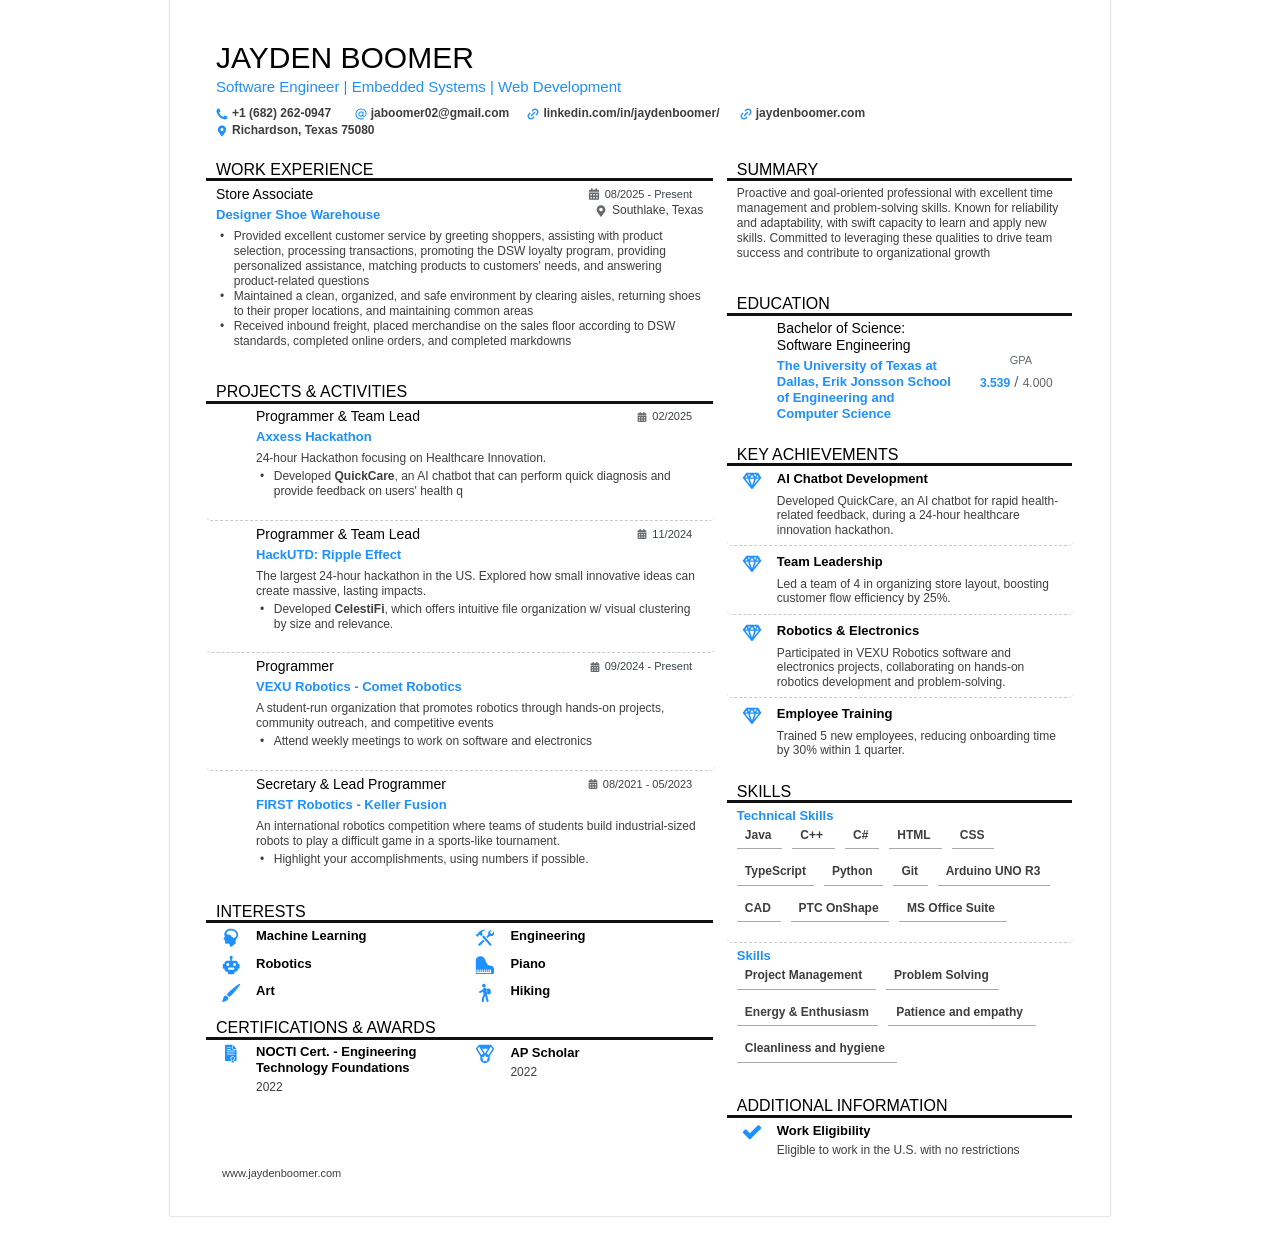
==== resumes/JaydenBoomerResume.html @ e58741d0 "Updated resume and added extra formats" ====
<!DOCTYPE html>

<html lang="en"><head><meta charset="utf-8"/><title>Resume</title><meta content="width=device-width,initial-scale=1" name="viewport"/><style>@font-face{font-family:icons-ui;src:url("https://app.enhancv.com/images/icons-ui-9bee0f6cd22e53f53a0d.woff2") format("woff2");}html,body{margin:0;padding:0;background:#fff}body{width:max-content;min-width:100%}@media print{body{width:auto}body>*{margin:0!important;break-after:page}body>*:last-child{break-after:auto}}</style><meta content="Rendered resume capture; Some font definitions are inaccessible; those fonts may use a fallback. External font and background URLs may require internet." name="resume-capture"/><style id="gpa-nowrap-fix">
/* Keep the GPA numerator, slash, and denominator together. */
.EducationItemDefault-module_educationItemGpaContainer__FgT8S,
.EducationItemDefault-module_educationItemGpa__sFUXd,
.EducationItemDefault-module_educationItemGpa__sFUXd .m-bottom-4 {
  min-width: max-content !important;
  white-space: nowrap !important;
}
.EducationItemDefault-module_educationItemGpa__sFUXd .editable-field-wrapper,
.EducationItemDefault-module_educationItemGpa__sFUXd .EducationItemDefault-module_gpaValue__v02qQ {
  width: max-content !important;
  min-width: max-content !important;
  flex-shrink: 0 !important;
  white-space: nowrap !important;
  overflow-wrap: normal !important;
  word-break: normal !important;
}
</style><style id="typescript-nowrap-fix">
/* Prevent the captured fixed-width skill tag from splitting TypeScript. */
.TechnologyItemDefault-module_tagsContainer__TywFh > .Tag-module_tag__ml7GU:has(.tag-5),
.TechnologyItemDefault-module_tagsContainer__TywFh .Tag-module_tag__ml7GU:has(.tag-5) > .editable-field-wrapper,
.TechnologyItemDefault-module_tagsContainer__TywFh .tag-5 {
  width: max-content !important;
  min-width: max-content !important;
  flex-shrink: 0 !important;
}
.TechnologyItemDefault-module_tagsContainer__TywFh .tag-5 {
  white-space: nowrap !important;
  overflow-wrap: normal !important;
  word-break: normal !important;
}
</style><style>
/* Put the workplace/project title, dates and location on a single line. */
.resume-title-meta-row {
  display: flex !important;
  flex-direction: row !important;
  flex-wrap: nowrap !important;
  align-items: baseline !important;
  justify-content: space-between !important;
  column-gap: 14px !important;
  width: 100% !important;
  min-width: 0 !important;
  margin-top: 2px !important;
}
.resume-title-meta-row > .resume-title-cell {
  min-width: 0 !important;
  width: auto !important;
  flex: 1 1 auto !important;
  margin: 0 !important;
}
.resume-title-meta-row > .resume-meta-cell {
  min-width: max-content !important;
  width: auto !important;
  flex: 0 0 auto !important;
  display: flex !important;
  flex-wrap: nowrap !important;
  align-items: center !important;
  justify-content: flex-end !important;
  gap: 10px !important;
  margin: 0 !important;
  white-space: nowrap !important;
}
.resume-title-meta-row > .resume-meta-cell > * {
  flex-shrink: 0 !important;
  white-space: nowrap !important;
}
/* Keep smaller project metadata unobtrusive beside the heading. */
.resume-title-meta-row .resume-meta-cell,
.resume-title-meta-row .resume-meta-cell span,
.resume-title-meta-row .resume-meta-cell div {
  font-size: 12px !important;
}
</style><style>
/* Work experience: job position and date on first row, employer and location on second. */
.resume-job-title-row {
 display:flex !important; align-items:center !important; justify-content:space-between !important;
 gap:16px !important; width:100% !important; min-width:0 !important;
}
.resume-job-title-row > .work-container { flex:1 1 auto !important; min-width:0 !important; width:auto !important; margin:0 !important; }
.resume-job-title-row > .with-icon { flex:0 0 auto !important; min-width:max-content !important; width:auto !important; margin:0 !important; }
/* Restore intrinsic size of the previously captured date/location elements.
   Their saved pixel widths were causing breaks despite the flex row. */
.resume-title-meta-row { align-items:center !important; margin-bottom:5px !important; }
.resume-title-meta-row > .resume-meta-cell { min-width:max-content !important; align-items:center !important; }
.resume-title-meta-row > .resume-meta-cell > .with-icon,
.resume-job-title-row > .with-icon {
 display:inline-flex !important; align-items:center !important;
 flex-wrap:nowrap !important; white-space:nowrap !important; height:auto !important;
 width:auto !important; min-width:max-content !important;
 overflow-wrap:normal !important; word-break:normal !important; line-height:1.3 !important;
}
.resume-title-meta-row > .resume-meta-cell .with-icon span,
.resume-title-meta-row > .resume-meta-cell .with-icon div,
.resume-job-title-row > .with-icon span,
.resume-job-title-row > .with-icon div {
 width:auto !important; max-width:none !important; min-width:max-content !important;
 white-space:nowrap !important; overflow-wrap:normal !important;
 word-break:normal !important; flex-shrink:0 !important;
 height:auto !important;
}
</style><style>
/* Role on left, date on right; organization on a separate, tight second row. */
.resume-project-role-row {
  display:flex !important; align-items:center !important;
  justify-content:space-between !important; gap:12px !important;
  width:100% !important; margin:0 !important;
}
.resume-project-role-row > .resume-meta-cell {
  display:flex !important; flex:0 0 auto !important;
  align-items:center !important; justify-content:flex-end !important;
  min-width:max-content !important; width:auto !important;
  margin:0 !important; white-space:nowrap !important;
}
.resume-project-role-row .with-icon,
.resume-project-role-row .with-icon * {
  white-space:nowrap !important; overflow-wrap:normal !important;
  word-break:normal !important; width:auto !important;
  max-width:none !important; height:auto !important;
}
.resume-project-role-row + .resume-title-meta-row,
.resume-job-title-row + .resume-title-meta-row {
  margin-top:0 !important; margin-bottom:0 !important;
}
/* Clear separation between employer/activity and details. */
.resume-title-meta-row + .m-top-4 { margin-top:10px !important; }
.resume-title-meta-row + ul { margin-top:10px !important; }
.resume-title-meta-row + div:has(> ul) { margin-top:10px !important; }
/* Avoid extra space between role and employer while preserving readable line boxes. */
.resume-project-role-row > .work-container,
.resume-job-title-row > .work-container { margin-bottom:0 !important; }
</style><style id="achievement-dynamic-spacing-fix">
/* Allow achievement cards to grow with wrapped content instead of using
   fixed dimensions preserved from the original resume capture. */
.AchievementSection,
.AchievementSection .resume-items-container,
.AchievementSection .resume-item-holder,
.AchievementSection .resume-item-holder > div:first-child,
.AchievementSection .item-object,
.AchievementSection .item-object .inner,
.AchievementSection .item-object .p-left-40,
.AchievementSection .item-object .p-left-40 .editable-field-wrapper,
.AchievementSection .item-object .p-left-40 .editable-field {
  height: auto !important;
  min-height: 0 !important;
  max-height: none !important;
}
.AchievementSection .resume-items-container {
  grid-template-rows: repeat(4, auto) !important;
  row-gap: 0 !important;
}
.AchievementSection .resume-item-holder {
  padding-bottom: 2px !important;
  margin-bottom: 2px !important;
  box-sizing: border-box !important;
}
.AchievementSection .item-object .p-left-40 {
  padding-top: 2px !important;
}
.AchievementSection .item-object .p-left-40 .editable-field {
  white-space: normal !important;
  overflow-wrap: break-word !important;
  line-height: 1.2 !important;
}
/* Let the containing column expand if achievements require additional lines. */
.ResumePage-module_columnContainer__Hvesk,
.ResumePage-module_column__lCanX {
  min-height: 0 !important;
  height: auto !important;
}
</style><style>
/* Consolidated static resume styles. Shared classes replace repeated inline computed CSS. */
.r-t000{-webkit-text-fill-color:rgb(62, 62, 62);color:rgb(62, 62, 62);font:400 14px Inter, Helvetica, Arial, sans-serif;text-decoration:rgb(62, 62, 62)}
.r-p001{background:none 0% 0% / auto repeat scroll padding-box border-box rgb(255, 255, 255);border:0px rgb(62, 62, 62);box-shadow:color(srgb 0 0 0 / 0.3) 0px 0px 2px 0px}
.r-v002{fill:rgb(0, 0, 0);stroke-dasharray:none;stroke-dashoffset:0px;stroke-linecap:butt;stroke-linejoin:miter;transform-origin:470px 608px}
.r-l003{box-sizing:border-box;break-after:page;display:block;flex:0 1 auto;height:auto;inset:auto;margin:0px auto 24px;min-height:1216px;padding:36px 36px 0px;position:relative;width:940px}
.r-t004{-webkit-text-fill-color:rgb(62, 62, 62);color:rgb(62, 62, 62);font-family:Inter, Helvetica, Arial, Sans-Serif;font-size:14px;font-variant:normal;line-height:normal}
.r-p005{background-clip:border-box;background-origin:padding-box;border-bottom-left-radius:0px;border-bottom-right-radius:0px;border-top-left-radius:0px;border-top-right-radius:0px}
.r-v006{fill:rgb(0, 0, 0);stroke-dasharray:none;stroke-dashoffset:0px;stroke-linecap:butt;stroke-linejoin:miter;transform-origin:434px 0px}
.r-l007{bottom:auto;box-sizing:border-box;display:block;grid-template-columns:none;grid-template-rows:none;height:0px;left:auto;margin-bottom:0px;margin-left:0px;margin-right:0px;margin-top:0px;padding-bottom:0px;padding-left:0px;padding-right:0px;padding-top:0px;right:auto;top:auto;width:868px}
.r-v008{fill:rgb(0, 0, 0);stroke-dasharray:none;stroke-dashoffset:0px;stroke-linecap:butt;stroke-linejoin:miter;transform-origin:434px 538.3px}
.r-l009{bottom:0px;box-sizing:border-box;display:block;grid-template-columns:none;grid-template-rows:none;height:1076.6px;left:0px;margin-bottom:0px;margin-left:0px;margin-right:0px;margin-top:0px;padding-bottom:0px;padding-left:0px;padding-right:0px;padding-top:0px;position:relative;right:0px;top:0px;width:868px}
.r-v00a{fill:rgb(0, 0, 0);stroke-dasharray:none;stroke-dashoffset:0px;stroke-linecap:butt;stroke-linejoin:miter;transform-origin:434px 59.8px}
.r-l00b{bottom:auto;box-sizing:border-box;display:block;grid-template-columns:none;grid-template-rows:none;height:119.6px;left:auto;margin-bottom:0px;margin-left:0px;margin-right:0px;margin-top:0px;padding-bottom:0px;padding-left:0px;padding-right:0px;padding-top:0px;right:auto;top:auto;width:868px}
.r-p00c{background-clip:border-box;background-origin:padding-box;border-bottom-left-radius:5px;border-bottom-right-radius:5px;border-top-left-radius:5px;border-top-right-radius:5px}
.r-l00d{bottom:auto;box-sizing:border-box;display:flex;grid-template-columns:none;grid-template-rows:none;height:119.6px;justify-content:space-between;left:auto;margin-bottom:4px;margin-left:0px;margin-right:0px;margin-top:0px;padding-bottom:4px;padding-left:10px;padding-right:10px;padding-top:4px;right:auto;top:auto;width:868px}
.r-v00e{fill:rgb(0, 0, 0);stroke-dasharray:none;stroke-dashoffset:0px;stroke-linecap:butt;stroke-linejoin:miter;transform-origin:368.2px 55px}
.r-l00f{bottom:auto;box-sizing:border-box;display:block;grid-template-columns:none;grid-template-rows:none;height:110px;left:auto;margin-bottom:0px;margin-left:0px;margin-right:0px;margin-top:0px;padding-bottom:0px;padding-left:0px;padding-right:12px;padding-top:0px;right:auto;top:auto;width:736.4px}
.r-v010{fill:rgb(0, 0, 0);stroke-dasharray:none;stroke-dashoffset:0px;stroke-linecap:butt;stroke-linejoin:miter;transform-origin:362.2px 19px}
.r-l011{bottom:0px;box-sizing:border-box;clear:both;display:block;flex-grow:1;grid-template-columns:none;grid-template-rows:none;height:38px;left:0px;margin-bottom:0px;margin-left:0px;margin-right:0px;margin-top:0px;padding-bottom:0px;padding-left:0px;padding-right:0px;padding-top:0px;position:relative;right:0px;top:0px;width:724.4px}
.r-t012{-webkit-text-fill-color:rgb(0, 0, 0);color:rgb(0, 0, 0);font-family:Rubik, Arial, Helvetica, "Noto Sans Devanagari", "Noto Sans CJK SC Thin", "Noto Sans SC", "Noto Sans Hebrew", "Noto Sans Bengali", sans-serif;font-size:30px;font-variant:no-common-ligatures;font-weight:500;line-height:36px;overflow-wrap:break-word;text-transform:uppercase;word-break:break-word}
.r-l013{bottom:0px;box-sizing:border-box;display:block;grid-template-columns:none;grid-template-rows:none;height:38px;left:0px;margin-bottom:0px;margin-left:0px;margin-right:0px;margin-top:0px;min-height:10px;padding-bottom:2px;padding-left:0px;padding-right:0px;padding-top:0px;position:relative;right:0px;top:0px;width:724.4px;z-index:1}
.r-v014{fill:rgb(0, 0, 0);stroke-dasharray:none;stroke-dashoffset:0px;stroke-linecap:butt;stroke-linejoin:miter;transform-origin:362.2px 10px}
.r-l015{bottom:auto;box-sizing:border-box;display:block;grid-template-columns:none;grid-template-rows:none;height:20px;left:auto;margin-bottom:0px;margin-left:0px;margin-right:0px;margin-top:0px;padding-bottom:0px;padding-left:0px;padding-right:0px;padding-top:0px;right:auto;top:auto;width:724.4px}
.r-l016{bottom:0px;box-sizing:border-box;clear:both;display:block;flex-grow:1;grid-template-columns:none;grid-template-rows:none;height:20px;left:0px;margin-bottom:0px;margin-left:0px;margin-right:0px;margin-top:0px;padding-bottom:0px;padding-left:0px;padding-right:0px;padding-top:0px;position:relative;right:0px;top:0px;width:724.4px}
.r-t017{-webkit-text-fill-color:rgb(30, 144, 255);color:rgb(30, 144, 255);font-family:Rubik, Arial, Helvetica, "Noto Sans Devanagari", "Noto Sans CJK SC Thin", "Noto Sans SC", "Noto Sans Hebrew", "Noto Sans Bengali", sans-serif;font-size:15px;font-variant:no-common-ligatures;font-weight:500;line-height:18px;overflow-wrap:break-word;word-break:break-word}
.r-l018{bottom:0px;box-sizing:border-box;display:block;grid-template-columns:none;grid-template-rows:none;height:20px;left:0px;margin-bottom:0px;margin-left:0px;margin-right:0px;margin-top:0px;min-height:10px;padding-bottom:2px;padding-left:0px;padding-right:0px;padding-top:0px;position:relative;right:0px;top:0px;width:724.4px;z-index:1}
.r-v019{fill:rgb(0, 0, 0);stroke-dasharray:none;stroke-dashoffset:0px;stroke-linecap:butt;stroke-linejoin:miter;transform-origin:362.2px 17px}
.r-l01a{bottom:auto;box-sizing:border-box;display:flex;flex-wrap:wrap;grid-template-columns:none;grid-template-rows:none;height:34px;left:auto;margin-bottom:0px;margin-left:0px;margin-right:0px;margin-top:8px;padding-bottom:0px;padding-left:0px;padding-right:0px;padding-top:0px;right:auto;top:auto;width:724.4px}
.r-v01b{fill:rgb(0, 0, 0);stroke-dasharray:none;stroke-dashoffset:0px;stroke-linecap:butt;stroke-linejoin:miter;transform-origin:69.3625px 8.5px}
.r-l01c{align-items:center;bottom:auto;box-sizing:border-box;display:flex;grid-template-columns:none;grid-template-rows:none;height:17px;left:auto;margin-bottom:0px;margin-left:0px;margin-right:0px;margin-top:0px;padding-bottom:2px;padding-left:0px;padding-right:0px;padding-top:0px;right:auto;top:auto;width:138.725px}
.r-t01d{-webkit-text-fill-color:rgb(30, 144, 255);color:rgb(30, 144, 255);font-family:Inter, Helvetica, Arial, Sans-Serif;font-size:12px;font-variant:normal;line-height:normal}
.r-v01e{fill:rgb(30, 144, 255);stroke-dasharray:none;stroke-dashoffset:0px;stroke-linecap:butt;stroke-linejoin:miter;transform-origin:6px 6px}
.r-l01f{bottom:auto;box-sizing:border-box;display:block;flex-shrink:0;grid-template-columns:none;grid-template-rows:none;height:12px;left:auto;margin-bottom:0px;margin-left:0px;margin-right:4px;margin-top:0px;overflow-x:hidden;overflow-y:hidden;padding-bottom:0px;padding-left:0px;padding-right:0px;padding-top:0px;right:auto;top:auto;width:12px}
.r-v020{fill:rgb(30, 144, 255);stroke-dasharray:none;stroke-dashoffset:0px;stroke-linecap:butt;stroke-linejoin:miter;transform-origin:0px 0px}
.r-l021{bottom:auto;box-sizing:border-box;grid-template-columns:none;grid-template-rows:none;height:auto;left:auto;margin-bottom:0px;margin-left:0px;margin-right:0px;margin-top:0px;padding-bottom:0px;padding-left:0px;padding-right:0px;padding-top:0px;right:auto;top:auto;width:auto}
.r-v022{fill:rgb(0, 0, 0);stroke-dasharray:none;stroke-dashoffset:0px;stroke-linecap:butt;stroke-linejoin:miter;transform-origin:61.3625px 7.5px}
.r-l023{bottom:0px;box-sizing:border-box;clear:both;display:flex;flex-grow:1;grid-template-columns:none;grid-template-rows:none;height:15px;left:0px;margin-bottom:0px;margin-left:0px;margin-right:0px;margin-top:0px;padding-bottom:0px;padding-left:0px;padding-right:0px;padding-top:0px;position:relative;right:0px;top:0px;width:122.725px}
.r-t024{-webkit-text-fill-color:rgb(62, 62, 62);color:rgb(62, 62, 62);font-family:Inter, Arial, Helvetica, "Noto Sans Devanagari", "Noto Sans CJK SC Thin", "Noto Sans SC", "Noto Sans Hebrew", "Noto Sans Bengali", sans-serif;font-size:12px;font-variant:no-common-ligatures;font-weight:700;line-height:15px;overflow-wrap:break-word;word-break:break-word}
.r-l025{bottom:0px;box-sizing:border-box;display:flex;grid-template-columns:none;grid-template-rows:none;height:15px;left:0px;margin-bottom:0px;margin-left:0px;margin-right:0px;margin-top:0px;min-height:10px;padding-bottom:0px;padding-left:0px;padding-right:12px;padding-top:0px;position:relative;right:0px;top:0px;width:122.725px;z-index:1}
.r-v026{fill:rgb(0, 0, 0);stroke-dasharray:none;stroke-dashoffset:0px;stroke-linecap:butt;stroke-linejoin:miter;transform-origin:86.3625px 8.5px}
.r-l027{align-items:center;bottom:auto;box-sizing:border-box;display:flex;grid-template-columns:none;grid-template-rows:none;height:17px;left:auto;margin-bottom:0px;margin-left:0px;margin-right:0px;margin-top:0px;padding-bottom:2px;padding-left:0px;padding-right:0px;padding-top:0px;right:auto;top:auto;width:172.725px}
.r-v028{fill:rgb(0, 0, 0);stroke-dasharray:none;stroke-dashoffset:0px;stroke-linecap:butt;stroke-linejoin:miter;transform-origin:78.3625px 7.5px}
.r-l029{bottom:0px;box-sizing:border-box;clear:both;display:flex;flex-grow:1;grid-template-columns:none;grid-template-rows:none;height:15px;left:0px;margin-bottom:0px;margin-left:0px;margin-right:0px;margin-top:0px;padding-bottom:0px;padding-left:0px;padding-right:0px;padding-top:0px;position:relative;right:0px;top:0px;width:156.725px}
.r-l02a{bottom:0px;box-sizing:border-box;display:flex;grid-template-columns:none;grid-template-rows:none;height:15px;left:0px;margin-bottom:0px;margin-left:0px;margin-right:0px;margin-top:0px;min-height:10px;padding-bottom:0px;padding-left:0px;padding-right:12px;padding-top:0px;position:relative;right:0px;top:0px;width:156.725px;z-index:1}
.r-v02b{fill:rgb(0, 0, 0);stroke-dasharray:none;stroke-dashoffset:0px;stroke-linecap:butt;stroke-linejoin:miter;transform-origin:106.144px 8.5px}
.r-l02c{align-items:center;bottom:auto;box-sizing:border-box;display:flex;grid-template-columns:none;grid-template-rows:none;height:17px;left:auto;margin-bottom:0px;margin-left:0px;margin-right:0px;margin-top:0px;padding-bottom:2px;padding-left:0px;padding-right:0px;padding-top:0px;right:auto;top:auto;width:212.288px}
.r-v02d{fill:rgb(0, 0, 0);stroke-dasharray:none;stroke-dashoffset:0px;stroke-linecap:butt;stroke-linejoin:miter;transform-origin:98.1438px 7.5px}
.r-l02e{bottom:0px;box-sizing:border-box;clear:both;display:block;flex-grow:1;grid-template-columns:none;grid-template-rows:none;height:15px;left:0px;margin-bottom:0px;margin-left:0px;margin-right:0px;margin-top:0px;padding-bottom:0px;padding-left:0px;padding-right:0px;padding-top:0px;position:relative;right:0px;top:0px;width:196.288px}
.r-v02f{fill:rgb(0, 0, 0);stroke-dasharray:none;stroke-dashoffset:0px;stroke-linecap:butt;stroke-linejoin:miter;transform-origin:0px 0px}
.r-l030{bottom:auto;box-sizing:border-box;cursor:pointer;grid-template-columns:none;grid-template-rows:none;height:auto;left:auto;margin-bottom:0px;margin-left:0px;margin-right:0px;margin-top:0px;padding-bottom:0px;padding-left:0px;padding-right:0px;padding-top:0px;right:auto;top:auto;width:auto}
.r-l031{bottom:0px;box-sizing:border-box;cursor:pointer;display:flex;grid-template-columns:none;grid-template-rows:none;height:15px;left:0px;margin-bottom:0px;margin-left:0px;margin-right:0px;margin-top:0px;min-height:10px;padding-bottom:0px;padding-left:0px;padding-right:12px;padding-top:0px;position:relative;right:0px;top:0px;width:196.288px;z-index:1}
.r-v032{fill:rgb(0, 0, 0);stroke-dasharray:none;stroke-dashoffset:0px;stroke-linecap:butt;stroke-linejoin:miter;transform-origin:70.5563px 8.5px}
.r-l033{align-items:center;bottom:auto;box-sizing:border-box;display:flex;grid-template-columns:none;grid-template-rows:none;height:17px;left:auto;margin-bottom:0px;margin-left:0px;margin-right:0px;margin-top:0px;padding-bottom:2px;padding-left:0px;padding-right:0px;padding-top:0px;right:auto;top:auto;width:141.113px}
.r-v034{fill:rgb(0, 0, 0);stroke-dasharray:none;stroke-dashoffset:0px;stroke-linecap:butt;stroke-linejoin:miter;transform-origin:62.5563px 7.5px}
.r-l035{bottom:0px;box-sizing:border-box;clear:both;display:block;flex-grow:1;grid-template-columns:none;grid-template-rows:none;height:15px;left:0px;margin-bottom:0px;margin-left:0px;margin-right:0px;margin-top:0px;padding-bottom:0px;padding-left:0px;padding-right:0px;padding-top:0px;position:relative;right:0px;top:0px;width:125.113px}
.r-l036{bottom:0px;box-sizing:border-box;cursor:pointer;display:flex;grid-template-columns:none;grid-template-rows:none;height:15px;left:0px;margin-bottom:0px;margin-left:0px;margin-right:0px;margin-top:0px;min-height:10px;padding-bottom:0px;padding-left:0px;padding-right:12px;padding-top:0px;position:relative;right:0px;top:0px;width:125.113px;z-index:1}
.r-v037{fill:rgb(0, 0, 0);stroke-dasharray:none;stroke-dashoffset:0px;stroke-linecap:butt;stroke-linejoin:miter;transform-origin:88.3px 8.5px}
.r-l038{align-items:center;bottom:auto;box-sizing:border-box;display:flex;grid-template-columns:none;grid-template-rows:none;height:17px;left:auto;margin-bottom:0px;margin-left:0px;margin-right:0px;margin-top:0px;padding-bottom:2px;padding-left:0px;padding-right:0px;padding-top:0px;right:auto;top:auto;width:176.6px}
.r-v039{fill:rgb(0, 0, 0);stroke-dasharray:none;stroke-dashoffset:0px;stroke-linecap:butt;stroke-linejoin:miter;transform-origin:80.3px 7.5px}
.r-l03a{bottom:0px;box-sizing:border-box;clear:both;display:flex;flex-grow:1;grid-template-columns:none;grid-template-rows:none;height:15px;left:0px;margin-bottom:0px;margin-left:0px;margin-right:0px;margin-top:0px;padding-bottom:0px;padding-left:0px;padding-right:0px;padding-top:0px;position:relative;right:0px;top:0px;width:160.6px}
.r-l03b{bottom:0px;box-sizing:border-box;display:flex;grid-template-columns:none;grid-template-rows:none;height:15px;left:0px;margin-bottom:0px;margin-left:0px;margin-right:0px;margin-top:0px;min-height:10px;padding-bottom:0px;padding-left:0px;padding-right:12px;padding-top:0px;position:relative;right:0px;top:0px;width:160.6px;z-index:1}
.r-v03c{fill:rgb(0, 0, 0);stroke-dasharray:none;stroke-dashoffset:0px;stroke-linecap:butt;stroke-linejoin:miter;transform-origin:55px 55px}
.r-l03d{bottom:0px;box-sizing:border-box;display:flex;grid-template-columns:none;grid-template-rows:none;height:110px;justify-content:flex-end;left:0px;margin-bottom:0px;margin-left:0px;margin-right:0px;margin-top:0px;padding-bottom:0px;padding-left:0px;padding-right:0px;padding-top:0px;position:relative;right:0px;top:0px;width:110px}
.r-p03e{background-clip:border-box;background-image:url("https://enhancv.s3.amazonaws.com/avatars/985676bbd34a0457ae82ccf9652269414481ab12950b3a2e888b2d7ce9cbb745.jpg");background-origin:padding-box;background-position:50% 50%;background-repeat:no-repeat;background-size:cover;border-bottom-left-radius:50%;border-bottom-right-radius:50%;border-top-left-radius:50%;border-top-right-radius:50%}
.r-l03f{bottom:0px;box-sizing:border-box;cursor:pointer;display:block;grid-template-columns:none;grid-template-rows:none;height:110px;left:0px;margin-bottom:0px;margin-left:0px;margin-right:0px;margin-top:0px;padding-bottom:0px;padding-left:0px;padding-right:0px;padding-top:0px;position:relative;right:0px;top:0px;vertical-align:top;width:110px}
.r-v040{fill:rgb(0, 0, 0);stroke-dasharray:none;stroke-dashoffset:0px;stroke-linecap:butt;stroke-linejoin:miter;transform-origin:434px 476.5px}
.r-l041{bottom:auto;box-sizing:border-box;column-gap:12px;display:grid;grid-template-columns:508.8px 347.2px;grid-template-rows:953px;height:953px;left:auto;margin-bottom:0px;margin-left:0px;margin-right:0px;margin-top:0px;padding-bottom:0px;padding-left:0px;padding-right:0px;padding-top:0px;right:auto;top:auto;width:868px}
.r-v042{fill:rgb(0, 0, 0);stroke-dasharray:none;stroke-dashoffset:0px;stroke-linecap:butt;stroke-linejoin:miter;transform-origin:254.4px 476.5px}
.r-l043{bottom:auto;box-sizing:border-box;display:block;grid-template-columns:none;grid-template-rows:none;height:953px;left:auto;margin-bottom:0px;margin-left:0px;margin-right:0px;margin-top:0px;padding-bottom:0px;padding-left:0px;padding-right:0px;padding-top:0px;right:auto;top:auto;width:508.8px}
.r-v044{fill:rgb(0, 0, 0);stroke-dasharray:none;stroke-dashoffset:0px;stroke-linecap:butt;stroke-linejoin:miter;transform-origin:254.4px 107.3px}
.r-l045{bottom:auto;box-sizing:border-box;display:block;grid-template-columns:none;grid-template-rows:none;height:214.6px;left:auto;margin-bottom:8px;margin-left:0px;margin-right:0px;margin-top:0px;padding-bottom:0px;padding-left:0px;padding-right:0px;padding-top:0px;right:auto;top:auto;width:508.8px}
.r-v046{fill:rgb(0, 0, 0);stroke-dasharray:none;stroke-dashoffset:0px;stroke-linecap:butt;stroke-linejoin:miter;transform-origin:254.4px 13.5px}
.r-l047{bottom:auto;box-sizing:border-box;display:block;grid-template-columns:none;grid-template-rows:none;height:27px;left:auto;margin-bottom:0px;margin-left:0px;margin-right:0px;margin-top:0px;padding-bottom:0px;padding-left:0px;padding-right:0px;padding-top:0px;right:auto;top:auto;width:508.8px}
.r-v048{fill:rgb(0, 0, 0);stroke-dasharray:none;stroke-dashoffset:0px;stroke-linecap:butt;stroke-linejoin:miter;transform-origin:253.6px 12.7px}
.r-l049{bottom:auto;box-sizing:border-box;display:block;grid-template-columns:none;grid-template-rows:none;height:25.4px;left:auto;margin-bottom:0px;margin-left:0px;margin-right:0px;margin-top:0px;padding-bottom:0px;padding-left:0px;padding-right:0px;padding-top:0px;right:auto;top:auto;width:507.2px}
.r-l04a{bottom:auto;box-sizing:border-box;display:block;grid-template-columns:none;grid-template-rows:none;height:25.4px;left:auto;margin-bottom:0px;margin-left:0px;margin-right:0px;margin-top:0px;padding-bottom:0px;padding-left:10px;padding-right:10px;padding-top:4px;right:auto;top:auto;width:507.2px}
.r-v04b{fill:rgb(0, 0, 0);stroke-dasharray:none;stroke-dashoffset:0px;stroke-linecap:butt;stroke-linejoin:miter;transform-origin:243.6px 10.7px}
.r-l04c{bottom:0px;box-sizing:border-box;clear:both;display:block;flex-grow:1;grid-template-columns:none;grid-template-rows:none;height:21.4px;left:0px;margin-bottom:0px;margin-left:0px;margin-right:0px;margin-top:0px;padding-bottom:0px;padding-left:0px;padding-right:0px;padding-top:0px;position:relative;right:0px;top:0px;width:487.2px}
.r-t04d{-webkit-text-fill-color:rgb(0, 0, 0);color:rgb(0, 0, 0);font-family:Rubik, Arial, Helvetica, "Noto Sans Devanagari", "Noto Sans CJK SC Thin", "Noto Sans SC", "Noto Sans Hebrew", "Noto Sans Bengali", sans-serif;font-size:16px;font-variant:no-common-ligatures;font-weight:500;line-height:19px;overflow-wrap:break-word;text-transform:uppercase;word-break:break-word}
.r-l04e{bottom:0px;box-sizing:border-box;display:block;grid-template-columns:none;grid-template-rows:none;height:21.4px;left:0px;margin-bottom:0px;margin-left:0px;margin-right:0px;margin-top:0px;min-height:10px;padding-bottom:0px;padding-left:0px;padding-right:0px;padding-top:0px;position:relative;right:0px;top:0px;width:487.2px;z-index:1}
.r-v04f{fill:rgb(0, 0, 0);stroke-dasharray:none;stroke-dashoffset:0px;stroke-linecap:butt;stroke-linejoin:miter;transform-origin:254.4px 93.8px}
.r-l050{bottom:1px;box-sizing:border-box;display:grid;grid-template-columns:508.8px;grid-template-rows:187.6px;height:187.6px;left:0px;margin-bottom:0px;margin-left:0px;margin-right:0px;margin-top:0px;padding-bottom:0px;padding-left:0px;padding-right:0px;padding-top:0px;position:relative;right:0px;top:-1px;width:508.8px}
.r-l051{bottom:1px;box-sizing:border-box;display:flex;flex-direction:column;grid-template-columns:none;grid-template-rows:none;height:187.6px;justify-content:space-between;left:0px;margin-bottom:0px;margin-left:0px;margin-right:0px;margin-top:0px;padding-bottom:0px;padding-left:0px;padding-right:0px;padding-top:0px;position:relative;right:0px;top:-1px;width:508.8px}
.r-v052{fill:rgb(0, 0, 0);stroke-dasharray:none;stroke-dashoffset:0px;stroke-linecap:butt;stroke-linejoin:miter;transform-origin:253.6px 93px}
.r-l053{bottom:auto;box-sizing:border-box;display:block;grid-template-columns:none;grid-template-rows:none;height:186px;left:auto;margin-bottom:0px;margin-left:0px;margin-right:0px;margin-top:0px;padding-bottom:0px;padding-left:0px;padding-right:0px;padding-top:0px;right:auto;top:auto;width:507.2px}
.r-l054{bottom:auto;box-sizing:border-box;cursor:text;display:block;grid-template-columns:none;grid-template-rows:none;height:186px;left:auto;margin-bottom:0px;margin-left:0px;margin-right:0px;margin-top:0px;padding-bottom:4px;padding-left:10px;padding-right:10px;padding-top:4px;right:auto;top:auto;width:507.2px}
.r-v055{fill:rgb(0, 0, 0);stroke-dasharray:none;stroke-dashoffset:0px;stroke-linecap:butt;stroke-linejoin:miter;transform-origin:243.6px 89px}
.r-l056{bottom:-1px;box-sizing:border-box;cursor:text;display:block;grid-template-columns:none;grid-template-rows:none;height:178px;left:0px;margin-bottom:0px;margin-left:0px;margin-right:0px;margin-top:0px;padding-bottom:0px;padding-left:0px;padding-right:0px;padding-top:0px;position:relative;right:0px;top:1px;width:487.2px}
.r-l057{bottom:auto;box-sizing:border-box;cursor:text;display:block;grid-template-columns:none;grid-template-rows:none;height:178px;left:auto;margin-bottom:0px;margin-left:0px;margin-right:0px;margin-top:0px;padding-bottom:0px;padding-left:0px;padding-right:0px;padding-top:0px;right:auto;top:auto;width:487.2px}
.r-v058{fill:rgb(0, 0, 0);stroke-dasharray:none;stroke-dashoffset:0px;stroke-linecap:butt;stroke-linejoin:miter;transform-origin:243.6px 8.5px}
.r-l059{bottom:auto;box-sizing:border-box;cursor:text;display:block;grid-template-columns:none;grid-template-rows:none;height:17px;left:auto;margin-bottom:0px;margin-left:0px;margin-right:0px;margin-top:0px;padding-bottom:0px;padding-left:0px;padding-right:0px;padding-top:0px;right:auto;top:auto;width:487.2px}
.r-l05a{bottom:0px;box-sizing:border-box;clear:both;cursor:text;display:block;flex-grow:1;grid-template-columns:none;grid-template-rows:none;height:17px;left:0px;margin-bottom:0px;margin-left:0px;margin-right:0px;margin-top:0px;padding-bottom:0px;padding-left:0px;padding-right:0px;padding-top:0px;position:relative;right:0px;top:0px;width:487.2px}
.r-t05b{-webkit-text-fill-color:rgb(0, 0, 0);color:rgb(0, 0, 0);font-family:Rubik, Arial, Helvetica, "Noto Sans Devanagari", "Noto Sans CJK SC Thin", "Noto Sans SC", "Noto Sans Hebrew", "Noto Sans Bengali", sans-serif;font-size:14px;font-variant:no-common-ligatures;font-weight:500;line-height:17px;overflow-wrap:break-word;word-break:break-word}
.r-l05c{bottom:0px;box-sizing:border-box;cursor:text;display:block;grid-template-columns:none;grid-template-rows:none;height:17px;left:0px;margin-bottom:0px;margin-left:0px;margin-right:0px;margin-top:0px;min-height:10px;padding-bottom:0px;padding-left:0px;padding-right:0px;padding-top:0px;position:relative;right:0px;top:0px;width:487.2px;z-index:1}
.r-t05d{-webkit-text-fill-color:rgb(62, 62, 62);color:rgb(62, 62, 62);font-family:Inter, Helvetica, Arial, Sans-Serif;font-size:12px;font-variant:normal;line-height:normal}
.r-v05e{fill:rgb(0, 0, 0);stroke-dasharray:none;stroke-dashoffset:0px;stroke-linecap:butt;stroke-linejoin:miter;transform-origin:64.7812px 7px}
.r-l05f{align-items:center;bottom:auto;box-sizing:border-box;cursor:text;display:flex;flex-wrap:wrap;grid-template-columns:none;grid-template-rows:none;height:14px;left:auto;margin-bottom:0px;margin-left:0px;margin-right:0px;margin-top:0px;padding-bottom:0px;padding-left:0px;padding-right:0px;padding-top:0px;right:auto;top:auto;width:129.562px}
.r-v060{fill:rgb(0, 0, 0);stroke-dasharray:none;stroke-dashoffset:0px;stroke-linecap:butt;stroke-linejoin:miter;transform-origin:7px 7px}
.r-l061{bottom:auto;box-sizing:border-box;cursor:text;display:block;flex-shrink:0;grid-template-columns:none;grid-template-rows:none;height:14px;left:auto;margin-bottom:0px;margin-left:0px;margin-right:4px;margin-top:0px;overflow-x:clip;overflow-y:clip;padding-bottom:0px;padding-left:0px;padding-right:0px;padding-top:0px;right:auto;top:auto;vertical-align:middle;width:14px}
.r-t062{-webkit-text-fill-color:rgb(56, 67, 71);color:rgb(56, 67, 71);font-family:Inter, Arial, Helvetica, "Noto Sans Devanagari", "Noto Sans CJK SC Thin", "Noto Sans SC", "Noto Sans Hebrew", "Noto Sans Bengali", sans-serif;font-size:11px;font-variant:normal;line-height:13px}
.r-v063{fill:rgb(0, 0, 0);stroke-dasharray:none;stroke-dashoffset:0px;stroke-linecap:butt;stroke-linejoin:miter;transform-origin:55.7812px 6.5px}
.r-l064{bottom:0px;box-sizing:border-box;cursor:text;display:block;grid-template-columns:none;grid-template-rows:none;height:13px;left:0px;margin-bottom:0px;margin-left:0px;margin-right:0px;margin-top:0px;padding-bottom:0px;padding-left:0px;padding-right:8px;padding-top:0px;position:relative;right:0px;top:0px;width:111.562px;z-index:1}
.r-v065{fill:rgb(0, 0, 0);stroke-dasharray:none;stroke-dashoffset:0px;stroke-linecap:butt;stroke-linejoin:miter;transform-origin:4px 6.5px}
.r-l066{bottom:auto;box-sizing:border-box;cursor:text;display:inline-block;grid-template-columns:none;grid-template-rows:none;height:13px;left:auto;margin-bottom:0px;margin-left:0px;margin-right:0px;margin-top:0px;padding-bottom:0px;padding-left:0px;padding-right:0px;padding-top:0px;right:auto;top:auto;width:8px}
.r-v067{fill:rgb(0, 0, 0);stroke-dasharray:none;stroke-dashoffset:0px;stroke-linecap:butt;stroke-linejoin:miter;transform-origin:243.6px 8px}
.r-l068{bottom:0px;box-sizing:border-box;clear:both;cursor:text;display:block;flex-grow:1;grid-template-columns:none;grid-template-rows:none;height:16px;left:0px;margin-bottom:0px;margin-left:0px;margin-right:0px;margin-top:0px;padding-bottom:0px;padding-left:0px;padding-right:0px;padding-top:0px;position:relative;right:0px;top:0px;width:487.2px}
.r-t069{-webkit-text-fill-color:rgb(30, 144, 255);color:rgb(30, 144, 255);font-family:Inter, Arial, Helvetica, "Noto Sans Devanagari", "Noto Sans CJK SC Thin", "Noto Sans SC", "Noto Sans Hebrew", "Noto Sans Bengali", sans-serif;font-size:13px;font-variant:no-common-ligatures;font-weight:700;line-height:16px;overflow-wrap:break-word;word-break:break-word}
.r-l06a{bottom:0px;box-sizing:border-box;cursor:text;display:block;grid-template-columns:none;grid-template-rows:none;height:16px;left:0px;margin-bottom:0px;margin-left:0px;margin-right:0px;margin-top:4px;min-height:10px;padding-bottom:0px;padding-left:0px;padding-right:0px;padding-top:0px;position:relative;right:0px;top:0px;width:487.2px;z-index:1}
.r-v06b{fill:rgb(0, 0, 0);stroke-dasharray:none;stroke-dashoffset:0px;stroke-linecap:butt;stroke-linejoin:miter;transform-origin:243.6px 7px}
.r-l06c{bottom:auto;box-sizing:border-box;cursor:text;display:flex;flex-wrap:wrap;grid-template-columns:none;grid-template-rows:none;height:14px;left:auto;margin-bottom:0px;margin-left:0px;margin-right:0px;margin-top:4px;padding-bottom:0px;padding-left:0px;padding-right:0px;padding-top:0px;right:auto;top:auto;width:487.2px}
.r-v06d{fill:rgb(0, 0, 0);stroke-dasharray:none;stroke-dashoffset:0px;stroke-linecap:butt;stroke-linejoin:miter;transform-origin:52.9813px 7px}
.r-l06e{align-items:center;bottom:auto;box-sizing:border-box;cursor:text;display:flex;grid-template-columns:none;grid-template-rows:none;height:14px;left:auto;margin-bottom:0px;margin-left:0px;margin-right:0px;margin-top:0px;padding-bottom:0px;padding-left:0px;padding-right:0px;padding-top:0px;right:auto;top:auto;width:105.963px}
.r-v06f{fill:rgb(0, 0, 0);stroke-dasharray:none;stroke-dashoffset:0px;stroke-linecap:butt;stroke-linejoin:miter;transform-origin:43.9813px 6.5px}
.r-l070{bottom:0px;box-sizing:border-box;clear:both;cursor:text;display:flex;flex-grow:1;grid-template-columns:none;grid-template-rows:none;height:13px;left:0px;margin-bottom:0px;margin-left:0px;margin-right:0px;margin-top:0px;padding-bottom:0px;padding-left:0px;padding-right:0px;padding-top:0px;position:relative;right:0px;top:0px;width:87.9625px}
.r-t071{-webkit-text-fill-color:rgb(62, 62, 62);color:rgb(62, 62, 62);font-family:Inter, Arial, Helvetica, "Noto Sans Devanagari", "Noto Sans CJK SC Thin", "Noto Sans SC", "Noto Sans Hebrew", "Noto Sans Bengali", sans-serif;font-size:11px;font-variant:no-common-ligatures;line-height:13px;overflow-wrap:break-word;word-break:break-word}
.r-l072{bottom:0px;box-sizing:border-box;cursor:text;display:block;grid-template-columns:none;grid-template-rows:none;height:13px;left:0px;margin-bottom:0px;margin-left:0px;margin-right:0px;margin-top:0px;min-height:10px;padding-bottom:0px;padding-left:0px;padding-right:0px;padding-top:0px;position:relative;right:0px;top:0px;width:87.9625px;z-index:1}
.r-v073{fill:rgb(0, 0, 0);stroke-dasharray:none;stroke-dashoffset:0px;stroke-linecap:butt;stroke-linejoin:miter;transform-origin:243.6px 60px}
.r-l074{bottom:auto;box-sizing:border-box;cursor:text;display:block;grid-template-columns:none;grid-template-rows:none;height:120px;left:auto;margin-bottom:0px;margin-left:0px;margin-right:0px;margin-top:3px;padding-bottom:0px;padding-left:0px;padding-right:0px;padding-top:0px;right:auto;top:auto;width:487.2px}
.r-t075{-webkit-text-fill-color:rgb(62, 62, 62);color:rgb(62, 62, 62);font-family:Inter, Arial, Helvetica, "Noto Sans Devanagari", "Noto Sans CJK SC Thin", "Noto Sans SC", "Noto Sans Hebrew", "Noto Sans Bengali", sans-serif;font-size:12px;font-variant:normal;line-height:15px}
.r-v076{fill:rgb(0, 0, 0);stroke-dasharray:none;stroke-dashoffset:0px;stroke-linecap:butt;stroke-linejoin:miter;transform-origin:243.6px 30px}
.r-l077{align-items:center;bottom:auto;box-sizing:border-box;cursor:text;display:flex;grid-template-columns:none;grid-template-rows:none;height:60px;left:auto;margin-bottom:0px;margin-left:0px;margin-right:0px;margin-top:0px;padding-bottom:0px;padding-left:0px;padding-right:0px;padding-top:0px;right:auto;top:auto;width:487.2px}
.r-v078{fill:rgb(0, 0, 0);stroke-dasharray:none;stroke-dashoffset:0px;stroke-linecap:butt;stroke-linejoin:miter;transform-origin:8.875px 7.5px}
.r-l079{align-self:baseline;bottom:0px;box-sizing:border-box;cursor:text;display:block;grid-template-columns:none;grid-template-rows:none;height:15px;left:0px;margin-bottom:0px;margin-left:0px;margin-right:0px;margin-top:0px;padding-bottom:0px;padding-left:4px;padding-right:7px;padding-top:0px;position:relative;right:0px;top:0px;width:17.75px;z-index:1}
.r-v07a{fill:rgb(0, 0, 0);stroke-dasharray:none;stroke-dashoffset:0px;stroke-linecap:butt;stroke-linejoin:miter;transform-origin:234.725px 30px}
.r-l07b{bottom:0px;box-sizing:border-box;clear:both;cursor:text;display:block;flex-grow:1;grid-template-columns:none;grid-template-rows:none;height:60px;left:0px;margin-bottom:0px;margin-left:0px;margin-right:0px;margin-top:0px;padding-bottom:0px;padding-left:0px;padding-right:0px;padding-top:0px;position:relative;right:0px;top:0px;width:469.45px}
.r-t07c{-webkit-text-fill-color:rgb(62, 62, 62);color:rgb(62, 62, 62);font-family:Inter, Arial, Helvetica, "Noto Sans Devanagari", "Noto Sans CJK SC Thin", "Noto Sans SC", "Noto Sans Hebrew", "Noto Sans Bengali", sans-serif;font-size:12px;font-variant:no-common-ligatures;line-height:15px;overflow-wrap:break-word;text-align:left;word-break:break-word}
.r-l07d{bottom:0px;box-sizing:border-box;cursor:text;display:block;grid-template-columns:none;grid-template-rows:none;height:60px;left:0px;margin-bottom:0px;margin-left:0px;margin-right:0px;margin-top:0px;min-height:10px;padding-bottom:0px;padding-left:0px;padding-right:0px;padding-top:0px;position:relative;right:0px;top:0px;width:469.45px;z-index:1}
.r-v07e{fill:rgb(0, 0, 0);stroke-dasharray:none;stroke-dashoffset:0px;stroke-linecap:butt;stroke-linejoin:miter;transform-origin:243.6px 15px}
.r-l07f{align-items:center;bottom:auto;box-sizing:border-box;cursor:text;display:flex;grid-template-columns:none;grid-template-rows:none;height:30px;left:auto;margin-bottom:0px;margin-left:0px;margin-right:0px;margin-top:0px;padding-bottom:0px;padding-left:0px;padding-right:0px;padding-top:0px;right:auto;top:auto;width:487.2px}
.r-v080{fill:rgb(0, 0, 0);stroke-dasharray:none;stroke-dashoffset:0px;stroke-linecap:butt;stroke-linejoin:miter;transform-origin:234.725px 15px}
.r-l081{bottom:0px;box-sizing:border-box;clear:both;cursor:text;display:block;flex-grow:1;grid-template-columns:none;grid-template-rows:none;height:30px;left:0px;margin-bottom:0px;margin-left:0px;margin-right:0px;margin-top:0px;padding-bottom:0px;padding-left:0px;padding-right:0px;padding-top:0px;position:relative;right:0px;top:0px;width:469.45px}
.r-l082{bottom:0px;box-sizing:border-box;cursor:text;display:block;grid-template-columns:none;grid-template-rows:none;height:30px;left:0px;margin-bottom:0px;margin-left:0px;margin-right:0px;margin-top:0px;min-height:10px;padding-bottom:0px;padding-left:0px;padding-right:0px;padding-top:0px;position:relative;right:0px;top:0px;width:469.45px;z-index:1}
.r-v083{fill:rgb(0, 0, 0);stroke-dasharray:none;stroke-dashoffset:0px;stroke-linecap:butt;stroke-linejoin:miter;transform-origin:254.4px 255.7px}
.r-l084{bottom:auto;box-sizing:border-box;display:block;grid-template-columns:none;grid-template-rows:none;height:511.4px;left:auto;margin-bottom:8px;margin-left:0px;margin-right:0px;margin-top:0px;padding-bottom:0px;padding-left:0px;padding-right:0px;padding-top:0px;right:auto;top:auto;width:508.8px}
.r-v085{fill:rgb(0, 0, 0);stroke-dasharray:none;stroke-dashoffset:0px;stroke-linecap:butt;stroke-linejoin:miter;transform-origin:254.4px 242.2px}
.r-l086{bottom:1px;box-sizing:border-box;display:grid;grid-template-columns:508.8px;grid-template-rows:117.6px 132.6px 117.6px 116.6px;height:484.4px;left:0px;margin-bottom:0px;margin-left:0px;margin-right:0px;margin-top:0px;padding-bottom:0px;padding-left:0px;padding-right:0px;padding-top:0px;position:relative;right:0px;top:-1px;width:508.8px}
.r-v087{fill:rgb(0, 0, 0);stroke-dasharray:none;stroke-dashoffset:0px;stroke-linecap:butt;stroke-linejoin:miter;transform-origin:254.4px 58.8px}
.r-l088{bottom:1px;box-sizing:border-box;display:flex;flex-direction:column;grid-template-columns:none;grid-template-rows:none;height:117.6px;justify-content:space-between;left:0px;margin-bottom:0px;margin-left:0px;margin-right:0px;margin-top:0px;padding-bottom:0px;padding-left:0px;padding-right:0px;padding-top:0px;position:relative;right:0px;top:-1px;width:508.8px}
.r-v089{fill:rgb(0, 0, 0);stroke-dasharray:none;stroke-dashoffset:0px;stroke-linecap:butt;stroke-linejoin:miter;transform-origin:253.6px 57.5px}
.r-l08a{bottom:auto;box-sizing:border-box;display:block;grid-template-columns:none;grid-template-rows:none;height:115px;left:auto;margin-bottom:0px;margin-left:0px;margin-right:0px;margin-top:0px;padding-bottom:0px;padding-left:0px;padding-right:0px;padding-top:0px;right:auto;top:auto;width:507.2px}
.r-l08b{bottom:auto;box-sizing:border-box;cursor:text;display:block;grid-template-columns:none;grid-template-rows:none;height:115px;left:auto;margin-bottom:0px;margin-left:0px;margin-right:0px;margin-top:0px;padding-bottom:4px;padding-left:10px;padding-right:10px;padding-top:4px;right:auto;top:auto;width:507.2px}
.r-v08c{fill:rgb(0, 0, 0);stroke-dasharray:none;stroke-dashoffset:0px;stroke-linecap:butt;stroke-linejoin:miter;transform-origin:243.6px 53.5px}
.r-l08d{bottom:-1px;box-sizing:border-box;cursor:text;display:block;grid-template-columns:none;grid-template-rows:none;height:107px;left:0px;margin-bottom:0px;margin-left:0px;margin-right:0px;margin-top:0px;padding-bottom:0px;padding-left:0px;padding-right:0px;padding-top:0px;position:relative;right:0px;top:1px;width:487.2px}
.r-l08e{bottom:auto;box-sizing:border-box;cursor:text;display:block;grid-template-columns:none;grid-template-rows:none;height:107px;left:auto;margin-bottom:0px;margin-left:0px;margin-right:0px;margin-top:0px;padding-bottom:0px;padding-left:0px;padding-right:0px;padding-top:0px;right:auto;top:auto;width:487.2px}
.r-l08f{bottom:auto;box-sizing:border-box;cursor:text;display:flex;grid-template-columns:none;grid-template-rows:none;height:107px;left:auto;margin-bottom:0px;margin-left:0px;margin-right:0px;margin-top:0px;padding-bottom:0px;padding-left:0px;padding-right:0px;padding-top:0px;right:auto;top:auto;width:487.2px}
.r-p090{background-clip:border-box;background-image:url("https://enhancv.s3.amazonaws.com/company-logos/cb1a08f29ee72bfcc99eca10f5a43213ceeccd5926a1684f12eaf42e17893dce.jpg");background-origin:padding-box;background-position:50% 50%;background-repeat:no-repeat;background-size:contain;border-bottom-left-radius:0px;border-bottom-right-radius:0px;border-top-left-radius:0px;border-top-right-radius:0px}
.r-v091{fill:rgb(0, 0, 0);stroke-dasharray:none;stroke-dashoffset:0px;stroke-linecap:butt;stroke-linejoin:miter;transform-origin:16px 16px}
.r-l092{bottom:0px;box-sizing:border-box;cursor:pointer;display:block;grid-template-columns:none;grid-template-rows:none;height:32px;left:0px;margin-bottom:0px;margin-left:0px;margin-right:8px;margin-top:0px;min-width:32px;overflow-x:hidden;overflow-y:hidden;padding-bottom:0px;padding-left:0px;padding-right:0px;padding-top:0px;position:relative;right:0px;top:0px;width:32px}
.r-v093{fill:rgb(0, 0, 0);stroke-dasharray:none;stroke-dashoffset:0px;stroke-linecap:butt;stroke-linejoin:miter;transform-origin:223.6px 53.5px}
.r-l094{bottom:auto;box-sizing:border-box;cursor:text;display:block;grid-template-columns:none;grid-template-rows:none;height:107px;left:auto;margin-bottom:0px;margin-left:0px;margin-right:0px;margin-top:0px;padding-bottom:0px;padding-left:0px;padding-right:0px;padding-top:0px;right:auto;top:auto;width:447.2px}
.r-v095{fill:rgb(0, 0, 0);stroke-dasharray:none;stroke-dashoffset:0px;stroke-linecap:butt;stroke-linejoin:miter;transform-origin:223.6px 8.5px}
.r-l096{bottom:auto;box-sizing:border-box;cursor:text;display:block;grid-template-columns:none;grid-template-rows:none;height:17px;left:auto;margin-bottom:0px;margin-left:0px;margin-right:0px;margin-top:0px;padding-bottom:0px;padding-left:0px;padding-right:0px;padding-top:0px;right:auto;top:auto;width:447.2px}
.r-l097{bottom:0px;box-sizing:border-box;clear:both;cursor:text;display:block;flex-grow:1;grid-template-columns:none;grid-template-rows:none;height:17px;left:0px;margin-bottom:0px;margin-left:0px;margin-right:0px;margin-top:0px;padding-bottom:0px;padding-left:0px;padding-right:0px;padding-top:0px;position:relative;right:0px;top:0px;width:447.2px}
.r-l098{bottom:0px;box-sizing:border-box;cursor:text;display:block;grid-template-columns:none;grid-template-rows:none;height:17px;left:0px;margin-bottom:0px;margin-left:0px;margin-right:0px;margin-top:0px;min-height:10px;padding-bottom:0px;padding-left:0px;padding-right:0px;padding-top:0px;position:relative;right:0px;top:0px;width:447.2px;z-index:1}
.r-v099{fill:rgb(0, 0, 0);stroke-dasharray:none;stroke-dashoffset:0px;stroke-linecap:butt;stroke-linejoin:miter;transform-origin:223.6px 7px}
.r-l09a{bottom:auto;box-sizing:border-box;cursor:text;display:flex;flex-wrap:wrap;grid-template-columns:none;grid-template-rows:none;height:14px;left:auto;margin-bottom:0px;margin-left:0px;margin-right:0px;margin-top:4px;padding-bottom:0px;padding-left:0px;padding-right:0px;padding-top:0px;right:auto;top:auto;width:447.2px}
.r-v09b{fill:rgb(0, 0, 0);stroke-dasharray:none;stroke-dashoffset:0px;stroke-linecap:butt;stroke-linejoin:miter;transform-origin:39.25px 7px}
.r-l09c{align-items:center;bottom:auto;box-sizing:border-box;cursor:text;display:flex;flex-wrap:wrap;grid-template-columns:none;grid-template-rows:none;height:14px;left:auto;margin-bottom:0px;margin-left:0px;margin-right:0px;margin-top:0px;padding-bottom:0px;padding-left:0px;padding-right:0px;padding-top:0px;right:auto;top:auto;width:78.5px}
.r-v09d{fill:rgb(0, 0, 0);stroke-dasharray:none;stroke-dashoffset:0px;stroke-linecap:butt;stroke-linejoin:miter;transform-origin:30.25px 6.5px}
.r-l09e{bottom:0px;box-sizing:border-box;cursor:text;display:block;grid-template-columns:none;grid-template-rows:none;height:13px;left:0px;margin-bottom:0px;margin-left:0px;margin-right:0px;margin-top:0px;padding-bottom:0px;padding-left:0px;padding-right:8px;padding-top:0px;position:relative;right:0px;top:0px;width:60.5px;z-index:1}
.r-v09f{fill:rgb(0, 0, 0);stroke-dasharray:none;stroke-dashoffset:0px;stroke-linecap:butt;stroke-linejoin:miter;transform-origin:223.6px 8px}
.r-l0a0{bottom:0px;box-sizing:border-box;clear:both;cursor:text;display:block;flex-grow:1;grid-template-columns:none;grid-template-rows:none;height:16px;left:0px;margin-bottom:0px;margin-left:0px;margin-right:0px;margin-top:0px;padding-bottom:0px;padding-left:0px;padding-right:0px;padding-top:0px;position:relative;right:0px;top:0px;width:447.2px}
.r-l0a1{bottom:0px;box-sizing:border-box;cursor:text;display:block;grid-template-columns:none;grid-template-rows:none;height:16px;left:0px;margin-bottom:0px;margin-left:0px;margin-right:0px;margin-top:4px;min-height:10px;padding-bottom:0px;padding-left:0px;padding-right:0px;padding-top:0px;position:relative;right:0px;top:0px;width:447.2px;z-index:1}
.r-v0a2{fill:rgb(0, 0, 0);stroke-dasharray:none;stroke-dashoffset:0px;stroke-linecap:butt;stroke-linejoin:miter;transform-origin:223.6px 7.5px}
.r-l0a3{bottom:auto;box-sizing:border-box;cursor:text;display:block;grid-template-columns:none;grid-template-rows:none;height:15px;left:auto;margin-bottom:0px;margin-left:0px;margin-right:0px;margin-top:4px;padding-bottom:0px;padding-left:0px;padding-right:0px;padding-top:0px;right:auto;top:auto;width:447.2px}
.r-l0a4{bottom:0px;box-sizing:border-box;clear:both;cursor:text;display:block;flex-grow:1;grid-template-columns:none;grid-template-rows:none;height:15px;left:0px;margin-bottom:0px;margin-left:0px;margin-right:0px;margin-top:0px;padding-bottom:0px;padding-left:0px;padding-right:0px;padding-top:0px;position:relative;right:0px;top:0px;width:447.2px}
.r-l0a5{bottom:0px;box-sizing:border-box;cursor:text;display:block;grid-template-columns:none;grid-template-rows:none;height:15px;left:0px;margin-bottom:0px;margin-left:0px;margin-right:0px;margin-top:0px;min-height:10px;padding-bottom:0px;padding-left:0px;padding-right:0px;padding-top:0px;position:relative;right:0px;top:0px;width:447.2px;z-index:1}
.r-v0a6{fill:rgb(0, 0, 0);stroke-dasharray:none;stroke-dashoffset:0px;stroke-linecap:butt;stroke-linejoin:miter;transform-origin:223.6px 15px}
.r-l0a7{bottom:auto;box-sizing:border-box;cursor:text;display:block;grid-template-columns:none;grid-template-rows:none;height:30px;left:auto;margin-bottom:0px;margin-left:0px;margin-right:0px;margin-top:3px;padding-bottom:0px;padding-left:0px;padding-right:0px;padding-top:0px;right:auto;top:auto;width:447.2px}
.r-l0a8{align-items:center;bottom:auto;box-sizing:border-box;cursor:text;display:flex;grid-template-columns:none;grid-template-rows:none;height:30px;left:auto;margin-bottom:0px;margin-left:0px;margin-right:0px;margin-top:0px;padding-bottom:0px;padding-left:0px;padding-right:0px;padding-top:0px;right:auto;top:auto;width:447.2px}
.r-v0a9{fill:rgb(0, 0, 0);stroke-dasharray:none;stroke-dashoffset:0px;stroke-linecap:butt;stroke-linejoin:miter;transform-origin:214.725px 15px}
.r-l0aa{bottom:0px;box-sizing:border-box;clear:both;cursor:text;display:block;flex-grow:1;grid-template-columns:none;grid-template-rows:none;height:30px;left:0px;margin-bottom:0px;margin-left:0px;margin-right:0px;margin-top:0px;padding-bottom:0px;padding-left:0px;padding-right:0px;padding-top:0px;position:relative;right:0px;top:0px;width:429.45px}
.r-l0ab{bottom:0px;box-sizing:border-box;cursor:text;display:block;grid-template-columns:none;grid-template-rows:none;height:30px;left:0px;margin-bottom:0px;margin-left:0px;margin-right:0px;margin-top:0px;min-height:10px;padding-bottom:0px;padding-left:0px;padding-right:0px;padding-top:0px;position:relative;right:0px;top:0px;width:429.45px;z-index:1}
.r-t0ac{-webkit-text-fill-color:rgb(62, 62, 62);color:rgb(62, 62, 62);font-family:Inter, Arial, Helvetica, "Noto Sans Devanagari", "Noto Sans CJK SC Thin", "Noto Sans SC", "Noto Sans Hebrew", "Noto Sans Bengali", sans-serif;font-size:12px;font-variant:no-common-ligatures;font-weight:700;line-height:15px;overflow-wrap:break-word;text-align:left;word-break:break-word}
.r-l0ad{bottom:auto;box-sizing:border-box;cursor:text;grid-template-columns:none;grid-template-rows:none;height:auto;left:auto;margin-bottom:0px;margin-left:0px;margin-right:0px;margin-top:0px;padding-bottom:0px;padding-left:0px;padding-right:0px;padding-top:0px;right:auto;top:auto;width:auto}
.r-v0ae{fill:rgb(0, 0, 0);stroke-dasharray:none;stroke-dashoffset:0px;stroke-linecap:butt;stroke-linejoin:miter;transform-origin:243.6px 0.5px}
.r-l0af{bottom:-2px;box-sizing:border-box;display:block;grid-template-columns:none;grid-template-rows:none;height:1px;left:0px;margin-bottom:0px;margin-left:10px;margin-right:10px;margin-top:0px;padding-bottom:0px;padding-left:0px;padding-right:0px;padding-top:0px;position:relative;right:0px;top:2px;width:487.2px}
.r-l0b0{bottom:auto;box-sizing:border-box;display:block;grid-template-columns:none;grid-template-rows:none;height:1px;left:auto;margin-bottom:0px;margin-left:0px;margin-right:0px;margin-top:0px;padding-bottom:0px;padding-left:0px;padding-right:0px;padding-top:0px;right:auto;top:auto;width:487.2px}
.r-v0b1{fill:rgb(0, 0, 0);stroke-dasharray:none;stroke-dashoffset:0px;stroke-linecap:butt;stroke-linejoin:miter;transform-origin:254.4px 66.3px}
.r-l0b2{bottom:1px;box-sizing:border-box;display:flex;flex-direction:column;grid-template-columns:none;grid-template-rows:none;height:132.6px;justify-content:space-between;left:0px;margin-bottom:0px;margin-left:0px;margin-right:0px;margin-top:0px;padding-bottom:0px;padding-left:0px;padding-right:0px;padding-top:0px;position:relative;right:0px;top:-1px;width:508.8px}
.r-v0b3{fill:rgb(0, 0, 0);stroke-dasharray:none;stroke-dashoffset:0px;stroke-linecap:butt;stroke-linejoin:miter;transform-origin:253.6px 65px}
.r-l0b4{bottom:auto;box-sizing:border-box;display:block;grid-template-columns:none;grid-template-rows:none;height:130px;left:auto;margin-bottom:0px;margin-left:0px;margin-right:0px;margin-top:0px;padding-bottom:0px;padding-left:0px;padding-right:0px;padding-top:0px;right:auto;top:auto;width:507.2px}
.r-l0b5{bottom:auto;box-sizing:border-box;cursor:text;display:block;grid-template-columns:none;grid-template-rows:none;height:130px;left:auto;margin-bottom:0px;margin-left:0px;margin-right:0px;margin-top:0px;padding-bottom:4px;padding-left:10px;padding-right:10px;padding-top:4px;right:auto;top:auto;width:507.2px}
.r-v0b6{fill:rgb(0, 0, 0);stroke-dasharray:none;stroke-dashoffset:0px;stroke-linecap:butt;stroke-linejoin:miter;transform-origin:243.6px 61px}
.r-l0b7{bottom:-1px;box-sizing:border-box;cursor:text;display:block;grid-template-columns:none;grid-template-rows:none;height:122px;left:0px;margin-bottom:0px;margin-left:0px;margin-right:0px;margin-top:0px;padding-bottom:0px;padding-left:0px;padding-right:0px;padding-top:0px;position:relative;right:0px;top:1px;width:487.2px}
.r-l0b8{bottom:auto;box-sizing:border-box;cursor:text;display:block;grid-template-columns:none;grid-template-rows:none;height:122px;left:auto;margin-bottom:0px;margin-left:0px;margin-right:0px;margin-top:0px;padding-bottom:0px;padding-left:0px;padding-right:0px;padding-top:0px;right:auto;top:auto;width:487.2px}
.r-l0b9{bottom:auto;box-sizing:border-box;cursor:text;display:flex;grid-template-columns:none;grid-template-rows:none;height:122px;left:auto;margin-bottom:0px;margin-left:0px;margin-right:0px;margin-top:0px;padding-bottom:0px;padding-left:0px;padding-right:0px;padding-top:0px;right:auto;top:auto;width:487.2px}
.r-p0ba{background-clip:border-box;background-image:url("https://enhancv.s3.amazonaws.com/company-logos/1af47169aaebfd735833180e1d0f5f73d2040a5f4655cb762338b543b539a1a9.jpg");background-origin:padding-box;background-position:50% 50%;background-repeat:no-repeat;background-size:contain;border-bottom-left-radius:0px;border-bottom-right-radius:0px;border-top-left-radius:0px;border-top-right-radius:0px}
.r-v0bb{fill:rgb(0, 0, 0);stroke-dasharray:none;stroke-dashoffset:0px;stroke-linecap:butt;stroke-linejoin:miter;transform-origin:223.6px 61px}
.r-l0bc{bottom:auto;box-sizing:border-box;cursor:text;display:block;grid-template-columns:none;grid-template-rows:none;height:122px;left:auto;margin-bottom:0px;margin-left:0px;margin-right:0px;margin-top:0px;padding-bottom:0px;padding-left:0px;padding-right:0px;padding-top:0px;right:auto;top:auto;width:447.2px}
.r-v0bd{fill:rgb(0, 0, 0);stroke-dasharray:none;stroke-dashoffset:0px;stroke-linecap:butt;stroke-linejoin:miter;transform-origin:37.1063px 7px}
.r-l0be{align-items:center;bottom:auto;box-sizing:border-box;cursor:text;display:flex;flex-wrap:wrap;grid-template-columns:none;grid-template-rows:none;height:14px;left:auto;margin-bottom:0px;margin-left:0px;margin-right:0px;margin-top:0px;padding-bottom:0px;padding-left:0px;padding-right:0px;padding-top:0px;right:auto;top:auto;width:74.2125px}
.r-v0bf{fill:rgb(0, 0, 0);stroke-dasharray:none;stroke-dashoffset:0px;stroke-linecap:butt;stroke-linejoin:miter;transform-origin:28.1063px 6.5px}
.r-l0c0{bottom:0px;box-sizing:border-box;cursor:text;display:block;grid-template-columns:none;grid-template-rows:none;height:13px;left:0px;margin-bottom:0px;margin-left:0px;margin-right:0px;margin-top:0px;padding-bottom:0px;padding-left:0px;padding-right:8px;padding-top:0px;position:relative;right:0px;top:0px;width:56.2125px;z-index:1}
.r-l0c1{bottom:auto;box-sizing:border-box;cursor:text;display:block;grid-template-columns:none;grid-template-rows:none;height:30px;left:auto;margin-bottom:0px;margin-left:0px;margin-right:0px;margin-top:4px;padding-bottom:0px;padding-left:0px;padding-right:0px;padding-top:0px;right:auto;top:auto;width:447.2px}
.r-l0c2{bottom:0px;box-sizing:border-box;clear:both;cursor:text;display:block;flex-grow:1;grid-template-columns:none;grid-template-rows:none;height:30px;left:0px;margin-bottom:0px;margin-left:0px;margin-right:0px;margin-top:0px;padding-bottom:0px;padding-left:0px;padding-right:0px;padding-top:0px;position:relative;right:0px;top:0px;width:447.2px}
.r-l0c3{bottom:0px;box-sizing:border-box;cursor:text;display:block;grid-template-columns:none;grid-template-rows:none;height:30px;left:0px;margin-bottom:0px;margin-left:0px;margin-right:0px;margin-top:0px;min-height:10px;padding-bottom:0px;padding-left:0px;padding-right:0px;padding-top:0px;position:relative;right:0px;top:0px;width:447.2px;z-index:1}
.r-p0c4{background-clip:border-box;background-image:url("https://enhancv.s3.amazonaws.com/company-logos/437e15d1f53d2b9f5ade41469034c935cb95e4d95d89843a8ac9859fac0f76e5.jpg");background-origin:padding-box;background-position:50% 50%;background-repeat:no-repeat;background-size:contain;border-bottom-left-radius:0px;border-bottom-right-radius:0px;border-top-left-radius:0px;border-top-right-radius:0px}
.r-v0c5{fill:rgb(0, 0, 0);stroke-dasharray:none;stroke-dashoffset:0px;stroke-linecap:butt;stroke-linejoin:miter;transform-origin:64.9938px 7px}
.r-l0c6{align-items:center;bottom:auto;box-sizing:border-box;cursor:text;display:flex;flex-wrap:wrap;grid-template-columns:none;grid-template-rows:none;height:14px;left:auto;margin-bottom:0px;margin-left:0px;margin-right:0px;margin-top:0px;padding-bottom:0px;padding-left:0px;padding-right:0px;padding-top:0px;right:auto;top:auto;width:129.988px}
.r-v0c7{fill:rgb(0, 0, 0);stroke-dasharray:none;stroke-dashoffset:0px;stroke-linecap:butt;stroke-linejoin:miter;transform-origin:55.9938px 6.5px}
.r-l0c8{bottom:0px;box-sizing:border-box;cursor:text;display:block;grid-template-columns:none;grid-template-rows:none;height:13px;left:0px;margin-bottom:0px;margin-left:0px;margin-right:0px;margin-top:0px;padding-bottom:0px;padding-left:0px;padding-right:8px;padding-top:0px;position:relative;right:0px;top:0px;width:111.988px;z-index:1}
.r-l0c9{bottom:auto;box-sizing:border-box;cursor:text;display:block;grid-template-columns:none;grid-template-rows:none;height:15px;left:auto;margin-bottom:0px;margin-left:0px;margin-right:0px;margin-top:3px;padding-bottom:0px;padding-left:0px;padding-right:0px;padding-top:0px;right:auto;top:auto;width:447.2px}
.r-l0ca{align-items:center;bottom:auto;box-sizing:border-box;cursor:text;display:flex;grid-template-columns:none;grid-template-rows:none;height:15px;left:auto;margin-bottom:0px;margin-left:0px;margin-right:0px;margin-top:0px;padding-bottom:0px;padding-left:0px;padding-right:0px;padding-top:0px;right:auto;top:auto;width:447.2px}
.r-v0cb{fill:rgb(0, 0, 0);stroke-dasharray:none;stroke-dashoffset:0px;stroke-linecap:butt;stroke-linejoin:miter;transform-origin:214.725px 7.5px}
.r-l0cc{bottom:0px;box-sizing:border-box;clear:both;cursor:text;display:block;flex-grow:1;grid-template-columns:none;grid-template-rows:none;height:15px;left:0px;margin-bottom:0px;margin-left:0px;margin-right:0px;margin-top:0px;padding-bottom:0px;padding-left:0px;padding-right:0px;padding-top:0px;position:relative;right:0px;top:0px;width:429.45px}
.r-l0cd{bottom:0px;box-sizing:border-box;cursor:text;display:block;grid-template-columns:none;grid-template-rows:none;height:15px;left:0px;margin-bottom:0px;margin-left:0px;margin-right:0px;margin-top:0px;min-height:10px;padding-bottom:0px;padding-left:0px;padding-right:0px;padding-top:0px;position:relative;right:0px;top:0px;width:429.45px;z-index:1}
.r-v0ce{fill:rgb(0, 0, 0);stroke-dasharray:none;stroke-dashoffset:0px;stroke-linecap:butt;stroke-linejoin:miter;transform-origin:254.4px 58.3px}
.r-l0cf{bottom:1px;box-sizing:border-box;display:flex;flex-direction:column;grid-template-columns:none;grid-template-rows:none;height:116.6px;justify-content:space-between;left:0px;margin-bottom:0px;margin-left:0px;margin-right:0px;margin-top:0px;padding-bottom:0px;padding-left:0px;padding-right:0px;padding-top:0px;position:relative;right:0px;top:-1px;width:508.8px}
.r-p0d0{background-clip:border-box;background-image:url("https://enhancv.s3.amazonaws.com/company-logos/d471a3a659d109eeb4aa387fc6ac60f684f6b05dedf74a6fa5ce5f7895b9ff95.jpg");background-origin:padding-box;background-position:50% 50%;background-repeat:no-repeat;background-size:contain;border-bottom-left-radius:0px;border-bottom-right-radius:0px;border-top-left-radius:0px;border-top-right-radius:0px}
.r-v0d1{fill:rgb(0, 0, 0);stroke-dasharray:none;stroke-dashoffset:0px;stroke-linecap:butt;stroke-linejoin:miter;transform-origin:66.1875px 7px}
.r-l0d2{align-items:center;bottom:auto;box-sizing:border-box;cursor:text;display:flex;flex-wrap:wrap;grid-template-columns:none;grid-template-rows:none;height:14px;left:auto;margin-bottom:0px;margin-left:0px;margin-right:0px;margin-top:0px;padding-bottom:0px;padding-left:0px;padding-right:0px;padding-top:0px;right:auto;top:auto;width:132.375px}
.r-v0d3{fill:rgb(0, 0, 0);stroke-dasharray:none;stroke-dashoffset:0px;stroke-linecap:butt;stroke-linejoin:miter;transform-origin:57.1875px 6.5px}
.r-l0d4{bottom:0px;box-sizing:border-box;cursor:text;display:block;grid-template-columns:none;grid-template-rows:none;height:13px;left:0px;margin-bottom:0px;margin-left:0px;margin-right:0px;margin-top:0px;padding-bottom:0px;padding-left:0px;padding-right:8px;padding-top:0px;position:relative;right:0px;top:0px;width:114.375px;z-index:1}
.r-v0d5{fill:rgb(0, 0, 0);stroke-dasharray:none;stroke-dashoffset:0px;stroke-linecap:butt;stroke-linejoin:miter;transform-origin:254.4px 54.4px}
.r-l0d6{bottom:auto;box-sizing:border-box;display:block;grid-template-columns:none;grid-template-rows:none;height:108.8px;left:auto;margin-bottom:8px;margin-left:0px;margin-right:0px;margin-top:0px;padding-bottom:0px;padding-left:0px;padding-right:0px;padding-top:0px;right:auto;top:auto;width:508.8px}
.r-v0d7{fill:rgb(0, 0, 0);stroke-dasharray:none;stroke-dashoffset:0px;stroke-linecap:butt;stroke-linejoin:miter;transform-origin:254.4px 40.9px}
.r-l0d8{bottom:1px;box-sizing:border-box;display:grid;grid-template-columns:254.4px 254.4px;grid-template-rows:27.6px 27.6px 26.6px;height:81.8px;left:0px;margin-bottom:0px;margin-left:0px;margin-right:0px;margin-top:0px;padding-bottom:0px;padding-left:0px;padding-right:0px;padding-top:0px;position:relative;right:0px;top:-1px;width:508.8px}
.r-v0d9{fill:rgb(0, 0, 0);stroke-dasharray:none;stroke-dashoffset:0px;stroke-linecap:butt;stroke-linejoin:miter;transform-origin:127.2px 13.8px}
.r-l0da{bottom:1px;box-sizing:border-box;display:flex;flex-direction:column;grid-template-columns:none;grid-template-rows:none;height:27.6px;justify-content:space-between;left:0px;margin-bottom:0px;margin-left:0px;margin-right:0px;margin-top:0px;padding-bottom:0px;padding-left:0px;padding-right:0px;padding-top:0px;position:relative;right:0px;top:-1px;width:254.4px}
.r-v0db{fill:rgb(0, 0, 0);stroke-dasharray:none;stroke-dashoffset:0px;stroke-linecap:butt;stroke-linejoin:miter;transform-origin:126.4px 12.5px}
.r-l0dc{bottom:auto;box-sizing:border-box;display:block;grid-template-columns:none;grid-template-rows:none;height:25px;left:auto;margin-bottom:0px;margin-left:0px;margin-right:0px;margin-top:0px;padding-bottom:0px;padding-left:0px;padding-right:0px;padding-top:0px;right:auto;top:auto;width:252.8px}
.r-l0dd{bottom:auto;box-sizing:border-box;cursor:text;display:block;grid-template-columns:none;grid-template-rows:none;height:25px;left:auto;margin-bottom:0px;margin-left:0px;margin-right:0px;margin-top:0px;padding-bottom:4px;padding-left:10px;padding-right:10px;padding-top:4px;right:auto;top:auto;width:252.8px}
.r-v0de{fill:rgb(0, 0, 0);stroke-dasharray:none;stroke-dashoffset:0px;stroke-linecap:butt;stroke-linejoin:miter;transform-origin:116.4px 8.5px}
.r-l0df{bottom:-1px;box-sizing:border-box;cursor:text;display:block;grid-template-columns:none;grid-template-rows:none;height:17px;left:0px;margin-bottom:0px;margin-left:0px;margin-right:0px;margin-top:0px;padding-bottom:0px;padding-left:0px;padding-right:0px;padding-top:0px;position:relative;right:0px;top:1px;width:232.8px}
.r-l0e0{align-items:flex-start;bottom:auto;box-sizing:border-box;cursor:text;display:flex;grid-template-columns:none;grid-template-rows:none;height:17px;left:auto;margin-bottom:0px;margin-left:0px;margin-right:0px;margin-top:0px;padding-bottom:0px;padding-left:0px;padding-right:0px;padding-top:0px;right:auto;top:auto;width:232.8px}
.r-t0e1{-webkit-text-fill-color:rgb(62, 62, 62);color:rgb(62, 62, 62);font-family:Inter, Helvetica, Arial, Sans-Serif;font-size:14px;font-variant:normal;line-height:normal;text-align:center}
.r-v0e2{fill:rgb(0, 0, 0);stroke-dasharray:none;stroke-dashoffset:0px;stroke-linecap:butt;stroke-linejoin:miter;transform-origin:15px 12px}
.r-l0e3{bottom:0px;box-sizing:border-box;cursor:pointer;display:flex;flex-shrink:0;grid-template-columns:none;grid-template-rows:none;height:24px;justify-content:center;left:0px;margin-bottom:-7px;margin-left:0px;margin-right:10px;margin-top:0px;padding-bottom:0px;padding-left:0px;padding-right:0px;padding-top:0px;position:relative;right:0px;top:0px;width:30px}
.r-v0e4{fill:rgb(0, 0, 0);stroke-dasharray:none;stroke-dashoffset:0px;stroke-linecap:butt;stroke-linejoin:miter;transform-origin:10px 12px}
.r-l0e5{bottom:auto;box-sizing:border-box;cursor:pointer;display:block;grid-template-columns:none;grid-template-rows:none;height:24px;left:auto;margin-bottom:0px;margin-left:0px;margin-right:0px;margin-top:0px;padding-bottom:0px;padding-left:0px;padding-right:0px;padding-top:0px;right:auto;top:auto;width:20px}
.r-t0e6{-webkit-text-fill-color:rgb(30, 144, 255);color:rgb(30, 144, 255);font-family:Inter, Arial, Helvetica, "Noto Sans Devanagari", "Noto Sans CJK SC Thin", "Noto Sans SC", "Noto Sans Hebrew", "Noto Sans Bengali", sans-serif;font-size:20px;font-variant:normal;line-height:24px;text-align:center}
.r-v0e7{fill:rgb(30, 144, 255);stroke-dasharray:none;stroke-dashoffset:0px;stroke-linecap:butt;stroke-linejoin:miter;transform-origin:10px 10px}
.r-l0e8{bottom:auto;box-sizing:border-box;cursor:pointer;display:block;grid-template-columns:none;grid-template-rows:none;height:20px;left:auto;margin-bottom:0px;margin-left:0px;margin-right:0px;margin-top:0px;overflow-x:hidden;overflow-y:hidden;padding-bottom:0px;padding-left:0px;padding-right:0px;padding-top:0px;right:auto;top:auto;vertical-align:middle;width:20px}
.r-v0e9{fill:rgb(0, 0, 0);stroke-dasharray:none;stroke-dashoffset:0px;stroke-linecap:butt;stroke-linejoin:miter;transform-origin:96.4px 8px}
.r-l0ea{bottom:auto;box-sizing:border-box;cursor:text;display:block;grid-template-columns:none;grid-template-rows:none;height:16px;left:auto;margin-bottom:0.5px;margin-left:0px;margin-right:0px;margin-top:0.5px;padding-bottom:0px;padding-left:0px;padding-right:0px;padding-top:0px;right:auto;top:auto;width:192.8px}
.r-l0eb{bottom:0px;box-sizing:border-box;clear:both;cursor:text;display:block;flex-grow:1;grid-template-columns:none;grid-template-rows:none;height:16px;left:0px;margin-bottom:0px;margin-left:0px;margin-right:0px;margin-top:0px;padding-bottom:0px;padding-left:0px;padding-right:0px;padding-top:0px;position:relative;right:0px;top:0px;width:192.8px}
.r-t0ec{-webkit-text-fill-color:rgb(0, 0, 0);color:rgb(0, 0, 0);font-family:Inter, Arial, Helvetica, "Noto Sans Devanagari", "Noto Sans CJK SC Thin", "Noto Sans SC", "Noto Sans Hebrew", "Noto Sans Bengali", sans-serif;font-size:13px;font-variant:no-common-ligatures;font-weight:700;line-height:16px;overflow-wrap:break-word;word-break:break-word}
.r-l0ed{bottom:0px;box-sizing:border-box;cursor:text;display:block;grid-template-columns:none;grid-template-rows:none;height:16px;left:0px;margin-bottom:0px;margin-left:0px;margin-right:0px;margin-top:0px;min-height:10px;padding-bottom:0px;padding-left:0px;padding-right:0px;padding-top:0px;position:relative;right:0px;top:0px;width:192.8px;z-index:1}
.r-v0ee{fill:rgb(0, 0, 0);stroke-dasharray:none;stroke-dashoffset:0px;stroke-linecap:butt;stroke-linejoin:miter;transform-origin:116.4px 0px}
.r-l0ef{bottom:auto;box-sizing:border-box;cursor:text;display:block;grid-template-columns:none;grid-template-rows:none;height:0px;left:auto;margin-bottom:0px;margin-left:0px;margin-right:0px;margin-top:0px;padding-bottom:0px;padding-left:40px;padding-right:0px;padding-top:0px;right:auto;top:auto;width:232.8px}
.r-v0f0{fill:rgb(0, 0, 0);stroke-dasharray:none;stroke-dashoffset:0px;stroke-linecap:butt;stroke-linejoin:miter;transform-origin:116.4px 0.5px}
.r-l0f1{bottom:-2px;box-sizing:border-box;display:block;grid-template-columns:none;grid-template-rows:none;height:1px;left:0px;margin-bottom:0px;margin-left:10px;margin-right:10px;margin-top:0px;padding-bottom:0px;padding-left:0px;padding-right:0px;padding-top:0px;position:relative;right:0px;top:2px;width:232.8px}
.r-l0f2{bottom:auto;box-sizing:border-box;display:block;grid-template-columns:none;grid-template-rows:none;height:1px;left:auto;margin-bottom:0px;margin-left:0px;margin-right:0px;margin-top:0px;padding-bottom:0px;padding-left:0px;padding-right:0px;padding-top:0px;right:auto;top:auto;width:232.8px}
.r-v0f3{fill:rgb(0, 0, 0);stroke-dasharray:none;stroke-dashoffset:0px;stroke-linecap:butt;stroke-linejoin:miter;transform-origin:127.2px 13.3px}
.r-l0f4{bottom:1px;box-sizing:border-box;display:flex;flex-direction:column;grid-template-columns:none;grid-template-rows:none;height:26.6px;justify-content:space-between;left:0px;margin-bottom:0px;margin-left:0px;margin-right:0px;margin-top:0px;padding-bottom:0px;padding-left:0px;padding-right:0px;padding-top:0px;position:relative;right:0px;top:-1px;width:254.4px}
.r-v0f5{fill:rgb(0, 0, 0);stroke-dasharray:none;stroke-dashoffset:0px;stroke-linecap:butt;stroke-linejoin:miter;transform-origin:254.4px 43.8px}
.r-l0f6{bottom:auto;box-sizing:border-box;display:block;grid-template-columns:none;grid-template-rows:none;height:87.6px;left:auto;margin-bottom:0px;margin-left:0px;margin-right:0px;margin-top:0px;padding-bottom:0px;padding-left:0px;padding-right:0px;padding-top:0px;right:auto;top:auto;width:508.8px}
.r-v0f7{fill:rgb(0, 0, 0);stroke-dasharray:none;stroke-dashoffset:0px;stroke-linecap:butt;stroke-linejoin:miter;transform-origin:254.4px 30.3px}
.r-l0f8{bottom:1px;box-sizing:border-box;display:grid;grid-template-columns:254.4px 254.4px;grid-template-rows:60.6px;height:60.6px;left:0px;margin-bottom:0px;margin-left:0px;margin-right:0px;margin-top:0px;padding-bottom:0px;padding-left:0px;padding-right:0px;padding-top:0px;position:relative;right:0px;top:-1px;width:508.8px}
.r-v0f9{fill:rgb(0, 0, 0);stroke-dasharray:none;stroke-dashoffset:0px;stroke-linecap:butt;stroke-linejoin:miter;transform-origin:127.2px 30.3px}
.r-l0fa{bottom:1px;box-sizing:border-box;display:flex;flex-direction:column;grid-template-columns:none;grid-template-rows:none;height:60.6px;justify-content:space-between;left:0px;margin-bottom:0px;margin-left:0px;margin-right:0px;margin-top:0px;padding-bottom:0px;padding-left:0px;padding-right:0px;padding-top:0px;position:relative;right:0px;top:-1px;width:254.4px}
.r-v0fb{fill:rgb(0, 0, 0);stroke-dasharray:none;stroke-dashoffset:0px;stroke-linecap:butt;stroke-linejoin:miter;transform-origin:126.4px 29.5px}
.r-l0fc{bottom:auto;box-sizing:border-box;display:block;grid-template-columns:none;grid-template-rows:none;height:59px;left:auto;margin-bottom:0px;margin-left:0px;margin-right:0px;margin-top:0px;padding-bottom:0px;padding-left:0px;padding-right:0px;padding-top:0px;right:auto;top:auto;width:252.8px}
.r-l0fd{bottom:auto;box-sizing:border-box;cursor:text;display:block;grid-template-columns:none;grid-template-rows:none;height:59px;left:auto;margin-bottom:0px;margin-left:0px;margin-right:0px;margin-top:0px;padding-bottom:4px;padding-left:10px;padding-right:10px;padding-top:4px;right:auto;top:auto;width:252.8px}
.r-v0fe{fill:rgb(0, 0, 0);stroke-dasharray:none;stroke-dashoffset:0px;stroke-linecap:butt;stroke-linejoin:miter;transform-origin:116.4px 25.5px}
.r-l0ff{bottom:-1px;box-sizing:border-box;cursor:text;display:block;grid-template-columns:none;grid-template-rows:none;height:51px;left:0px;margin-bottom:0px;margin-left:0px;margin-right:0px;margin-top:0px;padding-bottom:0px;padding-left:0px;padding-right:0px;padding-top:0px;position:relative;right:0px;top:1px;width:232.8px}
.r-v100{fill:rgb(0, 0, 0);stroke-dasharray:none;stroke-dashoffset:0px;stroke-linecap:butt;stroke-linejoin:miter;transform-origin:116.4px 16px}
.r-l101{align-items:flex-start;bottom:auto;box-sizing:border-box;cursor:text;display:flex;grid-template-columns:none;grid-template-rows:none;height:32px;left:auto;margin-bottom:0px;margin-left:0px;margin-right:0px;margin-top:0px;padding-bottom:0px;padding-left:0px;padding-right:0px;padding-top:0px;right:auto;top:auto;width:232.8px}
.r-t102{-webkit-text-fill-color:rgb(62, 62, 62);color:rgb(62, 62, 62);font-family:Inter, Helvetica, Arial, Sans-Serif;font-size:14px;font-variant:normal;line-height:15px;text-align:center}
.r-v103{fill:rgb(0, 0, 0);stroke-dasharray:none;stroke-dashoffset:0px;stroke-linecap:butt;stroke-linejoin:miter;transform-origin:96.4px 16px}
.r-l104{bottom:auto;box-sizing:border-box;cursor:text;display:block;grid-template-columns:none;grid-template-rows:none;height:32px;left:auto;margin-bottom:0px;margin-left:0px;margin-right:0px;margin-top:0px;padding-bottom:0px;padding-left:0px;padding-right:0px;padding-top:0px;right:auto;top:auto;width:192.8px}
.r-l105{bottom:0px;box-sizing:border-box;clear:both;cursor:text;display:block;flex-grow:1;grid-template-columns:none;grid-template-rows:none;height:32px;left:0px;margin-bottom:0px;margin-left:0px;margin-right:0px;margin-top:0px;padding-bottom:0px;padding-left:0px;padding-right:0px;padding-top:0px;position:relative;right:0px;top:0px;width:192.8px}
.r-l106{bottom:0px;box-sizing:border-box;cursor:text;display:block;grid-template-columns:none;grid-template-rows:none;height:32px;left:0px;margin-bottom:0px;margin-left:0px;margin-right:0px;margin-top:0px;min-height:10px;padding-bottom:0px;padding-left:0px;padding-right:0px;padding-top:0px;position:relative;right:0px;top:0px;width:192.8px;z-index:1}
.r-v107{fill:rgb(0, 0, 0);stroke-dasharray:none;stroke-dashoffset:0px;stroke-linecap:butt;stroke-linejoin:miter;transform-origin:116.4px 9.5px}
.r-l108{bottom:auto;box-sizing:border-box;cursor:text;display:block;grid-template-columns:none;grid-template-rows:none;height:19px;left:auto;margin-bottom:0px;margin-left:0px;margin-right:0px;margin-top:0px;padding-bottom:0px;padding-left:40px;padding-right:0px;padding-top:0px;right:auto;top:auto;width:232.8px}
.r-v109{fill:rgb(0, 0, 0);stroke-dasharray:none;stroke-dashoffset:0px;stroke-linecap:butt;stroke-linejoin:miter;transform-origin:96.4px 9.5px}
.r-l10a{bottom:0px;box-sizing:border-box;clear:both;cursor:text;display:block;flex-grow:1;grid-template-columns:none;grid-template-rows:none;height:19px;left:0px;margin-bottom:0px;margin-left:0px;margin-right:0px;margin-top:0px;padding-bottom:0px;padding-left:0px;padding-right:0px;padding-top:0px;position:relative;right:0px;top:0px;width:192.8px}
.r-l10b{bottom:0px;box-sizing:border-box;cursor:text;display:block;grid-template-columns:none;grid-template-rows:none;height:19px;left:0px;margin-bottom:0px;margin-left:0px;margin-right:0px;margin-top:0px;min-height:10px;padding-bottom:0px;padding-left:0px;padding-right:0px;padding-top:4px;position:relative;right:0px;top:0px;width:192.8px;z-index:1}
.r-v10c{fill:rgb(0, 0, 0);stroke-dasharray:none;stroke-dashoffset:0px;stroke-linecap:butt;stroke-linejoin:miter;transform-origin:126.4px 22px}
.r-l10d{bottom:auto;box-sizing:border-box;display:block;grid-template-columns:none;grid-template-rows:none;height:44px;left:auto;margin-bottom:0px;margin-left:0px;margin-right:0px;margin-top:0px;padding-bottom:0px;padding-left:0px;padding-right:0px;padding-top:0px;right:auto;top:auto;width:252.8px}
.r-l10e{bottom:auto;box-sizing:border-box;cursor:text;display:block;grid-template-columns:none;grid-template-rows:none;height:44px;left:auto;margin-bottom:0px;margin-left:0px;margin-right:0px;margin-top:0px;padding-bottom:4px;padding-left:10px;padding-right:10px;padding-top:4px;right:auto;top:auto;width:252.8px}
.r-v10f{fill:rgb(0, 0, 0);stroke-dasharray:none;stroke-dashoffset:0px;stroke-linecap:butt;stroke-linejoin:miter;transform-origin:116.4px 18px}
.r-l110{bottom:-1px;box-sizing:border-box;cursor:text;display:block;grid-template-columns:none;grid-template-rows:none;height:36px;left:0px;margin-bottom:0px;margin-left:0px;margin-right:0px;margin-top:0px;padding-bottom:0px;padding-left:0px;padding-right:0px;padding-top:0px;position:relative;right:0px;top:1px;width:232.8px}
.r-v111{fill:rgb(0, 0, 0);stroke-dasharray:none;stroke-dashoffset:0px;stroke-linecap:butt;stroke-linejoin:miter;transform-origin:173.6px 476.5px}
.r-l112{bottom:auto;box-sizing:border-box;display:block;grid-template-columns:none;grid-template-rows:none;height:953px;left:auto;margin-bottom:0px;margin-left:0px;margin-right:0px;margin-top:0px;padding-bottom:0px;padding-left:0px;padding-right:0px;padding-top:0px;right:auto;top:auto;width:347.2px}
.r-v113{fill:rgb(0, 0, 0);stroke-dasharray:none;stroke-dashoffset:0px;stroke-linecap:butt;stroke-linejoin:miter;transform-origin:173.6px 63.3px}
.r-l114{bottom:auto;box-sizing:border-box;display:block;grid-template-columns:none;grid-template-rows:none;height:126.6px;left:auto;margin-bottom:8px;margin-left:0px;margin-right:0px;margin-top:0px;padding-bottom:0px;padding-left:0px;padding-right:0px;padding-top:0px;right:auto;top:auto;width:347.2px}
.r-v115{fill:rgb(0, 0, 0);stroke-dasharray:none;stroke-dashoffset:0px;stroke-linecap:butt;stroke-linejoin:miter;transform-origin:173.6px 13.5px}
.r-l116{bottom:auto;box-sizing:border-box;display:block;grid-template-columns:none;grid-template-rows:none;height:27px;left:auto;margin-bottom:0px;margin-left:0px;margin-right:0px;margin-top:0px;padding-bottom:0px;padding-left:0px;padding-right:0px;padding-top:0px;right:auto;top:auto;width:347.2px}
.r-v117{fill:rgb(0, 0, 0);stroke-dasharray:none;stroke-dashoffset:0px;stroke-linecap:butt;stroke-linejoin:miter;transform-origin:172.8px 12.7px}
.r-l118{bottom:auto;box-sizing:border-box;display:block;grid-template-columns:none;grid-template-rows:none;height:25.4px;left:auto;margin-bottom:0px;margin-left:0px;margin-right:0px;margin-top:0px;padding-bottom:0px;padding-left:0px;padding-right:0px;padding-top:0px;right:auto;top:auto;width:345.6px}
.r-l119{bottom:auto;box-sizing:border-box;display:block;grid-template-columns:none;grid-template-rows:none;height:25.4px;left:auto;margin-bottom:0px;margin-left:0px;margin-right:0px;margin-top:0px;padding-bottom:0px;padding-left:10px;padding-right:10px;padding-top:4px;right:auto;top:auto;width:345.6px}
.r-v11a{fill:rgb(0, 0, 0);stroke-dasharray:none;stroke-dashoffset:0px;stroke-linecap:butt;stroke-linejoin:miter;transform-origin:162.8px 10.7px}
.r-l11b{bottom:0px;box-sizing:border-box;clear:both;display:block;flex-grow:1;grid-template-columns:none;grid-template-rows:none;height:21.4px;left:0px;margin-bottom:0px;margin-left:0px;margin-right:0px;margin-top:0px;padding-bottom:0px;padding-left:0px;padding-right:0px;padding-top:0px;position:relative;right:0px;top:0px;width:325.6px}
.r-l11c{bottom:0px;box-sizing:border-box;display:block;grid-template-columns:none;grid-template-rows:none;height:21.4px;left:0px;margin-bottom:0px;margin-left:0px;margin-right:0px;margin-top:0px;min-height:10px;padding-bottom:0px;padding-left:0px;padding-right:0px;padding-top:0px;position:relative;right:0px;top:0px;width:325.6px;z-index:1}
.r-v11d{fill:rgb(0, 0, 0);stroke-dasharray:none;stroke-dashoffset:0px;stroke-linecap:butt;stroke-linejoin:miter;transform-origin:173.6px 49.8px}
.r-l11e{bottom:1px;box-sizing:border-box;display:grid;grid-template-columns:347.2px;grid-template-rows:99.6px;height:99.6px;left:0px;margin-bottom:0px;margin-left:0px;margin-right:0px;margin-top:0px;padding-bottom:0px;padding-left:0px;padding-right:0px;padding-top:0px;position:relative;right:0px;top:-1px;width:347.2px}
.r-l11f{bottom:1px;box-sizing:border-box;display:flex;flex-direction:column;grid-template-columns:none;grid-template-rows:none;height:99.6px;justify-content:space-between;left:0px;margin-bottom:0px;margin-left:0px;margin-right:0px;margin-top:0px;padding-bottom:0px;padding-left:0px;padding-right:0px;padding-top:0px;position:relative;right:0px;top:-1px;width:347.2px}
.r-v120{fill:rgb(0, 0, 0);stroke-dasharray:none;stroke-dashoffset:0px;stroke-linecap:butt;stroke-linejoin:miter;transform-origin:172.8px 49px}
.r-l121{bottom:auto;box-sizing:border-box;display:block;grid-template-columns:none;grid-template-rows:none;height:98px;left:auto;margin-bottom:0px;margin-left:0px;margin-right:0px;margin-top:0px;padding-bottom:0px;padding-left:0px;padding-right:0px;padding-top:0px;right:auto;top:auto;width:345.6px}
.r-l122{bottom:auto;box-sizing:border-box;cursor:text;display:block;grid-template-columns:none;grid-template-rows:none;height:98px;left:auto;margin-bottom:0px;margin-left:0px;margin-right:0px;margin-top:0px;padding-bottom:4px;padding-left:10px;padding-right:10px;padding-top:4px;right:auto;top:auto;width:345.6px}
.r-v123{fill:rgb(0, 0, 0);stroke-dasharray:none;stroke-dashoffset:0px;stroke-linecap:butt;stroke-linejoin:miter;transform-origin:162.8px 45px}
.r-l124{bottom:-1px;box-sizing:border-box;cursor:text;display:block;grid-template-columns:none;grid-template-rows:none;height:90px;left:0px;margin-bottom:0px;margin-left:0px;margin-right:0px;margin-top:0px;padding-bottom:0px;padding-left:0px;padding-right:0px;padding-top:0px;position:relative;right:0px;top:1px;width:325.6px}
.r-l125{bottom:auto;box-sizing:border-box;cursor:text;display:block;grid-template-columns:none;grid-template-rows:none;height:90px;left:auto;margin-bottom:0px;margin-left:0px;margin-right:0px;margin-top:0px;padding-bottom:0px;padding-left:0px;padding-right:0px;padding-top:0px;right:auto;top:auto;width:325.6px}
.r-l126{bottom:0px;box-sizing:border-box;clear:both;cursor:text;display:block;flex-grow:1;grid-template-columns:none;grid-template-rows:none;height:90px;left:0px;margin-bottom:0px;margin-left:0px;margin-right:0px;margin-top:0px;padding-bottom:0px;padding-left:0px;padding-right:0px;padding-top:0px;position:relative;right:0px;top:0px;width:325.6px}
.r-l127{bottom:0px;box-sizing:border-box;cursor:text;display:block;grid-template-columns:none;grid-template-rows:none;height:90px;left:0px;margin-bottom:0px;margin-left:0px;margin-right:0px;margin-top:0px;min-height:10px;padding-bottom:0px;padding-left:0px;padding-right:0px;padding-top:0px;position:relative;right:0px;top:0px;width:325.6px;z-index:1}
.r-v128{fill:rgb(0, 0, 0);stroke-dasharray:none;stroke-dashoffset:0px;stroke-linecap:butt;stroke-linejoin:miter;transform-origin:173.6px 71.3px}
.r-l129{bottom:auto;box-sizing:border-box;display:block;grid-template-columns:none;grid-template-rows:none;height:142.6px;left:auto;margin-bottom:8px;margin-left:0px;margin-right:0px;margin-top:0px;padding-bottom:0px;padding-left:0px;padding-right:0px;padding-top:0px;right:auto;top:auto;width:347.2px}
.r-v12a{fill:rgb(0, 0, 0);stroke-dasharray:none;stroke-dashoffset:0px;stroke-linecap:butt;stroke-linejoin:miter;transform-origin:173.6px 57.8px}
.r-l12b{bottom:1px;box-sizing:border-box;display:grid;grid-template-columns:347.2px;grid-template-rows:115.6px;height:115.6px;left:0px;margin-bottom:0px;margin-left:0px;margin-right:0px;margin-top:0px;padding-bottom:0px;padding-left:0px;padding-right:0px;padding-top:0px;position:relative;right:0px;top:-1px;width:347.2px}
.r-l12c{bottom:1px;box-sizing:border-box;display:flex;flex-direction:column;grid-template-columns:none;grid-template-rows:none;height:115.6px;justify-content:space-between;left:0px;margin-bottom:0px;margin-left:0px;margin-right:0px;margin-top:0px;padding-bottom:0px;padding-left:0px;padding-right:0px;padding-top:0px;position:relative;right:0px;top:-1px;width:347.2px}
.r-v12d{fill:rgb(0, 0, 0);stroke-dasharray:none;stroke-dashoffset:0px;stroke-linecap:butt;stroke-linejoin:miter;transform-origin:172.8px 57px}
.r-l12e{bottom:auto;box-sizing:border-box;display:block;grid-template-columns:none;grid-template-rows:none;height:114px;left:auto;margin-bottom:0px;margin-left:0px;margin-right:0px;margin-top:0px;padding-bottom:0px;padding-left:0px;padding-right:0px;padding-top:0px;right:auto;top:auto;width:345.6px}
.r-l12f{bottom:auto;box-sizing:border-box;cursor:text;display:block;grid-template-columns:none;grid-template-rows:none;height:114px;left:auto;margin-bottom:0px;margin-left:0px;margin-right:0px;margin-top:0px;padding-bottom:4px;padding-left:10px;padding-right:10px;padding-top:4px;right:auto;top:auto;width:345.6px}
.r-v130{fill:rgb(0, 0, 0);stroke-dasharray:none;stroke-dashoffset:0px;stroke-linecap:butt;stroke-linejoin:miter;transform-origin:162.8px 53px}
.r-l131{bottom:-1px;box-sizing:border-box;cursor:text;display:block;grid-template-columns:none;grid-template-rows:none;height:106px;left:0px;margin-bottom:0px;margin-left:0px;margin-right:0px;margin-top:0px;padding-bottom:0px;padding-left:0px;padding-right:0px;padding-top:0px;position:relative;right:0px;top:1px;width:325.6px}
.r-l132{bottom:auto;box-sizing:border-box;cursor:text;display:block;grid-template-columns:none;grid-template-rows:none;height:106px;left:auto;margin-bottom:0px;margin-left:0px;margin-right:0px;margin-top:0px;padding-bottom:0px;padding-left:0px;padding-right:0px;padding-top:0px;right:auto;top:auto;width:325.6px}
.r-l133{bottom:auto;box-sizing:border-box;cursor:text;display:flex;grid-template-columns:none;grid-template-rows:none;height:106px;left:auto;margin-bottom:0px;margin-left:0px;margin-right:0px;margin-top:0px;padding-bottom:0px;padding-left:0px;padding-right:0px;padding-top:0px;right:auto;top:auto;width:325.6px}
.r-p134{background-clip:border-box;background-image:url("https://enhancv.s3.amazonaws.com/company-logos/cbcc432f1770b22e32e0c0a4a5c83d008ba2c215ab4d69adfabc89b66bc5a15b.jpg");background-origin:padding-box;background-position:50% 50%;background-repeat:no-repeat;background-size:contain;border-bottom-left-radius:0px;border-bottom-right-radius:0px;border-top-left-radius:0px;border-top-right-radius:0px}
.r-v135{fill:rgb(0, 0, 0);stroke-dasharray:none;stroke-dashoffset:0px;stroke-linecap:butt;stroke-linejoin:miter;transform-origin:142.8px 53px}
.r-l136{bottom:auto;box-sizing:border-box;cursor:text;display:block;flex-basis:0%;flex-grow:1;grid-template-columns:none;grid-template-rows:none;height:106px;left:auto;margin-bottom:0px;margin-left:0px;margin-right:0px;margin-top:0px;padding-bottom:0px;padding-left:0px;padding-right:0px;padding-top:0px;right:auto;top:auto;width:285.6px}
.r-l137{align-items:center;bottom:auto;box-sizing:border-box;cursor:text;display:flex;grid-template-columns:none;grid-template-rows:none;height:106px;justify-content:space-between;left:auto;margin-bottom:0px;margin-left:0px;margin-right:0px;margin-top:0px;padding-bottom:0px;padding-left:0px;padding-right:0px;padding-top:0px;right:auto;top:auto;width:285.6px}
.r-v138{fill:rgb(0, 0, 0);stroke-dasharray:none;stroke-dashoffset:0px;stroke-linecap:butt;stroke-linejoin:miter;transform-origin:87.65px 53px}
.r-l139{bottom:auto;box-sizing:border-box;cursor:text;display:block;grid-template-columns:none;grid-template-rows:none;height:106px;left:auto;margin-bottom:0px;margin-left:0px;margin-right:0px;margin-top:0px;padding-bottom:0px;padding-left:0px;padding-right:0px;padding-top:0px;right:auto;top:auto;width:175.3px}
.r-v13a{fill:rgb(0, 0, 0);stroke-dasharray:none;stroke-dashoffset:0px;stroke-linecap:butt;stroke-linejoin:miter;transform-origin:87.65px 17px}
.r-l13b{bottom:0px;box-sizing:border-box;clear:both;cursor:text;display:block;flex-grow:1;grid-template-columns:none;grid-template-rows:none;height:34px;left:0px;margin-bottom:0px;margin-left:0px;margin-right:0px;margin-top:0px;padding-bottom:0px;padding-left:0px;padding-right:0px;padding-top:0px;position:relative;right:0px;top:0px;width:175.3px}
.r-l13c{bottom:0px;box-sizing:border-box;cursor:text;display:block;grid-template-columns:none;grid-template-rows:none;height:34px;left:0px;margin-bottom:0px;margin-left:0px;margin-right:0px;margin-top:0px;min-height:10px;padding-bottom:0px;padding-left:0px;padding-right:0px;padding-top:0px;position:relative;right:0px;top:0px;width:175.3px;z-index:1}
.r-v13d{fill:rgb(0, 0, 0);stroke-dasharray:none;stroke-dashoffset:0px;stroke-linecap:butt;stroke-linejoin:miter;transform-origin:87.65px 32px}
.r-l13e{bottom:0px;box-sizing:border-box;clear:both;cursor:text;display:block;flex-grow:1;grid-template-columns:none;grid-template-rows:none;height:64px;left:0px;margin-bottom:0px;margin-left:0px;margin-right:0px;margin-top:0px;padding-bottom:0px;padding-left:0px;padding-right:0px;padding-top:0px;position:relative;right:0px;top:0px;width:175.3px}
.r-l13f{bottom:0px;box-sizing:border-box;cursor:text;display:block;grid-template-columns:none;grid-template-rows:none;height:64px;left:0px;margin-bottom:0px;margin-left:0px;margin-right:0px;margin-top:4px;min-height:10px;padding-bottom:0px;padding-left:0px;padding-right:0px;padding-top:0px;position:relative;right:0px;top:0px;width:175.3px;z-index:1}
.r-v140{fill:rgb(0, 0, 0);stroke-dasharray:none;stroke-dashoffset:0px;stroke-linecap:butt;stroke-linejoin:miter;transform-origin:87.65px 0px}
.r-l141{align-items:center;bottom:auto;box-sizing:border-box;cursor:text;display:flex;flex-wrap:wrap;grid-template-columns:none;grid-template-rows:none;height:0px;left:auto;margin-bottom:0px;margin-left:0px;margin-right:0px;margin-top:4px;padding-bottom:0px;padding-left:0px;padding-right:0px;padding-top:0px;right:auto;top:auto;width:175.3px}
.r-v142{fill:rgb(0, 0, 0);stroke-dasharray:none;stroke-dashoffset:0px;stroke-linecap:butt;stroke-linejoin:miter;transform-origin:55.15px 22.7px}
.r-l143{bottom:auto;box-sizing:border-box;cursor:text;display:block;flex-shrink:0;grid-template-columns:none;grid-template-rows:none;height:45.4px;left:auto;margin-bottom:0px;margin-left:0px;margin-right:0px;margin-top:0px;padding-bottom:0px;padding-left:0px;padding-right:0px;padding-top:0px;right:auto;top:auto;width:110.3px}
.r-t144{-webkit-text-fill-color:rgb(96, 105, 108);color:rgb(96, 105, 108);font-family:Inter, Helvetica, Arial, Sans-Serif;font-size:15px;font-variant:normal;line-height:normal}
.r-v145{fill:rgb(0, 0, 0);stroke-dasharray:none;stroke-dashoffset:0px;stroke-linecap:butt;stroke-linejoin:miter;transform-origin:47.15px 22.7px}
.r-l146{bottom:auto;box-sizing:border-box;cursor:text;display:inline-block;grid-template-columns:none;grid-template-rows:none;height:45.4px;left:auto;margin-bottom:0px;margin-left:16px;margin-right:0px;margin-top:0px;padding-bottom:0px;padding-left:12px;padding-right:0px;padding-top:0px;right:auto;top:auto;width:94.3px}
.r-t147{-webkit-text-fill-color:rgb(96, 105, 108);color:rgb(96, 105, 108);font-family:Inter, Helvetica, Arial, Sans-Serif;font-size:15px;font-variant:normal;line-height:normal;text-align:center}
.r-v148{fill:rgb(0, 0, 0);stroke-dasharray:none;stroke-dashoffset:0px;stroke-linecap:butt;stroke-linejoin:miter;transform-origin:40.75px 6.5px}
.r-l149{bottom:auto;box-sizing:border-box;cursor:text;display:block;grid-template-columns:none;grid-template-rows:none;height:13px;left:auto;margin-bottom:6px;margin-left:0px;margin-right:0px;margin-top:4px;padding-bottom:0px;padding-left:0px;padding-right:0px;padding-top:0px;right:auto;top:auto;width:81.5px}
.r-l14a{bottom:0px;box-sizing:border-box;clear:both;cursor:text;display:block;flex-grow:1;grid-template-columns:none;grid-template-rows:none;height:13px;left:0px;margin-bottom:0px;margin-left:0px;margin-right:0px;margin-top:0px;padding-bottom:0px;padding-left:0px;padding-right:0px;padding-top:0px;position:relative;right:0px;top:0px;width:81.5px}
.r-t14b{-webkit-text-fill-color:rgb(96, 105, 108);color:rgb(96, 105, 108);font-family:Inter, Arial, Helvetica, "Noto Sans Devanagari", "Noto Sans CJK SC Thin", "Noto Sans SC", "Noto Sans Hebrew", "Noto Sans Bengali", sans-serif;font-size:11px;font-variant:no-common-ligatures;line-height:13px;overflow-wrap:break-word;text-align:center;word-break:break-word}
.r-l14c{bottom:0px;box-sizing:border-box;cursor:text;display:block;grid-template-columns:none;grid-template-rows:none;height:13px;left:0px;margin-bottom:0px;margin-left:0px;margin-right:0px;margin-top:0px;min-height:10px;padding-bottom:0px;padding-left:0px;padding-right:0px;padding-top:0px;position:relative;right:0px;top:0px;width:81.5px;z-index:1}
.r-v14d{fill:rgb(0, 0, 0);stroke-dasharray:none;stroke-dashoffset:0px;stroke-linecap:butt;stroke-linejoin:miter;transform-origin:40.75px 9.2px}
.r-l14e{bottom:auto;box-sizing:border-box;cursor:text;display:block;grid-template-columns:none;grid-template-rows:none;height:18.4px;left:auto;margin-bottom:4px;margin-left:0px;margin-right:0px;margin-top:0px;padding-bottom:0px;padding-left:0px;padding-right:0px;padding-top:0px;right:auto;top:auto;width:81.5px}
.r-v14f{fill:rgb(0, 0, 0);stroke-dasharray:none;stroke-dashoffset:0px;stroke-linecap:butt;stroke-linejoin:miter;transform-origin:17.2188px 7.5px}
.r-l150{bottom:0px;box-sizing:border-box;clear:both;cursor:text;display:inline-flex;flex-grow:1;grid-template-columns:none;grid-template-rows:none;height:15px;left:0px;margin-bottom:0px;margin-left:0px;margin-right:0px;margin-top:0px;padding-bottom:0px;padding-left:0px;padding-right:0px;padding-top:0px;position:relative;right:0px;top:0px;width:34.4375px}
.r-t151{-webkit-text-fill-color:rgb(30, 144, 255);color:rgb(30, 144, 255);font-family:Inter, Arial, Helvetica, "Noto Sans Devanagari", "Noto Sans CJK SC Thin", "Noto Sans SC", "Noto Sans Hebrew", "Noto Sans Bengali", sans-serif;font-size:12px;font-variant:no-common-ligatures;font-weight:700;line-height:15px;overflow-wrap:break-word;word-break:break-word}
.r-l152{bottom:0px;box-sizing:border-box;cursor:text;display:block;grid-template-columns:none;grid-template-rows:none;height:15px;left:0px;margin-bottom:0px;margin-left:0px;margin-right:0px;margin-top:0px;min-height:10px;padding-bottom:0px;padding-left:0px;padding-right:0px;padding-top:0px;position:relative;right:0px;top:0px;width:34.4375px;z-index:1}
.r-l153{bottom:0px;box-sizing:border-box;cursor:text;grid-template-columns:none;grid-template-rows:none;height:auto;left:0px;margin-bottom:0px;margin-left:0px;margin-right:0px;margin-top:0px;padding-bottom:0px;padding-left:0px;padding-right:0px;padding-top:0px;position:relative;right:0px;top:0px;vertical-align:top;width:auto}
.r-v154{fill:rgb(0, 0, 0);stroke-dasharray:none;stroke-dashoffset:0px;stroke-linecap:butt;stroke-linejoin:miter;transform-origin:16.6063px 7.5px}
.r-l155{bottom:0px;box-sizing:border-box;clear:both;cursor:text;display:inline-flex;flex-grow:1;grid-template-columns:none;grid-template-rows:none;height:15px;left:0px;margin-bottom:0px;margin-left:0px;margin-right:0px;margin-top:0px;padding-bottom:0px;padding-left:0px;padding-right:0px;padding-top:0px;position:relative;right:0px;top:0px;width:33.2125px}
.r-t156{-webkit-text-fill-color:rgb(96, 105, 108);color:rgb(96, 105, 108);font-family:Inter, Arial, Helvetica, "Noto Sans Devanagari", "Noto Sans CJK SC Thin", "Noto Sans SC", "Noto Sans Hebrew", "Noto Sans Bengali", sans-serif;font-size:12px;font-variant:no-common-ligatures;line-height:15px;overflow-wrap:break-word;word-break:break-word}
.r-l157{bottom:0px;box-sizing:border-box;cursor:text;display:block;grid-template-columns:none;grid-template-rows:none;height:15px;left:0px;margin-bottom:0px;margin-left:0px;margin-right:0px;margin-top:0px;min-height:10px;padding-bottom:0px;padding-left:0px;padding-right:0px;padding-top:0px;position:relative;right:0px;top:0px;width:33.2125px;z-index:1}
.r-v158{fill:rgb(0, 0, 0);stroke-dasharray:none;stroke-dashoffset:0px;stroke-linecap:butt;stroke-linejoin:miter;transform-origin:173.6px 136.2px}
.r-l159{bottom:auto;box-sizing:border-box;display:block;grid-template-columns:none;grid-template-rows:none;height:272.4px;left:auto;margin-bottom:8px;margin-left:0px;margin-right:0px;margin-top:0px;padding-bottom:0px;padding-left:0px;padding-right:0px;padding-top:0px;right:auto;top:auto;width:347.2px}
.r-v15a{fill:rgb(0, 0, 0);stroke-dasharray:none;stroke-dashoffset:0px;stroke-linecap:butt;stroke-linejoin:miter;transform-origin:173.6px 122.7px}
.r-l15b{bottom:1px;box-sizing:border-box;display:grid;grid-template-columns:347.2px;grid-template-rows:61.6px 61.6px 61.6px 60.6px;height:245.4px;left:0px;margin-bottom:0px;margin-left:0px;margin-right:0px;margin-top:0px;padding-bottom:0px;padding-left:0px;padding-right:0px;padding-top:0px;position:relative;right:0px;top:-1px;width:347.2px}
.r-v15c{fill:rgb(0, 0, 0);stroke-dasharray:none;stroke-dashoffset:0px;stroke-linecap:butt;stroke-linejoin:miter;transform-origin:173.6px 30.8px}
.r-l15d{bottom:1px;box-sizing:border-box;display:flex;flex-direction:column;grid-template-columns:none;grid-template-rows:none;height:61.6px;justify-content:space-between;left:0px;margin-bottom:0px;margin-left:0px;margin-right:0px;margin-top:0px;padding-bottom:0px;padding-left:0px;padding-right:0px;padding-top:0px;position:relative;right:0px;top:-1px;width:347.2px}
.r-v15e{fill:rgb(0, 0, 0);stroke-dasharray:none;stroke-dashoffset:0px;stroke-linecap:butt;stroke-linejoin:miter;transform-origin:172.8px 29.5px}
.r-l15f{bottom:auto;box-sizing:border-box;display:block;grid-template-columns:none;grid-template-rows:none;height:59px;left:auto;margin-bottom:0px;margin-left:0px;margin-right:0px;margin-top:0px;padding-bottom:0px;padding-left:0px;padding-right:0px;padding-top:0px;right:auto;top:auto;width:345.6px}
.r-l160{bottom:auto;box-sizing:border-box;cursor:text;display:block;grid-template-columns:none;grid-template-rows:none;height:59px;left:auto;margin-bottom:0px;margin-left:0px;margin-right:0px;margin-top:0px;padding-bottom:4px;padding-left:10px;padding-right:10px;padding-top:4px;right:auto;top:auto;width:345.6px}
.r-v161{fill:rgb(0, 0, 0);stroke-dasharray:none;stroke-dashoffset:0px;stroke-linecap:butt;stroke-linejoin:miter;transform-origin:162.8px 25.5px}
.r-l162{bottom:-1px;box-sizing:border-box;cursor:text;display:block;grid-template-columns:none;grid-template-rows:none;height:51px;left:0px;margin-bottom:0px;margin-left:0px;margin-right:0px;margin-top:0px;padding-bottom:0px;padding-left:0px;padding-right:0px;padding-top:0px;position:relative;right:0px;top:1px;width:325.6px}
.r-v163{fill:rgb(0, 0, 0);stroke-dasharray:none;stroke-dashoffset:0px;stroke-linecap:butt;stroke-linejoin:miter;transform-origin:162.8px 8.5px}
.r-l164{align-items:flex-start;bottom:auto;box-sizing:border-box;cursor:text;display:flex;grid-template-columns:none;grid-template-rows:none;height:17px;left:auto;margin-bottom:0px;margin-left:0px;margin-right:0px;margin-top:0px;padding-bottom:0px;padding-left:0px;padding-right:0px;padding-top:0px;right:auto;top:auto;width:325.6px}
.r-v165{fill:rgb(0, 0, 0);stroke-dasharray:none;stroke-dashoffset:0px;stroke-linecap:butt;stroke-linejoin:miter;transform-origin:142.8px 8px}
.r-l166{bottom:auto;box-sizing:border-box;cursor:text;display:block;grid-template-columns:none;grid-template-rows:none;height:16px;left:auto;margin-bottom:0.5px;margin-left:0px;margin-right:0px;margin-top:0.5px;padding-bottom:0px;padding-left:0px;padding-right:0px;padding-top:0px;right:auto;top:auto;width:285.6px}
.r-l167{bottom:0px;box-sizing:border-box;clear:both;cursor:text;display:block;flex-grow:1;grid-template-columns:none;grid-template-rows:none;height:16px;left:0px;margin-bottom:0px;margin-left:0px;margin-right:0px;margin-top:0px;padding-bottom:0px;padding-left:0px;padding-right:0px;padding-top:0px;position:relative;right:0px;top:0px;width:285.6px}
.r-l168{bottom:0px;box-sizing:border-box;cursor:text;display:block;grid-template-columns:none;grid-template-rows:none;height:16px;left:0px;margin-bottom:0px;margin-left:0px;margin-right:0px;margin-top:0px;min-height:10px;padding-bottom:0px;padding-left:0px;padding-right:0px;padding-top:0px;position:relative;right:0px;top:0px;width:285.6px;z-index:1}
.r-v169{fill:rgb(0, 0, 0);stroke-dasharray:none;stroke-dashoffset:0px;stroke-linecap:butt;stroke-linejoin:miter;transform-origin:162.8px 17px}
.r-l16a{bottom:auto;box-sizing:border-box;cursor:text;display:block;grid-template-columns:none;grid-template-rows:none;height:34px;left:auto;margin-bottom:0px;margin-left:0px;margin-right:0px;margin-top:0px;padding-bottom:0px;padding-left:40px;padding-right:0px;padding-top:0px;right:auto;top:auto;width:325.6px}
.r-v16b{fill:rgb(0, 0, 0);stroke-dasharray:none;stroke-dashoffset:0px;stroke-linecap:butt;stroke-linejoin:miter;transform-origin:142.8px 17px}
.r-l16c{bottom:0px;box-sizing:border-box;clear:both;cursor:text;display:block;flex-grow:1;grid-template-columns:none;grid-template-rows:none;height:34px;left:0px;margin-bottom:0px;margin-left:0px;margin-right:0px;margin-top:0px;padding-bottom:0px;padding-left:0px;padding-right:0px;padding-top:0px;position:relative;right:0px;top:0px;width:285.6px}
.r-l16d{bottom:0px;box-sizing:border-box;cursor:text;display:block;grid-template-columns:none;grid-template-rows:none;height:34px;left:0px;margin-bottom:0px;margin-left:0px;margin-right:0px;margin-top:0px;min-height:10px;padding-bottom:0px;padding-left:0px;padding-right:0px;padding-top:4px;position:relative;right:0px;top:0px;width:285.6px;z-index:1}
.r-v16e{fill:rgb(0, 0, 0);stroke-dasharray:none;stroke-dashoffset:0px;stroke-linecap:butt;stroke-linejoin:miter;transform-origin:162.8px 0.5px}
.r-l16f{bottom:-2px;box-sizing:border-box;display:block;grid-template-columns:none;grid-template-rows:none;height:1px;left:0px;margin-bottom:0px;margin-left:10px;margin-right:10px;margin-top:0px;padding-bottom:0px;padding-left:0px;padding-right:0px;padding-top:0px;position:relative;right:0px;top:2px;width:325.6px}
.r-l170{bottom:auto;box-sizing:border-box;display:block;grid-template-columns:none;grid-template-rows:none;height:1px;left:auto;margin-bottom:0px;margin-left:0px;margin-right:0px;margin-top:0px;padding-bottom:0px;padding-left:0px;padding-right:0px;padding-top:0px;right:auto;top:auto;width:325.6px}
.r-v171{fill:rgb(0, 0, 0);stroke-dasharray:none;stroke-dashoffset:0px;stroke-linecap:butt;stroke-linejoin:miter;transform-origin:173.6px 30.3px}
.r-l172{bottom:1px;box-sizing:border-box;display:flex;flex-direction:column;grid-template-columns:none;grid-template-rows:none;height:60.6px;justify-content:space-between;left:0px;margin-bottom:0px;margin-left:0px;margin-right:0px;margin-top:0px;padding-bottom:0px;padding-left:0px;padding-right:0px;padding-top:0px;position:relative;right:0px;top:-1px;width:347.2px}
.r-v173{fill:rgb(0, 0, 0);stroke-dasharray:none;stroke-dashoffset:0px;stroke-linecap:butt;stroke-linejoin:miter;transform-origin:173.6px 153.4px}
.r-l174{bottom:auto;box-sizing:border-box;display:block;grid-template-columns:none;grid-template-rows:none;height:306.8px;left:auto;margin-bottom:8px;margin-left:0px;margin-right:0px;margin-top:0px;padding-bottom:0px;padding-left:0px;padding-right:0px;padding-top:0px;right:auto;top:auto;width:347.2px}
.r-v175{fill:rgb(0, 0, 0);stroke-dasharray:none;stroke-dashoffset:0px;stroke-linecap:butt;stroke-linejoin:miter;transform-origin:173.6px 139.9px}
.r-l176{bottom:1px;box-sizing:border-box;display:grid;grid-template-columns:347.2px;grid-template-rows:140.4px 139.4px;height:279.8px;left:0px;margin-bottom:0px;margin-left:0px;margin-right:0px;margin-top:0px;padding-bottom:0px;padding-left:0px;padding-right:0px;padding-top:0px;position:relative;right:0px;top:-1px;width:347.2px}
.r-v177{fill:rgb(0, 0, 0);stroke-dasharray:none;stroke-dashoffset:0px;stroke-linecap:butt;stroke-linejoin:miter;transform-origin:173.6px 70.2px}
.r-l178{bottom:1px;box-sizing:border-box;display:flex;flex-direction:column;grid-template-columns:none;grid-template-rows:none;height:140.4px;justify-content:space-between;left:0px;margin-bottom:0px;margin-left:0px;margin-right:0px;margin-top:0px;padding-bottom:0px;padding-left:0px;padding-right:0px;padding-top:0px;position:relative;right:0px;top:-1px;width:347.2px}
.r-v179{fill:rgb(0, 0, 0);stroke-dasharray:none;stroke-dashoffset:0px;stroke-linecap:butt;stroke-linejoin:miter;transform-origin:172.8px 68.9px}
.r-l17a{bottom:auto;box-sizing:border-box;display:block;grid-template-columns:none;grid-template-rows:none;height:137.8px;left:auto;margin-bottom:0px;margin-left:0px;margin-right:0px;margin-top:0px;padding-bottom:0px;padding-left:0px;padding-right:0px;padding-top:0px;right:auto;top:auto;width:345.6px}
.r-l17b{bottom:auto;box-sizing:border-box;cursor:text;display:block;grid-template-columns:none;grid-template-rows:none;height:137.8px;left:auto;margin-bottom:0px;margin-left:0px;margin-right:0px;margin-top:0px;padding-bottom:4px;padding-left:10px;padding-right:10px;padding-top:4px;right:auto;top:auto;width:345.6px}
.r-v17c{fill:rgb(0, 0, 0);stroke-dasharray:none;stroke-dashoffset:0px;stroke-linecap:butt;stroke-linejoin:miter;transform-origin:162.8px 64.9px}
.r-l17d{bottom:-1px;box-sizing:border-box;cursor:text;display:block;grid-template-columns:none;grid-template-rows:none;height:129.8px;left:0px;margin-bottom:0px;margin-left:0px;margin-right:0px;margin-top:0px;padding-bottom:0px;padding-left:0px;padding-right:0px;padding-top:0px;position:relative;right:0px;top:1px;width:325.6px}
.r-v17e{fill:rgb(0, 0, 0);stroke-dasharray:none;stroke-dashoffset:0px;stroke-linecap:butt;stroke-linejoin:miter;transform-origin:162.8px 7.5px}
.r-l17f{bottom:0px;box-sizing:border-box;clear:both;cursor:text;display:block;flex-grow:1;grid-template-columns:none;grid-template-rows:none;height:15px;left:0px;margin-bottom:0px;margin-left:0px;margin-right:0px;margin-top:0px;padding-bottom:0px;padding-left:0px;padding-right:0px;padding-top:0px;position:relative;right:0px;top:0px;width:325.6px}
.r-t180{-webkit-text-fill-color:rgb(30, 144, 255);color:rgb(30, 144, 255);font-family:Rubik, Arial, Helvetica, "Noto Sans Devanagari", "Noto Sans CJK SC Thin", "Noto Sans SC", "Noto Sans Hebrew", "Noto Sans Bengali", sans-serif;font-size:13px;font-variant:no-common-ligatures;font-weight:700;line-height:15px;overflow-wrap:break-word;word-break:break-word}
.r-l181{bottom:0px;box-sizing:border-box;cursor:text;display:block;grid-template-columns:none;grid-template-rows:none;height:15px;left:0px;margin-bottom:15px;margin-left:0px;margin-right:0px;margin-top:0px;min-height:10px;padding-bottom:0px;padding-left:0px;padding-right:0px;padding-top:0px;position:relative;right:0px;top:0px;width:325.6px;z-index:1}
.r-v182{fill:rgb(0, 0, 0);stroke-dasharray:none;stroke-dashoffset:0px;stroke-linecap:butt;stroke-linejoin:miter;transform-origin:162.8px 49.9px}
.r-l183{bottom:auto;box-sizing:border-box;column-gap:10px;cursor:text;display:flex;flex-wrap:wrap;grid-template-columns:none;grid-template-rows:none;height:99.8px;left:auto;margin-bottom:0px;margin-left:0px;margin-right:0px;margin-top:0px;padding-bottom:0px;padding-left:0px;padding-right:0px;padding-top:0px;right:auto;row-gap:10px;top:auto;width:325.6px}
.r-v184{fill:rgb(0, 0, 0);stroke-dasharray:none;stroke-dashoffset:0px;stroke-linecap:butt;stroke-linejoin:miter;transform-origin:22.7125px 13.3px}
.r-l185{bottom:0px;box-sizing:border-box;cursor:text;display:flex;grid-template-columns:none;grid-template-rows:none;height:26.6px;left:0px;margin-bottom:0px;margin-left:0px;margin-right:0px;margin-top:0px;padding-bottom:0px;padding-left:0px;padding-right:0px;padding-top:0px;position:relative;right:0px;top:0px;width:45.425px}
.r-l186{bottom:0px;box-sizing:border-box;clear:both;cursor:text;display:flex;flex-grow:1;grid-template-columns:none;grid-template-rows:none;height:26.6px;left:0px;margin-bottom:0px;margin-left:0px;margin-right:0px;margin-top:0px;padding-bottom:0px;padding-left:0px;padding-right:0px;padding-top:0px;position:relative;right:0px;top:0px;width:45.425px}
.r-l187{bottom:0px;box-sizing:border-box;cursor:text;display:block;grid-template-columns:none;grid-template-rows:none;height:26.6px;left:0px;margin-bottom:0px;margin-left:0px;margin-right:0px;margin-top:0px;min-height:10px;min-width:4px;padding-bottom:5px;padding-left:8px;padding-right:8px;padding-top:5px;position:relative;right:0px;top:0px;width:45.425px;z-index:1}
.r-t188{-webkit-text-fill-color:rgba(0, 0, 0, 0.004);color:rgba(0, 0, 0, 0.004);font-family:Inter, Helvetica, Arial, Sans-Serif;font-size:14px;font-variant:normal;line-height:normal}
.r-v189{fill:rgb(0, 0, 0);stroke-dasharray:none;stroke-dashoffset:0px;stroke-linecap:butt;stroke-linejoin:miter;transform-origin:2.01875px 8.4px}
.r-l18a{bottom:9.8px;box-sizing:border-box;cursor:text;display:block;grid-template-columns:none;grid-template-rows:none;height:16.8px;left:41.3875px;margin-bottom:0px;margin-left:0px;margin-right:0px;margin-top:0px;padding-bottom:0px;padding-left:0px;padding-right:0px;padding-top:0px;position:absolute;right:0px;top:0px;width:4.0375px;z-index:1}
.r-v18b{fill:rgb(0, 0, 0);stroke-dasharray:none;stroke-dashoffset:0px;stroke-linecap:butt;stroke-linejoin:miter;transform-origin:21.3875px 13.3px}
.r-l18c{bottom:0px;box-sizing:border-box;cursor:text;display:flex;grid-template-columns:none;grid-template-rows:none;height:26.6px;left:0px;margin-bottom:0px;margin-left:0px;margin-right:0px;margin-top:0px;padding-bottom:0px;padding-left:0px;padding-right:0px;padding-top:0px;position:relative;right:0px;top:0px;width:42.775px}
.r-l18d{bottom:0px;box-sizing:border-box;clear:both;cursor:text;display:flex;flex-grow:1;grid-template-columns:none;grid-template-rows:none;height:26.6px;left:0px;margin-bottom:0px;margin-left:0px;margin-right:0px;margin-top:0px;padding-bottom:0px;padding-left:0px;padding-right:0px;padding-top:0px;position:relative;right:0px;top:0px;width:42.775px}
.r-l18e{bottom:0px;box-sizing:border-box;cursor:text;display:block;grid-template-columns:none;grid-template-rows:none;height:26.6px;left:0px;margin-bottom:0px;margin-left:0px;margin-right:0px;margin-top:0px;min-height:10px;min-width:4px;padding-bottom:5px;padding-left:8px;padding-right:8px;padding-top:5px;position:relative;right:0px;top:0px;width:42.775px;z-index:1}
.r-l18f{bottom:9.8px;box-sizing:border-box;cursor:text;display:block;grid-template-columns:none;grid-template-rows:none;height:16.8px;left:38.7375px;margin-bottom:0px;margin-left:0px;margin-right:0px;margin-top:0px;padding-bottom:0px;padding-left:0px;padding-right:0px;padding-top:0px;position:absolute;right:0px;top:0px;width:4.0375px;z-index:1}
.r-v190{fill:rgb(0, 0, 0);stroke-dasharray:none;stroke-dashoffset:0px;stroke-linecap:butt;stroke-linejoin:miter;transform-origin:17.1375px 13.3px}
.r-l191{bottom:0px;box-sizing:border-box;cursor:text;display:flex;grid-template-columns:none;grid-template-rows:none;height:26.6px;left:0px;margin-bottom:0px;margin-left:0px;margin-right:0px;margin-top:0px;padding-bottom:0px;padding-left:0px;padding-right:0px;padding-top:0px;position:relative;right:0px;top:0px;width:34.275px}
.r-l192{bottom:0px;box-sizing:border-box;clear:both;cursor:text;display:flex;flex-grow:1;grid-template-columns:none;grid-template-rows:none;height:26.6px;left:0px;margin-bottom:0px;margin-left:0px;margin-right:0px;margin-top:0px;padding-bottom:0px;padding-left:0px;padding-right:0px;padding-top:0px;position:relative;right:0px;top:0px;width:34.275px}
.r-l193{bottom:0px;box-sizing:border-box;cursor:text;display:block;grid-template-columns:none;grid-template-rows:none;height:26.6px;left:0px;margin-bottom:0px;margin-left:0px;margin-right:0px;margin-top:0px;min-height:10px;min-width:4px;padding-bottom:5px;padding-left:8px;padding-right:8px;padding-top:5px;position:relative;right:0px;top:0px;width:34.275px;z-index:1}
.r-l194{bottom:9.8px;box-sizing:border-box;cursor:text;display:block;grid-template-columns:none;grid-template-rows:none;height:16.8px;left:30.2375px;margin-bottom:0px;margin-left:0px;margin-right:0px;margin-top:0px;padding-bottom:0px;padding-left:0px;padding-right:0px;padding-top:0px;position:absolute;right:0px;top:0px;width:4.0375px;z-index:1}
.r-v195{fill:rgb(0, 0, 0);stroke-dasharray:none;stroke-dashoffset:0px;stroke-linecap:butt;stroke-linejoin:miter;transform-origin:26.275px 13.3px}
.r-l196{bottom:0px;box-sizing:border-box;cursor:text;display:flex;grid-template-columns:none;grid-template-rows:none;height:26.6px;left:0px;margin-bottom:0px;margin-left:0px;margin-right:0px;margin-top:0px;padding-bottom:0px;padding-left:0px;padding-right:0px;padding-top:0px;position:relative;right:0px;top:0px;width:52.55px}
.r-l197{bottom:0px;box-sizing:border-box;clear:both;cursor:text;display:flex;flex-grow:1;grid-template-columns:none;grid-template-rows:none;height:26.6px;left:0px;margin-bottom:0px;margin-left:0px;margin-right:0px;margin-top:0px;padding-bottom:0px;padding-left:0px;padding-right:0px;padding-top:0px;position:relative;right:0px;top:0px;width:52.55px}
.r-l198{bottom:0px;box-sizing:border-box;cursor:text;display:block;grid-template-columns:none;grid-template-rows:none;height:26.6px;left:0px;margin-bottom:0px;margin-left:0px;margin-right:0px;margin-top:0px;min-height:10px;min-width:4px;padding-bottom:5px;padding-left:8px;padding-right:8px;padding-top:5px;position:relative;right:0px;top:0px;width:52.55px;z-index:1}
.r-l199{bottom:9.8px;box-sizing:border-box;cursor:text;display:block;grid-template-columns:none;grid-template-rows:none;height:16.8px;left:48.5125px;margin-bottom:0px;margin-left:0px;margin-right:0px;margin-top:0px;padding-bottom:0px;padding-left:0px;padding-right:0px;padding-top:0px;position:absolute;right:0px;top:0px;width:4.0375px;z-index:1}
.r-v19a{fill:rgb(0, 0, 0);stroke-dasharray:none;stroke-dashoffset:0px;stroke-linecap:butt;stroke-linejoin:miter;transform-origin:21.1px 13.3px}
.r-l19b{bottom:0px;box-sizing:border-box;cursor:text;display:flex;grid-template-columns:none;grid-template-rows:none;height:26.6px;left:0px;margin-bottom:0px;margin-left:0px;margin-right:0px;margin-top:0px;padding-bottom:0px;padding-left:0px;padding-right:0px;padding-top:0px;position:relative;right:0px;top:0px;width:42.2px}
.r-l19c{bottom:0px;box-sizing:border-box;clear:both;cursor:text;display:flex;flex-grow:1;grid-template-columns:none;grid-template-rows:none;height:26.6px;left:0px;margin-bottom:0px;margin-left:0px;margin-right:0px;margin-top:0px;padding-bottom:0px;padding-left:0px;padding-right:0px;padding-top:0px;position:relative;right:0px;top:0px;width:42.2px}
.r-l19d{bottom:0px;box-sizing:border-box;cursor:text;display:block;grid-template-columns:none;grid-template-rows:none;height:26.6px;left:0px;margin-bottom:0px;margin-left:0px;margin-right:0px;margin-top:0px;min-height:10px;min-width:4px;padding-bottom:5px;padding-left:8px;padding-right:8px;padding-top:5px;position:relative;right:0px;top:0px;width:42.2px;z-index:1}
.r-l19e{bottom:9.8px;box-sizing:border-box;cursor:text;display:block;grid-template-columns:none;grid-template-rows:none;height:16.8px;left:38.1625px;margin-bottom:0px;margin-left:0px;margin-right:0px;margin-top:0px;padding-bottom:0px;padding-left:0px;padding-right:0px;padding-top:0px;position:absolute;right:0px;top:0px;width:4.0375px;z-index:1}
.r-v19f{fill:rgb(0, 0, 0);stroke-dasharray:none;stroke-dashoffset:0px;stroke-linecap:butt;stroke-linejoin:miter;transform-origin:40.9375px 13.3px}
.r-l1a0{bottom:0px;box-sizing:border-box;cursor:text;display:flex;grid-template-columns:none;grid-template-rows:none;height:26.6px;left:0px;margin-bottom:0px;margin-left:0px;margin-right:0px;margin-top:0px;padding-bottom:0px;padding-left:0px;padding-right:0px;padding-top:0px;position:relative;right:0px;top:0px;width:81.875px}
.r-l1a1{bottom:0px;box-sizing:border-box;clear:both;cursor:text;display:flex;flex-grow:1;grid-template-columns:none;grid-template-rows:none;height:26.6px;left:0px;margin-bottom:0px;margin-left:0px;margin-right:0px;margin-top:0px;padding-bottom:0px;padding-left:0px;padding-right:0px;padding-top:0px;position:relative;right:0px;top:0px;width:81.875px}
.r-l1a2{bottom:0px;box-sizing:border-box;cursor:text;display:block;grid-template-columns:none;grid-template-rows:none;height:26.6px;left:0px;margin-bottom:0px;margin-left:0px;margin-right:0px;margin-top:0px;min-height:10px;min-width:4px;padding-bottom:5px;padding-left:8px;padding-right:8px;padding-top:5px;position:relative;right:0px;top:0px;width:81.875px;z-index:1}
.r-l1a3{bottom:9.8px;box-sizing:border-box;cursor:text;display:block;grid-template-columns:none;grid-template-rows:none;height:16.8px;left:77.8375px;margin-bottom:0px;margin-left:0px;margin-right:0px;margin-top:0px;padding-bottom:0px;padding-left:0px;padding-right:0px;padding-top:0px;position:absolute;right:0px;top:0px;width:4.0375px;z-index:1}
.r-v1a4{fill:rgb(0, 0, 0);stroke-dasharray:none;stroke-dashoffset:0px;stroke-linecap:butt;stroke-linejoin:miter;transform-origin:29.7687px 13.3px}
.r-l1a5{bottom:0px;box-sizing:border-box;cursor:text;display:flex;grid-template-columns:none;grid-template-rows:none;height:26.6px;left:0px;margin-bottom:0px;margin-left:0px;margin-right:0px;margin-top:0px;padding-bottom:0px;padding-left:0px;padding-right:0px;padding-top:0px;position:relative;right:0px;top:0px;width:59.5375px}
.r-l1a6{bottom:0px;box-sizing:border-box;clear:both;cursor:text;display:flex;flex-grow:1;grid-template-columns:none;grid-template-rows:none;height:26.6px;left:0px;margin-bottom:0px;margin-left:0px;margin-right:0px;margin-top:0px;padding-bottom:0px;padding-left:0px;padding-right:0px;padding-top:0px;position:relative;right:0px;top:0px;width:59.5375px}
.r-l1a7{bottom:0px;box-sizing:border-box;cursor:text;display:block;grid-template-columns:none;grid-template-rows:none;height:26.6px;left:0px;margin-bottom:0px;margin-left:0px;margin-right:0px;margin-top:0px;min-height:10px;min-width:4px;padding-bottom:5px;padding-left:8px;padding-right:8px;padding-top:5px;position:relative;right:0px;top:0px;width:59.5375px;z-index:1}
.r-l1a8{bottom:9.8px;box-sizing:border-box;cursor:text;display:block;grid-template-columns:none;grid-template-rows:none;height:16.8px;left:55.5px;margin-bottom:0px;margin-left:0px;margin-right:0px;margin-top:0px;padding-bottom:0px;padding-left:0px;padding-right:0px;padding-top:0px;position:absolute;right:0px;top:0px;width:4.0375px;z-index:1}
.r-v1a9{fill:rgb(0, 0, 0);stroke-dasharray:none;stroke-dashoffset:0px;stroke-linecap:butt;stroke-linejoin:miter;transform-origin:17.1313px 13.3px}
.r-l1aa{bottom:0px;box-sizing:border-box;cursor:text;display:flex;grid-template-columns:none;grid-template-rows:none;height:26.6px;left:0px;margin-bottom:0px;margin-left:0px;margin-right:0px;margin-top:0px;padding-bottom:0px;padding-left:0px;padding-right:0px;padding-top:0px;position:relative;right:0px;top:0px;width:34.2625px}
.r-l1ab{bottom:0px;box-sizing:border-box;clear:both;cursor:text;display:flex;flex-grow:1;grid-template-columns:none;grid-template-rows:none;height:26.6px;left:0px;margin-bottom:0px;margin-left:0px;margin-right:0px;margin-top:0px;padding-bottom:0px;padding-left:0px;padding-right:0px;padding-top:0px;position:relative;right:0px;top:0px;width:34.2625px}
.r-l1ac{bottom:0px;box-sizing:border-box;cursor:text;display:block;grid-template-columns:none;grid-template-rows:none;height:26.6px;left:0px;margin-bottom:0px;margin-left:0px;margin-right:0px;margin-top:0px;min-height:10px;min-width:4px;padding-bottom:5px;padding-left:8px;padding-right:8px;padding-top:5px;position:relative;right:0px;top:0px;width:34.2625px;z-index:1}
.r-l1ad{bottom:9.8px;box-sizing:border-box;cursor:text;display:block;grid-template-columns:none;grid-template-rows:none;height:16.8px;left:30.225px;margin-bottom:0px;margin-left:0px;margin-right:0px;margin-top:0px;padding-bottom:0px;padding-left:0px;padding-right:0px;padding-top:0px;position:absolute;right:0px;top:0px;width:4.0375px;z-index:1}
.r-v1ae{fill:rgb(0, 0, 0);stroke-dasharray:none;stroke-dashoffset:0px;stroke-linecap:butt;stroke-linejoin:miter;transform-origin:56.3812px 13.3px}
.r-l1af{bottom:0px;box-sizing:border-box;cursor:text;display:flex;grid-template-columns:none;grid-template-rows:none;height:26.6px;left:0px;margin-bottom:0px;margin-left:0px;margin-right:0px;margin-top:0px;padding-bottom:0px;padding-left:0px;padding-right:0px;padding-top:0px;position:relative;right:0px;top:0px;width:112.762px}
.r-l1b0{bottom:0px;box-sizing:border-box;clear:both;cursor:text;display:flex;flex-grow:1;grid-template-columns:none;grid-template-rows:none;height:26.6px;left:0px;margin-bottom:0px;margin-left:0px;margin-right:0px;margin-top:0px;padding-bottom:0px;padding-left:0px;padding-right:0px;padding-top:0px;position:relative;right:0px;top:0px;width:112.762px}
.r-l1b1{bottom:0px;box-sizing:border-box;cursor:text;display:block;grid-template-columns:none;grid-template-rows:none;height:26.6px;left:0px;margin-bottom:0px;margin-left:0px;margin-right:0px;margin-top:0px;min-height:10px;min-width:4px;padding-bottom:5px;padding-left:8px;padding-right:8px;padding-top:5px;position:relative;right:0px;top:0px;width:112.762px;z-index:1}
.r-l1b2{bottom:9.8px;box-sizing:border-box;cursor:text;display:block;grid-template-columns:none;grid-template-rows:none;height:16.8px;left:108.725px;margin-bottom:0px;margin-left:0px;margin-right:0px;margin-top:0px;padding-bottom:0px;padding-left:0px;padding-right:0px;padding-top:0px;position:absolute;right:0px;top:0px;width:4.0375px;z-index:1}
.r-v1b3{fill:rgb(0, 0, 0);stroke-dasharray:none;stroke-dashoffset:0px;stroke-linecap:butt;stroke-linejoin:miter;transform-origin:21.8875px 13.3px}
.r-l1b4{bottom:0px;box-sizing:border-box;cursor:text;display:flex;grid-template-columns:none;grid-template-rows:none;height:26.6px;left:0px;margin-bottom:0px;margin-left:0px;margin-right:0px;margin-top:0px;padding-bottom:0px;padding-left:0px;padding-right:0px;padding-top:0px;position:relative;right:0px;top:0px;width:43.775px}
.r-l1b5{bottom:0px;box-sizing:border-box;clear:both;cursor:text;display:flex;flex-grow:1;grid-template-columns:none;grid-template-rows:none;height:26.6px;left:0px;margin-bottom:0px;margin-left:0px;margin-right:0px;margin-top:0px;padding-bottom:0px;padding-left:0px;padding-right:0px;padding-top:0px;position:relative;right:0px;top:0px;width:43.775px}
.r-l1b6{bottom:0px;box-sizing:border-box;cursor:text;display:block;grid-template-columns:none;grid-template-rows:none;height:26.6px;left:0px;margin-bottom:0px;margin-left:0px;margin-right:0px;margin-top:0px;min-height:10px;min-width:4px;padding-bottom:5px;padding-left:8px;padding-right:8px;padding-top:5px;position:relative;right:0px;top:0px;width:43.775px;z-index:1}
.r-l1b7{bottom:9.8px;box-sizing:border-box;cursor:text;display:block;grid-template-columns:none;grid-template-rows:none;height:16.8px;left:39.7375px;margin-bottom:0px;margin-left:0px;margin-right:0px;margin-top:0px;padding-bottom:0px;padding-left:0px;padding-right:0px;padding-top:0px;position:absolute;right:0px;top:0px;width:4.0375px;z-index:1}
.r-v1b8{fill:rgb(0, 0, 0);stroke-dasharray:none;stroke-dashoffset:0px;stroke-linecap:butt;stroke-linejoin:miter;transform-origin:49.225px 13.3px}
.r-l1b9{bottom:0px;box-sizing:border-box;cursor:text;display:flex;grid-template-columns:none;grid-template-rows:none;height:26.6px;left:0px;margin-bottom:0px;margin-left:0px;margin-right:0px;margin-top:0px;padding-bottom:0px;padding-left:0px;padding-right:0px;padding-top:0px;position:relative;right:0px;top:0px;width:98.45px}
.r-l1ba{bottom:0px;box-sizing:border-box;clear:both;cursor:text;display:flex;flex-grow:1;grid-template-columns:none;grid-template-rows:none;height:26.6px;left:0px;margin-bottom:0px;margin-left:0px;margin-right:0px;margin-top:0px;padding-bottom:0px;padding-left:0px;padding-right:0px;padding-top:0px;position:relative;right:0px;top:0px;width:98.45px}
.r-l1bb{bottom:0px;box-sizing:border-box;cursor:text;display:block;grid-template-columns:none;grid-template-rows:none;height:26.6px;left:0px;margin-bottom:0px;margin-left:0px;margin-right:0px;margin-top:0px;min-height:10px;min-width:4px;padding-bottom:5px;padding-left:8px;padding-right:8px;padding-top:5px;position:relative;right:0px;top:0px;width:98.45px;z-index:1}
.r-l1bc{bottom:9.8px;box-sizing:border-box;cursor:text;display:block;grid-template-columns:none;grid-template-rows:none;height:16.8px;left:94.4125px;margin-bottom:0px;margin-left:0px;margin-right:0px;margin-top:0px;padding-bottom:0px;padding-left:0px;padding-right:0px;padding-top:0px;position:absolute;right:0px;top:0px;width:4.0375px;z-index:1}
.r-v1bd{fill:rgb(0, 0, 0);stroke-dasharray:none;stroke-dashoffset:0px;stroke-linecap:butt;stroke-linejoin:miter;transform-origin:54.0938px 13.3px}
.r-l1be{bottom:0px;box-sizing:border-box;cursor:text;display:flex;grid-template-columns:none;grid-template-rows:none;height:26.6px;left:0px;margin-bottom:0px;margin-left:0px;margin-right:0px;margin-top:0px;padding-bottom:0px;padding-left:0px;padding-right:0px;padding-top:0px;position:relative;right:0px;top:0px;width:108.188px}
.r-l1bf{bottom:0px;box-sizing:border-box;clear:both;cursor:text;display:flex;flex-grow:1;grid-template-columns:none;grid-template-rows:none;height:26.6px;left:0px;margin-bottom:0px;margin-left:0px;margin-right:0px;margin-top:0px;padding-bottom:0px;padding-left:0px;padding-right:0px;padding-top:0px;position:relative;right:0px;top:0px;width:108.188px}
.r-l1c0{bottom:0px;box-sizing:border-box;cursor:text;display:block;grid-template-columns:none;grid-template-rows:none;height:26.6px;left:0px;margin-bottom:0px;margin-left:0px;margin-right:0px;margin-top:0px;min-height:10px;min-width:4px;padding-bottom:5px;padding-left:8px;padding-right:8px;padding-top:5px;position:relative;right:0px;top:0px;width:108.188px;z-index:1}
.r-v1c1{fill:rgb(0, 0, 0);stroke-dasharray:none;stroke-dashoffset:0px;stroke-linecap:butt;stroke-linejoin:miter;transform-origin:173.6px 69.7px}
.r-l1c2{bottom:1px;box-sizing:border-box;display:flex;flex-direction:column;grid-template-columns:none;grid-template-rows:none;height:139.4px;justify-content:space-between;left:0px;margin-bottom:0px;margin-left:0px;margin-right:0px;margin-top:0px;padding-bottom:0px;padding-left:0px;padding-right:0px;padding-top:0px;position:relative;right:0px;top:-1px;width:347.2px}
.r-v1c3{fill:rgb(0, 0, 0);stroke-dasharray:none;stroke-dashoffset:0px;stroke-linecap:butt;stroke-linejoin:miter;transform-origin:69.6562px 13.3px}
.r-l1c4{bottom:0px;box-sizing:border-box;cursor:text;display:flex;grid-template-columns:none;grid-template-rows:none;height:26.6px;left:0px;margin-bottom:0px;margin-left:0px;margin-right:0px;margin-top:0px;padding-bottom:0px;padding-left:0px;padding-right:0px;padding-top:0px;position:relative;right:0px;top:0px;width:139.312px}
.r-l1c5{bottom:0px;box-sizing:border-box;clear:both;cursor:text;display:flex;flex-grow:1;grid-template-columns:none;grid-template-rows:none;height:26.6px;left:0px;margin-bottom:0px;margin-left:0px;margin-right:0px;margin-top:0px;padding-bottom:0px;padding-left:0px;padding-right:0px;padding-top:0px;position:relative;right:0px;top:0px;width:139.312px}
.r-l1c6{bottom:0px;box-sizing:border-box;cursor:text;display:block;grid-template-columns:none;grid-template-rows:none;height:26.6px;left:0px;margin-bottom:0px;margin-left:0px;margin-right:0px;margin-top:0px;min-height:10px;min-width:4px;padding-bottom:5px;padding-left:8px;padding-right:8px;padding-top:5px;position:relative;right:0px;top:0px;width:139.312px;z-index:1}
.r-l1c7{bottom:9.8px;box-sizing:border-box;cursor:text;display:block;grid-template-columns:none;grid-template-rows:none;height:16.8px;left:135.275px;margin-bottom:0px;margin-left:0px;margin-right:0px;margin-top:0px;padding-bottom:0px;padding-left:0px;padding-right:0px;padding-top:0px;position:absolute;right:0px;top:0px;width:4.0375px;z-index:1}
.r-v1c8{fill:rgb(0, 0, 0);stroke-dasharray:none;stroke-dashoffset:0px;stroke-linecap:butt;stroke-linejoin:miter;transform-origin:56.5938px 13.3px}
.r-l1c9{bottom:0px;box-sizing:border-box;cursor:text;display:flex;grid-template-columns:none;grid-template-rows:none;height:26.6px;left:0px;margin-bottom:0px;margin-left:0px;margin-right:0px;margin-top:0px;padding-bottom:0px;padding-left:0px;padding-right:0px;padding-top:0px;position:relative;right:0px;top:0px;width:113.188px}
.r-l1ca{bottom:0px;box-sizing:border-box;clear:both;cursor:text;display:flex;flex-grow:1;grid-template-columns:none;grid-template-rows:none;height:26.6px;left:0px;margin-bottom:0px;margin-left:0px;margin-right:0px;margin-top:0px;padding-bottom:0px;padding-left:0px;padding-right:0px;padding-top:0px;position:relative;right:0px;top:0px;width:113.188px}
.r-l1cb{bottom:0px;box-sizing:border-box;cursor:text;display:block;grid-template-columns:none;grid-template-rows:none;height:26.6px;left:0px;margin-bottom:0px;margin-left:0px;margin-right:0px;margin-top:0px;min-height:10px;min-width:4px;padding-bottom:5px;padding-left:8px;padding-right:8px;padding-top:5px;position:relative;right:0px;top:0px;width:113.188px;z-index:1}
.r-l1cc{bottom:9.8px;box-sizing:border-box;cursor:text;display:block;grid-template-columns:none;grid-template-rows:none;height:16.8px;left:109.15px;margin-bottom:0px;margin-left:0px;margin-right:0px;margin-top:0px;padding-bottom:0px;padding-left:0px;padding-right:0px;padding-top:0px;position:absolute;right:0px;top:0px;width:4.0375px;z-index:1}
.r-v1cd{fill:rgb(0, 0, 0);stroke-dasharray:none;stroke-dashoffset:0px;stroke-linecap:butt;stroke-linejoin:miter;transform-origin:70.7px 13.3px}
.r-l1ce{bottom:0px;box-sizing:border-box;cursor:text;display:flex;grid-template-columns:none;grid-template-rows:none;height:26.6px;left:0px;margin-bottom:0px;margin-left:0px;margin-right:0px;margin-top:0px;padding-bottom:0px;padding-left:0px;padding-right:0px;padding-top:0px;position:relative;right:0px;top:0px;width:141.4px}
.r-l1cf{bottom:0px;box-sizing:border-box;clear:both;cursor:text;display:flex;flex-grow:1;grid-template-columns:none;grid-template-rows:none;height:26.6px;left:0px;margin-bottom:0px;margin-left:0px;margin-right:0px;margin-top:0px;padding-bottom:0px;padding-left:0px;padding-right:0px;padding-top:0px;position:relative;right:0px;top:0px;width:141.4px}
.r-l1d0{bottom:0px;box-sizing:border-box;cursor:text;display:block;grid-template-columns:none;grid-template-rows:none;height:26.6px;left:0px;margin-bottom:0px;margin-left:0px;margin-right:0px;margin-top:0px;min-height:10px;min-width:4px;padding-bottom:5px;padding-left:8px;padding-right:8px;padding-top:5px;position:relative;right:0px;top:0px;width:141.4px;z-index:1}
.r-l1d1{bottom:9.8px;box-sizing:border-box;cursor:text;display:block;grid-template-columns:none;grid-template-rows:none;height:16.8px;left:137.363px;margin-bottom:0px;margin-left:0px;margin-right:0px;margin-top:0px;padding-bottom:0px;padding-left:0px;padding-right:0px;padding-top:0px;position:absolute;right:0px;top:0px;width:4.0375px;z-index:1}
.r-v1d2{fill:rgb(0, 0, 0);stroke-dasharray:none;stroke-dashoffset:0px;stroke-linecap:butt;stroke-linejoin:miter;transform-origin:74.0062px 13.3px}
.r-l1d3{bottom:0px;box-sizing:border-box;cursor:text;display:flex;grid-template-columns:none;grid-template-rows:none;height:26.6px;left:0px;margin-bottom:0px;margin-left:0px;margin-right:0px;margin-top:0px;padding-bottom:0px;padding-left:0px;padding-right:0px;padding-top:0px;position:relative;right:0px;top:0px;width:148.012px}
.r-l1d4{bottom:0px;box-sizing:border-box;clear:both;cursor:text;display:flex;flex-grow:1;grid-template-columns:none;grid-template-rows:none;height:26.6px;left:0px;margin-bottom:0px;margin-left:0px;margin-right:0px;margin-top:0px;padding-bottom:0px;padding-left:0px;padding-right:0px;padding-top:0px;position:relative;right:0px;top:0px;width:148.012px}
.r-l1d5{bottom:0px;box-sizing:border-box;cursor:text;display:block;grid-template-columns:none;grid-template-rows:none;height:26.6px;left:0px;margin-bottom:0px;margin-left:0px;margin-right:0px;margin-top:0px;min-height:10px;min-width:4px;padding-bottom:5px;padding-left:8px;padding-right:8px;padding-top:5px;position:relative;right:0px;top:0px;width:148.012px;z-index:1}
.r-l1d6{bottom:9.8px;box-sizing:border-box;cursor:text;display:block;grid-template-columns:none;grid-template-rows:none;height:16.8px;left:143.975px;margin-bottom:0px;margin-left:0px;margin-right:0px;margin-top:0px;padding-bottom:0px;padding-left:0px;padding-right:0px;padding-top:0px;position:absolute;right:0px;top:0px;width:4.0375px;z-index:1}
.r-v1d7{fill:rgb(0, 0, 0);stroke-dasharray:none;stroke-dashoffset:0px;stroke-linecap:butt;stroke-linejoin:miter;transform-origin:80.2812px 13.3px}
.r-l1d8{bottom:0px;box-sizing:border-box;cursor:text;display:flex;grid-template-columns:none;grid-template-rows:none;height:26.6px;left:0px;margin-bottom:0px;margin-left:0px;margin-right:0px;margin-top:0px;padding-bottom:0px;padding-left:0px;padding-right:0px;padding-top:0px;position:relative;right:0px;top:0px;width:160.562px}
.r-l1d9{bottom:0px;box-sizing:border-box;clear:both;cursor:text;display:flex;flex-grow:1;grid-template-columns:none;grid-template-rows:none;height:26.6px;left:0px;margin-bottom:0px;margin-left:0px;margin-right:0px;margin-top:0px;padding-bottom:0px;padding-left:0px;padding-right:0px;padding-top:0px;position:relative;right:0px;top:0px;width:160.562px}
.r-l1da{bottom:0px;box-sizing:border-box;cursor:text;display:block;grid-template-columns:none;grid-template-rows:none;height:26.6px;left:0px;margin-bottom:0px;margin-left:0px;margin-right:0px;margin-top:0px;min-height:10px;min-width:4px;padding-bottom:5px;padding-left:8px;padding-right:8px;padding-top:5px;position:relative;right:0px;top:0px;width:160.562px;z-index:1}
.r-v1db{fill:rgb(0, 0, 0);stroke-dasharray:none;stroke-dashoffset:0px;stroke-linecap:butt;stroke-linejoin:miter;transform-origin:173.6px 36.3px}
.r-l1dc{bottom:auto;box-sizing:border-box;display:block;grid-template-columns:none;grid-template-rows:none;height:72.6px;left:auto;margin-bottom:0px;margin-left:0px;margin-right:0px;margin-top:0px;padding-bottom:0px;padding-left:0px;padding-right:0px;padding-top:0px;right:auto;top:auto;width:347.2px}
.r-v1dd{fill:rgb(0, 0, 0);stroke-dasharray:none;stroke-dashoffset:0px;stroke-linecap:butt;stroke-linejoin:miter;transform-origin:173.6px 22.8px}
.r-l1de{bottom:1px;box-sizing:border-box;display:grid;grid-template-columns:347.2px;grid-template-rows:45.6px;height:45.6px;left:0px;margin-bottom:0px;margin-left:0px;margin-right:0px;margin-top:0px;padding-bottom:0px;padding-left:0px;padding-right:0px;padding-top:0px;position:relative;right:0px;top:-1px;width:347.2px}
.r-l1df{bottom:1px;box-sizing:border-box;display:flex;flex-direction:column;grid-template-columns:none;grid-template-rows:none;height:45.6px;justify-content:space-between;left:0px;margin-bottom:0px;margin-left:0px;margin-right:0px;margin-top:0px;padding-bottom:0px;padding-left:0px;padding-right:0px;padding-top:0px;position:relative;right:0px;top:-1px;width:347.2px}
.r-v1e0{fill:rgb(0, 0, 0);stroke-dasharray:none;stroke-dashoffset:0px;stroke-linecap:butt;stroke-linejoin:miter;transform-origin:172.8px 22px}
.r-l1e1{bottom:auto;box-sizing:border-box;display:block;grid-template-columns:none;grid-template-rows:none;height:44px;left:auto;margin-bottom:0px;margin-left:0px;margin-right:0px;margin-top:0px;padding-bottom:0px;padding-left:0px;padding-right:0px;padding-top:0px;right:auto;top:auto;width:345.6px}
.r-l1e2{bottom:auto;box-sizing:border-box;cursor:text;display:block;grid-template-columns:none;grid-template-rows:none;height:44px;left:auto;margin-bottom:0px;margin-left:0px;margin-right:0px;margin-top:0px;padding-bottom:4px;padding-left:10px;padding-right:10px;padding-top:4px;right:auto;top:auto;width:345.6px}
.r-v1e3{fill:rgb(0, 0, 0);stroke-dasharray:none;stroke-dashoffset:0px;stroke-linecap:butt;stroke-linejoin:miter;transform-origin:162.8px 18px}
.r-l1e4{bottom:-1px;box-sizing:border-box;cursor:text;display:block;grid-template-columns:none;grid-template-rows:none;height:36px;left:0px;margin-bottom:0px;margin-left:0px;margin-right:0px;margin-top:0px;padding-bottom:0px;padding-left:0px;padding-right:0px;padding-top:0px;position:relative;right:0px;top:1px;width:325.6px}
.r-v1e5{fill:rgb(0, 0, 0);stroke-dasharray:none;stroke-dashoffset:0px;stroke-linecap:butt;stroke-linejoin:miter;transform-origin:162.8px 9.5px}
.r-l1e6{bottom:auto;box-sizing:border-box;cursor:text;display:block;grid-template-columns:none;grid-template-rows:none;height:19px;left:auto;margin-bottom:0px;margin-left:0px;margin-right:0px;margin-top:0px;padding-bottom:0px;padding-left:40px;padding-right:0px;padding-top:0px;right:auto;top:auto;width:325.6px}
.r-v1e7{fill:rgb(0, 0, 0);stroke-dasharray:none;stroke-dashoffset:0px;stroke-linecap:butt;stroke-linejoin:miter;transform-origin:142.8px 9.5px}
.r-l1e8{bottom:0px;box-sizing:border-box;clear:both;cursor:text;display:block;flex-grow:1;grid-template-columns:none;grid-template-rows:none;height:19px;left:0px;margin-bottom:0px;margin-left:0px;margin-right:0px;margin-top:0px;padding-bottom:0px;padding-left:0px;padding-right:0px;padding-top:0px;position:relative;right:0px;top:0px;width:285.6px}
.r-l1e9{bottom:0px;box-sizing:border-box;cursor:text;display:block;grid-template-columns:none;grid-template-rows:none;height:19px;left:0px;margin-bottom:0px;margin-left:0px;margin-right:0px;margin-top:0px;min-height:10px;padding-bottom:0px;padding-left:0px;padding-right:0px;padding-top:4px;position:relative;right:0px;top:0px;width:285.6px;z-index:1}
.r-t1ea{-webkit-text-fill-color:rgb(62, 62, 62);color:rgb(62, 62, 62);font-family:Inter, Helvetica, Arial, Sans-Serif;font-size:11px;font-variant:normal;line-height:normal}
.r-v1eb{fill:rgb(0, 0, 0);stroke-dasharray:none;stroke-dashoffset:0px;stroke-linecap:butt;stroke-linejoin:miter;transform-origin:422px 6.4px}
.r-l1ec{bottom:36px;box-sizing:border-box;display:block;grid-template-columns:none;grid-template-rows:none;height:12.8px;left:36px;margin-bottom:0px;margin-left:0px;margin-right:0px;margin-top:0px;padding-bottom:0px;padding-left:16px;padding-right:0px;padding-top:0px;position:absolute;right:60px;top:1167.2px;width:844px}
.r-v1ed{fill:rgb(0, 0, 0);stroke-dasharray:none;stroke-dashoffset:0px;stroke-linecap:butt;stroke-linejoin:miter;transform-origin:414px 6.4px}
.r-l1ee{bottom:0px;box-sizing:border-box;clear:both;display:block;flex-grow:1;grid-template-columns:none;grid-template-rows:none;height:12.8px;left:0px;margin-bottom:0px;margin-left:0px;margin-right:0px;margin-top:0px;padding-bottom:0px;padding-left:0px;padding-right:0px;padding-top:0px;position:relative;right:0px;top:0px;width:828px}
.r-t1ef{-webkit-text-fill-color:rgb(62, 62, 62);color:rgb(62, 62, 62);font-family:Inter, Arial, Helvetica, "Noto Sans Devanagari", "Noto Sans CJK SC Thin", "Noto Sans SC", "Noto Sans Hebrew", "Noto Sans Bengali", sans-serif;font-size:11px;font-variant:no-common-ligatures;line-height:normal;overflow-wrap:break-word;word-break:break-word}
.r-l1f0{bottom:0px;box-sizing:border-box;display:block;grid-template-columns:none;grid-template-rows:none;height:12.8px;left:0px;margin-bottom:0px;margin-left:0px;margin-right:0px;margin-top:0px;min-height:10px;padding-bottom:0px;padding-left:0px;padding-right:0px;padding-top:0px;position:relative;right:0px;top:0px;width:828px;z-index:1}</style><style>
/* Resume section dividers restored after computed-style cleanup. */
.resume-section-text-container { border-bottom: 3px solid #111 !important; padding-bottom: 3px !important; }
/* Technical skill tags: subtle underlines matching the original design. */
.TechnologyItemDefault-module_tagsContainer__TywFh > .Tag-module_tag__ml7GU {
  display: inline-flex !important;
  flex-direction: column !important;
  border-bottom: 1px solid #aaa !important;
  padding-bottom: 5px !important;
  white-space: nowrap !important;
}
.TechnologyItemDefault-module_tagsContainer__TywFh > .Tag-module_tag__ml7GU > [aria-hidden="true"] { display: none !important; }
</style><style>
/* Restore light dashed separators between individual entries (not headings). */
.AdditionalExperienceSection .resume-items-container > .resume-item-holder:not(:last-child),
.AchievementSection .resume-items-container > .resume-item-holder:not(:last-child),
.TechnologySection .resume-items-container > .resume-item-holder:not(:last-child) {
  border-bottom: 1px dashed #c9c9c9 !important;
  box-sizing: border-box !important;
}
/* Let wrapped achievement descriptions finish above their separator. */
.AchievementSection .resume-items-container > .resume-item-holder {
  height: auto !important;
  padding-bottom: 4px !important;
  margin-bottom: 3px !important;
}
</style><style>
/* Keep contact links clickable without visible underlines. */
a[href], a[href]:link, a[href]:visited, a[href]:hover, a[href]:focus, a[href]:active,
a[href] *, a[href]:hover * { text-decoration: none !important; text-decoration-line: none !important; }
</style></head><body><div class="resume-renderer-page browser-resume-page browserResumePage letter-size r-t000 r-p001 r-v002 r-l003"><div class="r-t004 r-p005 r-v006 r-l007"></div><div class="resume-page-wrapper r-t004 r-p005 r-v008 r-l009"><div class="r-t004 r-p005 r-v00a r-l00b"><div class="r-t004 r-p005 r-v00a r-l00b" data-blur-region="header"><div class="r-t004 r-p005 r-v00a r-l00b"><div class="r-t004 r-p00c r-v00a r-l00d"><div class="r-t004 r-p005 r-v00e r-l00f"><div class="editable-field-wrapper r-t004 r-p005 r-v010 r-l011"><div class="editable-field r-t012 r-p005 r-v010 r-l013">Jayden Boomer</div></div><div class="resume-header-title-placeholder r-t004 r-p005 r-v014 r-l015"><div class="editable-field-wrapper r-t004 r-p005 r-v014 r-l016"><div class="editable-field r-t017 r-p005 r-v014 r-l018">Software Engineer | Embedded Systems | Web Development</div></div></div><div class="r-t004 r-p005 r-v019 r-l01a"><div class="with-icon r-t004 r-p005 r-v01b r-l01c"><svg aria-hidden="true" class="resume-icon-svg r-t01d r-p005 r-v01e r-l01f" fill="currentColor" focusable="false" height="1em" shape-rendering="geometricPrecision" viewbox="0 0 24 24" width="1em"><path class="r-t01d r-p005 r-v020 r-l021" d="M23 18.348c0 .274-.055.657-.164 1.095-.11.492-.22.82-.328 1.094-.22.548-.821 1.095-1.916 1.642-.93.547-1.915.821-2.9.821-.274 0-.548 0-.821-.055-.274-.055-.548-.11-.876-.219-.328-.054-.602-.164-.766-.218-.164-.055-.438-.165-.876-.329-.383-.164-.656-.219-.766-.273-.985-.384-1.915-.767-2.736-1.314-1.314-.82-2.682-1.915-4.105-3.338s-2.572-2.791-3.393-4.16a11.5 11.5 0 0 1-1.258-2.736c-.055-.055-.165-.328-.329-.766-.11-.383-.219-.711-.273-.876-.055-.164-.165-.383-.274-.711-.055-.328-.11-.657-.164-.93C1 6.855 1 6.582 1 6.254c0-.93.274-1.916.766-2.9.602-1.04 1.15-1.697 1.697-1.916.219-.11.602-.22 1.04-.329.492-.054.82-.109 1.094-.109h.328c.22.11.493.493.876 1.204.11.219.274.493.438.876.219.328.383.656.547.985l.493.82c.054.055.11.165.273.384s.274.437.329.547c.054.164.109.328.109.438 0 .219-.164.492-.438.82-.273.274-.602.603-.985.822-.328.273-.657.547-.93.875-.329.274-.493.493-.493.712 0 .054.055.218.11.328.054.164.11.274.11.328.054.055.109.22.218.383.11.165.164.274.219.274.766 1.423 1.697 2.682 2.682 3.667a15.6 15.6 0 0 0 3.666 2.736q.082 0 .329.164c.164.11.273.22.383.22q.082.082.328.163c.11.055.219.055.328.055.165 0 .438-.11.712-.438.274-.273.602-.602.82-.985.274-.328.548-.657.876-.93.329-.329.548-.438.767-.438.164 0 .328 0 .437.11.165.054.383.164.602.328.22.11.329.219.383.273.22.165.548.329.821.493.274.164.602.328.985.547.383.164.657.329.876.438q1.068.575 1.15.82c.054.11.054.22.054.33"></path></svg><div class="editable-field-wrapper r-t004 r-p005 r-v022 r-l023"><div class="editable-field r-t024 r-p005 r-v022 r-l025">+1 (682) 262-0947</div></div></div><div class="with-icon r-t004 r-p005 r-v026 r-l027"><svg aria-hidden="true" class="resume-icon-svg r-t01d r-p005 r-v01e r-l01f" fill="currentColor" focusable="false" height="1em" shape-rendering="geometricPrecision" viewbox="0 0 24 24" width="1em"><path class="r-t01d r-p005 r-v020 r-l021" d="M16.918 6.75v7.317c0 .475.095.808.19 1.045.142.238.285.38.475.476.19.142.428.19.665.19.523 0 .998-.19 1.378-.476.333-.285.666-.665.856-1.045.237-.428.38-.855.475-1.33.095-.428.095-.95.095-1.663a7.8 7.8 0 0 0-.285-2.139 6.3 6.3 0 0 0-.903-1.995 8 8 0 0 0-1.426-1.711c-.522-.523-1.14-.95-1.805-1.33a9.5 9.5 0 0 0-2.186-.856c-.76-.19-1.568-.332-2.423-.332s-1.616.142-2.376.332-1.52.523-2.186.903-1.235.855-1.805 1.378c-.57.57-1.046 1.14-1.426 1.853-.38.665-.665 1.378-.903 2.138a8.3 8.3 0 0 0-.332 2.424c0 .807.142 1.615.332 2.376.238.76.475 1.473.903 2.185.38.666.855 1.283 1.426 1.806.57.523 1.14 1.045 1.805 1.425s1.378.666 2.186.903c.76.238 1.52.285 2.376.285s1.663-.095 2.423-.332c.808-.238 1.52-.523 2.233-.95l.998 1.757c-.808.476-1.71.903-2.708 1.188-.95.238-1.948.428-2.994.428-.998 0-1.948-.142-2.898-.38a12.2 12.2 0 0 1-2.661-1.14 14.7 14.7 0 0 1-2.233-1.711 10 10 0 0 1-1.711-2.233c-.475-.808-.808-1.71-1.093-2.614-.285-.95-.38-1.948-.38-2.946s.095-1.948.38-2.898.665-1.853 1.093-2.614a20 20 0 0 1 1.71-2.28 11.2 11.2 0 0 1 2.234-1.711c.808-.475 1.71-.808 2.66-1.093.951-.237 1.901-.38 2.9-.38a12.3 12.3 0 0 1 2.993.38c.95.285 1.805.618 2.613 1.093.808.428 1.568.95 2.233 1.616.666.665 1.236 1.33 1.711 2.138a8.9 8.9 0 0 1 1.093 2.47c.285.856.38 1.759.38 2.709 0 .523-.047.998-.142 1.52a7.5 7.5 0 0 1-.428 1.474c-.19.427-.428.902-.665 1.282-.285.38-.618.76-.95 1.046-.38.332-.761.57-1.236.76-.428.19-.903.238-1.426.238q-1.069 0-1.71-.428a4.1 4.1 0 0 1-1.093-1.14c-.428.38-.95.665-1.52.902-.57.238-1.236.286-1.901.286-.76 0-1.473-.143-2.091-.428a4.6 4.6 0 0 1-1.71-1.093c-.428-.428-.808-.998-1.093-1.615a5.6 5.6 0 0 1-.38-2.044c0-.712.142-1.33.427-1.995a5.1 5.1 0 0 1 1.093-1.616 5.8 5.8 0 0 1 1.663-1.14 6 6 0 0 1 2.09-.38c.57 0 1.094.047 1.569.19.522.19.95.38 1.378.665v-.903h2.043zm-4.942 8.41c.713 0 1.283-.143 1.806-.523.475-.285.855-.713 1.14-1.235v-2.756a2.7 2.7 0 0 0-.522-.76c-.19-.19-.38-.38-.666-.57-.285-.143-.522-.238-.855-.38a5.3 5.3 0 0 0-.95-.096c-.428 0-.903.095-1.283.285a2.8 2.8 0 0 0-.998.665c-.333.286-.57.618-.713 1.046-.142.38-.237.76-.237 1.188s.095.855.237 1.235c.143.38.38.713.665.998.238.285.618.475.998.665.428.143.903.238 1.378.238"></path></svg><div class="editable-field-wrapper r-t004 r-p005 r-v028 r-l029"><div class="editable-field r-t024 r-p005 r-v028 r-l02a">jaboomer02@gmail.com</div></div></div><div class="with-icon r-t004 r-p005 r-v02b r-l02c"><svg aria-hidden="true" class="resume-icon-svg r-t01d r-p005 r-v01e r-l01f" fill="currentColor" focusable="false" height="1em" shape-rendering="geometricPrecision" viewbox="0 0 24 24" width="1em"><path class="r-t01d r-p005 r-v020 r-l021" d="M16.113 1c-1.77 0-3.54.67-4.783 2.057L9.657 4.539a1.415 1.415 0 0 0 0 1.961c.573.526 1.386.526 1.913 0l1.673-1.674c1.53-1.483 4.257-1.483 5.787 0a4.47 4.47 0 0 1 1.244 3.061c0 1.1-.43 2.2-1.244 2.87L17.5 12.43c-.526.527-.526 1.34 0 1.914.287.286.717.43.956.43.288 0 .718-.144.957-.43l1.674-1.674C22.33 11.426 23 9.657 23 7.887c0-1.817-.67-3.587-2.056-4.83C19.7 1.67 17.93 1 16.113 1M12.43 17.5l-1.673 1.674c-1.53 1.483-4.257 1.483-5.787 0a4.47 4.47 0 0 1-1.244-3.061c0-1.1.43-2.2 1.244-2.87L6.5 11.57c.526-.527.526-1.34 0-1.913a1.415 1.415 0 0 0-1.96 0L3.056 11.33C1.67 12.574 1 14.344 1 16.113c0 1.817.67 3.587 2.057 4.83C4.3 22.33 6.07 23 7.887 23c1.77 0 3.54-.67 4.783-2.056l1.674-1.627a1.415 1.415 0 0 0 0-1.96c-.574-.527-1.387-.383-1.914.143m1.483-9.374-5.787 5.787a1.415 1.415 0 0 0 0 1.96c.287.24.717.383 1.004.383.24 0 .67-.143.957-.382l5.787-5.787a1.415 1.415 0 0 0 0-1.96 1.415 1.415 0 0 0-1.961 0"></path></svg><div class="editable-field-wrapper r-t004 r-p005 r-v02d r-l02e"><a class="r-t004 r-p005 r-v02f r-l030" href="https://linkedin.com/in/jaydenboomer/" rel="noopener noreferrer"><span class="editable-field r-t024 r-p005 r-v02d r-l031">linkedin.com/in/jaydenboomer/</span></a></div></div><div class="with-icon r-t004 r-p005 r-v032 r-l033"><svg aria-hidden="true" class="resume-icon-svg r-t01d r-p005 r-v01e r-l01f" fill="currentColor" focusable="false" height="1em" shape-rendering="geometricPrecision" viewbox="0 0 24 24" width="1em"><path class="r-t01d r-p005 r-v020 r-l021" d="M16.113 1c-1.77 0-3.54.67-4.783 2.057L9.657 4.539a1.415 1.415 0 0 0 0 1.961c.573.526 1.386.526 1.913 0l1.673-1.674c1.53-1.483 4.257-1.483 5.787 0a4.47 4.47 0 0 1 1.244 3.061c0 1.1-.43 2.2-1.244 2.87L17.5 12.43c-.526.527-.526 1.34 0 1.914.287.286.717.43.956.43.288 0 .718-.144.957-.43l1.674-1.674C22.33 11.426 23 9.657 23 7.887c0-1.817-.67-3.587-2.056-4.83C19.7 1.67 17.93 1 16.113 1M12.43 17.5l-1.673 1.674c-1.53 1.483-4.257 1.483-5.787 0a4.47 4.47 0 0 1-1.244-3.061c0-1.1.43-2.2 1.244-2.87L6.5 11.57c.526-.527.526-1.34 0-1.913a1.415 1.415 0 0 0-1.96 0L3.056 11.33C1.67 12.574 1 14.344 1 16.113c0 1.817.67 3.587 2.057 4.83C4.3 22.33 6.07 23 7.887 23c1.77 0 3.54-.67 4.783-2.056l1.674-1.627a1.415 1.415 0 0 0 0-1.96c-.574-.527-1.387-.383-1.914.143m1.483-9.374-5.787 5.787a1.415 1.415 0 0 0 0 1.96c.287.24.717.383 1.004.383.24 0 .67-.143.957-.382l5.787-5.787a1.415 1.415 0 0 0 0-1.96 1.415 1.415 0 0 0-1.961 0"></path></svg><div class="editable-field-wrapper r-t004 r-p005 r-v034 r-l035"><a class="r-t004 r-p005 r-v02f r-l030" href="https://jaydenboomer.com/" rel="noopener noreferrer"><span class="editable-field r-t024 r-p005 r-v034 r-l036">jaydenboomer.com</span></a></div></div><div class="with-icon r-t004 r-p005 r-v037 r-l038"><svg aria-hidden="true" class="resume-icon-svg r-t01d r-p005 r-v01e r-l01f" fill="currentColor" focusable="false" height="1em" shape-rendering="geometricPrecision" viewbox="0 0 24 24" width="1em"><path class="r-t01d r-p005 r-v020 r-l021" d="M20.172 9.21c0-1.11-.242-2.173-.677-3.187a7.7 7.7 0 0 0-1.738-2.608c-.773-.725-1.643-1.352-2.609-1.739A8 8 0 0 0 11.962 1a8 8 0 0 0-3.188.676c-.966.387-1.835 1.014-2.608 1.739a7.7 7.7 0 0 0-1.739 2.608 8 8 0 0 0-.676 3.188c0 1.11.241 2.173.676 3.188.193.579.483 1.062.821 1.545l5.41 8.26c.724 1.062 1.883 1.062 2.608 0l5.41-8.26c.337-.483.627-.966.82-1.546a8 8 0 0 0 .677-3.187m-6.038 2.174c-.58.58-1.352.918-2.173.918a3.07 3.07 0 0 1-2.174-.918c-.58-.58-.87-1.352-.87-2.173s.29-1.546.87-2.125a3.07 3.07 0 0 1 2.174-.918c.82 0 1.594.338 2.173.918.58.58.87 1.304.87 2.125 0 .82-.29 1.594-.87 2.173"></path></svg><div class="editable-field-wrapper r-t004 r-p005 r-v039 r-l03a"><div class="editable-field r-t024 r-p005 r-v039 r-l03b">Richardson, Texas 75080</div></div></div></div></div><div class="r-t004 r-p005 r-v03c r-l03d" data-test-id="header-photo-container"><div class="resume-photo r-t004 r-p03e r-v03c r-l03f"></div></div></div></div></div></div><div class="ResumePage-module_column__lCanX r-t004 r-p005 r-v040 r-l041"><div class="ResumePage-module_columnContainer__Hvesk r-t004 r-p005 r-v042 r-l043"><div class="ExperienceSection r-t004 r-p005 r-v044 r-l045" id="ExperienceSection-0"><div class="r-t004 r-p00c r-v046 r-l047"><div class="r-t004 r-p005 r-v048 r-l049"><div class="resume-section-text-container r-t004 r-p005 r-v048 r-l04a"><div class="editable-field-wrapper r-t004 r-p005 r-v04b r-l04c"><div class="editable-field r-t04d r-p005 r-v04b r-l04e">WORK EXPERIENCE</div></div></div></div></div><div class="resume-items-container r-t004 r-p005 r-v04f r-l050"><div class="resume-item-holder line-item r-t004 r-p00c r-v04f r-l051"><div class="r-t004 r-p005 r-v052 r-l053"><div class="item-object r-t004 r-p00c r-v052 r-l054"><div class="inner r-t004 r-p005 r-v055 r-l056"><div class="r-t004 r-p005 r-v055 r-l057"><div class="r-t004 r-p005 r-v055 r-l057"><div class="r-t004 r-p005 r-v055 r-l057"><div class="resume-job-title-row"><div class="work-container r-t004 r-p005 r-v058 r-l059"><div class="editable-field-wrapper r-t004 r-p005 r-v058 r-l05a"><div class="editable-field r-t05b r-p005 r-v058 r-l05c">Store Associate</div></div></div><span class="with-icon r-t05d r-p005 r-v05e r-l05f" data-field-path='["sections",2,"items",0,"dateRange"]'><img class="r-t05d r-p005 r-v060 r-l061" src="[data-uri]"/><span class="r-t062 r-p005 r-v063 r-l064">08/2025 - Present<span class="r-t062 r-p005 r-v065 r-l066"> </span></span></span></div><div class="resume-title-meta-row"><div class="editable-field-wrapper resume-title-cell r-t004 r-p005 r-v067 r-l068"><div class="editable-field r-t069 r-p005 r-v067 r-l06a">Designer Shoe Warehouse</div></div><div class="m-top-4 resume-meta-cell r-t004 r-p005 r-v06b r-l06c"><div class="with-icon r-t004 r-p005 r-v06d r-l06e"><img class="r-t05d r-p005 r-v060 r-l061" src="[data-uri]"/><div class="editable-field-wrapper r-t004 r-p005 r-v06f r-l070"><div class="editable-field r-t071 r-p005 r-v06f r-l072">Southlake, Texas</div></div></div></div></div><ul class="r-t004 r-p005 r-v073 r-l074"><li class="r-t075 r-p005 r-v076 r-l077" data-bullet-id="0"><span class="r-t075 r-p005 r-v078 r-l079">•</span><div class="editable-field-wrapper r-t075 r-p005 r-v07a r-l07b"><div class="editable-field r-t07c r-p005 r-v07a r-l07d">Provided excellent customer service by greeting shoppers, assisting with product selection, processing transactions, promoting the DSW loyalty program, providing personalized assistance, matching products to customers' needs, and answering product-related questions</div></div></li><li class="r-t075 r-p005 r-v07e r-l07f" data-bullet-id="1"><span class="r-t075 r-p005 r-v078 r-l079">•</span><div class="editable-field-wrapper r-t075 r-p005 r-v080 r-l081"><div class="editable-field r-t07c r-p005 r-v080 r-l082">Maintained a clean, organized, and safe environment by clearing aisles, returning shoes to their proper locations, and maintaining common areas</div></div></li><li class="r-t075 r-p005 r-v07e r-l07f" data-bullet-id="2"><span class="r-t075 r-p005 r-v078 r-l079">•</span><div class="editable-field-wrapper r-t075 r-p005 r-v080 r-l081"><div class="editable-field r-t07c r-p005 r-v080 r-l082">Received inbound freight, placed merchandise on the sales floor according to DSW standards, completed online orders, and completed markdowns</div></div></li></ul></div></div></div></div></div></div></div></div></div><div class="AdditionalExperienceSection r-t004 r-p005 r-v083 r-l084" id="AdditionalExperienceSection-0"><div class="r-t004 r-p00c r-v046 r-l047"><div class="r-t004 r-p005 r-v048 r-l049"><div class="resume-section-text-container r-t004 r-p005 r-v048 r-l04a"><div class="editable-field-wrapper r-t004 r-p005 r-v04b r-l04c"><div class="editable-field r-t04d r-p005 r-v04b r-l04e">PROJECTS &amp; ACTIVITIES</div></div></div></div></div><div class="resume-items-container r-t004 r-p005 r-v085 r-l086"><div class="resume-item-holder line-item r-t004 r-p00c r-v087 r-l088"><div class="r-t004 r-p005 r-v089 r-l08a"><div class="item-object r-t004 r-p00c r-v089 r-l08b"><div class="inner r-t004 r-p005 r-v08c r-l08d"><div class="r-t004 r-p005 r-v08c r-l08e"><div class="r-t004 r-p005 r-v08c r-l08f"><div class="r-t004 r-p090 r-v091 r-l092"></div><div class="r-t004 r-p005 r-v093 r-l094"><div class="resume-job-title-row resume-project-role-row"><div class="work-container r-t004 r-p005 r-v095 r-l096"><div class="editable-field-wrapper r-t004 r-p005 r-v095 r-l097"><div class="editable-field r-t05b r-p005 r-v095 r-l098">Programmer &amp; Team Lead</div></div></div><div class="m-top-4 resume-meta-cell r-t004 r-p005 r-v099 r-l09a"><span class="with-icon r-t05d r-p005 r-v09b r-l09c" data-field-path='["sections",10,"items",0,"dateRange"]'><img class="r-t05d r-p005 r-v060 r-l061" src="[data-uri]"/><span class="r-t062 r-p005 r-v09d r-l09e">02/2025<span class="r-t062 r-p005 r-v065 r-l066"> </span></span></span></div></div><div class="resume-title-meta-row"><div class="editable-field-wrapper resume-title-cell r-t004 r-p005 r-v09f r-l0a0"><div class="editable-field r-t069 r-p005 r-v09f r-l0a1">Axxess Hackathon</div></div></div><div class="m-top-4 r-t004 r-p005 r-v0a2 r-l0a3"><div class="editable-field-wrapper r-t004 r-p005 r-v0a2 r-l0a4"><div class="editable-field r-t07c r-p005 r-v0a2 r-l0a5">24-hour Hackathon focusing on Healthcare Innovation.</div></div></div><ul class="r-t004 r-p005 r-v0a6 r-l0a7"><li class="r-t075 r-p005 r-v0a6 r-l0a8" data-bullet-id="0"><span class="r-t075 r-p005 r-v078 r-l079">•</span><div class="editable-field-wrapper r-t075 r-p005 r-v0a9 r-l0aa"><div class="editable-field r-t07c r-p005 r-v0a9 r-l0ab">Developed <b class="r-t0ac r-p005 r-v02f r-l0ad">QuickCare</b>,<b class="r-t0ac r-p005 r-v02f r-l0ad"> </b>an AI chatbot that can perform quick diagnosis and provide feedback on users' health q</div></div></li></ul></div></div></div></div></div></div><div class="r-t004 r-p005 r-v0ae r-l0af"><div class="r-t004 r-p005 r-v0ae r-l0b0"></div></div></div><div class="resume-item-holder line-item r-t004 r-p00c r-v0b1 r-l0b2"><div class="r-t004 r-p005 r-v0b3 r-l0b4"><div class="item-object r-t004 r-p00c r-v0b3 r-l0b5"><div class="inner r-t004 r-p005 r-v0b6 r-l0b7"><div class="r-t004 r-p005 r-v0b6 r-l0b8"><div class="r-t004 r-p005 r-v0b6 r-l0b9"><div class="r-t004 r-p0ba r-v091 r-l092"></div><div class="r-t004 r-p005 r-v0bb r-l0bc"><div class="resume-job-title-row resume-project-role-row"><div class="work-container r-t004 r-p005 r-v095 r-l096"><div class="editable-field-wrapper r-t004 r-p005 r-v095 r-l097"><div class="editable-field r-t05b r-p005 r-v095 r-l098">Programmer &amp; Team Lead</div></div></div><div class="m-top-4 resume-meta-cell r-t004 r-p005 r-v099 r-l09a"><span class="with-icon r-t05d r-p005 r-v0bd r-l0be" data-field-path='["sections",10,"items",1,"dateRange"]'><img class="r-t05d r-p005 r-v060 r-l061" src="[data-uri]"/><span class="r-t062 r-p005 r-v0bf r-l0c0">11/2024<span class="r-t062 r-p005 r-v065 r-l066"> </span></span></span></div></div><div class="resume-title-meta-row"><div class="editable-field-wrapper resume-title-cell r-t004 r-p005 r-v09f r-l0a0"><div class="editable-field r-t069 r-p005 r-v09f r-l0a1">HackUTD: Ripple Effect</div></div></div><div class="m-top-4 r-t004 r-p005 r-v0a6 r-l0c1"><div class="editable-field-wrapper r-t004 r-p005 r-v0a6 r-l0c2"><div class="editable-field r-t07c r-p005 r-v0a6 r-l0c3">The largest 24-hour hackathon in the US. Explored how small innovative ideas can create massive, lasting impacts.</div></div></div><ul class="r-t004 r-p005 r-v0a6 r-l0a7"><li class="r-t075 r-p005 r-v0a6 r-l0a8" data-bullet-id="0"><span class="r-t075 r-p005 r-v078 r-l079">•</span><div class="editable-field-wrapper r-t075 r-p005 r-v0a9 r-l0aa"><div class="editable-field r-t07c r-p005 r-v0a9 r-l0ab">Developed <b class="r-t0ac r-p005 r-v02f r-l0ad">CelestiFi</b>, which offers intuitive file organization w/ visual clustering by size and relevance.</div></div></li></ul></div></div></div></div></div></div><div class="r-t004 r-p005 r-v0ae r-l0af"><div class="r-t004 r-p005 r-v0ae r-l0b0"></div></div></div><div class="resume-item-holder line-item r-t004 r-p00c r-v087 r-l088"><div class="r-t004 r-p005 r-v089 r-l08a"><div class="item-object r-t004 r-p00c r-v089 r-l08b"><div class="inner r-t004 r-p005 r-v08c r-l08d"><div class="r-t004 r-p005 r-v08c r-l08e"><div class="r-t004 r-p005 r-v08c r-l08f"><div class="r-t004 r-p0c4 r-v091 r-l092"></div><div class="r-t004 r-p005 r-v093 r-l094"><div class="resume-job-title-row resume-project-role-row"><div class="work-container r-t004 r-p005 r-v095 r-l096"><div class="editable-field-wrapper r-t004 r-p005 r-v095 r-l097"><div class="editable-field r-t05b r-p005 r-v095 r-l098">Programmer</div></div></div><div class="m-top-4 resume-meta-cell r-t004 r-p005 r-v099 r-l09a"><span class="with-icon r-t05d r-p005 r-v0c5 r-l0c6" data-field-path='["sections",10,"items",2,"dateRange"]'><img class="r-t05d r-p005 r-v060 r-l061" src="[data-uri]"/><span class="r-t062 r-p005 r-v0c7 r-l0c8">09/2024 - Present<span class="r-t062 r-p005 r-v065 r-l066"> </span></span></span></div></div><div class="resume-title-meta-row"><div class="editable-field-wrapper resume-title-cell r-t004 r-p005 r-v09f r-l0a0"><div class="editable-field r-t069 r-p005 r-v09f r-l0a1">VEXU Robotics - Comet Robotics</div></div></div><div class="m-top-4 r-t004 r-p005 r-v0a6 r-l0c1"><div class="editable-field-wrapper r-t004 r-p005 r-v0a6 r-l0c2"><div class="editable-field r-t07c r-p005 r-v0a6 r-l0c3">A student-run organization that promotes robotics through hands-on projects, community outreach, and competitive events</div></div></div><ul class="r-t004 r-p005 r-v0a2 r-l0c9"><li class="r-t075 r-p005 r-v0a2 r-l0ca" data-bullet-id="0"><span class="r-t075 r-p005 r-v078 r-l079">•</span><div class="editable-field-wrapper r-t075 r-p005 r-v0cb r-l0cc"><div class="editable-field r-t07c r-p005 r-v0cb r-l0cd">Attend weekly meetings to work on software and electronics</div></div></li></ul></div></div></div></div></div></div><div class="r-t004 r-p005 r-v0ae r-l0af"><div class="r-t004 r-p005 r-v0ae r-l0b0"></div></div></div><div class="resume-item-holder line-item r-t004 r-p00c r-v0ce r-l0cf"><div class="r-t004 r-p005 r-v089 r-l08a"><div class="item-object r-t004 r-p00c r-v089 r-l08b"><div class="inner r-t004 r-p005 r-v08c r-l08d"><div class="r-t004 r-p005 r-v08c r-l08e"><div class="r-t004 r-p005 r-v08c r-l08f"><div class="r-t004 r-p0d0 r-v091 r-l092"></div><div class="r-t004 r-p005 r-v093 r-l094"><div class="resume-job-title-row resume-project-role-row"><div class="work-container r-t004 r-p005 r-v095 r-l096"><div class="editable-field-wrapper r-t004 r-p005 r-v095 r-l097"><div class="editable-field r-t05b r-p005 r-v095 r-l098">Secretary &amp; Lead Programmer</div></div></div><div class="m-top-4 resume-meta-cell r-t004 r-p005 r-v099 r-l09a"><span class="with-icon r-t05d r-p005 r-v0d1 r-l0d2" data-field-path='["sections",10,"items",3,"dateRange"]'><img class="r-t05d r-p005 r-v060 r-l061" src="[data-uri]"/><span class="r-t062 r-p005 r-v0d3 r-l0d4">08/2021 - 05/2023<span class="r-t062 r-p005 r-v065 r-l066"> </span></span></span></div></div><div class="resume-title-meta-row"><div class="editable-field-wrapper resume-title-cell r-t004 r-p005 r-v09f r-l0a0"><div class="editable-field r-t069 r-p005 r-v09f r-l0a1">FIRST Robotics - Keller Fusion</div></div></div><div class="m-top-4 r-t004 r-p005 r-v0a6 r-l0c1"><div class="editable-field-wrapper r-t004 r-p005 r-v0a6 r-l0c2"><div class="editable-field r-t07c r-p005 r-v0a6 r-l0c3">An international robotics competition where teams of students build industrial-sized robots to play a difficult game in a sports-like tournament.</div></div></div><ul class="r-t004 r-p005 r-v0a2 r-l0c9"><li class="r-t075 r-p005 r-v0a2 r-l0ca" data-bullet-id="0"><span class="r-t075 r-p005 r-v078 r-l079">•</span><div class="editable-field-wrapper r-t075 r-p005 r-v0cb r-l0cc"><div class="editable-field r-t07c r-p005 r-v0cb r-l0cd">Highlight your accomplishments, using numbers if possible.</div></div></li></ul></div></div></div></div></div></div></div></div></div><div class="PassionSection r-t004 r-p005 r-v0d5 r-l0d6" id="PassionSection-0"><div class="r-t004 r-p00c r-v046 r-l047"><div class="r-t004 r-p005 r-v048 r-l049"><div class="resume-section-text-container r-t004 r-p005 r-v048 r-l04a"><div class="editable-field-wrapper r-t004 r-p005 r-v04b r-l04c"><div class="editable-field r-t04d r-p005 r-v04b r-l04e">Interests</div></div></div></div></div><div class="resume-items-container r-t004 r-p005 r-v0d7 r-l0d8"><div class="resume-item-holder line-item r-t004 r-p00c r-v0d9 r-l0da"><div class="r-t004 r-p005 r-v0db r-l0dc"><div class="item-object r-t004 r-p00c r-v0db r-l0dd"><div class="inner r-t004 r-p005 r-v0de r-l0df"><div class="r-t004 r-p005 r-v0de r-l0e0"><div class="resume-item-icon r-t0e1 r-p005 r-v0e2 r-l0e3"><div class="r-t0e1 r-p005 r-v0e4 r-l0e5"><svg aria-hidden="true" class="resume-icon-svg r-t0e6 r-p005 r-v0e7 r-l0e8" fill="currentColor" focusable="false" height="1em" shape-rendering="geometricPrecision" viewbox="0 0 24 24" width="1em"><path class="r-t0e6 r-p005 r-v020 r-l030" d="M18.552 3.706C17.31 2.33 15.668 1.044 11.632 1c-1.597 0-3.992.355-5.855 2.35-1.153 1.198-1.951 2.706-1.774 5.146.044.532.843 1.109.31 2.173 0 0-1.197 2.04-1.108 2.396 0 0-.045.62.931.62 0 0 .222.045.178.577v.798s.044.222.443.355c0 0 .089.045-.044.222 0 0-.178.222.177.754.133.178.355.444.178.932 0 0-.178.975.221 1.197 0 0 .444.488 2.174.31.62-.088 1.685-.354 2.395.444 0 0 1.597 3.016 1.685 3.726l6.387-4.657s-1.153-2.706.488-5.101c0 0 2.085-2.706 2.13-4.17 0 0 .532-2.528-1.996-5.366m-3.15 8.25c-1.197.044-1.286-.754-1.818-1.375h-.266c-1.42.044-1.154-1.464-1.686-1.863-1.33-1.02-3.193-.178-4.214-1.153-.31-.311-.576-.621-.62-1.02-.134-1.02.132-1.464.62-1.997 1.375-1.419 3.06-1.685 4.259-1.685 3.282 0 4.39.976 5.278 1.952 1.463 1.64 1.597 3.06 1.552 3.548v.177c.044 1.908-1.375 3.371-3.105 3.416"></path></svg></div></div><div class="r-t004 r-p005 r-v0e9 r-l0ea"><div class="editable-field-wrapper r-t004 r-p005 r-v0e9 r-l0eb"><div class="editable-field r-t0ec r-p005 r-v0e9 r-l0ed">Machine Learning</div></div></div></div><div class="p-left-40 r-t004 r-p005 r-v0ee r-l0ef"></div></div></div></div><div class="r-t004 r-p005 r-v0f0 r-l0f1"><div class="r-t004 r-p005 r-v0f0 r-l0f2"></div></div></div><div class="resume-item-holder line-item r-t004 r-p00c r-v0d9 r-l0da"><div class="r-t004 r-p005 r-v0db r-l0dc"><div class="item-object r-t004 r-p00c r-v0db r-l0dd"><div class="inner r-t004 r-p005 r-v0de r-l0df"><div class="r-t004 r-p005 r-v0de r-l0e0"><div class="resume-item-icon r-t0e1 r-p005 r-v0e2 r-l0e3"><div class="r-t0e1 r-p005 r-v0e4 r-l0e5"><svg aria-hidden="true" class="resume-icon-svg r-t0e6 r-p005 r-v0e7 r-l0e8" fill="currentColor" focusable="false" height="1em" shape-rendering="geometricPrecision" viewbox="0 0 24 24" width="1em"><path class="r-t0e6 r-p005 r-v020 r-l030" d="M4.4 8.414c-.13.13-.173.3-.258.473-.043.214-.043.386-.043.558s0 .258-.043.258c-.043.043-.172.129-.387.344-.215.171-.344.3-.386.343-.258.215-.473.172-.645-.086L1.092 8.63c-.129-.172-.129-.344.043-.515.043-.043.172-.13.43-.301.214-.172.343-.3.429-.344.086-.086.258-.129.601-.129.3 0 .559-.128.816-.343.172-.172.301-.473.387-.816.043-.344.129-.559.215-.645.043 0 .086-.086.214-.171.086-.086.258-.258.559-.473.258-.215.558-.472.902-.687 1.976-1.332 3.307-2.02 4.08-2.105 1.805 0 2.878 0 3.265.043.172 0 .129.043-.172.172q-2.641 1.16-3.35 1.675c-1.16.816-1.46 1.632-.816 2.491.515.688.816 1.031.859 1.074.129.086.086.215-.043.3-.043.044-.3.259-.86.774-.515.472-.772.73-.815.773-.215.086-.344.129-.387.086-.644-.73-1.16-1.16-1.59-1.332-.386-.171-.901-.085-1.46.258m6.313.559 8.978 10.48c.3.344.258.602-.043.86l-1.031.902c-.344.214-.601.171-.859-.086L8.652 10.734c-.086-.086-.086-.258 0-.43L10.24 8.93c.172-.086.344-.086.473.043M22.87 4.548c.257 1.547.128 2.75-.344 3.651-.73 1.29-1.847 1.762-3.393 1.375-.817-.172-1.547.043-2.191.687l-1.804 1.718-1.504-1.718 1.504-1.546a2.7 2.7 0 0 0 .687-1.16q.129-.645.129-1.417c0-.516 0-.945.086-1.289.215-.816 1.203-1.632 3.093-2.448.171-.086.3-.086.386.043.086.128.129.257.043.343-.172.172-.515.773-.988 1.761q-.322.194-.258.774c0 .343.301.773.86 1.16.859.6 1.546.429 2.104-.473.086-.172.3-.473.601-.902.258-.43.43-.687.473-.73a.32.32 0 0 1 .3-.215c.13.043.215.172.215.386M4.012 19.582l5.584-5.455 1.675 1.89-5.412 5.326c-.3.301-.559.344-.86.086l-.987-.988c-.344-.257-.344-.558 0-.859"></path></svg></div></div><div class="r-t004 r-p005 r-v0e9 r-l0ea"><div class="editable-field-wrapper r-t004 r-p005 r-v0e9 r-l0eb"><div class="editable-field r-t0ec r-p005 r-v0e9 r-l0ed">Engineering</div></div></div></div><div class="p-left-40 r-t004 r-p005 r-v0ee r-l0ef"></div></div></div></div><div class="r-t004 r-p005 r-v0f0 r-l0f1"><div class="r-t004 r-p005 r-v0f0 r-l0f2"></div></div></div><div class="resume-item-holder line-item r-t004 r-p00c r-v0d9 r-l0da"><div class="r-t004 r-p005 r-v0db r-l0dc"><div class="item-object r-t004 r-p00c r-v0db r-l0dd"><div class="inner r-t004 r-p005 r-v0de r-l0df"><div class="r-t004 r-p005 r-v0de r-l0e0"><div class="resume-item-icon r-t0e1 r-p005 r-v0e2 r-l0e3"><div class="r-t0e1 r-p005 r-v0e4 r-l0e5"><svg aria-hidden="true" class="resume-icon-svg r-t0e6 r-p005 r-v0e7 r-l0e8" fill="currentColor" focusable="false" height="1em" shape-rendering="geometricPrecision" viewbox="0 0 24 24" width="1em"><path class="r-t0e6 r-p005 r-v020 r-l030" d="M20.856 10.378h-.623v-.934c0-1.466-1.2-2.666-2.666-2.666H13.21V4.6c.533-.311.933-.978.933-1.689A1.897 1.897 0 0 0 12.234 1a1.897 1.897 0 0 0-1.912 1.911c0 .711.4 1.333.934 1.689v2.178H6.943c-1.466 0-2.622 1.155-2.622 2.666v.934h-.71c-.845 0-1.512.666-1.512 1.466v3.245c0 .8.667 1.511 1.511 1.511h.667v.889c0 1.467 1.155 2.667 2.622 2.667h1.244v1.377c0 .8.667 1.467 1.512 1.467h5.155c.8 0 1.467-.667 1.467-1.467v-1.377h1.244c1.467 0 2.667-1.2 2.667-2.667V16.6h.666c.8 0 1.467-.711 1.467-1.511v-3.245c.045-.755-.622-1.466-1.466-1.466M6.41 11.4c0-.978.756-1.733 1.733-1.733s1.734.755 1.734 1.733c0 .933-.756 1.733-1.734 1.733-.977 0-1.733-.8-1.733-1.733m8.222 6.4h-4.8c-.755 0-1.422-.667-1.422-1.422 0-.8.667-1.422 1.422-1.422h4.8c.8 0 1.422.622 1.422 1.422 0 .755-.622 1.422-1.422 1.422m1.645-4.667c-.934 0-1.734-.8-1.734-1.733 0-.978.8-1.733 1.734-1.733.978 0 1.733.755 1.733 1.733.044.933-.711 1.733-1.733 1.733"></path></svg></div></div><div class="r-t004 r-p005 r-v0e9 r-l0ea"><div class="editable-field-wrapper r-t004 r-p005 r-v0e9 r-l0eb"><div class="editable-field r-t0ec r-p005 r-v0e9 r-l0ed">Robotics</div></div></div></div><div class="p-left-40 r-t004 r-p005 r-v0ee r-l0ef"></div></div></div></div><div class="r-t004 r-p005 r-v0f0 r-l0f1"><div class="r-t004 r-p005 r-v0f0 r-l0f2"></div></div></div><div class="resume-item-holder line-item r-t004 r-p00c r-v0d9 r-l0da"><div class="r-t004 r-p005 r-v0db r-l0dc"><div class="item-object r-t004 r-p00c r-v0db r-l0dd"><div class="inner r-t004 r-p005 r-v0de r-l0df"><div class="r-t004 r-p005 r-v0de r-l0e0"><div class="resume-item-icon r-t0e1 r-p005 r-v0e2 r-l0e3"><div class="r-t0e1 r-p005 r-v0e4 r-l0e5"><svg aria-hidden="true" class="resume-icon-svg r-t0e6 r-p005 r-v0e7 r-l0e8" fill="currentColor" focusable="false" height="1em" shape-rendering="geometricPrecision" viewbox="0 0 24 24" width="1em"><path class="r-t0e6 r-p005 r-v020 r-l030" d="M19.029 12.792c-1.193-.092-2.11-.321-2.799-.596-1.468-.597-2.752-3.211-3.44-5-1.376-3.533-2.707-5.735-6.56-5.643C1.275 1.644 1 6.278 1 6.278v15.368c0 .688.505 1.193 1.147 1.193h19.267c.597 0 1.285-.505 1.33-1.147.414-2.615.918-8.67-3.715-8.9m2.477 8.946H1.918v-4.312h1.146v3.119h1.193v-3.12h1.01v3.12h1.238v-3.12h1.01v3.12h1.192v-3.12h1.01v3.12h1.192v-3.12h1.01v3.12h1.192v-3.12h1.01v3.12h1.192v-3.12h1.01v3.12h1.192v-3.12h1.743v4.313z"></path></svg></div></div><div class="r-t004 r-p005 r-v0e9 r-l0ea"><div class="editable-field-wrapper r-t004 r-p005 r-v0e9 r-l0eb"><div class="editable-field r-t0ec r-p005 r-v0e9 r-l0ed">Piano</div></div></div></div><div class="p-left-40 r-t004 r-p005 r-v0ee r-l0ef"></div></div></div></div><div class="r-t004 r-p005 r-v0f0 r-l0f1"><div class="r-t004 r-p005 r-v0f0 r-l0f2"></div></div></div><div class="resume-item-holder line-item r-t004 r-p00c r-v0f3 r-l0f4"><div class="r-t004 r-p005 r-v0db r-l0dc"><div class="item-object r-t004 r-p00c r-v0db r-l0dd"><div class="inner r-t004 r-p005 r-v0de r-l0df"><div class="r-t004 r-p005 r-v0de r-l0e0"><div class="resume-item-icon r-t0e1 r-p005 r-v0e2 r-l0e3"><div class="r-t0e1 r-p005 r-v0e4 r-l0e5"><svg aria-hidden="true" class="resume-icon-svg r-t0e6 r-p005 r-v0e7 r-l0e8" fill="currentColor" focusable="false" height="1em" shape-rendering="geometricPrecision" viewbox="0 0 24 24" width="1em"><path class="r-t0e6 r-p005 r-v020 r-l030" d="M3.686 15.873c.582-.492 1.253-.716 1.968-.671.716.089 1.387.447 1.968 1.028.671.627 1.03 1.297 1.119 2.013q.134 1.074-.671 1.879c-1.342 1.297-3.087 2.057-5.234 2.37-1.297.18-1.878.045-1.834-.357 0-.045.045-.135.135-.224.805-.895 1.297-2.013 1.476-3.31s.536-2.192 1.073-2.728M22.92 1.067c.403.402-.716 2.326-3.355 5.68-2.684 3.4-4.92 5.994-6.71 7.739q-.87.871-2.817 2.415c-.134.09-.269 0-.358-.179a7 7 0 0 0-1.118-1.476 5.8 5.8 0 0 0-1.521-1.118c-.224-.09-.313-.224-.179-.358.984-1.297 1.79-2.192 2.37-2.773 1.835-1.79 4.429-3.981 7.873-6.575 3.49-2.64 5.412-3.713 5.815-3.355"></path></svg></div></div><div class="r-t004 r-p005 r-v0e9 r-l0ea"><div class="editable-field-wrapper r-t004 r-p005 r-v0e9 r-l0eb"><div class="editable-field r-t0ec r-p005 r-v0e9 r-l0ed">Art</div></div></div></div><div class="p-left-40 r-t004 r-p005 r-v0ee r-l0ef"></div></div></div></div></div><div class="resume-item-holder line-item r-t004 r-p00c r-v0f3 r-l0f4"><div class="r-t004 r-p005 r-v0db r-l0dc"><div class="item-object r-t004 r-p00c r-v0db r-l0dd"><div class="inner r-t004 r-p005 r-v0de r-l0df"><div class="r-t004 r-p005 r-v0de r-l0e0"><div class="resume-item-icon r-t0e1 r-p005 r-v0e2 r-l0e3"><div class="r-t0e1 r-p005 r-v0e4 r-l0e5"><svg aria-hidden="true" class="resume-icon-svg r-t0e6 r-p005 r-v0e7 r-l0e8" fill="currentColor" focusable="false" height="1em" shape-rendering="geometricPrecision" viewbox="0 0 24 24" width="1em"><path class="r-t0e6 r-p005 r-v020 r-l030" d="M18.98 11.514c-.087-.948-.13-1.896-.259-2.844-.086-1.207-1.034-2.069-2.24-2.069-.345.044-.69.173-1.035.345-.517-.13-1.034-.172-1.55 0h-.173c-.69-1.723-3.49-1.68-4.007.173C8.596 8.282 7.26 9.187 5.708 9.66c-1.508.474-.861 2.93.647 2.413a13.3 13.3 0 0 0 3.404-1.724c.086 1.25.301 2.456.56 3.663-1.68 2.413-2.456 5.041-1.982 8.1.215 1.552 2.628.905 2.413-.69-.302-2.067.258-4.006 1.422-5.687h.129q.646 3.103 1.551 6.205c.431 1.551 2.844.905 2.413-.646a106 106 0 0 1-1.81-7.282c.086-.259.086-.56-.043-.905 0-.173-.043-.345-.086-.474.172.043.345.13.56.172.043.043.086.043.173.043a2.06 2.06 0 0 0 1.852.948c1.164-.129 2.155-1.163 2.069-2.283m-4.87-.56a54 54 0 0 1-.215-2.629c.216-.13.431-.172.69-.172-.087.258-.13.517-.087.732.087.819.13 1.68.216 2.5-.259-.13-.431-.302-.603-.432m-1.292-7.8c0 1.164-.991 2.112-2.154 2.112a2.115 2.115 0 0 1-2.112-2.112C8.552 1.948 9.5 1 10.664 1a2.16 2.16 0 0 1 2.154 2.154"></path></svg></div></div><div class="r-t004 r-p005 r-v0e9 r-l0ea"><div class="editable-field-wrapper r-t004 r-p005 r-v0e9 r-l0eb"><div class="editable-field r-t0ec r-p005 r-v0e9 r-l0ed">Hiking</div></div></div></div><div class="p-left-40 r-t004 r-p005 r-v0ee r-l0ef"></div></div></div></div></div></div></div><div class="AwardSection r-t004 r-p005 r-v0f5 r-l0f6" id="AwardSection-0"><div class="r-t004 r-p00c r-v046 r-l047"><div class="r-t004 r-p005 r-v048 r-l049"><div class="resume-section-text-container r-t004 r-p005 r-v048 r-l04a"><div class="editable-field-wrapper r-t004 r-p005 r-v04b r-l04c"><div class="editable-field r-t04d r-p005 r-v04b r-l04e">CERTIFICATIONS &amp; AWARDS</div></div></div></div></div><div class="resume-items-container r-t004 r-p005 r-v0f7 r-l0f8"><div class="resume-item-holder line-item r-t004 r-p00c r-v0f9 r-l0fa"><div class="r-t004 r-p005 r-v0fb r-l0fc"><div class="item-object r-t004 r-p00c r-v0fb r-l0fd"><div class="inner r-t004 r-p005 r-v0fe r-l0ff"><div class="r-t004 r-p005 r-v100 r-l101"><div class="resume-item-icon r-t102 r-p005 r-v0e2 r-l0e3"><div class="r-t102 r-p005 r-v0e4 r-l0e5"><svg aria-hidden="true" class="resume-icon-svg r-t0e6 r-p005 r-v0e7 r-l0e8" fill="currentColor" focusable="false" height="1em" shape-rendering="geometricPrecision" viewbox="0 0 24 24" width="1em"><path class="r-t0e6 r-p005 r-v020 r-l030" d="M15.761 17.234c0 1.02-.798 1.818-1.774 1.818a1.8 1.8 0 0 1-1.819-1.818c0-.976.799-1.774 1.82-1.774a1.78 1.78 0 0 1 1.773 1.774m-.71-11.178h3.638L14.342 1v4.347c0 .399.355.71.71.71m-1.463-.71V1H6.314C5.47 1 4.85 1.621 4.85 2.464v16.588c0 .799.62 1.464 1.464 1.464h5.81v-1.508c-.443-.444-.754-1.109-.754-1.774 0-1.375 1.198-2.484 2.573-2.484s2.528 1.153 2.528 2.484c0 .71-.266 1.33-.71 1.774v1.508h1.42c.842 0 1.463-.62 1.463-1.464V6.766h-3.592c-.799 0-1.464-.62-1.464-1.42m-6.52-1.463h5.1v.71h-5.1zm0 2.173h5.1v.71h-5.1zm9.403 7.23H7.068v-.71h9.447v.71zm0-2.173H7.068v-.71h9.447v.71zm0-2.173H7.068v-.71h9.447v.71zm-3.593 10.467V23l1.11-1.109L15.051 23v-3.593c-.355.133-.71.222-1.065.222-.4.044-.754-.089-1.109-.222"></path></svg></div></div><div class="r-t004 r-p005 r-v103 r-l104"><div class="editable-field-wrapper r-t004 r-p005 r-v103 r-l105"><div class="editable-field r-t0ec r-p005 r-v103 r-l106">NOCTI Cert. - Engineering Technology Foundations</div></div></div></div><div class="p-left-40 r-t004 r-p005 r-v107 r-l108"><div class="editable-field-wrapper r-t004 r-p005 r-v109 r-l10a"><div class="editable-field r-t07c r-p005 r-v109 r-l10b">2022</div></div></div></div></div></div></div><div class="resume-item-holder line-item r-t004 r-p00c r-v0f9 r-l0fa"><div class="r-t004 r-p005 r-v10c r-l10d"><div class="item-object r-t004 r-p00c r-v10c r-l10e"><div class="inner r-t004 r-p005 r-v10f r-l110"><div class="r-t004 r-p005 r-v0de r-l0e0"><div class="resume-item-icon r-t102 r-p005 r-v0e2 r-l0e3"><div class="r-t102 r-p005 r-v0e4 r-l0e5"><svg aria-hidden="true" class="resume-icon-svg r-t0e6 r-p005 r-v0e7 r-l0e8" fill="currentColor" focusable="false" height="1em" shape-rendering="geometricPrecision" viewbox="0 0 24 24" width="1em"><path class="r-t0e6 r-p005 r-v020 r-l030" d="m22.729 4.999-3.325-3.724c-.178-.178-.4-.31-.71-.266H5.306c-.266 0-.532.088-.71.266L1.272 4.998c-.31.31-.355.754-.133 1.064l5.452 8.956a6.7 6.7 0 0 0-.354 2.128c0 3.236 2.571 5.851 5.763 5.851s5.763-2.615 5.763-5.807a6.5 6.5 0 0 0-.354-2.128l5.453-8.955a.88.88 0 0 0-.133-1.109m-7.36.797L12 11.338 8.63 5.796zM3.001 5.708l2.127-2.305 5.01 8.245c-.975.31-1.818.931-2.483 1.685zm12.812 10.994-1.552 1.552.355 2.128a.42.42 0 0 1-.178.443c-.044.089-.177.133-.266.133-.088 0-.133 0-.221-.088l-1.907-.976-1.906.976a.4.4 0 0 1-.488-.045.42.42 0 0 1-.177-.443l.355-2.128-1.508-1.552c-.133-.088-.177-.31-.133-.443a.56.56 0 0 1 .4-.31l2.127-.31.976-1.951c.044-.178.221-.266.399-.266.177 0 .354.088.443.266l.975 1.95 2.128.31c.178.045.31.134.355.311a.68.68 0 0 1-.177.443m.532-3.369c-.621-.754-1.463-1.374-2.439-1.685l4.966-8.245L21 5.708z"></path></svg></div></div><div class="r-t004 r-p005 r-v0e9 r-l0ea"><div class="editable-field-wrapper r-t004 r-p005 r-v0e9 r-l0eb"><div class="editable-field r-t0ec r-p005 r-v0e9 r-l0ed">AP Scholar</div></div></div></div><div class="p-left-40 r-t004 r-p005 r-v107 r-l108"><div class="editable-field-wrapper r-t004 r-p005 r-v109 r-l10a"><div class="editable-field r-t07c r-p005 r-v109 r-l10b">2022</div></div></div></div></div></div></div></div></div></div><div class="ResumePage-module_columnContainer__Hvesk r-t004 r-p005 r-v111 r-l112"><div class="SummarySection r-t004 r-p005 r-v113 r-l114" id="SummarySection-0"><div class="r-t004 r-p00c r-v115 r-l116"><div class="r-t004 r-p005 r-v117 r-l118"><div class="resume-section-text-container r-t004 r-p005 r-v117 r-l119"><div class="editable-field-wrapper r-t004 r-p005 r-v11a r-l11b"><div class="editable-field r-t04d r-p005 r-v11a r-l11c">Summary</div></div></div></div></div><div class="resume-items-container r-t004 r-p005 r-v11d r-l11e"><div class="resume-item-holder line-item r-t004 r-p00c r-v11d r-l11f"><div class="r-t004 r-p005 r-v120 r-l121"><div class="item-object r-t004 r-p00c r-v120 r-l122"><div class="inner r-t004 r-p005 r-v123 r-l124"><div class="r-t004 r-p005 r-v123 r-l125"><div class="editable-field-wrapper r-t004 r-p005 r-v123 r-l126"><div class="editable-field r-t07c r-p005 r-v123 r-l127">Proactive and goal-oriented professional with excellent time management and problem-solving skills. Known for reliability and adaptability, with swift capacity to learn and apply new skills. Committed to leveraging these qualities to drive team success and contribute to organizational growth</div></div></div></div></div></div></div></div></div><div class="EducationSection r-t004 r-p005 r-v128 r-l129" id="EducationSection-0"><div class="r-t004 r-p00c r-v115 r-l116"><div class="r-t004 r-p005 r-v117 r-l118"><div class="resume-section-text-container r-t004 r-p005 r-v117 r-l119"><div class="editable-field-wrapper r-t004 r-p005 r-v11a r-l11b"><div class="editable-field r-t04d r-p005 r-v11a r-l11c">Education</div></div></div></div></div><div class="resume-items-container r-t004 r-p005 r-v12a r-l12b"><div class="resume-item-holder line-item r-t004 r-p00c r-v12a r-l12c"><div class="r-t004 r-p005 r-v12d r-l12e"><div class="item-object r-t004 r-p00c r-v12d r-l12f"><div class="inner r-t004 r-p005 r-v130 r-l131"><div class="r-t004 r-p005 r-v130 r-l132"><div class="r-t004 r-p005 r-v130 r-l133"><div class="r-t004 r-p134 r-v091 r-l092"></div><div class="r-t004 r-p005 r-v135 r-l136"><div class="r-t004 r-p005 r-v135 r-l137"><div class="r-t004 r-p005 r-v138 r-l139"><div class="editable-field-wrapper r-t004 r-p005 r-v13a r-l13b"><div class="editable-field r-t05b r-p005 r-v13a r-l13c">Bachelor of Science: Software Engineering</div></div><div class="editable-field-wrapper r-t004 r-p005 r-v13d r-l13e"><div class="editable-field r-t069 r-p005 r-v13d r-l13f">The University of Texas at Dallas, Erik Jonsson School of Engineering and Computer Science</div></div><div class="m-top-4 r-t004 r-p005 r-v140 r-l141"></div></div><div class="r-t004 r-p005 r-v142 r-l143"><div class="EducationItemDefault-module_educationItemGpaContainer__FgT8S r-t004 r-p005 r-v142 r-l143"><div class="EducationItemDefault-module_educationItemGpa__sFUXd r-t144 r-p005 r-v145 r-l146"><div class="r-t147 r-p005 r-v148 r-l149"><div class="editable-field-wrapper r-t147 r-p005 r-v148 r-l14a"><div class="editable-field r-t14b r-p005 r-v148 r-l14c">GPA</div></div></div><div class="m-bottom-4 r-t144 r-p005 r-v14d r-l14e"><div class="editable-field-wrapper r-t144 r-p005 r-v14f r-l150"><div class="editable-field EducationItemDefault-module_gpaValue__v02qQ r-t151 r-p005 r-v14f r-l152">3.539</div></div><span class="r-t144 r-p005 r-v02f r-l153"> / </span><div class="editable-field-wrapper r-t144 r-p005 r-v154 r-l155"><div class="editable-field r-t156 r-p005 r-v154 r-l157">4.000</div></div></div></div></div></div></div></div></div></div></div></div></div></div></div></div><div class="AchievementSection r-t004 r-p005 r-v158 r-l159" id="AchievementSection-0"><div class="r-t004 r-p00c r-v115 r-l116"><div class="r-t004 r-p005 r-v117 r-l118"><div class="resume-section-text-container r-t004 r-p005 r-v117 r-l119"><div class="editable-field-wrapper r-t004 r-p005 r-v11a r-l11b"><div class="editable-field r-t04d r-p005 r-v11a r-l11c">Key Achievements</div></div></div></div></div><div class="resume-items-container r-t004 r-p005 r-v15a r-l15b"><div class="resume-item-holder line-item r-t004 r-p00c r-v15c r-l15d"><div class="r-t004 r-p005 r-v15e r-l15f"><div class="item-object r-t004 r-p00c r-v15e r-l160"><div class="inner r-t004 r-p005 r-v161 r-l162"><div class="r-t004 r-p005 r-v163 r-l164"><div class="resume-item-icon r-t102 r-p005 r-v0e2 r-l0e3"><div class="r-t102 r-p005 r-v0e4 r-l0e5"><svg aria-hidden="true" class="resume-icon-svg r-t0e6 r-p005 r-v0e7 r-l0e8" fill="currentColor" focusable="false" height="1em" shape-rendering="geometricPrecision" viewbox="0 0 24 24" width="1em"><path class="r-t0e6 r-p005 r-v020 r-l030" d="m22.911 7.822-3.193-5.234c-.31-.31-.532-.488-.577-.488H5.347L1.222 7.6l-.045.044v.045c-.044 0-.088.044-.088.133v.044C1 8 1 8.088 1 8.221c0 .044 0 .133.044.177v.045l.09.222L11.201 21.26v.045l.177.221h.044c.09 0 .133.045.267.09l.044.043h.532l.044-.044.222-.088h.045a1 1 0 0 1 .133-.222l10.114-12.64c.044-.045.088-.09.088-.222C23 8.398 23 8.31 23 8.22v-.222c-.044-.133-.089-.177-.089-.177M17.456 4.14l-1.553 2.75-2.04-2.75zm-3.238 3.55H9.782L12 4.717zm-4.08-3.549L8.23 6.713 7.298 4.14zm-4.436.976.931 2.573H3.794zM3.839 9.241h3.415l2.306 7.097zM12 17.757 9.25 9.241h5.5zm2.44-1.42 2.306-7.096h3.415zm5.766-8.648h-2.84l.932-2.573z"></path></svg></div></div><div class="r-t004 r-p005 r-v165 r-l166"><div class="editable-field-wrapper r-t004 r-p005 r-v165 r-l167"><div class="editable-field r-t0ec r-p005 r-v165 r-l168">AI Chatbot Development</div></div></div></div><div class="p-left-40 r-t004 r-p005 r-v169 r-l16a"><div class="editable-field-wrapper r-t004 r-p005 r-v16b r-l16c"><div class="editable-field r-t07c r-p005 r-v16b r-l16d">Developed QuickCare, an AI chatbot for rapid health-related feedback, during a 24-hour healthcare innovation hackathon.</div></div></div></div></div></div><div class="r-t004 r-p005 r-v16e r-l16f"><div class="r-t004 r-p005 r-v16e r-l170"></div></div></div><div class="resume-item-holder line-item r-t004 r-p00c r-v15c r-l15d"><div class="r-t004 r-p005 r-v15e r-l15f"><div class="item-object r-t004 r-p00c r-v15e r-l160"><div class="inner r-t004 r-p005 r-v161 r-l162"><div class="r-t004 r-p005 r-v163 r-l164"><div class="resume-item-icon r-t102 r-p005 r-v0e2 r-l0e3"><div class="r-t102 r-p005 r-v0e4 r-l0e5"><svg aria-hidden="true" class="resume-icon-svg r-t0e6 r-p005 r-v0e7 r-l0e8" fill="currentColor" focusable="false" height="1em" shape-rendering="geometricPrecision" viewbox="0 0 24 24" width="1em"><path class="r-t0e6 r-p005 r-v020 r-l030" d="m22.911 7.822-3.193-5.234c-.31-.31-.532-.488-.577-.488H5.347L1.222 7.6l-.045.044v.045c-.044 0-.088.044-.088.133v.044C1 8 1 8.088 1 8.221c0 .044 0 .133.044.177v.045l.09.222L11.201 21.26v.045l.177.221h.044c.09 0 .133.045.267.09l.044.043h.532l.044-.044.222-.088h.045a1 1 0 0 1 .133-.222l10.114-12.64c.044-.045.088-.09.088-.222C23 8.398 23 8.31 23 8.22v-.222c-.044-.133-.089-.177-.089-.177M17.456 4.14l-1.553 2.75-2.04-2.75zm-3.238 3.55H9.782L12 4.717zm-4.08-3.549L8.23 6.713 7.298 4.14zm-4.436.976.931 2.573H3.794zM3.839 9.241h3.415l2.306 7.097zM12 17.757 9.25 9.241h5.5zm2.44-1.42 2.306-7.096h3.415zm5.766-8.648h-2.84l.932-2.573z"></path></svg></div></div><div class="r-t004 r-p005 r-v165 r-l166"><div class="editable-field-wrapper r-t004 r-p005 r-v165 r-l167"><div class="editable-field r-t0ec r-p005 r-v165 r-l168">Team Leadership</div></div></div></div><div class="p-left-40 r-t004 r-p005 r-v169 r-l16a"><div class="editable-field-wrapper r-t004 r-p005 r-v16b r-l16c"><div class="editable-field r-t07c r-p005 r-v16b r-l16d">Led a team of 4 in organizing store layout, boosting customer flow efficiency by 25%.</div></div></div></div></div></div><div class="r-t004 r-p005 r-v16e r-l16f"><div class="r-t004 r-p005 r-v16e r-l170"></div></div></div><div class="resume-item-holder line-item r-t004 r-p00c r-v15c r-l15d"><div class="r-t004 r-p005 r-v15e r-l15f"><div class="item-object r-t004 r-p00c r-v15e r-l160"><div class="inner r-t004 r-p005 r-v161 r-l162"><div class="r-t004 r-p005 r-v163 r-l164"><div class="resume-item-icon r-t102 r-p005 r-v0e2 r-l0e3"><div class="r-t102 r-p005 r-v0e4 r-l0e5"><svg aria-hidden="true" class="resume-icon-svg r-t0e6 r-p005 r-v0e7 r-l0e8" fill="currentColor" focusable="false" height="1em" shape-rendering="geometricPrecision" viewbox="0 0 24 24" width="1em"><path class="r-t0e6 r-p005 r-v020 r-l030" d="m22.911 7.822-3.193-5.234c-.31-.31-.532-.488-.577-.488H5.347L1.222 7.6l-.045.044v.045c-.044 0-.088.044-.088.133v.044C1 8 1 8.088 1 8.221c0 .044 0 .133.044.177v.045l.09.222L11.201 21.26v.045l.177.221h.044c.09 0 .133.045.267.09l.044.043h.532l.044-.044.222-.088h.045a1 1 0 0 1 .133-.222l10.114-12.64c.044-.045.088-.09.088-.222C23 8.398 23 8.31 23 8.22v-.222c-.044-.133-.089-.177-.089-.177M17.456 4.14l-1.553 2.75-2.04-2.75zm-3.238 3.55H9.782L12 4.717zm-4.08-3.549L8.23 6.713 7.298 4.14zm-4.436.976.931 2.573H3.794zM3.839 9.241h3.415l2.306 7.097zM12 17.757 9.25 9.241h5.5zm2.44-1.42 2.306-7.096h3.415zm5.766-8.648h-2.84l.932-2.573z"></path></svg></div></div><div class="r-t004 r-p005 r-v165 r-l166"><div class="editable-field-wrapper r-t004 r-p005 r-v165 r-l167"><div class="editable-field r-t0ec r-p005 r-v165 r-l168">Robotics &amp; Electronics</div></div></div></div><div class="p-left-40 r-t004 r-p005 r-v169 r-l16a"><div class="editable-field-wrapper r-t004 r-p005 r-v16b r-l16c"><div class="editable-field r-t07c r-p005 r-v16b r-l16d">Participated in VEXU Robotics software and electronics projects, collaborating on hands-on robotics development and problem-solving.</div></div></div></div></div></div><div class="r-t004 r-p005 r-v16e r-l16f"><div class="r-t004 r-p005 r-v16e r-l170"></div></div></div><div class="resume-item-holder line-item r-t004 r-p00c r-v171 r-l172"><div class="r-t004 r-p005 r-v15e r-l15f"><div class="item-object r-t004 r-p00c r-v15e r-l160"><div class="inner r-t004 r-p005 r-v161 r-l162"><div class="r-t004 r-p005 r-v163 r-l164"><div class="resume-item-icon r-t102 r-p005 r-v0e2 r-l0e3"><div class="r-t102 r-p005 r-v0e4 r-l0e5"><svg aria-hidden="true" class="resume-icon-svg r-t0e6 r-p005 r-v0e7 r-l0e8" fill="currentColor" focusable="false" height="1em" shape-rendering="geometricPrecision" viewbox="0 0 24 24" width="1em"><path class="r-t0e6 r-p005 r-v020 r-l030" d="m22.911 7.822-3.193-5.234c-.31-.31-.532-.488-.577-.488H5.347L1.222 7.6l-.045.044v.045c-.044 0-.088.044-.088.133v.044C1 8 1 8.088 1 8.221c0 .044 0 .133.044.177v.045l.09.222L11.201 21.26v.045l.177.221h.044c.09 0 .133.045.267.09l.044.043h.532l.044-.044.222-.088h.045a1 1 0 0 1 .133-.222l10.114-12.64c.044-.045.088-.09.088-.222C23 8.398 23 8.31 23 8.22v-.222c-.044-.133-.089-.177-.089-.177M17.456 4.14l-1.553 2.75-2.04-2.75zm-3.238 3.55H9.782L12 4.717zm-4.08-3.549L8.23 6.713 7.298 4.14zm-4.436.976.931 2.573H3.794zM3.839 9.241h3.415l2.306 7.097zM12 17.757 9.25 9.241h5.5zm2.44-1.42 2.306-7.096h3.415zm5.766-8.648h-2.84l.932-2.573z"></path></svg></div></div><div class="r-t004 r-p005 r-v165 r-l166"><div class="editable-field-wrapper r-t004 r-p005 r-v165 r-l167"><div class="editable-field r-t0ec r-p005 r-v165 r-l168">Employee Training</div></div></div></div><div class="p-left-40 r-t004 r-p005 r-v169 r-l16a"><div class="editable-field-wrapper r-t004 r-p005 r-v16b r-l16c"><div class="editable-field r-t07c r-p005 r-v16b r-l16d">Trained 5 new employees, reducing onboarding time by 30% within 1 quarter.</div></div></div></div></div></div></div></div></div><div class="TechnologySection r-t004 r-p005 r-v173 r-l174" id="TechnologySection-0"><div class="r-t004 r-p00c r-v115 r-l116"><div class="r-t004 r-p005 r-v117 r-l118"><div class="resume-section-text-container r-t004 r-p005 r-v117 r-l119"><div class="editable-field-wrapper r-t004 r-p005 r-v11a r-l11b"><div class="editable-field r-t04d r-p005 r-v11a r-l11c">SKILLS</div></div></div></div></div><div class="resume-items-container r-t004 r-p005 r-v175 r-l176"><div class="resume-item-holder line-item r-t004 r-p00c r-v177 r-l178"><div class="r-t004 r-p005 r-v179 r-l17a"><div class="item-object r-t004 r-p00c r-v179 r-l17b"><div class="inner r-t004 r-p005 r-v17c r-l17d"><div class="editable-field-wrapper r-t004 r-p005 r-v17e r-l17f"><div class="editable-field r-t180 r-p005 r-v17e r-l181">Technical Skills</div></div><div class="TechnologyItemDefault-module_tagsContainer__TywFh r-t004 r-p005 r-v182 r-l183"><span class="Tag-module_tag__ml7GU r-t004 r-p005 r-v184 r-l185"><div class="editable-field-wrapper r-t004 r-p005 r-v184 r-l186"><div class="editable-field r-t024 r-p005 r-v184 r-l187">Java</div></div><span aria-hidden="true" class="r-t188 r-p005 r-v189 r-l18a">, </span></span><span class="Tag-module_tag__ml7GU r-t004 r-p005 r-v18b r-l18c"><div class="editable-field-wrapper r-t004 r-p005 r-v18b r-l18d"><div class="editable-field r-t024 r-p005 r-v18b r-l18e">C++</div></div><span aria-hidden="true" class="r-t188 r-p005 r-v189 r-l18f">, </span></span><span class="Tag-module_tag__ml7GU r-t004 r-p005 r-v190 r-l191"><div class="editable-field-wrapper r-t004 r-p005 r-v190 r-l192"><div class="editable-field r-t024 r-p005 r-v190 r-l193">C#</div></div><span aria-hidden="true" class="r-t188 r-p005 r-v189 r-l194">, </span></span><span class="Tag-module_tag__ml7GU r-t004 r-p005 r-v195 r-l196"><div class="editable-field-wrapper r-t004 r-p005 r-v195 r-l197"><div class="editable-field r-t024 r-p005 r-v195 r-l198">HTML</div></div><span aria-hidden="true" class="r-t188 r-p005 r-v189 r-l199">, </span></span><span class="Tag-module_tag__ml7GU r-t004 r-p005 r-v19a r-l19b"><div class="editable-field-wrapper r-t004 r-p005 r-v19a r-l19c"><div class="editable-field r-t024 r-p005 r-v19a r-l19d">CSS</div></div><span aria-hidden="true" class="r-t188 r-p005 r-v189 r-l19e">, </span></span><span class="Tag-module_tag__ml7GU r-t004 r-p005 r-v19f r-l1a0"><div class="editable-field-wrapper r-t004 r-p005 r-v19f r-l1a1"><div class="editable-field tag-5 r-t024 r-p005 r-v19f r-l1a2">TypeScript</div></div><span aria-hidden="true" class="r-t188 r-p005 r-v189 r-l1a3">, </span></span><span class="Tag-module_tag__ml7GU r-t004 r-p005 r-v1a4 r-l1a5"><div class="editable-field-wrapper r-t004 r-p005 r-v1a4 r-l1a6"><div class="editable-field r-t024 r-p005 r-v1a4 r-l1a7">Python</div></div><span aria-hidden="true" class="r-t188 r-p005 r-v189 r-l1a8">, </span></span><span class="Tag-module_tag__ml7GU r-t004 r-p005 r-v1a9 r-l1aa"><div class="editable-field-wrapper r-t004 r-p005 r-v1a9 r-l1ab"><div class="editable-field r-t024 r-p005 r-v1a9 r-l1ac">Git</div></div><span aria-hidden="true" class="r-t188 r-p005 r-v189 r-l1ad">, </span></span><span class="Tag-module_tag__ml7GU r-t004 r-p005 r-v1ae r-l1af"><div class="editable-field-wrapper r-t004 r-p005 r-v1ae r-l1b0"><div class="editable-field r-t024 r-p005 r-v1ae r-l1b1">Arduino UNO R3</div></div><span aria-hidden="true" class="r-t188 r-p005 r-v189 r-l1b2">, </span></span><span class="Tag-module_tag__ml7GU r-t004 r-p005 r-v1b3 r-l1b4"><div class="editable-field-wrapper r-t004 r-p005 r-v1b3 r-l1b5"><div class="editable-field r-t024 r-p005 r-v1b3 r-l1b6">CAD</div></div><span aria-hidden="true" class="r-t188 r-p005 r-v189 r-l1b7">, </span></span><span class="Tag-module_tag__ml7GU r-t004 r-p005 r-v1b8 r-l1b9"><div class="editable-field-wrapper r-t004 r-p005 r-v1b8 r-l1ba"><div class="editable-field r-t024 r-p005 r-v1b8 r-l1bb">PTC OnShape</div></div><span aria-hidden="true" class="r-t188 r-p005 r-v189 r-l1bc">, </span></span><span class="Tag-module_tag__ml7GU r-t004 r-p005 r-v1bd r-l1be"><div class="editable-field-wrapper r-t004 r-p005 r-v1bd r-l1bf"><div class="editable-field r-t024 r-p005 r-v1bd r-l1c0">MS Office Suite</div></div></span></div></div></div></div><div class="r-t004 r-p005 r-v16e r-l16f"><div class="r-t004 r-p005 r-v16e r-l170"></div></div></div><div class="resume-item-holder line-item r-t004 r-p00c r-v1c1 r-l1c2"><div class="r-t004 r-p005 r-v179 r-l17a"><div class="item-object r-t004 r-p00c r-v179 r-l17b"><div class="inner r-t004 r-p005 r-v17c r-l17d"><div class="editable-field-wrapper r-t004 r-p005 r-v17e r-l17f"><div class="editable-field r-t180 r-p005 r-v17e r-l181">Skills</div></div><div class="TechnologyItemDefault-module_tagsContainer__TywFh r-t004 r-p005 r-v182 r-l183"><span class="Tag-module_tag__ml7GU r-t004 r-p005 r-v1c3 r-l1c4"><div class="editable-field-wrapper r-t004 r-p005 r-v1c3 r-l1c5"><div class="editable-field r-t024 r-p005 r-v1c3 r-l1c6">Project Management</div></div><span aria-hidden="true" class="r-t188 r-p005 r-v189 r-l1c7">, </span></span><span class="Tag-module_tag__ml7GU r-t004 r-p005 r-v1c8 r-l1c9"><div class="editable-field-wrapper r-t004 r-p005 r-v1c8 r-l1ca"><div class="editable-field r-t024 r-p005 r-v1c8 r-l1cb">Problem Solving</div></div><span aria-hidden="true" class="r-t188 r-p005 r-v189 r-l1cc">, </span></span><span class="Tag-module_tag__ml7GU r-t004 r-p005 r-v1cd r-l1ce"><div class="editable-field-wrapper r-t004 r-p005 r-v1cd r-l1cf"><div class="editable-field r-t024 r-p005 r-v1cd r-l1d0">Energy &amp; Enthusiasm</div></div><span aria-hidden="true" class="r-t188 r-p005 r-v189 r-l1d1">, </span></span><span class="Tag-module_tag__ml7GU r-t004 r-p005 r-v1d2 r-l1d3"><div class="editable-field-wrapper r-t004 r-p005 r-v1d2 r-l1d4"><div class="editable-field r-t024 r-p005 r-v1d2 r-l1d5">Patience and empathy</div></div><span aria-hidden="true" class="r-t188 r-p005 r-v189 r-l1d6">, </span></span><span class="Tag-module_tag__ml7GU r-t004 r-p005 r-v1d7 r-l1d8"><div class="editable-field-wrapper r-t004 r-p005 r-v1d7 r-l1d9"><div class="editable-field r-t024 r-p005 r-v1d7 r-l1da">Cleanliness and hygiene</div></div></span></div></div></div></div></div></div></div><div class="TalentSection r-t004 r-p005 r-v1db r-l1dc" id="TalentSection-0"><div class="r-t004 r-p00c r-v115 r-l116"><div class="r-t004 r-p005 r-v117 r-l118"><div class="resume-section-text-container r-t004 r-p005 r-v117 r-l119"><div class="editable-field-wrapper r-t004 r-p005 r-v11a r-l11b"><div class="editable-field r-t04d r-p005 r-v11a r-l11c">ADDITIONAL INFORMATION</div></div></div></div></div><div class="resume-items-container r-t004 r-p005 r-v1dd r-l1de"><div class="resume-item-holder line-item r-t004 r-p00c r-v1dd r-l1df"><div class="r-t004 r-p005 r-v1e0 r-l1e1"><div class="item-object r-t004 r-p00c r-v1e0 r-l1e2"><div class="inner r-t004 r-p005 r-v1e3 r-l1e4"><div class="r-t004 r-p005 r-v163 r-l164"><div class="resume-item-icon r-t102 r-p005 r-v0e2 r-l0e3"><div class="r-t102 r-p005 r-v0e4 r-l0e5"><svg aria-hidden="true" class="resume-icon-svg r-t0e6 r-p005 r-v0e7 r-l0e8" fill="currentColor" focusable="false" height="1em" shape-rendering="geometricPrecision" viewbox="0 0 24 24" width="1em"><path class="r-t0e6 r-p005 r-v020 r-l030" d="M23 7.085c0 .348-.1.697-.398.946L12.348 18.334l-1.94 1.94c-.3.25-.598.4-.996.4a1.36 1.36 0 0 1-.946-.4l-7.068-7.067C1.1 12.908 1 12.61 1 12.212c0-.349.1-.697.398-.946L3.29 9.325c.298-.25.597-.399.995-.399.348 0 .697.15.946.399l4.18 4.18 9.358-9.357a1.36 1.36 0 0 1 .946-.398c.398 0 .697.15.995.398l1.892 1.941c.299.299.398.598.398.996"></path></svg></div></div><div class="r-t004 r-p005 r-v165 r-l166"><div class="editable-field-wrapper r-t004 r-p005 r-v165 r-l167"><div class="editable-field r-t0ec r-p005 r-v165 r-l168">Work Eligibility</div></div></div></div><div class="p-left-40 r-t004 r-p005 r-v1e5 r-l1e6"><div class="editable-field-wrapper r-t004 r-p005 r-v1e7 r-l1e8"><div class="editable-field r-t07c r-p005 r-v1e7 r-l1e9">Eligible to work in the U.S. with no restrictions</div></div></div></div></div></div></div></div></div></div></div></div><div class="resume-footer r-t1ea r-p005 r-v006 r-l007"><div class="r-t1ea r-p005 r-v1eb r-l1ec"><div class="editable-field-wrapper r-t1ea r-p005 r-v1ed r-l1ee"><div class="editable-field r-t1ef r-p005 r-v1ed r-l1f0">www.jaydenboomer.com</div></div></div></div></div></body></html>
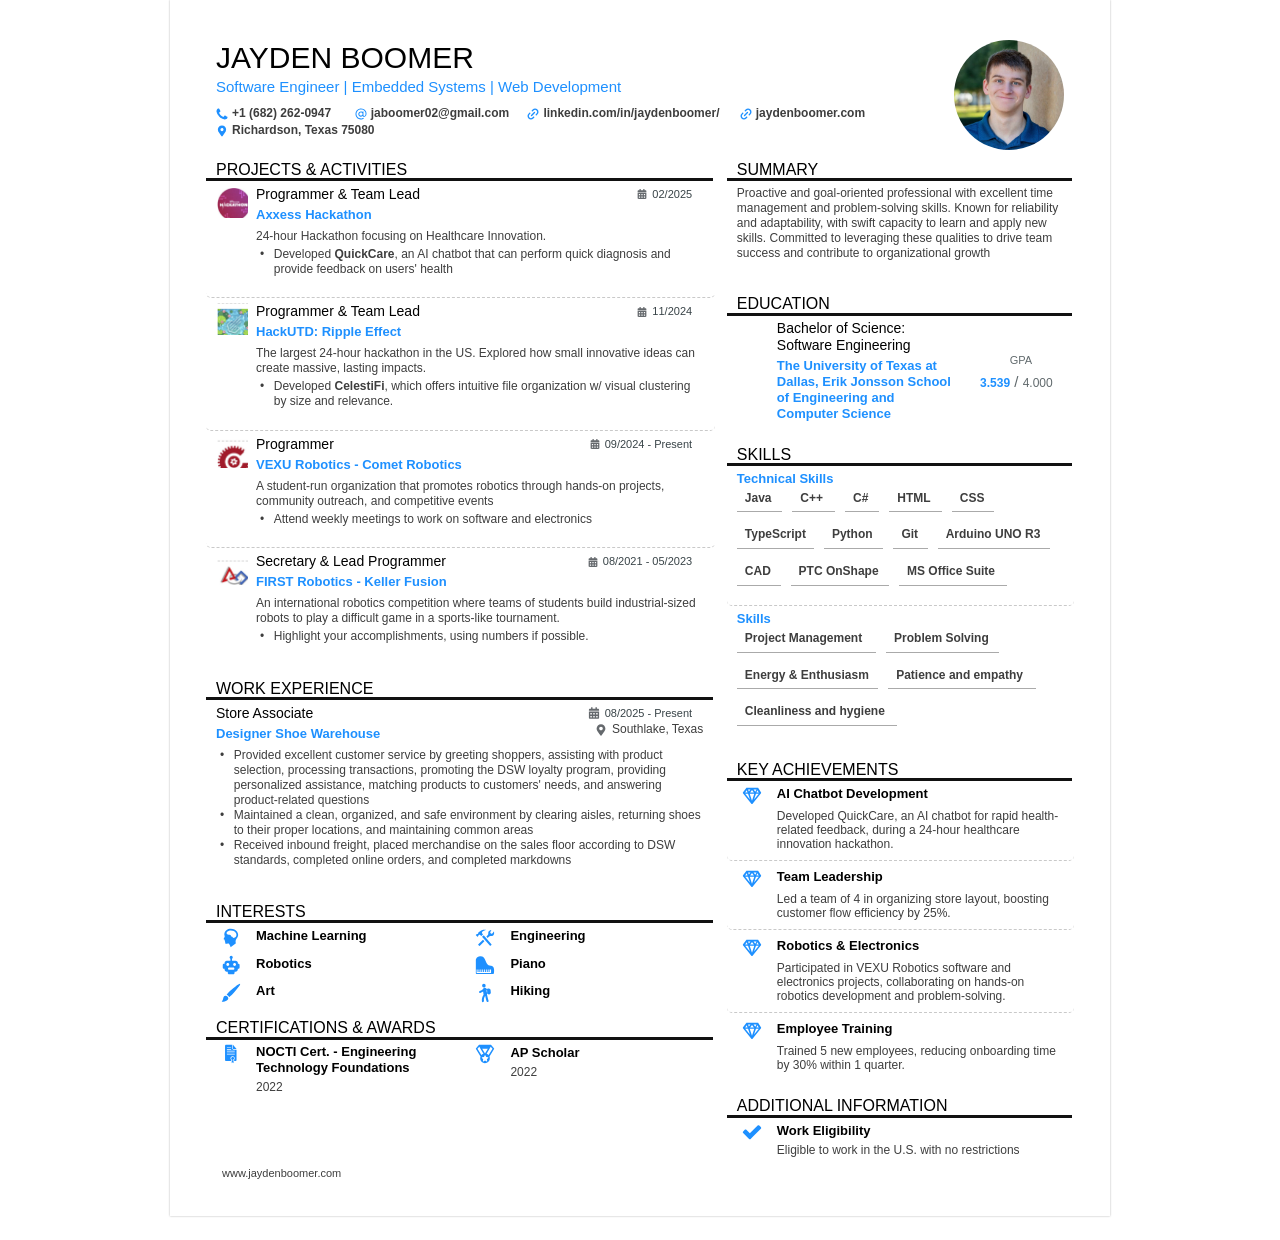
==== commit 80283678: "updated resume order  + added image files to repo" ====
--- a/resumes/JaydenBoomerResume.html
+++ b/resumes/JaydenBoomerResume.html
@@ -233,7 +233,7 @@
 .r-l03b{bottom:0px;box-sizing:border-box;display:flex;grid-template-columns:none;grid-template-rows:none;height:15px;left:0px;margin-bottom:0px;margin-left:0px;margin-right:0px;margin-top:0px;min-height:10px;padding-bottom:0px;padding-left:0px;padding-right:12px;padding-top:0px;position:relative;right:0px;top:0px;width:160.6px;z-index:1}
 .r-v03c{fill:rgb(0, 0, 0);stroke-dasharray:none;stroke-dashoffset:0px;stroke-linecap:butt;stroke-linejoin:miter;transform-origin:55px 55px}
 .r-l03d{bottom:0px;box-sizing:border-box;display:flex;grid-template-columns:none;grid-template-rows:none;height:110px;justify-content:flex-end;left:0px;margin-bottom:0px;margin-left:0px;margin-right:0px;margin-top:0px;padding-bottom:0px;padding-left:0px;padding-right:0px;padding-top:0px;position:relative;right:0px;top:0px;width:110px}
-.r-p03e{background-clip:border-box;background-image:url("https://enhancv.s3.amazonaws.com/avatars/985676bbd34a0457ae82ccf9652269414481ab12950b3a2e888b2d7ce9cbb745.jpg");background-origin:padding-box;background-position:50% 50%;background-repeat:no-repeat;background-size:cover;border-bottom-left-radius:50%;border-bottom-right-radius:50%;border-top-left-radius:50%;border-top-right-radius:50%}
+.r-p03e{background-clip:border-box;background-image:url("[data-uri]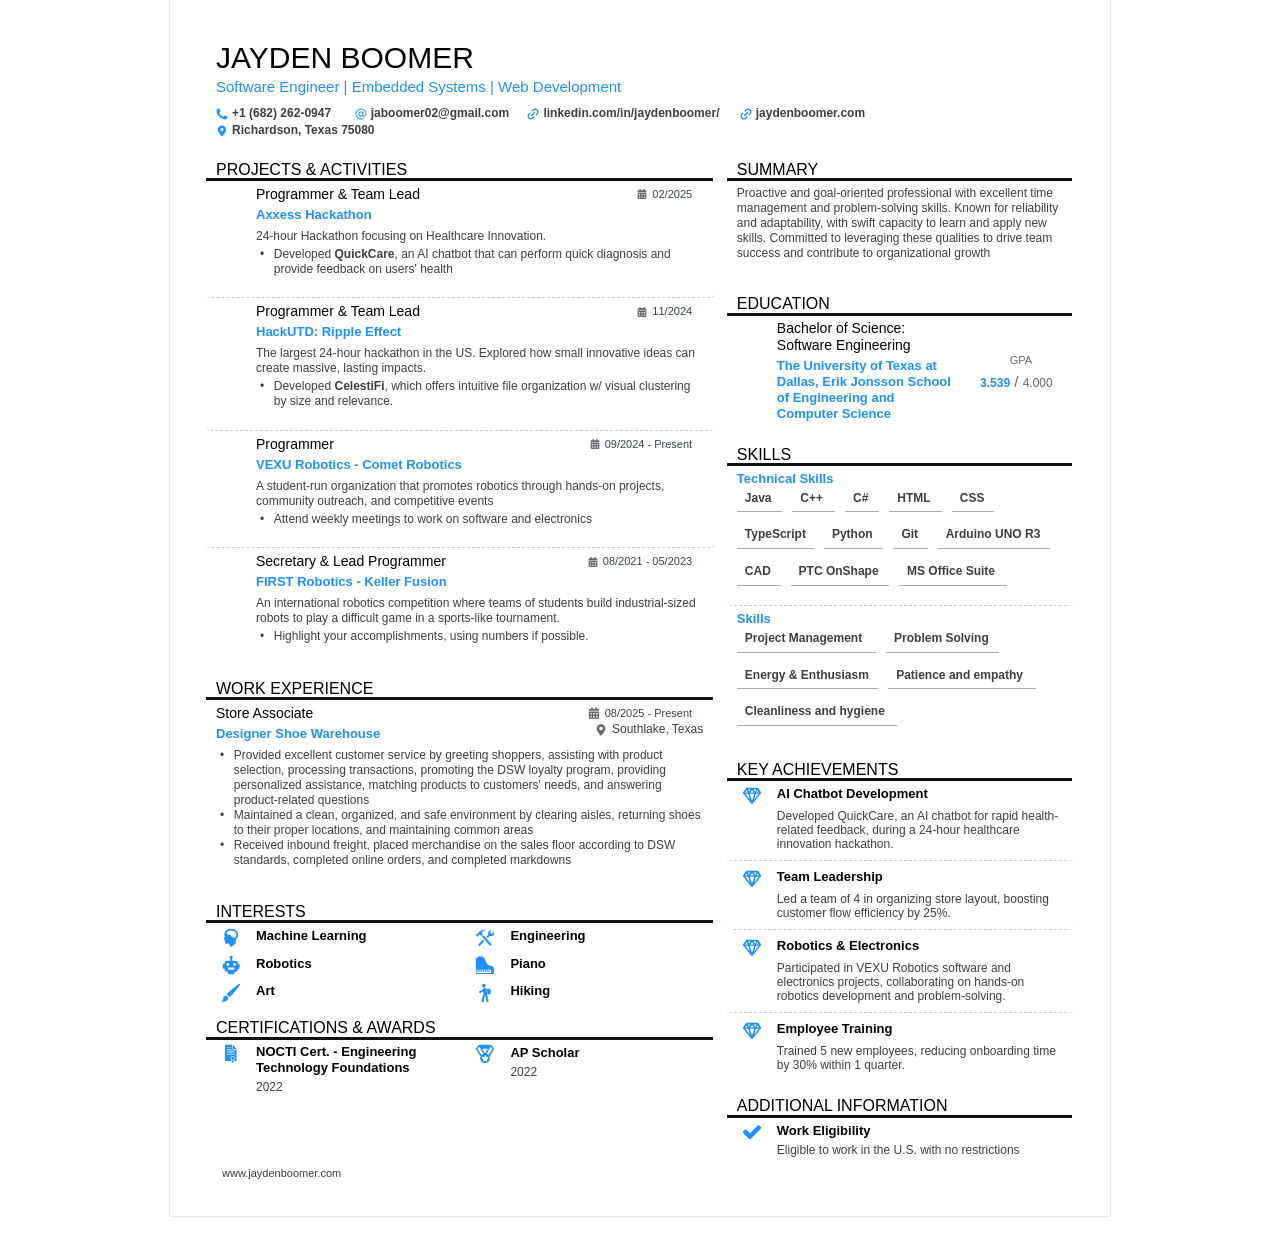
==== commit a8e1a44b: "updated html and images" ====
--- a/resumes/JaydenBoomerResume.html
+++ b/resumes/JaydenBoomerResume.html
@@ -233,7 +233,7 @@
 .r-l03b{bottom:0px;box-sizing:border-box;display:flex;grid-template-columns:none;grid-template-rows:none;height:15px;left:0px;margin-bottom:0px;margin-left:0px;margin-right:0px;margin-top:0px;min-height:10px;padding-bottom:0px;padding-left:0px;padding-right:12px;padding-top:0px;position:relative;right:0px;top:0px;width:160.6px;z-index:1}
 .r-v03c{fill:rgb(0, 0, 0);stroke-dasharray:none;stroke-dashoffset:0px;stroke-linecap:butt;stroke-linejoin:miter;transform-origin:55px 55px}
 .r-l03d{bottom:0px;box-sizing:border-box;display:flex;grid-template-columns:none;grid-template-rows:none;height:110px;justify-content:flex-end;left:0px;margin-bottom:0px;margin-left:0px;margin-right:0px;margin-top:0px;padding-bottom:0px;padding-left:0px;padding-right:0px;padding-top:0px;position:relative;right:0px;top:0px;width:110px}
-.r-p03e{background-clip:border-box;background-image:url("[data-uri]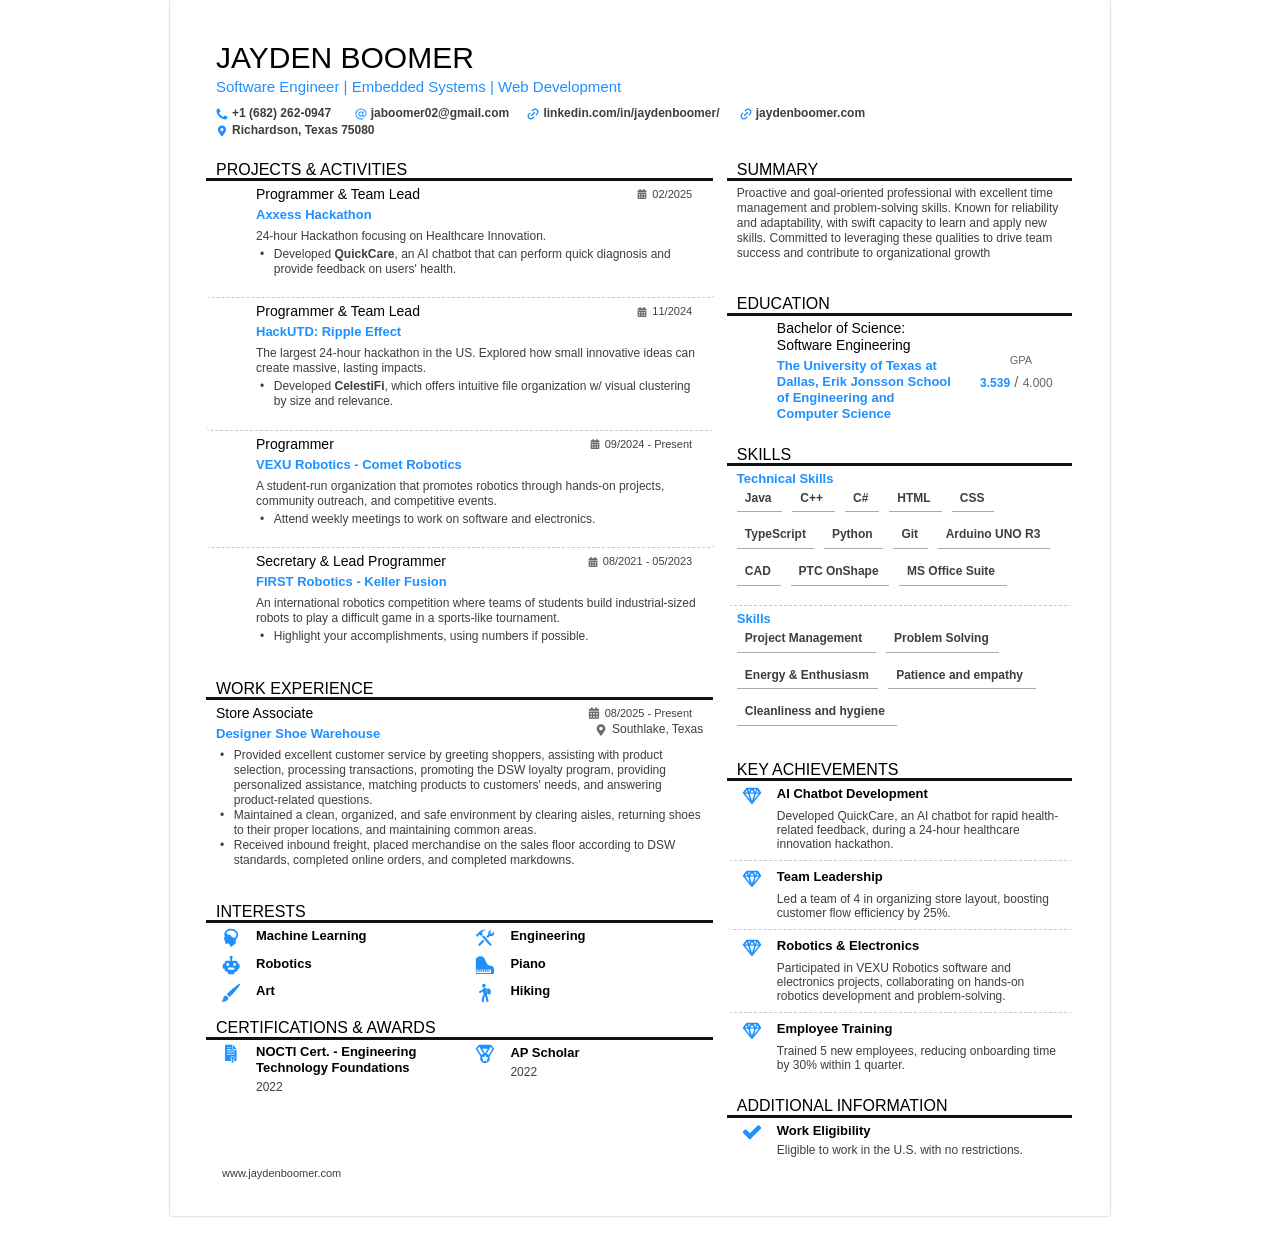
==== commit 4faea076: "added missing periods in html" ====
--- a/resumes/JaydenBoomerResume.html
+++ b/resumes/JaydenBoomerResume.html
@@ -721,4 +721,4 @@
 
 /* University of Texas at Dallas education logo */
 .r-p134 { background-image: var(--resume-utd-logo) !important; }
-</style></head><body><div class="resume-renderer-page browser-resume-page browserResumePage letter-size r-t000 r-p001 r-v002 r-l003"><div class="r-t004 r-p005 r-v006 r-l007"></div><div class="resume-page-wrapper r-t004 r-p005 r-v008 r-l009"><div class="r-t004 r-p005 r-v00a r-l00b"><div class="r-t004 r-p005 r-v00a r-l00b" data-blur-region="header"><div class="r-t004 r-p005 r-v00a r-l00b"><div class="r-t004 r-p00c r-v00a r-l00d"><div class="r-t004 r-p005 r-v00e r-l00f"><div class="editable-field-wrapper r-t004 r-p005 r-v010 r-l011"><div class="editable-field r-t012 r-p005 r-v010 r-l013">Jayden Boomer</div></div><div class="resume-header-title-placeholder r-t004 r-p005 r-v014 r-l015"><div class="editable-field-wrapper r-t004 r-p005 r-v014 r-l016"><div class="editable-field r-t017 r-p005 r-v014 r-l018">Software Engineer | Embedded Systems | Web Development</div></div></div><div class="r-t004 r-p005 r-v019 r-l01a"><div class="with-icon r-t004 r-p005 r-v01b r-l01c"><svg aria-hidden="true" class="resume-icon-svg r-t01d r-p005 r-v01e r-l01f" fill="currentColor" focusable="false" height="1em" shape-rendering="geometricPrecision" viewbox="0 0 24 24" width="1em"><path class="r-t01d r-p005 r-v020 r-l021" d="M23 18.348c0 .274-.055.657-.164 1.095-.11.492-.22.82-.328 1.094-.22.548-.821 1.095-1.916 1.642-.93.547-1.915.821-2.9.821-.274 0-.548 0-.821-.055-.274-.055-.548-.11-.876-.219-.328-.054-.602-.164-.766-.218-.164-.055-.438-.165-.876-.329-.383-.164-.656-.219-.766-.273-.985-.384-1.915-.767-2.736-1.314-1.314-.82-2.682-1.915-4.105-3.338s-2.572-2.791-3.393-4.16a11.5 11.5 0 0 1-1.258-2.736c-.055-.055-.165-.328-.329-.766-.11-.383-.219-.711-.273-.876-.055-.164-.165-.383-.274-.711-.055-.328-.11-.657-.164-.93C1 6.855 1 6.582 1 6.254c0-.93.274-1.916.766-2.9.602-1.04 1.15-1.697 1.697-1.916.219-.11.602-.22 1.04-.329.492-.054.82-.109 1.094-.109h.328c.22.11.493.493.876 1.204.11.219.274.493.438.876.219.328.383.656.547.985l.493.82c.054.055.11.165.273.384s.274.437.329.547c.054.164.109.328.109.438 0 .219-.164.492-.438.82-.273.274-.602.603-.985.822-.328.273-.657.547-.93.875-.329.274-.493.493-.493.712 0 .054.055.218.11.328.054.164.11.274.11.328.054.055.109.22.218.383.11.165.164.274.219.274.766 1.423 1.697 2.682 2.682 3.667a15.6 15.6 0 0 0 3.666 2.736q.082 0 .329.164c.164.11.273.22.383.22q.082.082.328.163c.11.055.219.055.328.055.165 0 .438-.11.712-.438.274-.273.602-.602.82-.985.274-.328.548-.657.876-.93.329-.329.548-.438.767-.438.164 0 .328 0 .437.11.165.054.383.164.602.328.22.11.329.219.383.273.22.165.548.329.821.493.274.164.602.328.985.547.383.164.657.329.876.438q1.068.575 1.15.82c.054.11.054.22.054.33"></path></svg><div class="editable-field-wrapper r-t004 r-p005 r-v022 r-l023"><div class="editable-field r-t024 r-p005 r-v022 r-l025"><a class="resume-contact-link" href="tel:+16822620947">+1 (682) 262-0947</a></div></div></div><div class="with-icon r-t004 r-p005 r-v026 r-l027"><svg aria-hidden="true" class="resume-icon-svg r-t01d r-p005 r-v01e r-l01f" fill="currentColor" focusable="false" height="1em" shape-rendering="geometricPrecision" viewbox="0 0 24 24" width="1em"><path class="r-t01d r-p005 r-v020 r-l021" d="M16.918 6.75v7.317c0 .475.095.808.19 1.045.142.238.285.38.475.476.19.142.428.19.665.19.523 0 .998-.19 1.378-.476.333-.285.666-.665.856-1.045.237-.428.38-.855.475-1.33.095-.428.095-.95.095-1.663a7.8 7.8 0 0 0-.285-2.139 6.3 6.3 0 0 0-.903-1.995 8 8 0 0 0-1.426-1.711c-.522-.523-1.14-.95-1.805-1.33a9.5 9.5 0 0 0-2.186-.856c-.76-.19-1.568-.332-2.423-.332s-1.616.142-2.376.332-1.52.523-2.186.903-1.235.855-1.805 1.378c-.57.57-1.046 1.14-1.426 1.853-.38.665-.665 1.378-.903 2.138a8.3 8.3 0 0 0-.332 2.424c0 .807.142 1.615.332 2.376.238.76.475 1.473.903 2.185.38.666.855 1.283 1.426 1.806.57.523 1.14 1.045 1.805 1.425s1.378.666 2.186.903c.76.238 1.52.285 2.376.285s1.663-.095 2.423-.332c.808-.238 1.52-.523 2.233-.95l.998 1.757c-.808.476-1.71.903-2.708 1.188-.95.238-1.948.428-2.994.428-.998 0-1.948-.142-2.898-.38a12.2 12.2 0 0 1-2.661-1.14 14.7 14.7 0 0 1-2.233-1.711 10 10 0 0 1-1.711-2.233c-.475-.808-.808-1.71-1.093-2.614-.285-.95-.38-1.948-.38-2.946s.095-1.948.38-2.898.665-1.853 1.093-2.614a20 20 0 0 1 1.71-2.28 11.2 11.2 0 0 1 2.234-1.711c.808-.475 1.71-.808 2.66-1.093.951-.237 1.901-.38 2.9-.38a12.3 12.3 0 0 1 2.993.38c.95.285 1.805.618 2.613 1.093.808.428 1.568.95 2.233 1.616.666.665 1.236 1.33 1.711 2.138a8.9 8.9 0 0 1 1.093 2.47c.285.856.38 1.759.38 2.709 0 .523-.047.998-.142 1.52a7.5 7.5 0 0 1-.428 1.474c-.19.427-.428.902-.665 1.282-.285.38-.618.76-.95 1.046-.38.332-.761.57-1.236.76-.428.19-.903.238-1.426.238q-1.069 0-1.71-.428a4.1 4.1 0 0 1-1.093-1.14c-.428.38-.95.665-1.52.902-.57.238-1.236.286-1.901.286-.76 0-1.473-.143-2.091-.428a4.6 4.6 0 0 1-1.71-1.093c-.428-.428-.808-.998-1.093-1.615a5.6 5.6 0 0 1-.38-2.044c0-.712.142-1.33.427-1.995a5.1 5.1 0 0 1 1.093-1.616 5.8 5.8 0 0 1 1.663-1.14 6 6 0 0 1 2.09-.38c.57 0 1.094.047 1.569.19.522.19.95.38 1.378.665v-.903h2.043zm-4.942 8.41c.713 0 1.283-.143 1.806-.523.475-.285.855-.713 1.14-1.235v-2.756a2.7 2.7 0 0 0-.522-.76c-.19-.19-.38-.38-.666-.57-.285-.143-.522-.238-.855-.38a5.3 5.3 0 0 0-.95-.096c-.428 0-.903.095-1.283.285a2.8 2.8 0 0 0-.998.665c-.333.286-.57.618-.713 1.046-.142.38-.237.76-.237 1.188s.095.855.237 1.235c.143.38.38.713.665.998.238.285.618.475.998.665.428.143.903.238 1.378.238"></path></svg><div class="editable-field-wrapper r-t004 r-p005 r-v028 r-l029"><div class="editable-field r-t024 r-p005 r-v028 r-l02a"><a class="resume-contact-link" href="mailto:jaboomer02@gmail.com">jaboomer02@gmail.com</a></div></div></div><div class="with-icon r-t004 r-p005 r-v02b r-l02c"><svg aria-hidden="true" class="resume-icon-svg r-t01d r-p005 r-v01e r-l01f" fill="currentColor" focusable="false" height="1em" shape-rendering="geometricPrecision" viewbox="0 0 24 24" width="1em"><path class="r-t01d r-p005 r-v020 r-l021" d="M16.113 1c-1.77 0-3.54.67-4.783 2.057L9.657 4.539a1.415 1.415 0 0 0 0 1.961c.573.526 1.386.526 1.913 0l1.673-1.674c1.53-1.483 4.257-1.483 5.787 0a4.47 4.47 0 0 1 1.244 3.061c0 1.1-.43 2.2-1.244 2.87L17.5 12.43c-.526.527-.526 1.34 0 1.914.287.286.717.43.956.43.288 0 .718-.144.957-.43l1.674-1.674C22.33 11.426 23 9.657 23 7.887c0-1.817-.67-3.587-2.056-4.83C19.7 1.67 17.93 1 16.113 1M12.43 17.5l-1.673 1.674c-1.53 1.483-4.257 1.483-5.787 0a4.47 4.47 0 0 1-1.244-3.061c0-1.1.43-2.2 1.244-2.87L6.5 11.57c.526-.527.526-1.34 0-1.913a1.415 1.415 0 0 0-1.96 0L3.056 11.33C1.67 12.574 1 14.344 1 16.113c0 1.817.67 3.587 2.057 4.83C4.3 22.33 6.07 23 7.887 23c1.77 0 3.54-.67 4.783-2.056l1.674-1.627a1.415 1.415 0 0 0 0-1.96c-.574-.527-1.387-.383-1.914.143m1.483-9.374-5.787 5.787a1.415 1.415 0 0 0 0 1.96c.287.24.717.383 1.004.383.24 0 .67-.143.957-.382l5.787-5.787a1.415 1.415 0 0 0 0-1.96 1.415 1.415 0 0 0-1.961 0"></path></svg><div class="editable-field-wrapper r-t004 r-p005 r-v02d r-l02e"><a class="r-t004 r-p005 r-v02f r-l030" href="https://linkedin.com/in/jaydenboomer/" rel="noopener noreferrer"><span class="editable-field r-t024 r-p005 r-v02d r-l031">linkedin.com/in/jaydenboomer/</span></a></div></div><div class="with-icon r-t004 r-p005 r-v032 r-l033"><svg aria-hidden="true" class="resume-icon-svg r-t01d r-p005 r-v01e r-l01f" fill="currentColor" focusable="false" height="1em" shape-rendering="geometricPrecision" viewbox="0 0 24 24" width="1em"><path class="r-t01d r-p005 r-v020 r-l021" d="M16.113 1c-1.77 0-3.54.67-4.783 2.057L9.657 4.539a1.415 1.415 0 0 0 0 1.961c.573.526 1.386.526 1.913 0l1.673-1.674c1.53-1.483 4.257-1.483 5.787 0a4.47 4.47 0 0 1 1.244 3.061c0 1.1-.43 2.2-1.244 2.87L17.5 12.43c-.526.527-.526 1.34 0 1.914.287.286.717.43.956.43.288 0 .718-.144.957-.43l1.674-1.674C22.33 11.426 23 9.657 23 7.887c0-1.817-.67-3.587-2.056-4.83C19.7 1.67 17.93 1 16.113 1M12.43 17.5l-1.673 1.674c-1.53 1.483-4.257 1.483-5.787 0a4.47 4.47 0 0 1-1.244-3.061c0-1.1.43-2.2 1.244-2.87L6.5 11.57c.526-.527.526-1.34 0-1.913a1.415 1.415 0 0 0-1.96 0L3.056 11.33C1.67 12.574 1 14.344 1 16.113c0 1.817.67 3.587 2.057 4.83C4.3 22.33 6.07 23 7.887 23c1.77 0 3.54-.67 4.783-2.056l1.674-1.627a1.415 1.415 0 0 0 0-1.96c-.574-.527-1.387-.383-1.914.143m1.483-9.374-5.787 5.787a1.415 1.415 0 0 0 0 1.96c.287.24.717.383 1.004.383.24 0 .67-.143.957-.382l5.787-5.787a1.415 1.415 0 0 0 0-1.96 1.415 1.415 0 0 0-1.961 0"></path></svg><div class="editable-field-wrapper r-t004 r-p005 r-v034 r-l035"><a class="r-t004 r-p005 r-v02f r-l030" href="https://jaydenboomer.com/" rel="noopener noreferrer"><span class="editable-field r-t024 r-p005 r-v034 r-l036">jaydenboomer.com</span></a></div></div><div class="with-icon r-t004 r-p005 r-v037 r-l038"><svg aria-hidden="true" class="resume-icon-svg r-t01d r-p005 r-v01e r-l01f" fill="currentColor" focusable="false" height="1em" shape-rendering="geometricPrecision" viewbox="0 0 24 24" width="1em"><path class="r-t01d r-p005 r-v020 r-l021" d="M20.172 9.21c0-1.11-.242-2.173-.677-3.187a7.7 7.7 0 0 0-1.738-2.608c-.773-.725-1.643-1.352-2.609-1.739A8 8 0 0 0 11.962 1a8 8 0 0 0-3.188.676c-.966.387-1.835 1.014-2.608 1.739a7.7 7.7 0 0 0-1.739 2.608 8 8 0 0 0-.676 3.188c0 1.11.241 2.173.676 3.188.193.579.483 1.062.821 1.545l5.41 8.26c.724 1.062 1.883 1.062 2.608 0l5.41-8.26c.337-.483.627-.966.82-1.546a8 8 0 0 0 .677-3.187m-6.038 2.174c-.58.58-1.352.918-2.173.918a3.07 3.07 0 0 1-2.174-.918c-.58-.58-.87-1.352-.87-2.173s.29-1.546.87-2.125a3.07 3.07 0 0 1 2.174-.918c.82 0 1.594.338 2.173.918.58.58.87 1.304.87 2.125 0 .82-.29 1.594-.87 2.173"></path></svg><div class="editable-field-wrapper r-t004 r-p005 r-v039 r-l03a"><div class="editable-field r-t024 r-p005 r-v039 r-l03b">Richardson, Texas 75080</div></div></div></div></div><div class="r-t004 r-p005 r-v03c r-l03d" data-test-id="header-photo-container"><div class="resume-photo r-t004 r-p03e r-v03c r-l03f"></div></div></div></div></div></div><div class="ResumePage-module_column__lCanX r-t004 r-p005 r-v040 r-l041"><div class="ResumePage-module_columnContainer__Hvesk r-t004 r-p005 r-v042 r-l043"><div class="AdditionalExperienceSection r-t004 r-p005 r-v083 r-l084" id="AdditionalExperienceSection-0"><div class="r-t004 r-p00c r-v046 r-l047"><div class="r-t004 r-p005 r-v048 r-l049"><div class="resume-section-text-container r-t004 r-p005 r-v048 r-l04a"><div class="editable-field-wrapper r-t004 r-p005 r-v04b r-l04c"><div class="editable-field r-t04d r-p005 r-v04b r-l04e">PROJECTS &amp; ACTIVITIES</div></div></div></div></div><div class="resume-items-container r-t004 r-p005 r-v085 r-l086"><div class="resume-item-holder line-item r-t004 r-p00c r-v087 r-l088"><div class="r-t004 r-p005 r-v089 r-l08a"><div class="item-object r-t004 r-p00c r-v089 r-l08b"><div class="inner r-t004 r-p005 r-v08c r-l08d"><div class="r-t004 r-p005 r-v08c r-l08e"><div class="r-t004 r-p005 r-v08c r-l08f"><div class="r-t004 r-p090 r-v091 r-l092"></div><div class="r-t004 r-p005 r-v093 r-l094"><div class="resume-job-title-row resume-project-role-row"><div class="work-container r-t004 r-p005 r-v095 r-l096"><div class="editable-field-wrapper r-t004 r-p005 r-v095 r-l097"><div class="editable-field r-t05b r-p005 r-v095 r-l098">Programmer &amp; Team Lead</div></div></div><div class="m-top-4 resume-meta-cell r-t004 r-p005 r-v099 r-l09a"><span class="with-icon r-t05d r-p005 r-v09b r-l09c" data-field-path='["sections",10,"items",0,"dateRange"]'><img class="r-t05d r-p005 r-v060 r-l061" src="[data-uri]"/><span class="r-t062 r-p005 r-v09d r-l09e">02/2025<span class="r-t062 r-p005 r-v065 r-l066"> </span></span></span></div></div><div class="resume-title-meta-row"><div class="editable-field-wrapper resume-title-cell r-t004 r-p005 r-v09f r-l0a0"><div class="editable-field r-t069 r-p005 r-v09f r-l0a1">Axxess Hackathon</div></div></div><div class="m-top-4 r-t004 r-p005 r-v0a2 r-l0a3"><div class="editable-field-wrapper r-t004 r-p005 r-v0a2 r-l0a4"><div class="editable-field r-t07c r-p005 r-v0a2 r-l0a5">24-hour Hackathon focusing on Healthcare Innovation.</div></div></div><ul class="r-t004 r-p005 r-v0a6 r-l0a7"><li class="r-t075 r-p005 r-v0a6 r-l0a8" data-bullet-id="0"><span class="r-t075 r-p005 r-v078 r-l079">•</span><div class="editable-field-wrapper r-t075 r-p005 r-v0a9 r-l0aa"><div class="editable-field r-t07c r-p005 r-v0a9 r-l0ab">Developed <b class="r-t0ac r-p005 r-v02f r-l0ad">QuickCare</b>,<b class="r-t0ac r-p005 r-v02f r-l0ad"> </b>an AI chatbot that can perform quick diagnosis and provide feedback on users' health</div></div></li></ul></div></div></div></div></div></div><div class="r-t004 r-p005 r-v0ae r-l0af"><div class="r-t004 r-p005 r-v0ae r-l0b0"></div></div></div><div class="resume-item-holder line-item r-t004 r-p00c r-v0b1 r-l0b2"><div class="r-t004 r-p005 r-v0b3 r-l0b4"><div class="item-object r-t004 r-p00c r-v0b3 r-l0b5"><div class="inner r-t004 r-p005 r-v0b6 r-l0b7"><div class="r-t004 r-p005 r-v0b6 r-l0b8"><div class="r-t004 r-p005 r-v0b6 r-l0b9"><div class="r-t004 r-p0ba r-v091 r-l092"></div><div class="r-t004 r-p005 r-v0bb r-l0bc"><div class="resume-job-title-row resume-project-role-row"><div class="work-container r-t004 r-p005 r-v095 r-l096"><div class="editable-field-wrapper r-t004 r-p005 r-v095 r-l097"><div class="editable-field r-t05b r-p005 r-v095 r-l098">Programmer &amp; Team Lead</div></div></div><div class="m-top-4 resume-meta-cell r-t004 r-p005 r-v099 r-l09a"><span class="with-icon r-t05d r-p005 r-v0bd r-l0be" data-field-path='["sections",10,"items",1,"dateRange"]'><img class="r-t05d r-p005 r-v060 r-l061" src="[data-uri]"/><span class="r-t062 r-p005 r-v0bf r-l0c0">11/2024<span class="r-t062 r-p005 r-v065 r-l066"> </span></span></span></div></div><div class="resume-title-meta-row"><div class="editable-field-wrapper resume-title-cell r-t004 r-p005 r-v09f r-l0a0"><div class="editable-field r-t069 r-p005 r-v09f r-l0a1">HackUTD: Ripple Effect</div></div></div><div class="m-top-4 r-t004 r-p005 r-v0a6 r-l0c1"><div class="editable-field-wrapper r-t004 r-p005 r-v0a6 r-l0c2"><div class="editable-field r-t07c r-p005 r-v0a6 r-l0c3">The largest 24-hour hackathon in the US. Explored how small innovative ideas can create massive, lasting impacts.</div></div></div><ul class="r-t004 r-p005 r-v0a6 r-l0a7"><li class="r-t075 r-p005 r-v0a6 r-l0a8" data-bullet-id="0"><span class="r-t075 r-p005 r-v078 r-l079">•</span><div class="editable-field-wrapper r-t075 r-p005 r-v0a9 r-l0aa"><div class="editable-field r-t07c r-p005 r-v0a9 r-l0ab">Developed <b class="r-t0ac r-p005 r-v02f r-l0ad">CelestiFi</b>, which offers intuitive file organization w/ visual clustering by size and relevance.</div></div></li></ul></div></div></div></div></div></div><div class="r-t004 r-p005 r-v0ae r-l0af"><div class="r-t004 r-p005 r-v0ae r-l0b0"></div></div></div><div class="resume-item-holder line-item r-t004 r-p00c r-v087 r-l088"><div class="r-t004 r-p005 r-v089 r-l08a"><div class="item-object r-t004 r-p00c r-v089 r-l08b"><div class="inner r-t004 r-p005 r-v08c r-l08d"><div class="r-t004 r-p005 r-v08c r-l08e"><div class="r-t004 r-p005 r-v08c r-l08f"><div class="r-t004 r-p0c4 r-v091 r-l092"></div><div class="r-t004 r-p005 r-v093 r-l094"><div class="resume-job-title-row resume-project-role-row"><div class="work-container r-t004 r-p005 r-v095 r-l096"><div class="editable-field-wrapper r-t004 r-p005 r-v095 r-l097"><div class="editable-field r-t05b r-p005 r-v095 r-l098">Programmer</div></div></div><div class="m-top-4 resume-meta-cell r-t004 r-p005 r-v099 r-l09a"><span class="with-icon r-t05d r-p005 r-v0c5 r-l0c6" data-field-path='["sections",10,"items",2,"dateRange"]'><img class="r-t05d r-p005 r-v060 r-l061" src="[data-uri]"/><span class="r-t062 r-p005 r-v0c7 r-l0c8">09/2024 - Present<span class="r-t062 r-p005 r-v065 r-l066"> </span></span></span></div></div><div class="resume-title-meta-row"><div class="editable-field-wrapper resume-title-cell r-t004 r-p005 r-v09f r-l0a0"><div class="editable-field r-t069 r-p005 r-v09f r-l0a1">VEXU Robotics - Comet Robotics</div></div></div><div class="m-top-4 r-t004 r-p005 r-v0a6 r-l0c1"><div class="editable-field-wrapper r-t004 r-p005 r-v0a6 r-l0c2"><div class="editable-field r-t07c r-p005 r-v0a6 r-l0c3">A student-run organization that promotes robotics through hands-on projects, community outreach, and competitive events</div></div></div><ul class="r-t004 r-p005 r-v0a2 r-l0c9"><li class="r-t075 r-p005 r-v0a2 r-l0ca" data-bullet-id="0"><span class="r-t075 r-p005 r-v078 r-l079">•</span><div class="editable-field-wrapper r-t075 r-p005 r-v0cb r-l0cc"><div class="editable-field r-t07c r-p005 r-v0cb r-l0cd">Attend weekly meetings to work on software and electronics</div></div></li></ul></div></div></div></div></div></div><div class="r-t004 r-p005 r-v0ae r-l0af"><div class="r-t004 r-p005 r-v0ae r-l0b0"></div></div></div><div class="resume-item-holder line-item r-t004 r-p00c r-v0ce r-l0cf"><div class="r-t004 r-p005 r-v089 r-l08a"><div class="item-object r-t004 r-p00c r-v089 r-l08b"><div class="inner r-t004 r-p005 r-v08c r-l08d"><div class="r-t004 r-p005 r-v08c r-l08e"><div class="r-t004 r-p005 r-v08c r-l08f"><div class="r-t004 r-p0d0 r-v091 r-l092"></div><div class="r-t004 r-p005 r-v093 r-l094"><div class="resume-job-title-row resume-project-role-row"><div class="work-container r-t004 r-p005 r-v095 r-l096"><div class="editable-field-wrapper r-t004 r-p005 r-v095 r-l097"><div class="editable-field r-t05b r-p005 r-v095 r-l098">Secretary &amp; Lead Programmer</div></div></div><div class="m-top-4 resume-meta-cell r-t004 r-p005 r-v099 r-l09a"><span class="with-icon r-t05d r-p005 r-v0d1 r-l0d2" data-field-path='["sections",10,"items",3,"dateRange"]'><img class="r-t05d r-p005 r-v060 r-l061" src="[data-uri]"/><span class="r-t062 r-p005 r-v0d3 r-l0d4">08/2021 - 05/2023<span class="r-t062 r-p005 r-v065 r-l066"> </span></span></span></div></div><div class="resume-title-meta-row"><div class="editable-field-wrapper resume-title-cell r-t004 r-p005 r-v09f r-l0a0"><div class="editable-field r-t069 r-p005 r-v09f r-l0a1">FIRST Robotics - Keller Fusion</div></div></div><div class="m-top-4 r-t004 r-p005 r-v0a6 r-l0c1"><div class="editable-field-wrapper r-t004 r-p005 r-v0a6 r-l0c2"><div class="editable-field r-t07c r-p005 r-v0a6 r-l0c3">An international robotics competition where teams of students build industrial-sized robots to play a difficult game in a sports-like tournament.</div></div></div><ul class="r-t004 r-p005 r-v0a2 r-l0c9"><li class="r-t075 r-p005 r-v0a2 r-l0ca" data-bullet-id="0"><span class="r-t075 r-p005 r-v078 r-l079">•</span><div class="editable-field-wrapper r-t075 r-p005 r-v0cb r-l0cc"><div class="editable-field r-t07c r-p005 r-v0cb r-l0cd">Highlight your accomplishments, using numbers if possible.</div></div></li></ul></div></div></div></div></div></div></div></div></div><div class="ExperienceSection r-t004 r-p005 r-v044 r-l045" id="ExperienceSection-0"><div class="r-t004 r-p00c r-v046 r-l047"><div class="r-t004 r-p005 r-v048 r-l049"><div class="resume-section-text-container r-t004 r-p005 r-v048 r-l04a"><div class="editable-field-wrapper r-t004 r-p005 r-v04b r-l04c"><div class="editable-field r-t04d r-p005 r-v04b r-l04e">WORK EXPERIENCE</div></div></div></div></div><div class="resume-items-container r-t004 r-p005 r-v04f r-l050"><div class="resume-item-holder line-item r-t004 r-p00c r-v04f r-l051"><div class="r-t004 r-p005 r-v052 r-l053"><div class="item-object r-t004 r-p00c r-v052 r-l054"><div class="inner r-t004 r-p005 r-v055 r-l056"><div class="r-t004 r-p005 r-v055 r-l057"><div class="r-t004 r-p005 r-v055 r-l057"><div class="r-t004 r-p005 r-v055 r-l057"><div class="resume-job-title-row"><div class="work-container r-t004 r-p005 r-v058 r-l059"><div class="editable-field-wrapper r-t004 r-p005 r-v058 r-l05a"><div class="editable-field r-t05b r-p005 r-v058 r-l05c">Store Associate</div></div></div><span class="with-icon r-t05d r-p005 r-v05e r-l05f" data-field-path='["sections",2,"items",0,"dateRange"]'><img class="r-t05d r-p005 r-v060 r-l061" src="[data-uri]"/><span class="r-t062 r-p005 r-v063 r-l064">08/2025 - Present<span class="r-t062 r-p005 r-v065 r-l066"> </span></span></span></div><div class="resume-title-meta-row"><div class="editable-field-wrapper resume-title-cell r-t004 r-p005 r-v067 r-l068"><div class="editable-field r-t069 r-p005 r-v067 r-l06a">Designer Shoe Warehouse</div></div><div class="m-top-4 resume-meta-cell r-t004 r-p005 r-v06b r-l06c"><div class="with-icon r-t004 r-p005 r-v06d r-l06e"><img class="r-t05d r-p005 r-v060 r-l061" src="[data-uri]"/><div class="editable-field-wrapper r-t004 r-p005 r-v06f r-l070"><div class="editable-field r-t071 r-p005 r-v06f r-l072">Southlake, Texas</div></div></div></div></div><ul class="r-t004 r-p005 r-v073 r-l074"><li class="r-t075 r-p005 r-v076 r-l077" data-bullet-id="0"><span class="r-t075 r-p005 r-v078 r-l079">•</span><div class="editable-field-wrapper r-t075 r-p005 r-v07a r-l07b"><div class="editable-field r-t07c r-p005 r-v07a r-l07d">Provided excellent customer service by greeting shoppers, assisting with product selection, processing transactions, promoting the DSW loyalty program, providing personalized assistance, matching products to customers' needs, and answering product-related questions</div></div></li><li class="r-t075 r-p005 r-v07e r-l07f" data-bullet-id="1"><span class="r-t075 r-p005 r-v078 r-l079">•</span><div class="editable-field-wrapper r-t075 r-p005 r-v080 r-l081"><div class="editable-field r-t07c r-p005 r-v080 r-l082">Maintained a clean, organized, and safe environment by clearing aisles, returning shoes to their proper locations, and maintaining common areas</div></div></li><li class="r-t075 r-p005 r-v07e r-l07f" data-bullet-id="2"><span class="r-t075 r-p005 r-v078 r-l079">•</span><div class="editable-field-wrapper r-t075 r-p005 r-v080 r-l081"><div class="editable-field r-t07c r-p005 r-v080 r-l082">Received inbound freight, placed merchandise on the sales floor according to DSW standards, completed online orders, and completed markdowns</div></div></li></ul></div></div></div></div></div></div></div></div></div><div class="PassionSection r-t004 r-p005 r-v0d5 r-l0d6" id="PassionSection-0"><div class="r-t004 r-p00c r-v046 r-l047"><div class="r-t004 r-p005 r-v048 r-l049"><div class="resume-section-text-container r-t004 r-p005 r-v048 r-l04a"><div class="editable-field-wrapper r-t004 r-p005 r-v04b r-l04c"><div class="editable-field r-t04d r-p005 r-v04b r-l04e">Interests</div></div></div></div></div><div class="resume-items-container r-t004 r-p005 r-v0d7 r-l0d8"><div class="resume-item-holder line-item r-t004 r-p00c r-v0d9 r-l0da"><div class="r-t004 r-p005 r-v0db r-l0dc"><div class="item-object r-t004 r-p00c r-v0db r-l0dd"><div class="inner r-t004 r-p005 r-v0de r-l0df"><div class="r-t004 r-p005 r-v0de r-l0e0"><div class="resume-item-icon r-t0e1 r-p005 r-v0e2 r-l0e3"><div class="r-t0e1 r-p005 r-v0e4 r-l0e5"><svg aria-hidden="true" class="resume-icon-svg r-t0e6 r-p005 r-v0e7 r-l0e8" fill="currentColor" focusable="false" height="1em" shape-rendering="geometricPrecision" viewbox="0 0 24 24" width="1em"><path class="r-t0e6 r-p005 r-v020 r-l030" d="M18.552 3.706C17.31 2.33 15.668 1.044 11.632 1c-1.597 0-3.992.355-5.855 2.35-1.153 1.198-1.951 2.706-1.774 5.146.044.532.843 1.109.31 2.173 0 0-1.197 2.04-1.108 2.396 0 0-.045.62.931.62 0 0 .222.045.178.577v.798s.044.222.443.355c0 0 .089.045-.044.222 0 0-.178.222.177.754.133.178.355.444.178.932 0 0-.178.975.221 1.197 0 0 .444.488 2.174.31.62-.088 1.685-.354 2.395.444 0 0 1.597 3.016 1.685 3.726l6.387-4.657s-1.153-2.706.488-5.101c0 0 2.085-2.706 2.13-4.17 0 0 .532-2.528-1.996-5.366m-3.15 8.25c-1.197.044-1.286-.754-1.818-1.375h-.266c-1.42.044-1.154-1.464-1.686-1.863-1.33-1.02-3.193-.178-4.214-1.153-.31-.311-.576-.621-.62-1.02-.134-1.02.132-1.464.62-1.997 1.375-1.419 3.06-1.685 4.259-1.685 3.282 0 4.39.976 5.278 1.952 1.463 1.64 1.597 3.06 1.552 3.548v.177c.044 1.908-1.375 3.371-3.105 3.416"></path></svg></div></div><div class="r-t004 r-p005 r-v0e9 r-l0ea"><div class="editable-field-wrapper r-t004 r-p005 r-v0e9 r-l0eb"><div class="editable-field r-t0ec r-p005 r-v0e9 r-l0ed">Machine Learning</div></div></div></div><div class="p-left-40 r-t004 r-p005 r-v0ee r-l0ef"></div></div></div></div><div class="r-t004 r-p005 r-v0f0 r-l0f1"><div class="r-t004 r-p005 r-v0f0 r-l0f2"></div></div></div><div class="resume-item-holder line-item r-t004 r-p00c r-v0d9 r-l0da"><div class="r-t004 r-p005 r-v0db r-l0dc"><div class="item-object r-t004 r-p00c r-v0db r-l0dd"><div class="inner r-t004 r-p005 r-v0de r-l0df"><div class="r-t004 r-p005 r-v0de r-l0e0"><div class="resume-item-icon r-t0e1 r-p005 r-v0e2 r-l0e3"><div class="r-t0e1 r-p005 r-v0e4 r-l0e5"><svg aria-hidden="true" class="resume-icon-svg r-t0e6 r-p005 r-v0e7 r-l0e8" fill="currentColor" focusable="false" height="1em" shape-rendering="geometricPrecision" viewbox="0 0 24 24" width="1em"><path class="r-t0e6 r-p005 r-v020 r-l030" d="M4.4 8.414c-.13.13-.173.3-.258.473-.043.214-.043.386-.043.558s0 .258-.043.258c-.043.043-.172.129-.387.344-.215.171-.344.3-.386.343-.258.215-.473.172-.645-.086L1.092 8.63c-.129-.172-.129-.344.043-.515.043-.043.172-.13.43-.301.214-.172.343-.3.429-.344.086-.086.258-.129.601-.129.3 0 .559-.128.816-.343.172-.172.301-.473.387-.816.043-.344.129-.559.215-.645.043 0 .086-.086.214-.171.086-.086.258-.258.559-.473.258-.215.558-.472.902-.687 1.976-1.332 3.307-2.02 4.08-2.105 1.805 0 2.878 0 3.265.043.172 0 .129.043-.172.172q-2.641 1.16-3.35 1.675c-1.16.816-1.46 1.632-.816 2.491.515.688.816 1.031.859 1.074.129.086.086.215-.043.3-.043.044-.3.259-.86.774-.515.472-.772.73-.815.773-.215.086-.344.129-.387.086-.644-.73-1.16-1.16-1.59-1.332-.386-.171-.901-.085-1.46.258m6.313.559 8.978 10.48c.3.344.258.602-.043.86l-1.031.902c-.344.214-.601.171-.859-.086L8.652 10.734c-.086-.086-.086-.258 0-.43L10.24 8.93c.172-.086.344-.086.473.043M22.87 4.548c.257 1.547.128 2.75-.344 3.651-.73 1.29-1.847 1.762-3.393 1.375-.817-.172-1.547.043-2.191.687l-1.804 1.718-1.504-1.718 1.504-1.546a2.7 2.7 0 0 0 .687-1.16q.129-.645.129-1.417c0-.516 0-.945.086-1.289.215-.816 1.203-1.632 3.093-2.448.171-.086.3-.086.386.043.086.128.129.257.043.343-.172.172-.515.773-.988 1.761q-.322.194-.258.774c0 .343.301.773.86 1.16.859.6 1.546.429 2.104-.473.086-.172.3-.473.601-.902.258-.43.43-.687.473-.73a.32.32 0 0 1 .3-.215c.13.043.215.172.215.386M4.012 19.582l5.584-5.455 1.675 1.89-5.412 5.326c-.3.301-.559.344-.86.086l-.987-.988c-.344-.257-.344-.558 0-.859"></path></svg></div></div><div class="r-t004 r-p005 r-v0e9 r-l0ea"><div class="editable-field-wrapper r-t004 r-p005 r-v0e9 r-l0eb"><div class="editable-field r-t0ec r-p005 r-v0e9 r-l0ed">Engineering</div></div></div></div><div class="p-left-40 r-t004 r-p005 r-v0ee r-l0ef"></div></div></div></div><div class="r-t004 r-p005 r-v0f0 r-l0f1"><div class="r-t004 r-p005 r-v0f0 r-l0f2"></div></div></div><div class="resume-item-holder line-item r-t004 r-p00c r-v0d9 r-l0da"><div class="r-t004 r-p005 r-v0db r-l0dc"><div class="item-object r-t004 r-p00c r-v0db r-l0dd"><div class="inner r-t004 r-p005 r-v0de r-l0df"><div class="r-t004 r-p005 r-v0de r-l0e0"><div class="resume-item-icon r-t0e1 r-p005 r-v0e2 r-l0e3"><div class="r-t0e1 r-p005 r-v0e4 r-l0e5"><svg aria-hidden="true" class="resume-icon-svg r-t0e6 r-p005 r-v0e7 r-l0e8" fill="currentColor" focusable="false" height="1em" shape-rendering="geometricPrecision" viewbox="0 0 24 24" width="1em"><path class="r-t0e6 r-p005 r-v020 r-l030" d="M20.856 10.378h-.623v-.934c0-1.466-1.2-2.666-2.666-2.666H13.21V4.6c.533-.311.933-.978.933-1.689A1.897 1.897 0 0 0 12.234 1a1.897 1.897 0 0 0-1.912 1.911c0 .711.4 1.333.934 1.689v2.178H6.943c-1.466 0-2.622 1.155-2.622 2.666v.934h-.71c-.845 0-1.512.666-1.512 1.466v3.245c0 .8.667 1.511 1.511 1.511h.667v.889c0 1.467 1.155 2.667 2.622 2.667h1.244v1.377c0 .8.667 1.467 1.512 1.467h5.155c.8 0 1.467-.667 1.467-1.467v-1.377h1.244c1.467 0 2.667-1.2 2.667-2.667V16.6h.666c.8 0 1.467-.711 1.467-1.511v-3.245c.045-.755-.622-1.466-1.466-1.466M6.41 11.4c0-.978.756-1.733 1.733-1.733s1.734.755 1.734 1.733c0 .933-.756 1.733-1.734 1.733-.977 0-1.733-.8-1.733-1.733m8.222 6.4h-4.8c-.755 0-1.422-.667-1.422-1.422 0-.8.667-1.422 1.422-1.422h4.8c.8 0 1.422.622 1.422 1.422 0 .755-.622 1.422-1.422 1.422m1.645-4.667c-.934 0-1.734-.8-1.734-1.733 0-.978.8-1.733 1.734-1.733.978 0 1.733.755 1.733 1.733.044.933-.711 1.733-1.733 1.733"></path></svg></div></div><div class="r-t004 r-p005 r-v0e9 r-l0ea"><div class="editable-field-wrapper r-t004 r-p005 r-v0e9 r-l0eb"><div class="editable-field r-t0ec r-p005 r-v0e9 r-l0ed">Robotics</div></div></div></div><div class="p-left-40 r-t004 r-p005 r-v0ee r-l0ef"></div></div></div></div><div class="r-t004 r-p005 r-v0f0 r-l0f1"><div class="r-t004 r-p005 r-v0f0 r-l0f2"></div></div></div><div class="resume-item-holder line-item r-t004 r-p00c r-v0d9 r-l0da"><div class="r-t004 r-p005 r-v0db r-l0dc"><div class="item-object r-t004 r-p00c r-v0db r-l0dd"><div class="inner r-t004 r-p005 r-v0de r-l0df"><div class="r-t004 r-p005 r-v0de r-l0e0"><div class="resume-item-icon r-t0e1 r-p005 r-v0e2 r-l0e3"><div class="r-t0e1 r-p005 r-v0e4 r-l0e5"><svg aria-hidden="true" class="resume-icon-svg r-t0e6 r-p005 r-v0e7 r-l0e8" fill="currentColor" focusable="false" height="1em" shape-rendering="geometricPrecision" viewbox="0 0 24 24" width="1em"><path class="r-t0e6 r-p005 r-v020 r-l030" d="M19.029 12.792c-1.193-.092-2.11-.321-2.799-.596-1.468-.597-2.752-3.211-3.44-5-1.376-3.533-2.707-5.735-6.56-5.643C1.275 1.644 1 6.278 1 6.278v15.368c0 .688.505 1.193 1.147 1.193h19.267c.597 0 1.285-.505 1.33-1.147.414-2.615.918-8.67-3.715-8.9m2.477 8.946H1.918v-4.312h1.146v3.119h1.193v-3.12h1.01v3.12h1.238v-3.12h1.01v3.12h1.192v-3.12h1.01v3.12h1.192v-3.12h1.01v3.12h1.192v-3.12h1.01v3.12h1.192v-3.12h1.01v3.12h1.192v-3.12h1.743v4.313z"></path></svg></div></div><div class="r-t004 r-p005 r-v0e9 r-l0ea"><div class="editable-field-wrapper r-t004 r-p005 r-v0e9 r-l0eb"><div class="editable-field r-t0ec r-p005 r-v0e9 r-l0ed">Piano</div></div></div></div><div class="p-left-40 r-t004 r-p005 r-v0ee r-l0ef"></div></div></div></div><div class="r-t004 r-p005 r-v0f0 r-l0f1"><div class="r-t004 r-p005 r-v0f0 r-l0f2"></div></div></div><div class="resume-item-holder line-item r-t004 r-p00c r-v0f3 r-l0f4"><div class="r-t004 r-p005 r-v0db r-l0dc"><div class="item-object r-t004 r-p00c r-v0db r-l0dd"><div class="inner r-t004 r-p005 r-v0de r-l0df"><div class="r-t004 r-p005 r-v0de r-l0e0"><div class="resume-item-icon r-t0e1 r-p005 r-v0e2 r-l0e3"><div class="r-t0e1 r-p005 r-v0e4 r-l0e5"><svg aria-hidden="true" class="resume-icon-svg r-t0e6 r-p005 r-v0e7 r-l0e8" fill="currentColor" focusable="false" height="1em" shape-rendering="geometricPrecision" viewbox="0 0 24 24" width="1em"><path class="r-t0e6 r-p005 r-v020 r-l030" d="M3.686 15.873c.582-.492 1.253-.716 1.968-.671.716.089 1.387.447 1.968 1.028.671.627 1.03 1.297 1.119 2.013q.134 1.074-.671 1.879c-1.342 1.297-3.087 2.057-5.234 2.37-1.297.18-1.878.045-1.834-.357 0-.045.045-.135.135-.224.805-.895 1.297-2.013 1.476-3.31s.536-2.192 1.073-2.728M22.92 1.067c.403.402-.716 2.326-3.355 5.68-2.684 3.4-4.92 5.994-6.71 7.739q-.87.871-2.817 2.415c-.134.09-.269 0-.358-.179a7 7 0 0 0-1.118-1.476 5.8 5.8 0 0 0-1.521-1.118c-.224-.09-.313-.224-.179-.358.984-1.297 1.79-2.192 2.37-2.773 1.835-1.79 4.429-3.981 7.873-6.575 3.49-2.64 5.412-3.713 5.815-3.355"></path></svg></div></div><div class="r-t004 r-p005 r-v0e9 r-l0ea"><div class="editable-field-wrapper r-t004 r-p005 r-v0e9 r-l0eb"><div class="editable-field r-t0ec r-p005 r-v0e9 r-l0ed">Art</div></div></div></div><div class="p-left-40 r-t004 r-p005 r-v0ee r-l0ef"></div></div></div></div></div><div class="resume-item-holder line-item r-t004 r-p00c r-v0f3 r-l0f4"><div class="r-t004 r-p005 r-v0db r-l0dc"><div class="item-object r-t004 r-p00c r-v0db r-l0dd"><div class="inner r-t004 r-p005 r-v0de r-l0df"><div class="r-t004 r-p005 r-v0de r-l0e0"><div class="resume-item-icon r-t0e1 r-p005 r-v0e2 r-l0e3"><div class="r-t0e1 r-p005 r-v0e4 r-l0e5"><svg aria-hidden="true" class="resume-icon-svg r-t0e6 r-p005 r-v0e7 r-l0e8" fill="currentColor" focusable="false" height="1em" shape-rendering="geometricPrecision" viewbox="0 0 24 24" width="1em"><path class="r-t0e6 r-p005 r-v020 r-l030" d="M18.98 11.514c-.087-.948-.13-1.896-.259-2.844-.086-1.207-1.034-2.069-2.24-2.069-.345.044-.69.173-1.035.345-.517-.13-1.034-.172-1.55 0h-.173c-.69-1.723-3.49-1.68-4.007.173C8.596 8.282 7.26 9.187 5.708 9.66c-1.508.474-.861 2.93.647 2.413a13.3 13.3 0 0 0 3.404-1.724c.086 1.25.301 2.456.56 3.663-1.68 2.413-2.456 5.041-1.982 8.1.215 1.552 2.628.905 2.413-.69-.302-2.067.258-4.006 1.422-5.687h.129q.646 3.103 1.551 6.205c.431 1.551 2.844.905 2.413-.646a106 106 0 0 1-1.81-7.282c.086-.259.086-.56-.043-.905 0-.173-.043-.345-.086-.474.172.043.345.13.56.172.043.043.086.043.173.043a2.06 2.06 0 0 0 1.852.948c1.164-.129 2.155-1.163 2.069-2.283m-4.87-.56a54 54 0 0 1-.215-2.629c.216-.13.431-.172.69-.172-.087.258-.13.517-.087.732.087.819.13 1.68.216 2.5-.259-.13-.431-.302-.603-.432m-1.292-7.8c0 1.164-.991 2.112-2.154 2.112a2.115 2.115 0 0 1-2.112-2.112C8.552 1.948 9.5 1 10.664 1a2.16 2.16 0 0 1 2.154 2.154"></path></svg></div></div><div class="r-t004 r-p005 r-v0e9 r-l0ea"><div class="editable-field-wrapper r-t004 r-p005 r-v0e9 r-l0eb"><div class="editable-field r-t0ec r-p005 r-v0e9 r-l0ed">Hiking</div></div></div></div><div class="p-left-40 r-t004 r-p005 r-v0ee r-l0ef"></div></div></div></div></div></div></div><div class="AwardSection r-t004 r-p005 r-v0f5 r-l0f6" id="AwardSection-0"><div class="r-t004 r-p00c r-v046 r-l047"><div class="r-t004 r-p005 r-v048 r-l049"><div class="resume-section-text-container r-t004 r-p005 r-v048 r-l04a"><div class="editable-field-wrapper r-t004 r-p005 r-v04b r-l04c"><div class="editable-field r-t04d r-p005 r-v04b r-l04e">CERTIFICATIONS &amp; AWARDS</div></div></div></div></div><div class="resume-items-container r-t004 r-p005 r-v0f7 r-l0f8"><div class="resume-item-holder line-item r-t004 r-p00c r-v0f9 r-l0fa"><div class="r-t004 r-p005 r-v0fb r-l0fc"><div class="item-object r-t004 r-p00c r-v0fb r-l0fd"><div class="inner r-t004 r-p005 r-v0fe r-l0ff"><div class="r-t004 r-p005 r-v100 r-l101"><div class="resume-item-icon r-t102 r-p005 r-v0e2 r-l0e3"><div class="r-t102 r-p005 r-v0e4 r-l0e5"><svg aria-hidden="true" class="resume-icon-svg r-t0e6 r-p005 r-v0e7 r-l0e8" fill="currentColor" focusable="false" height="1em" shape-rendering="geometricPrecision" viewbox="0 0 24 24" width="1em"><path class="r-t0e6 r-p005 r-v020 r-l030" d="M15.761 17.234c0 1.02-.798 1.818-1.774 1.818a1.8 1.8 0 0 1-1.819-1.818c0-.976.799-1.774 1.82-1.774a1.78 1.78 0 0 1 1.773 1.774m-.71-11.178h3.638L14.342 1v4.347c0 .399.355.71.71.71m-1.463-.71V1H6.314C5.47 1 4.85 1.621 4.85 2.464v16.588c0 .799.62 1.464 1.464 1.464h5.81v-1.508c-.443-.444-.754-1.109-.754-1.774 0-1.375 1.198-2.484 2.573-2.484s2.528 1.153 2.528 2.484c0 .71-.266 1.33-.71 1.774v1.508h1.42c.842 0 1.463-.62 1.463-1.464V6.766h-3.592c-.799 0-1.464-.62-1.464-1.42m-6.52-1.463h5.1v.71h-5.1zm0 2.173h5.1v.71h-5.1zm9.403 7.23H7.068v-.71h9.447v.71zm0-2.173H7.068v-.71h9.447v.71zm0-2.173H7.068v-.71h9.447v.71zm-3.593 10.467V23l1.11-1.109L15.051 23v-3.593c-.355.133-.71.222-1.065.222-.4.044-.754-.089-1.109-.222"></path></svg></div></div><div class="r-t004 r-p005 r-v103 r-l104"><div class="editable-field-wrapper r-t004 r-p005 r-v103 r-l105"><div class="editable-field r-t0ec r-p005 r-v103 r-l106">NOCTI Cert. - Engineering Technology Foundations</div></div></div></div><div class="p-left-40 r-t004 r-p005 r-v107 r-l108"><div class="editable-field-wrapper r-t004 r-p005 r-v109 r-l10a"><div class="editable-field r-t07c r-p005 r-v109 r-l10b">2022</div></div></div></div></div></div></div><div class="resume-item-holder line-item r-t004 r-p00c r-v0f9 r-l0fa"><div class="r-t004 r-p005 r-v10c r-l10d"><div class="item-object r-t004 r-p00c r-v10c r-l10e"><div class="inner r-t004 r-p005 r-v10f r-l110"><div class="r-t004 r-p005 r-v0de r-l0e0"><div class="resume-item-icon r-t102 r-p005 r-v0e2 r-l0e3"><div class="r-t102 r-p005 r-v0e4 r-l0e5"><svg aria-hidden="true" class="resume-icon-svg r-t0e6 r-p005 r-v0e7 r-l0e8" fill="currentColor" focusable="false" height="1em" shape-rendering="geometricPrecision" viewbox="0 0 24 24" width="1em"><path class="r-t0e6 r-p005 r-v020 r-l030" d="m22.729 4.999-3.325-3.724c-.178-.178-.4-.31-.71-.266H5.306c-.266 0-.532.088-.71.266L1.272 4.998c-.31.31-.355.754-.133 1.064l5.452 8.956a6.7 6.7 0 0 0-.354 2.128c0 3.236 2.571 5.851 5.763 5.851s5.763-2.615 5.763-5.807a6.5 6.5 0 0 0-.354-2.128l5.453-8.955a.88.88 0 0 0-.133-1.109m-7.36.797L12 11.338 8.63 5.796zM3.001 5.708l2.127-2.305 5.01 8.245c-.975.31-1.818.931-2.483 1.685zm12.812 10.994-1.552 1.552.355 2.128a.42.42 0 0 1-.178.443c-.044.089-.177.133-.266.133-.088 0-.133 0-.221-.088l-1.907-.976-1.906.976a.4.4 0 0 1-.488-.045.42.42 0 0 1-.177-.443l.355-2.128-1.508-1.552c-.133-.088-.177-.31-.133-.443a.56.56 0 0 1 .4-.31l2.127-.31.976-1.951c.044-.178.221-.266.399-.266.177 0 .354.088.443.266l.975 1.95 2.128.31c.178.045.31.134.355.311a.68.68 0 0 1-.177.443m.532-3.369c-.621-.754-1.463-1.374-2.439-1.685l4.966-8.245L21 5.708z"></path></svg></div></div><div class="r-t004 r-p005 r-v0e9 r-l0ea"><div class="editable-field-wrapper r-t004 r-p005 r-v0e9 r-l0eb"><div class="editable-field r-t0ec r-p005 r-v0e9 r-l0ed">AP Scholar</div></div></div></div><div class="p-left-40 r-t004 r-p005 r-v107 r-l108"><div class="editable-field-wrapper r-t004 r-p005 r-v109 r-l10a"><div class="editable-field r-t07c r-p005 r-v109 r-l10b">2022</div></div></div></div></div></div></div></div></div></div><div class="ResumePage-module_columnContainer__Hvesk r-t004 r-p005 r-v111 r-l112"><div class="SummarySection r-t004 r-p005 r-v113 r-l114" id="SummarySection-0"><div class="r-t004 r-p00c r-v115 r-l116"><div class="r-t004 r-p005 r-v117 r-l118"><div class="resume-section-text-container r-t004 r-p005 r-v117 r-l119"><div class="editable-field-wrapper r-t004 r-p005 r-v11a r-l11b"><div class="editable-field r-t04d r-p005 r-v11a r-l11c">Summary</div></div></div></div></div><div class="resume-items-container r-t004 r-p005 r-v11d r-l11e"><div class="resume-item-holder line-item r-t004 r-p00c r-v11d r-l11f"><div class="r-t004 r-p005 r-v120 r-l121"><div class="item-object r-t004 r-p00c r-v120 r-l122"><div class="inner r-t004 r-p005 r-v123 r-l124"><div class="r-t004 r-p005 r-v123 r-l125"><div class="editable-field-wrapper r-t004 r-p005 r-v123 r-l126"><div class="editable-field r-t07c r-p005 r-v123 r-l127">Proactive and goal-oriented professional with excellent time management and problem-solving skills. Known for reliability and adaptability, with swift capacity to learn and apply new skills. Committed to leveraging these qualities to drive team success and contribute to organizational growth</div></div></div></div></div></div></div></div></div><div class="EducationSection r-t004 r-p005 r-v128 r-l129" id="EducationSection-0"><div class="r-t004 r-p00c r-v115 r-l116"><div class="r-t004 r-p005 r-v117 r-l118"><div class="resume-section-text-container r-t004 r-p005 r-v117 r-l119"><div class="editable-field-wrapper r-t004 r-p005 r-v11a r-l11b"><div class="editable-field r-t04d r-p005 r-v11a r-l11c">Education</div></div></div></div></div><div class="resume-items-container r-t004 r-p005 r-v12a r-l12b"><div class="resume-item-holder line-item r-t004 r-p00c r-v12a r-l12c"><div class="r-t004 r-p005 r-v12d r-l12e"><div class="item-object r-t004 r-p00c r-v12d r-l12f"><div class="inner r-t004 r-p005 r-v130 r-l131"><div class="r-t004 r-p005 r-v130 r-l132"><div class="r-t004 r-p005 r-v130 r-l133"><div class="r-t004 r-p134 r-v091 r-l092"></div><div class="r-t004 r-p005 r-v135 r-l136"><div class="r-t004 r-p005 r-v135 r-l137"><div class="r-t004 r-p005 r-v138 r-l139"><div class="editable-field-wrapper r-t004 r-p005 r-v13a r-l13b"><div class="editable-field r-t05b r-p005 r-v13a r-l13c">Bachelor of Science: Software Engineering</div></div><div class="editable-field-wrapper r-t004 r-p005 r-v13d r-l13e"><div class="editable-field r-t069 r-p005 r-v13d r-l13f">The University of Texas at Dallas, Erik Jonsson School of Engineering and Computer Science</div></div><div class="m-top-4 r-t004 r-p005 r-v140 r-l141"></div></div><div class="r-t004 r-p005 r-v142 r-l143"><div class="EducationItemDefault-module_educationItemGpaContainer__FgT8S r-t004 r-p005 r-v142 r-l143"><div class="EducationItemDefault-module_educationItemGpa__sFUXd r-t144 r-p005 r-v145 r-l146"><div class="r-t147 r-p005 r-v148 r-l149"><div class="editable-field-wrapper r-t147 r-p005 r-v148 r-l14a"><div class="editable-field r-t14b r-p005 r-v148 r-l14c">GPA</div></div></div><div class="m-bottom-4 r-t144 r-p005 r-v14d r-l14e"><div class="editable-field-wrapper r-t144 r-p005 r-v14f r-l150"><div class="editable-field EducationItemDefault-module_gpaValue__v02qQ r-t151 r-p005 r-v14f r-l152">3.539</div></div><span class="r-t144 r-p005 r-v02f r-l153"> / </span><div class="editable-field-wrapper r-t144 r-p005 r-v154 r-l155"><div class="editable-field r-t156 r-p005 r-v154 r-l157">4.000</div></div></div></div></div></div></div></div></div></div></div></div></div></div></div></div><div class="TechnologySection r-t004 r-p005 r-v173 r-l174" id="TechnologySection-0"><div class="r-t004 r-p00c r-v115 r-l116"><div class="r-t004 r-p005 r-v117 r-l118"><div class="resume-section-text-container r-t004 r-p005 r-v117 r-l119"><div class="editable-field-wrapper r-t004 r-p005 r-v11a r-l11b"><div class="editable-field r-t04d r-p005 r-v11a r-l11c">SKILLS</div></div></div></div></div><div class="resume-items-container r-t004 r-p005 r-v175 r-l176"><div class="resume-item-holder line-item r-t004 r-p00c r-v177 r-l178"><div class="r-t004 r-p005 r-v179 r-l17a"><div class="item-object r-t004 r-p00c r-v179 r-l17b"><div class="inner r-t004 r-p005 r-v17c r-l17d"><div class="editable-field-wrapper r-t004 r-p005 r-v17e r-l17f"><div class="editable-field r-t180 r-p005 r-v17e r-l181">Technical Skills</div></div><div class="TechnologyItemDefault-module_tagsContainer__TywFh r-t004 r-p005 r-v182 r-l183"><span class="Tag-module_tag__ml7GU r-t004 r-p005 r-v184 r-l185"><div class="editable-field-wrapper r-t004 r-p005 r-v184 r-l186"><div class="editable-field r-t024 r-p005 r-v184 r-l187">Java</div></div><span aria-hidden="true" class="r-t188 r-p005 r-v189 r-l18a">, </span></span><span class="Tag-module_tag__ml7GU r-t004 r-p005 r-v18b r-l18c"><div class="editable-field-wrapper r-t004 r-p005 r-v18b r-l18d"><div class="editable-field r-t024 r-p005 r-v18b r-l18e">C++</div></div><span aria-hidden="true" class="r-t188 r-p005 r-v189 r-l18f">, </span></span><span class="Tag-module_tag__ml7GU r-t004 r-p005 r-v190 r-l191"><div class="editable-field-wrapper r-t004 r-p005 r-v190 r-l192"><div class="editable-field r-t024 r-p005 r-v190 r-l193">C#</div></div><span aria-hidden="true" class="r-t188 r-p005 r-v189 r-l194">, </span></span><span class="Tag-module_tag__ml7GU r-t004 r-p005 r-v195 r-l196"><div class="editable-field-wrapper r-t004 r-p005 r-v195 r-l197"><div class="editable-field r-t024 r-p005 r-v195 r-l198">HTML</div></div><span aria-hidden="true" class="r-t188 r-p005 r-v189 r-l199">, </span></span><span class="Tag-module_tag__ml7GU r-t004 r-p005 r-v19a r-l19b"><div class="editable-field-wrapper r-t004 r-p005 r-v19a r-l19c"><div class="editable-field r-t024 r-p005 r-v19a r-l19d">CSS</div></div><span aria-hidden="true" class="r-t188 r-p005 r-v189 r-l19e">, </span></span><span class="Tag-module_tag__ml7GU r-t004 r-p005 r-v19f r-l1a0"><div class="editable-field-wrapper r-t004 r-p005 r-v19f r-l1a1"><div class="editable-field tag-5 r-t024 r-p005 r-v19f r-l1a2">TypeScript</div></div><span aria-hidden="true" class="r-t188 r-p005 r-v189 r-l1a3">, </span></span><span class="Tag-module_tag__ml7GU r-t004 r-p005 r-v1a4 r-l1a5"><div class="editable-field-wrapper r-t004 r-p005 r-v1a4 r-l1a6"><div class="editable-field r-t024 r-p005 r-v1a4 r-l1a7">Python</div></div><span aria-hidden="true" class="r-t188 r-p005 r-v189 r-l1a8">, </span></span><span class="Tag-module_tag__ml7GU r-t004 r-p005 r-v1a9 r-l1aa"><div class="editable-field-wrapper r-t004 r-p005 r-v1a9 r-l1ab"><div class="editable-field r-t024 r-p005 r-v1a9 r-l1ac">Git</div></div><span aria-hidden="true" class="r-t188 r-p005 r-v189 r-l1ad">, </span></span><span class="Tag-module_tag__ml7GU r-t004 r-p005 r-v1ae r-l1af"><div class="editable-field-wrapper r-t004 r-p005 r-v1ae r-l1b0"><div class="editable-field r-t024 r-p005 r-v1ae r-l1b1">Arduino UNO R3</div></div><span aria-hidden="true" class="r-t188 r-p005 r-v189 r-l1b2">, </span></span><span class="Tag-module_tag__ml7GU r-t004 r-p005 r-v1b3 r-l1b4"><div class="editable-field-wrapper r-t004 r-p005 r-v1b3 r-l1b5"><div class="editable-field r-t024 r-p005 r-v1b3 r-l1b6">CAD</div></div><span aria-hidden="true" class="r-t188 r-p005 r-v189 r-l1b7">, </span></span><span class="Tag-module_tag__ml7GU r-t004 r-p005 r-v1b8 r-l1b9"><div class="editable-field-wrapper r-t004 r-p005 r-v1b8 r-l1ba"><div class="editable-field r-t024 r-p005 r-v1b8 r-l1bb">PTC OnShape</div></div><span aria-hidden="true" class="r-t188 r-p005 r-v189 r-l1bc">, </span></span><span class="Tag-module_tag__ml7GU r-t004 r-p005 r-v1bd r-l1be"><div class="editable-field-wrapper r-t004 r-p005 r-v1bd r-l1bf"><div class="editable-field r-t024 r-p005 r-v1bd r-l1c0">MS Office Suite</div></div></span></div></div></div></div><div class="r-t004 r-p005 r-v16e r-l16f"><div class="r-t004 r-p005 r-v16e r-l170"></div></div></div><div class="resume-item-holder line-item r-t004 r-p00c r-v1c1 r-l1c2"><div class="r-t004 r-p005 r-v179 r-l17a"><div class="item-object r-t004 r-p00c r-v179 r-l17b"><div class="inner r-t004 r-p005 r-v17c r-l17d"><div class="editable-field-wrapper r-t004 r-p005 r-v17e r-l17f"><div class="editable-field r-t180 r-p005 r-v17e r-l181">Skills</div></div><div class="TechnologyItemDefault-module_tagsContainer__TywFh r-t004 r-p005 r-v182 r-l183"><span class="Tag-module_tag__ml7GU r-t004 r-p005 r-v1c3 r-l1c4"><div class="editable-field-wrapper r-t004 r-p005 r-v1c3 r-l1c5"><div class="editable-field r-t024 r-p005 r-v1c3 r-l1c6">Project Management</div></div><span aria-hidden="true" class="r-t188 r-p005 r-v189 r-l1c7">, </span></span><span class="Tag-module_tag__ml7GU r-t004 r-p005 r-v1c8 r-l1c9"><div class="editable-field-wrapper r-t004 r-p005 r-v1c8 r-l1ca"><div class="editable-field r-t024 r-p005 r-v1c8 r-l1cb">Problem Solving</div></div><span aria-hidden="true" class="r-t188 r-p005 r-v189 r-l1cc">, </span></span><span class="Tag-module_tag__ml7GU r-t004 r-p005 r-v1cd r-l1ce"><div class="editable-field-wrapper r-t004 r-p005 r-v1cd r-l1cf"><div class="editable-field r-t024 r-p005 r-v1cd r-l1d0">Energy &amp; Enthusiasm</div></div><span aria-hidden="true" class="r-t188 r-p005 r-v189 r-l1d1">, </span></span><span class="Tag-module_tag__ml7GU r-t004 r-p005 r-v1d2 r-l1d3"><div class="editable-field-wrapper r-t004 r-p005 r-v1d2 r-l1d4"><div class="editable-field r-t024 r-p005 r-v1d2 r-l1d5">Patience and empathy</div></div><span aria-hidden="true" class="r-t188 r-p005 r-v189 r-l1d6">, </span></span><span class="Tag-module_tag__ml7GU r-t004 r-p005 r-v1d7 r-l1d8"><div class="editable-field-wrapper r-t004 r-p005 r-v1d7 r-l1d9"><div class="editable-field r-t024 r-p005 r-v1d7 r-l1da">Cleanliness and hygiene</div></div></span></div></div></div></div></div></div></div><div class="AchievementSection r-t004 r-p005 r-v158 r-l159" id="AchievementSection-0"><div class="r-t004 r-p00c r-v115 r-l116"><div class="r-t004 r-p005 r-v117 r-l118"><div class="resume-section-text-container r-t004 r-p005 r-v117 r-l119"><div class="editable-field-wrapper r-t004 r-p005 r-v11a r-l11b"><div class="editable-field r-t04d r-p005 r-v11a r-l11c">Key Achievements</div></div></div></div></div><div class="resume-items-container r-t004 r-p005 r-v15a r-l15b"><div class="resume-item-holder line-item r-t004 r-p00c r-v15c r-l15d"><div class="r-t004 r-p005 r-v15e r-l15f"><div class="item-object r-t004 r-p00c r-v15e r-l160"><div class="inner r-t004 r-p005 r-v161 r-l162"><div class="r-t004 r-p005 r-v163 r-l164"><div class="resume-item-icon r-t102 r-p005 r-v0e2 r-l0e3"><div class="r-t102 r-p005 r-v0e4 r-l0e5"><svg aria-hidden="true" class="resume-icon-svg r-t0e6 r-p005 r-v0e7 r-l0e8" fill="currentColor" focusable="false" height="1em" shape-rendering="geometricPrecision" viewbox="0 0 24 24" width="1em"><path class="r-t0e6 r-p005 r-v020 r-l030" d="m22.911 7.822-3.193-5.234c-.31-.31-.532-.488-.577-.488H5.347L1.222 7.6l-.045.044v.045c-.044 0-.088.044-.088.133v.044C1 8 1 8.088 1 8.221c0 .044 0 .133.044.177v.045l.09.222L11.201 21.26v.045l.177.221h.044c.09 0 .133.045.267.09l.044.043h.532l.044-.044.222-.088h.045a1 1 0 0 1 .133-.222l10.114-12.64c.044-.045.088-.09.088-.222C23 8.398 23 8.31 23 8.22v-.222c-.044-.133-.089-.177-.089-.177M17.456 4.14l-1.553 2.75-2.04-2.75zm-3.238 3.55H9.782L12 4.717zm-4.08-3.549L8.23 6.713 7.298 4.14zm-4.436.976.931 2.573H3.794zM3.839 9.241h3.415l2.306 7.097zM12 17.757 9.25 9.241h5.5zm2.44-1.42 2.306-7.096h3.415zm5.766-8.648h-2.84l.932-2.573z"></path></svg></div></div><div class="r-t004 r-p005 r-v165 r-l166"><div class="editable-field-wrapper r-t004 r-p005 r-v165 r-l167"><div class="editable-field r-t0ec r-p005 r-v165 r-l168">AI Chatbot Development</div></div></div></div><div class="p-left-40 r-t004 r-p005 r-v169 r-l16a"><div class="editable-field-wrapper r-t004 r-p005 r-v16b r-l16c"><div class="editable-field r-t07c r-p005 r-v16b r-l16d">Developed QuickCare, an AI chatbot for rapid health-related feedback, during a 24-hour healthcare innovation hackathon.</div></div></div></div></div></div><div class="r-t004 r-p005 r-v16e r-l16f"><div class="r-t004 r-p005 r-v16e r-l170"></div></div></div><div class="resume-item-holder line-item r-t004 r-p00c r-v15c r-l15d"><div class="r-t004 r-p005 r-v15e r-l15f"><div class="item-object r-t004 r-p00c r-v15e r-l160"><div class="inner r-t004 r-p005 r-v161 r-l162"><div class="r-t004 r-p005 r-v163 r-l164"><div class="resume-item-icon r-t102 r-p005 r-v0e2 r-l0e3"><div class="r-t102 r-p005 r-v0e4 r-l0e5"><svg aria-hidden="true" class="resume-icon-svg r-t0e6 r-p005 r-v0e7 r-l0e8" fill="currentColor" focusable="false" height="1em" shape-rendering="geometricPrecision" viewbox="0 0 24 24" width="1em"><path class="r-t0e6 r-p005 r-v020 r-l030" d="m22.911 7.822-3.193-5.234c-.31-.31-.532-.488-.577-.488H5.347L1.222 7.6l-.045.044v.045c-.044 0-.088.044-.088.133v.044C1 8 1 8.088 1 8.221c0 .044 0 .133.044.177v.045l.09.222L11.201 21.26v.045l.177.221h.044c.09 0 .133.045.267.09l.044.043h.532l.044-.044.222-.088h.045a1 1 0 0 1 .133-.222l10.114-12.64c.044-.045.088-.09.088-.222C23 8.398 23 8.31 23 8.22v-.222c-.044-.133-.089-.177-.089-.177M17.456 4.14l-1.553 2.75-2.04-2.75zm-3.238 3.55H9.782L12 4.717zm-4.08-3.549L8.23 6.713 7.298 4.14zm-4.436.976.931 2.573H3.794zM3.839 9.241h3.415l2.306 7.097zM12 17.757 9.25 9.241h5.5zm2.44-1.42 2.306-7.096h3.415zm5.766-8.648h-2.84l.932-2.573z"></path></svg></div></div><div class="r-t004 r-p005 r-v165 r-l166"><div class="editable-field-wrapper r-t004 r-p005 r-v165 r-l167"><div class="editable-field r-t0ec r-p005 r-v165 r-l168">Team Leadership</div></div></div></div><div class="p-left-40 r-t004 r-p005 r-v169 r-l16a"><div class="editable-field-wrapper r-t004 r-p005 r-v16b r-l16c"><div class="editable-field r-t07c r-p005 r-v16b r-l16d">Led a team of 4 in organizing store layout, boosting customer flow efficiency by 25%.</div></div></div></div></div></div><div class="r-t004 r-p005 r-v16e r-l16f"><div class="r-t004 r-p005 r-v16e r-l170"></div></div></div><div class="resume-item-holder line-item r-t004 r-p00c r-v15c r-l15d"><div class="r-t004 r-p005 r-v15e r-l15f"><div class="item-object r-t004 r-p00c r-v15e r-l160"><div class="inner r-t004 r-p005 r-v161 r-l162"><div class="r-t004 r-p005 r-v163 r-l164"><div class="resume-item-icon r-t102 r-p005 r-v0e2 r-l0e3"><div class="r-t102 r-p005 r-v0e4 r-l0e5"><svg aria-hidden="true" class="resume-icon-svg r-t0e6 r-p005 r-v0e7 r-l0e8" fill="currentColor" focusable="false" height="1em" shape-rendering="geometricPrecision" viewbox="0 0 24 24" width="1em"><path class="r-t0e6 r-p005 r-v020 r-l030" d="m22.911 7.822-3.193-5.234c-.31-.31-.532-.488-.577-.488H5.347L1.222 7.6l-.045.044v.045c-.044 0-.088.044-.088.133v.044C1 8 1 8.088 1 8.221c0 .044 0 .133.044.177v.045l.09.222L11.201 21.26v.045l.177.221h.044c.09 0 .133.045.267.09l.044.043h.532l.044-.044.222-.088h.045a1 1 0 0 1 .133-.222l10.114-12.64c.044-.045.088-.09.088-.222C23 8.398 23 8.31 23 8.22v-.222c-.044-.133-.089-.177-.089-.177M17.456 4.14l-1.553 2.75-2.04-2.75zm-3.238 3.55H9.782L12 4.717zm-4.08-3.549L8.23 6.713 7.298 4.14zm-4.436.976.931 2.573H3.794zM3.839 9.241h3.415l2.306 7.097zM12 17.757 9.25 9.241h5.5zm2.44-1.42 2.306-7.096h3.415zm5.766-8.648h-2.84l.932-2.573z"></path></svg></div></div><div class="r-t004 r-p005 r-v165 r-l166"><div class="editable-field-wrapper r-t004 r-p005 r-v165 r-l167"><div class="editable-field r-t0ec r-p005 r-v165 r-l168">Robotics &amp; Electronics</div></div></div></div><div class="p-left-40 r-t004 r-p005 r-v169 r-l16a"><div class="editable-field-wrapper r-t004 r-p005 r-v16b r-l16c"><div class="editable-field r-t07c r-p005 r-v16b r-l16d">Participated in VEXU Robotics software and electronics projects, collaborating on hands-on robotics development and problem-solving.</div></div></div></div></div></div><div class="r-t004 r-p005 r-v16e r-l16f"><div class="r-t004 r-p005 r-v16e r-l170"></div></div></div><div class="resume-item-holder line-item r-t004 r-p00c r-v171 r-l172"><div class="r-t004 r-p005 r-v15e r-l15f"><div class="item-object r-t004 r-p00c r-v15e r-l160"><div class="inner r-t004 r-p005 r-v161 r-l162"><div class="r-t004 r-p005 r-v163 r-l164"><div class="resume-item-icon r-t102 r-p005 r-v0e2 r-l0e3"><div class="r-t102 r-p005 r-v0e4 r-l0e5"><svg aria-hidden="true" class="resume-icon-svg r-t0e6 r-p005 r-v0e7 r-l0e8" fill="currentColor" focusable="false" height="1em" shape-rendering="geometricPrecision" viewbox="0 0 24 24" width="1em"><path class="r-t0e6 r-p005 r-v020 r-l030" d="m22.911 7.822-3.193-5.234c-.31-.31-.532-.488-.577-.488H5.347L1.222 7.6l-.045.044v.045c-.044 0-.088.044-.088.133v.044C1 8 1 8.088 1 8.221c0 .044 0 .133.044.177v.045l.09.222L11.201 21.26v.045l.177.221h.044c.09 0 .133.045.267.09l.044.043h.532l.044-.044.222-.088h.045a1 1 0 0 1 .133-.222l10.114-12.64c.044-.045.088-.09.088-.222C23 8.398 23 8.31 23 8.22v-.222c-.044-.133-.089-.177-.089-.177M17.456 4.14l-1.553 2.75-2.04-2.75zm-3.238 3.55H9.782L12 4.717zm-4.08-3.549L8.23 6.713 7.298 4.14zm-4.436.976.931 2.573H3.794zM3.839 9.241h3.415l2.306 7.097zM12 17.757 9.25 9.241h5.5zm2.44-1.42 2.306-7.096h3.415zm5.766-8.648h-2.84l.932-2.573z"></path></svg></div></div><div class="r-t004 r-p005 r-v165 r-l166"><div class="editable-field-wrapper r-t004 r-p005 r-v165 r-l167"><div class="editable-field r-t0ec r-p005 r-v165 r-l168">Employee Training</div></div></div></div><div class="p-left-40 r-t004 r-p005 r-v169 r-l16a"><div class="editable-field-wrapper r-t004 r-p005 r-v16b r-l16c"><div class="editable-field r-t07c r-p005 r-v16b r-l16d">Trained 5 new employees, reducing onboarding time by 30% within 1 quarter.</div></div></div></div></div></div></div></div></div><div class="TalentSection r-t004 r-p005 r-v1db r-l1dc" id="TalentSection-0"><div class="r-t004 r-p00c r-v115 r-l116"><div class="r-t004 r-p005 r-v117 r-l118"><div class="resume-section-text-container r-t004 r-p005 r-v117 r-l119"><div class="editable-field-wrapper r-t004 r-p005 r-v11a r-l11b"><div class="editable-field r-t04d r-p005 r-v11a r-l11c">ADDITIONAL INFORMATION</div></div></div></div></div><div class="resume-items-container r-t004 r-p005 r-v1dd r-l1de"><div class="resume-item-holder line-item r-t004 r-p00c r-v1dd r-l1df"><div class="r-t004 r-p005 r-v1e0 r-l1e1"><div class="item-object r-t004 r-p00c r-v1e0 r-l1e2"><div class="inner r-t004 r-p005 r-v1e3 r-l1e4"><div class="r-t004 r-p005 r-v163 r-l164"><div class="resume-item-icon r-t102 r-p005 r-v0e2 r-l0e3"><div class="r-t102 r-p005 r-v0e4 r-l0e5"><svg aria-hidden="true" class="resume-icon-svg r-t0e6 r-p005 r-v0e7 r-l0e8" fill="currentColor" focusable="false" height="1em" shape-rendering="geometricPrecision" viewbox="0 0 24 24" width="1em"><path class="r-t0e6 r-p005 r-v020 r-l030" d="M23 7.085c0 .348-.1.697-.398.946L12.348 18.334l-1.94 1.94c-.3.25-.598.4-.996.4a1.36 1.36 0 0 1-.946-.4l-7.068-7.067C1.1 12.908 1 12.61 1 12.212c0-.349.1-.697.398-.946L3.29 9.325c.298-.25.597-.399.995-.399.348 0 .697.15.946.399l4.18 4.18 9.358-9.357a1.36 1.36 0 0 1 .946-.398c.398 0 .697.15.995.398l1.892 1.941c.299.299.398.598.398.996"></path></svg></div></div><div class="r-t004 r-p005 r-v165 r-l166"><div class="editable-field-wrapper r-t004 r-p005 r-v165 r-l167"><div class="editable-field r-t0ec r-p005 r-v165 r-l168">Work Eligibility</div></div></div></div><div class="p-left-40 r-t004 r-p005 r-v1e5 r-l1e6"><div class="editable-field-wrapper r-t004 r-p005 r-v1e7 r-l1e8"><div class="editable-field r-t07c r-p005 r-v1e7 r-l1e9">Eligible to work in the U.S. with no restrictions</div></div></div></div></div></div></div></div></div></div></div></div><div class="resume-footer r-t1ea r-p005 r-v006 r-l007"><div class="r-t1ea r-p005 r-v1eb r-l1ec"><div class="editable-field-wrapper r-t1ea r-p005 r-v1ed r-l1ee"><div class="editable-field r-t1ef r-p005 r-v1ed r-l1f0">www.jaydenboomer.com</div></div></div></div></div></body></html>+</style></head><body><div class="resume-renderer-page browser-resume-page browserResumePage letter-size r-t000 r-p001 r-v002 r-l003"><div class="r-t004 r-p005 r-v006 r-l007"></div><div class="resume-page-wrapper r-t004 r-p005 r-v008 r-l009"><div class="r-t004 r-p005 r-v00a r-l00b"><div class="r-t004 r-p005 r-v00a r-l00b" data-blur-region="header"><div class="r-t004 r-p005 r-v00a r-l00b"><div class="r-t004 r-p00c r-v00a r-l00d"><div class="r-t004 r-p005 r-v00e r-l00f"><div class="editable-field-wrapper r-t004 r-p005 r-v010 r-l011"><div class="editable-field r-t012 r-p005 r-v010 r-l013">Jayden Boomer</div></div><div class="resume-header-title-placeholder r-t004 r-p005 r-v014 r-l015"><div class="editable-field-wrapper r-t004 r-p005 r-v014 r-l016"><div class="editable-field r-t017 r-p005 r-v014 r-l018">Software Engineer | Embedded Systems | Web Development</div></div></div><div class="r-t004 r-p005 r-v019 r-l01a"><div class="with-icon r-t004 r-p005 r-v01b r-l01c"><svg aria-hidden="true" class="resume-icon-svg r-t01d r-p005 r-v01e r-l01f" fill="currentColor" focusable="false" height="1em" shape-rendering="geometricPrecision" viewbox="0 0 24 24" width="1em"><path class="r-t01d r-p005 r-v020 r-l021" d="M23 18.348c0 .274-.055.657-.164 1.095-.11.492-.22.82-.328 1.094-.22.548-.821 1.095-1.916 1.642-.93.547-1.915.821-2.9.821-.274 0-.548 0-.821-.055-.274-.055-.548-.11-.876-.219-.328-.054-.602-.164-.766-.218-.164-.055-.438-.165-.876-.329-.383-.164-.656-.219-.766-.273-.985-.384-1.915-.767-2.736-1.314-1.314-.82-2.682-1.915-4.105-3.338s-2.572-2.791-3.393-4.16a11.5 11.5 0 0 1-1.258-2.736c-.055-.055-.165-.328-.329-.766-.11-.383-.219-.711-.273-.876-.055-.164-.165-.383-.274-.711-.055-.328-.11-.657-.164-.93C1 6.855 1 6.582 1 6.254c0-.93.274-1.916.766-2.9.602-1.04 1.15-1.697 1.697-1.916.219-.11.602-.22 1.04-.329.492-.054.82-.109 1.094-.109h.328c.22.11.493.493.876 1.204.11.219.274.493.438.876.219.328.383.656.547.985l.493.82c.054.055.11.165.273.384s.274.437.329.547c.054.164.109.328.109.438 0 .219-.164.492-.438.82-.273.274-.602.603-.985.822-.328.273-.657.547-.93.875-.329.274-.493.493-.493.712 0 .054.055.218.11.328.054.164.11.274.11.328.054.055.109.22.218.383.11.165.164.274.219.274.766 1.423 1.697 2.682 2.682 3.667a15.6 15.6 0 0 0 3.666 2.736q.082 0 .329.164c.164.11.273.22.383.22q.082.082.328.163c.11.055.219.055.328.055.165 0 .438-.11.712-.438.274-.273.602-.602.82-.985.274-.328.548-.657.876-.93.329-.329.548-.438.767-.438.164 0 .328 0 .437.11.165.054.383.164.602.328.22.11.329.219.383.273.22.165.548.329.821.493.274.164.602.328.985.547.383.164.657.329.876.438q1.068.575 1.15.82c.054.11.054.22.054.33"></path></svg><div class="editable-field-wrapper r-t004 r-p005 r-v022 r-l023"><div class="editable-field r-t024 r-p005 r-v022 r-l025"><a class="resume-contact-link" href="tel:+16822620947">+1 (682) 262-0947</a></div></div></div><div class="with-icon r-t004 r-p005 r-v026 r-l027"><svg aria-hidden="true" class="resume-icon-svg r-t01d r-p005 r-v01e r-l01f" fill="currentColor" focusable="false" height="1em" shape-rendering="geometricPrecision" viewbox="0 0 24 24" width="1em"><path class="r-t01d r-p005 r-v020 r-l021" d="M16.918 6.75v7.317c0 .475.095.808.19 1.045.142.238.285.38.475.476.19.142.428.19.665.19.523 0 .998-.19 1.378-.476.333-.285.666-.665.856-1.045.237-.428.38-.855.475-1.33.095-.428.095-.95.095-1.663a7.8 7.8 0 0 0-.285-2.139 6.3 6.3 0 0 0-.903-1.995 8 8 0 0 0-1.426-1.711c-.522-.523-1.14-.95-1.805-1.33a9.5 9.5 0 0 0-2.186-.856c-.76-.19-1.568-.332-2.423-.332s-1.616.142-2.376.332-1.52.523-2.186.903-1.235.855-1.805 1.378c-.57.57-1.046 1.14-1.426 1.853-.38.665-.665 1.378-.903 2.138a8.3 8.3 0 0 0-.332 2.424c0 .807.142 1.615.332 2.376.238.76.475 1.473.903 2.185.38.666.855 1.283 1.426 1.806.57.523 1.14 1.045 1.805 1.425s1.378.666 2.186.903c.76.238 1.52.285 2.376.285s1.663-.095 2.423-.332c.808-.238 1.52-.523 2.233-.95l.998 1.757c-.808.476-1.71.903-2.708 1.188-.95.238-1.948.428-2.994.428-.998 0-1.948-.142-2.898-.38a12.2 12.2 0 0 1-2.661-1.14 14.7 14.7 0 0 1-2.233-1.711 10 10 0 0 1-1.711-2.233c-.475-.808-.808-1.71-1.093-2.614-.285-.95-.38-1.948-.38-2.946s.095-1.948.38-2.898.665-1.853 1.093-2.614a20 20 0 0 1 1.71-2.28 11.2 11.2 0 0 1 2.234-1.711c.808-.475 1.71-.808 2.66-1.093.951-.237 1.901-.38 2.9-.38a12.3 12.3 0 0 1 2.993.38c.95.285 1.805.618 2.613 1.093.808.428 1.568.95 2.233 1.616.666.665 1.236 1.33 1.711 2.138a8.9 8.9 0 0 1 1.093 2.47c.285.856.38 1.759.38 2.709 0 .523-.047.998-.142 1.52a7.5 7.5 0 0 1-.428 1.474c-.19.427-.428.902-.665 1.282-.285.38-.618.76-.95 1.046-.38.332-.761.57-1.236.76-.428.19-.903.238-1.426.238q-1.069 0-1.71-.428a4.1 4.1 0 0 1-1.093-1.14c-.428.38-.95.665-1.52.902-.57.238-1.236.286-1.901.286-.76 0-1.473-.143-2.091-.428a4.6 4.6 0 0 1-1.71-1.093c-.428-.428-.808-.998-1.093-1.615a5.6 5.6 0 0 1-.38-2.044c0-.712.142-1.33.427-1.995a5.1 5.1 0 0 1 1.093-1.616 5.8 5.8 0 0 1 1.663-1.14 6 6 0 0 1 2.09-.38c.57 0 1.094.047 1.569.19.522.19.95.38 1.378.665v-.903h2.043zm-4.942 8.41c.713 0 1.283-.143 1.806-.523.475-.285.855-.713 1.14-1.235v-2.756a2.7 2.7 0 0 0-.522-.76c-.19-.19-.38-.38-.666-.57-.285-.143-.522-.238-.855-.38a5.3 5.3 0 0 0-.95-.096c-.428 0-.903.095-1.283.285a2.8 2.8 0 0 0-.998.665c-.333.286-.57.618-.713 1.046-.142.38-.237.76-.237 1.188s.095.855.237 1.235c.143.38.38.713.665.998.238.285.618.475.998.665.428.143.903.238 1.378.238"></path></svg><div class="editable-field-wrapper r-t004 r-p005 r-v028 r-l029"><div class="editable-field r-t024 r-p005 r-v028 r-l02a"><a class="resume-contact-link" href="mailto:jaboomer02@gmail.com">jaboomer02@gmail.com</a></div></div></div><div class="with-icon r-t004 r-p005 r-v02b r-l02c"><svg aria-hidden="true" class="resume-icon-svg r-t01d r-p005 r-v01e r-l01f" fill="currentColor" focusable="false" height="1em" shape-rendering="geometricPrecision" viewbox="0 0 24 24" width="1em"><path class="r-t01d r-p005 r-v020 r-l021" d="M16.113 1c-1.77 0-3.54.67-4.783 2.057L9.657 4.539a1.415 1.415 0 0 0 0 1.961c.573.526 1.386.526 1.913 0l1.673-1.674c1.53-1.483 4.257-1.483 5.787 0a4.47 4.47 0 0 1 1.244 3.061c0 1.1-.43 2.2-1.244 2.87L17.5 12.43c-.526.527-.526 1.34 0 1.914.287.286.717.43.956.43.288 0 .718-.144.957-.43l1.674-1.674C22.33 11.426 23 9.657 23 7.887c0-1.817-.67-3.587-2.056-4.83C19.7 1.67 17.93 1 16.113 1M12.43 17.5l-1.673 1.674c-1.53 1.483-4.257 1.483-5.787 0a4.47 4.47 0 0 1-1.244-3.061c0-1.1.43-2.2 1.244-2.87L6.5 11.57c.526-.527.526-1.34 0-1.913a1.415 1.415 0 0 0-1.96 0L3.056 11.33C1.67 12.574 1 14.344 1 16.113c0 1.817.67 3.587 2.057 4.83C4.3 22.33 6.07 23 7.887 23c1.77 0 3.54-.67 4.783-2.056l1.674-1.627a1.415 1.415 0 0 0 0-1.96c-.574-.527-1.387-.383-1.914.143m1.483-9.374-5.787 5.787a1.415 1.415 0 0 0 0 1.96c.287.24.717.383 1.004.383.24 0 .67-.143.957-.382l5.787-5.787a1.415 1.415 0 0 0 0-1.96 1.415 1.415 0 0 0-1.961 0"></path></svg><div class="editable-field-wrapper r-t004 r-p005 r-v02d r-l02e"><a class="r-t004 r-p005 r-v02f r-l030" href="https://linkedin.com/in/jaydenboomer/" rel="noopener noreferrer"><span class="editable-field r-t024 r-p005 r-v02d r-l031">linkedin.com/in/jaydenboomer/</span></a></div></div><div class="with-icon r-t004 r-p005 r-v032 r-l033"><svg aria-hidden="true" class="resume-icon-svg r-t01d r-p005 r-v01e r-l01f" fill="currentColor" focusable="false" height="1em" shape-rendering="geometricPrecision" viewbox="0 0 24 24" width="1em"><path class="r-t01d r-p005 r-v020 r-l021" d="M16.113 1c-1.77 0-3.54.67-4.783 2.057L9.657 4.539a1.415 1.415 0 0 0 0 1.961c.573.526 1.386.526 1.913 0l1.673-1.674c1.53-1.483 4.257-1.483 5.787 0a4.47 4.47 0 0 1 1.244 3.061c0 1.1-.43 2.2-1.244 2.87L17.5 12.43c-.526.527-.526 1.34 0 1.914.287.286.717.43.956.43.288 0 .718-.144.957-.43l1.674-1.674C22.33 11.426 23 9.657 23 7.887c0-1.817-.67-3.587-2.056-4.83C19.7 1.67 17.93 1 16.113 1M12.43 17.5l-1.673 1.674c-1.53 1.483-4.257 1.483-5.787 0a4.47 4.47 0 0 1-1.244-3.061c0-1.1.43-2.2 1.244-2.87L6.5 11.57c.526-.527.526-1.34 0-1.913a1.415 1.415 0 0 0-1.96 0L3.056 11.33C1.67 12.574 1 14.344 1 16.113c0 1.817.67 3.587 2.057 4.83C4.3 22.33 6.07 23 7.887 23c1.77 0 3.54-.67 4.783-2.056l1.674-1.627a1.415 1.415 0 0 0 0-1.96c-.574-.527-1.387-.383-1.914.143m1.483-9.374-5.787 5.787a1.415 1.415 0 0 0 0 1.96c.287.24.717.383 1.004.383.24 0 .67-.143.957-.382l5.787-5.787a1.415 1.415 0 0 0 0-1.96 1.415 1.415 0 0 0-1.961 0"></path></svg><div class="editable-field-wrapper r-t004 r-p005 r-v034 r-l035"><a class="r-t004 r-p005 r-v02f r-l030" href="https://jaydenboomer.com/" rel="noopener noreferrer"><span class="editable-field r-t024 r-p005 r-v034 r-l036">jaydenboomer.com</span></a></div></div><div class="with-icon r-t004 r-p005 r-v037 r-l038"><svg aria-hidden="true" class="resume-icon-svg r-t01d r-p005 r-v01e r-l01f" fill="currentColor" focusable="false" height="1em" shape-rendering="geometricPrecision" viewbox="0 0 24 24" width="1em"><path class="r-t01d r-p005 r-v020 r-l021" d="M20.172 9.21c0-1.11-.242-2.173-.677-3.187a7.7 7.7 0 0 0-1.738-2.608c-.773-.725-1.643-1.352-2.609-1.739A8 8 0 0 0 11.962 1a8 8 0 0 0-3.188.676c-.966.387-1.835 1.014-2.608 1.739a7.7 7.7 0 0 0-1.739 2.608 8 8 0 0 0-.676 3.188c0 1.11.241 2.173.676 3.188.193.579.483 1.062.821 1.545l5.41 8.26c.724 1.062 1.883 1.062 2.608 0l5.41-8.26c.337-.483.627-.966.82-1.546a8 8 0 0 0 .677-3.187m-6.038 2.174c-.58.58-1.352.918-2.173.918a3.07 3.07 0 0 1-2.174-.918c-.58-.58-.87-1.352-.87-2.173s.29-1.546.87-2.125a3.07 3.07 0 0 1 2.174-.918c.82 0 1.594.338 2.173.918.58.58.87 1.304.87 2.125 0 .82-.29 1.594-.87 2.173"></path></svg><div class="editable-field-wrapper r-t004 r-p005 r-v039 r-l03a"><div class="editable-field r-t024 r-p005 r-v039 r-l03b">Richardson, Texas 75080</div></div></div></div></div><div class="r-t004 r-p005 r-v03c r-l03d" data-test-id="header-photo-container"><div class="resume-photo r-t004 r-p03e r-v03c r-l03f"></div></div></div></div></div></div><div class="ResumePage-module_column__lCanX r-t004 r-p005 r-v040 r-l041"><div class="ResumePage-module_columnContainer__Hvesk r-t004 r-p005 r-v042 r-l043"><div class="AdditionalExperienceSection r-t004 r-p005 r-v083 r-l084" id="AdditionalExperienceSection-0"><div class="r-t004 r-p00c r-v046 r-l047"><div class="r-t004 r-p005 r-v048 r-l049"><div class="resume-section-text-container r-t004 r-p005 r-v048 r-l04a"><div class="editable-field-wrapper r-t004 r-p005 r-v04b r-l04c"><div class="editable-field r-t04d r-p005 r-v04b r-l04e">PROJECTS &amp; ACTIVITIES</div></div></div></div></div><div class="resume-items-container r-t004 r-p005 r-v085 r-l086"><div class="resume-item-holder line-item r-t004 r-p00c r-v087 r-l088"><div class="r-t004 r-p005 r-v089 r-l08a"><div class="item-object r-t004 r-p00c r-v089 r-l08b"><div class="inner r-t004 r-p005 r-v08c r-l08d"><div class="r-t004 r-p005 r-v08c r-l08e"><div class="r-t004 r-p005 r-v08c r-l08f"><div class="r-t004 r-p090 r-v091 r-l092"></div><div class="r-t004 r-p005 r-v093 r-l094"><div class="resume-job-title-row resume-project-role-row"><div class="work-container r-t004 r-p005 r-v095 r-l096"><div class="editable-field-wrapper r-t004 r-p005 r-v095 r-l097"><div class="editable-field r-t05b r-p005 r-v095 r-l098">Programmer &amp; Team Lead</div></div></div><div class="m-top-4 resume-meta-cell r-t004 r-p005 r-v099 r-l09a"><span class="with-icon r-t05d r-p005 r-v09b r-l09c" data-field-path='["sections",10,"items",0,"dateRange"]'><img class="r-t05d r-p005 r-v060 r-l061" src="[data-uri]"/><span class="r-t062 r-p005 r-v09d r-l09e">02/2025<span class="r-t062 r-p005 r-v065 r-l066"> </span></span></span></div></div><div class="resume-title-meta-row"><div class="editable-field-wrapper resume-title-cell r-t004 r-p005 r-v09f r-l0a0"><div class="editable-field r-t069 r-p005 r-v09f r-l0a1">Axxess Hackathon</div></div></div><div class="m-top-4 r-t004 r-p005 r-v0a2 r-l0a3"><div class="editable-field-wrapper r-t004 r-p005 r-v0a2 r-l0a4"><div class="editable-field r-t07c r-p005 r-v0a2 r-l0a5">24-hour Hackathon focusing on Healthcare Innovation.</div></div></div><ul class="r-t004 r-p005 r-v0a6 r-l0a7"><li class="r-t075 r-p005 r-v0a6 r-l0a8" data-bullet-id="0"><span class="r-t075 r-p005 r-v078 r-l079">•</span><div class="editable-field-wrapper r-t075 r-p005 r-v0a9 r-l0aa"><div class="editable-field r-t07c r-p005 r-v0a9 r-l0ab">Developed <b class="r-t0ac r-p005 r-v02f r-l0ad">QuickCare</b>,<b class="r-t0ac r-p005 r-v02f r-l0ad"> </b>an AI chatbot that can perform quick diagnosis and provide feedback on users' health.</div></div></li></ul></div></div></div></div></div></div><div class="r-t004 r-p005 r-v0ae r-l0af"><div class="r-t004 r-p005 r-v0ae r-l0b0"></div></div></div><div class="resume-item-holder line-item r-t004 r-p00c r-v0b1 r-l0b2"><div class="r-t004 r-p005 r-v0b3 r-l0b4"><div class="item-object r-t004 r-p00c r-v0b3 r-l0b5"><div class="inner r-t004 r-p005 r-v0b6 r-l0b7"><div class="r-t004 r-p005 r-v0b6 r-l0b8"><div class="r-t004 r-p005 r-v0b6 r-l0b9"><div class="r-t004 r-p0ba r-v091 r-l092"></div><div class="r-t004 r-p005 r-v0bb r-l0bc"><div class="resume-job-title-row resume-project-role-row"><div class="work-container r-t004 r-p005 r-v095 r-l096"><div class="editable-field-wrapper r-t004 r-p005 r-v095 r-l097"><div class="editable-field r-t05b r-p005 r-v095 r-l098">Programmer &amp; Team Lead</div></div></div><div class="m-top-4 resume-meta-cell r-t004 r-p005 r-v099 r-l09a"><span class="with-icon r-t05d r-p005 r-v0bd r-l0be" data-field-path='["sections",10,"items",1,"dateRange"]'><img class="r-t05d r-p005 r-v060 r-l061" src="[data-uri]"/><span class="r-t062 r-p005 r-v0bf r-l0c0">11/2024<span class="r-t062 r-p005 r-v065 r-l066"> </span></span></span></div></div><div class="resume-title-meta-row"><div class="editable-field-wrapper resume-title-cell r-t004 r-p005 r-v09f r-l0a0"><div class="editable-field r-t069 r-p005 r-v09f r-l0a1">HackUTD: Ripple Effect</div></div></div><div class="m-top-4 r-t004 r-p005 r-v0a6 r-l0c1"><div class="editable-field-wrapper r-t004 r-p005 r-v0a6 r-l0c2"><div class="editable-field r-t07c r-p005 r-v0a6 r-l0c3">The largest 24-hour hackathon in the US. Explored how small innovative ideas can create massive, lasting impacts.</div></div></div><ul class="r-t004 r-p005 r-v0a6 r-l0a7"><li class="r-t075 r-p005 r-v0a6 r-l0a8" data-bullet-id="0"><span class="r-t075 r-p005 r-v078 r-l079">•</span><div class="editable-field-wrapper r-t075 r-p005 r-v0a9 r-l0aa"><div class="editable-field r-t07c r-p005 r-v0a9 r-l0ab">Developed <b class="r-t0ac r-p005 r-v02f r-l0ad">CelestiFi</b>, which offers intuitive file organization w/ visual clustering by size and relevance.</div></div></li></ul></div></div></div></div></div></div><div class="r-t004 r-p005 r-v0ae r-l0af"><div class="r-t004 r-p005 r-v0ae r-l0b0"></div></div></div><div class="resume-item-holder line-item r-t004 r-p00c r-v087 r-l088"><div class="r-t004 r-p005 r-v089 r-l08a"><div class="item-object r-t004 r-p00c r-v089 r-l08b"><div class="inner r-t004 r-p005 r-v08c r-l08d"><div class="r-t004 r-p005 r-v08c r-l08e"><div class="r-t004 r-p005 r-v08c r-l08f"><div class="r-t004 r-p0c4 r-v091 r-l092"></div><div class="r-t004 r-p005 r-v093 r-l094"><div class="resume-job-title-row resume-project-role-row"><div class="work-container r-t004 r-p005 r-v095 r-l096"><div class="editable-field-wrapper r-t004 r-p005 r-v095 r-l097"><div class="editable-field r-t05b r-p005 r-v095 r-l098">Programmer</div></div></div><div class="m-top-4 resume-meta-cell r-t004 r-p005 r-v099 r-l09a"><span class="with-icon r-t05d r-p005 r-v0c5 r-l0c6" data-field-path='["sections",10,"items",2,"dateRange"]'><img class="r-t05d r-p005 r-v060 r-l061" src="[data-uri]"/><span class="r-t062 r-p005 r-v0c7 r-l0c8">09/2024 - Present<span class="r-t062 r-p005 r-v065 r-l066"> </span></span></span></div></div><div class="resume-title-meta-row"><div class="editable-field-wrapper resume-title-cell r-t004 r-p005 r-v09f r-l0a0"><div class="editable-field r-t069 r-p005 r-v09f r-l0a1">VEXU Robotics - Comet Robotics</div></div></div><div class="m-top-4 r-t004 r-p005 r-v0a6 r-l0c1"><div class="editable-field-wrapper r-t004 r-p005 r-v0a6 r-l0c2"><div class="editable-field r-t07c r-p005 r-v0a6 r-l0c3">A student-run organization that promotes robotics through hands-on projects, community outreach, and competitive events.</div></div></div><ul class="r-t004 r-p005 r-v0a2 r-l0c9"><li class="r-t075 r-p005 r-v0a2 r-l0ca" data-bullet-id="0"><span class="r-t075 r-p005 r-v078 r-l079">•</span><div class="editable-field-wrapper r-t075 r-p005 r-v0cb r-l0cc"><div class="editable-field r-t07c r-p005 r-v0cb r-l0cd">Attend weekly meetings to work on software and electronics.</div></div></li></ul></div></div></div></div></div></div><div class="r-t004 r-p005 r-v0ae r-l0af"><div class="r-t004 r-p005 r-v0ae r-l0b0"></div></div></div><div class="resume-item-holder line-item r-t004 r-p00c r-v0ce r-l0cf"><div class="r-t004 r-p005 r-v089 r-l08a"><div class="item-object r-t004 r-p00c r-v089 r-l08b"><div class="inner r-t004 r-p005 r-v08c r-l08d"><div class="r-t004 r-p005 r-v08c r-l08e"><div class="r-t004 r-p005 r-v08c r-l08f"><div class="r-t004 r-p0d0 r-v091 r-l092"></div><div class="r-t004 r-p005 r-v093 r-l094"><div class="resume-job-title-row resume-project-role-row"><div class="work-container r-t004 r-p005 r-v095 r-l096"><div class="editable-field-wrapper r-t004 r-p005 r-v095 r-l097"><div class="editable-field r-t05b r-p005 r-v095 r-l098">Secretary &amp; Lead Programmer</div></div></div><div class="m-top-4 resume-meta-cell r-t004 r-p005 r-v099 r-l09a"><span class="with-icon r-t05d r-p005 r-v0d1 r-l0d2" data-field-path='["sections",10,"items",3,"dateRange"]'><img class="r-t05d r-p005 r-v060 r-l061" src="[data-uri]"/><span class="r-t062 r-p005 r-v0d3 r-l0d4">08/2021 - 05/2023<span class="r-t062 r-p005 r-v065 r-l066"> </span></span></span></div></div><div class="resume-title-meta-row"><div class="editable-field-wrapper resume-title-cell r-t004 r-p005 r-v09f r-l0a0"><div class="editable-field r-t069 r-p005 r-v09f r-l0a1">FIRST Robotics - Keller Fusion</div></div></div><div class="m-top-4 r-t004 r-p005 r-v0a6 r-l0c1"><div class="editable-field-wrapper r-t004 r-p005 r-v0a6 r-l0c2"><div class="editable-field r-t07c r-p005 r-v0a6 r-l0c3">An international robotics competition where teams of students build industrial-sized robots to play a difficult game in a sports-like tournament.</div></div></div><ul class="r-t004 r-p005 r-v0a2 r-l0c9"><li class="r-t075 r-p005 r-v0a2 r-l0ca" data-bullet-id="0"><span class="r-t075 r-p005 r-v078 r-l079">•</span><div class="editable-field-wrapper r-t075 r-p005 r-v0cb r-l0cc"><div class="editable-field r-t07c r-p005 r-v0cb r-l0cd">Highlight your accomplishments, using numbers if possible.</div></div></li></ul></div></div></div></div></div></div></div></div></div><div class="ExperienceSection r-t004 r-p005 r-v044 r-l045" id="ExperienceSection-0"><div class="r-t004 r-p00c r-v046 r-l047"><div class="r-t004 r-p005 r-v048 r-l049"><div class="resume-section-text-container r-t004 r-p005 r-v048 r-l04a"><div class="editable-field-wrapper r-t004 r-p005 r-v04b r-l04c"><div class="editable-field r-t04d r-p005 r-v04b r-l04e">WORK EXPERIENCE</div></div></div></div></div><div class="resume-items-container r-t004 r-p005 r-v04f r-l050"><div class="resume-item-holder line-item r-t004 r-p00c r-v04f r-l051"><div class="r-t004 r-p005 r-v052 r-l053"><div class="item-object r-t004 r-p00c r-v052 r-l054"><div class="inner r-t004 r-p005 r-v055 r-l056"><div class="r-t004 r-p005 r-v055 r-l057"><div class="r-t004 r-p005 r-v055 r-l057"><div class="r-t004 r-p005 r-v055 r-l057"><div class="resume-job-title-row"><div class="work-container r-t004 r-p005 r-v058 r-l059"><div class="editable-field-wrapper r-t004 r-p005 r-v058 r-l05a"><div class="editable-field r-t05b r-p005 r-v058 r-l05c">Store Associate</div></div></div><span class="with-icon r-t05d r-p005 r-v05e r-l05f" data-field-path='["sections",2,"items",0,"dateRange"]'><img class="r-t05d r-p005 r-v060 r-l061" src="[data-uri]"/><span class="r-t062 r-p005 r-v063 r-l064">08/2025 - Present<span class="r-t062 r-p005 r-v065 r-l066"> </span></span></span></div><div class="resume-title-meta-row"><div class="editable-field-wrapper resume-title-cell r-t004 r-p005 r-v067 r-l068"><div class="editable-field r-t069 r-p005 r-v067 r-l06a">Designer Shoe Warehouse</div></div><div class="m-top-4 resume-meta-cell r-t004 r-p005 r-v06b r-l06c"><div class="with-icon r-t004 r-p005 r-v06d r-l06e"><img class="r-t05d r-p005 r-v060 r-l061" src="[data-uri]"/><div class="editable-field-wrapper r-t004 r-p005 r-v06f r-l070"><div class="editable-field r-t071 r-p005 r-v06f r-l072">Southlake, Texas</div></div></div></div></div><ul class="r-t004 r-p005 r-v073 r-l074"><li class="r-t075 r-p005 r-v076 r-l077" data-bullet-id="0"><span class="r-t075 r-p005 r-v078 r-l079">•</span><div class="editable-field-wrapper r-t075 r-p005 r-v07a r-l07b"><div class="editable-field r-t07c r-p005 r-v07a r-l07d">Provided excellent customer service by greeting shoppers, assisting with product selection, processing transactions, promoting the DSW loyalty program, providing personalized assistance, matching products to customers' needs, and answering product-related questions.</div></div></li><li class="r-t075 r-p005 r-v07e r-l07f" data-bullet-id="1"><span class="r-t075 r-p005 r-v078 r-l079">•</span><div class="editable-field-wrapper r-t075 r-p005 r-v080 r-l081"><div class="editable-field r-t07c r-p005 r-v080 r-l082">Maintained a clean, organized, and safe environment by clearing aisles, returning shoes to their proper locations, and maintaining common areas.</div></div></li><li class="r-t075 r-p005 r-v07e r-l07f" data-bullet-id="2"><span class="r-t075 r-p005 r-v078 r-l079">•</span><div class="editable-field-wrapper r-t075 r-p005 r-v080 r-l081"><div class="editable-field r-t07c r-p005 r-v080 r-l082">Received inbound freight, placed merchandise on the sales floor according to DSW standards, completed online orders, and completed markdowns.</div></div></li></ul></div></div></div></div></div></div></div></div></div><div class="PassionSection r-t004 r-p005 r-v0d5 r-l0d6" id="PassionSection-0"><div class="r-t004 r-p00c r-v046 r-l047"><div class="r-t004 r-p005 r-v048 r-l049"><div class="resume-section-text-container r-t004 r-p005 r-v048 r-l04a"><div class="editable-field-wrapper r-t004 r-p005 r-v04b r-l04c"><div class="editable-field r-t04d r-p005 r-v04b r-l04e">Interests</div></div></div></div></div><div class="resume-items-container r-t004 r-p005 r-v0d7 r-l0d8"><div class="resume-item-holder line-item r-t004 r-p00c r-v0d9 r-l0da"><div class="r-t004 r-p005 r-v0db r-l0dc"><div class="item-object r-t004 r-p00c r-v0db r-l0dd"><div class="inner r-t004 r-p005 r-v0de r-l0df"><div class="r-t004 r-p005 r-v0de r-l0e0"><div class="resume-item-icon r-t0e1 r-p005 r-v0e2 r-l0e3"><div class="r-t0e1 r-p005 r-v0e4 r-l0e5"><svg aria-hidden="true" class="resume-icon-svg r-t0e6 r-p005 r-v0e7 r-l0e8" fill="currentColor" focusable="false" height="1em" shape-rendering="geometricPrecision" viewbox="0 0 24 24" width="1em"><path class="r-t0e6 r-p005 r-v020 r-l030" d="M18.552 3.706C17.31 2.33 15.668 1.044 11.632 1c-1.597 0-3.992.355-5.855 2.35-1.153 1.198-1.951 2.706-1.774 5.146.044.532.843 1.109.31 2.173 0 0-1.197 2.04-1.108 2.396 0 0-.045.62.931.62 0 0 .222.045.178.577v.798s.044.222.443.355c0 0 .089.045-.044.222 0 0-.178.222.177.754.133.178.355.444.178.932 0 0-.178.975.221 1.197 0 0 .444.488 2.174.31.62-.088 1.685-.354 2.395.444 0 0 1.597 3.016 1.685 3.726l6.387-4.657s-1.153-2.706.488-5.101c0 0 2.085-2.706 2.13-4.17 0 0 .532-2.528-1.996-5.366m-3.15 8.25c-1.197.044-1.286-.754-1.818-1.375h-.266c-1.42.044-1.154-1.464-1.686-1.863-1.33-1.02-3.193-.178-4.214-1.153-.31-.311-.576-.621-.62-1.02-.134-1.02.132-1.464.62-1.997 1.375-1.419 3.06-1.685 4.259-1.685 3.282 0 4.39.976 5.278 1.952 1.463 1.64 1.597 3.06 1.552 3.548v.177c.044 1.908-1.375 3.371-3.105 3.416"></path></svg></div></div><div class="r-t004 r-p005 r-v0e9 r-l0ea"><div class="editable-field-wrapper r-t004 r-p005 r-v0e9 r-l0eb"><div class="editable-field r-t0ec r-p005 r-v0e9 r-l0ed">Machine Learning</div></div></div></div><div class="p-left-40 r-t004 r-p005 r-v0ee r-l0ef"></div></div></div></div><div class="r-t004 r-p005 r-v0f0 r-l0f1"><div class="r-t004 r-p005 r-v0f0 r-l0f2"></div></div></div><div class="resume-item-holder line-item r-t004 r-p00c r-v0d9 r-l0da"><div class="r-t004 r-p005 r-v0db r-l0dc"><div class="item-object r-t004 r-p00c r-v0db r-l0dd"><div class="inner r-t004 r-p005 r-v0de r-l0df"><div class="r-t004 r-p005 r-v0de r-l0e0"><div class="resume-item-icon r-t0e1 r-p005 r-v0e2 r-l0e3"><div class="r-t0e1 r-p005 r-v0e4 r-l0e5"><svg aria-hidden="true" class="resume-icon-svg r-t0e6 r-p005 r-v0e7 r-l0e8" fill="currentColor" focusable="false" height="1em" shape-rendering="geometricPrecision" viewbox="0 0 24 24" width="1em"><path class="r-t0e6 r-p005 r-v020 r-l030" d="M4.4 8.414c-.13.13-.173.3-.258.473-.043.214-.043.386-.043.558s0 .258-.043.258c-.043.043-.172.129-.387.344-.215.171-.344.3-.386.343-.258.215-.473.172-.645-.086L1.092 8.63c-.129-.172-.129-.344.043-.515.043-.043.172-.13.43-.301.214-.172.343-.3.429-.344.086-.086.258-.129.601-.129.3 0 .559-.128.816-.343.172-.172.301-.473.387-.816.043-.344.129-.559.215-.645.043 0 .086-.086.214-.171.086-.086.258-.258.559-.473.258-.215.558-.472.902-.687 1.976-1.332 3.307-2.02 4.08-2.105 1.805 0 2.878 0 3.265.043.172 0 .129.043-.172.172q-2.641 1.16-3.35 1.675c-1.16.816-1.46 1.632-.816 2.491.515.688.816 1.031.859 1.074.129.086.086.215-.043.3-.043.044-.3.259-.86.774-.515.472-.772.73-.815.773-.215.086-.344.129-.387.086-.644-.73-1.16-1.16-1.59-1.332-.386-.171-.901-.085-1.46.258m6.313.559 8.978 10.48c.3.344.258.602-.043.86l-1.031.902c-.344.214-.601.171-.859-.086L8.652 10.734c-.086-.086-.086-.258 0-.43L10.24 8.93c.172-.086.344-.086.473.043M22.87 4.548c.257 1.547.128 2.75-.344 3.651-.73 1.29-1.847 1.762-3.393 1.375-.817-.172-1.547.043-2.191.687l-1.804 1.718-1.504-1.718 1.504-1.546a2.7 2.7 0 0 0 .687-1.16q.129-.645.129-1.417c0-.516 0-.945.086-1.289.215-.816 1.203-1.632 3.093-2.448.171-.086.3-.086.386.043.086.128.129.257.043.343-.172.172-.515.773-.988 1.761q-.322.194-.258.774c0 .343.301.773.86 1.16.859.6 1.546.429 2.104-.473.086-.172.3-.473.601-.902.258-.43.43-.687.473-.73a.32.32 0 0 1 .3-.215c.13.043.215.172.215.386M4.012 19.582l5.584-5.455 1.675 1.89-5.412 5.326c-.3.301-.559.344-.86.086l-.987-.988c-.344-.257-.344-.558 0-.859"></path></svg></div></div><div class="r-t004 r-p005 r-v0e9 r-l0ea"><div class="editable-field-wrapper r-t004 r-p005 r-v0e9 r-l0eb"><div class="editable-field r-t0ec r-p005 r-v0e9 r-l0ed">Engineering</div></div></div></div><div class="p-left-40 r-t004 r-p005 r-v0ee r-l0ef"></div></div></div></div><div class="r-t004 r-p005 r-v0f0 r-l0f1"><div class="r-t004 r-p005 r-v0f0 r-l0f2"></div></div></div><div class="resume-item-holder line-item r-t004 r-p00c r-v0d9 r-l0da"><div class="r-t004 r-p005 r-v0db r-l0dc"><div class="item-object r-t004 r-p00c r-v0db r-l0dd"><div class="inner r-t004 r-p005 r-v0de r-l0df"><div class="r-t004 r-p005 r-v0de r-l0e0"><div class="resume-item-icon r-t0e1 r-p005 r-v0e2 r-l0e3"><div class="r-t0e1 r-p005 r-v0e4 r-l0e5"><svg aria-hidden="true" class="resume-icon-svg r-t0e6 r-p005 r-v0e7 r-l0e8" fill="currentColor" focusable="false" height="1em" shape-rendering="geometricPrecision" viewbox="0 0 24 24" width="1em"><path class="r-t0e6 r-p005 r-v020 r-l030" d="M20.856 10.378h-.623v-.934c0-1.466-1.2-2.666-2.666-2.666H13.21V4.6c.533-.311.933-.978.933-1.689A1.897 1.897 0 0 0 12.234 1a1.897 1.897 0 0 0-1.912 1.911c0 .711.4 1.333.934 1.689v2.178H6.943c-1.466 0-2.622 1.155-2.622 2.666v.934h-.71c-.845 0-1.512.666-1.512 1.466v3.245c0 .8.667 1.511 1.511 1.511h.667v.889c0 1.467 1.155 2.667 2.622 2.667h1.244v1.377c0 .8.667 1.467 1.512 1.467h5.155c.8 0 1.467-.667 1.467-1.467v-1.377h1.244c1.467 0 2.667-1.2 2.667-2.667V16.6h.666c.8 0 1.467-.711 1.467-1.511v-3.245c.045-.755-.622-1.466-1.466-1.466M6.41 11.4c0-.978.756-1.733 1.733-1.733s1.734.755 1.734 1.733c0 .933-.756 1.733-1.734 1.733-.977 0-1.733-.8-1.733-1.733m8.222 6.4h-4.8c-.755 0-1.422-.667-1.422-1.422 0-.8.667-1.422 1.422-1.422h4.8c.8 0 1.422.622 1.422 1.422 0 .755-.622 1.422-1.422 1.422m1.645-4.667c-.934 0-1.734-.8-1.734-1.733 0-.978.8-1.733 1.734-1.733.978 0 1.733.755 1.733 1.733.044.933-.711 1.733-1.733 1.733"></path></svg></div></div><div class="r-t004 r-p005 r-v0e9 r-l0ea"><div class="editable-field-wrapper r-t004 r-p005 r-v0e9 r-l0eb"><div class="editable-field r-t0ec r-p005 r-v0e9 r-l0ed">Robotics</div></div></div></div><div class="p-left-40 r-t004 r-p005 r-v0ee r-l0ef"></div></div></div></div><div class="r-t004 r-p005 r-v0f0 r-l0f1"><div class="r-t004 r-p005 r-v0f0 r-l0f2"></div></div></div><div class="resume-item-holder line-item r-t004 r-p00c r-v0d9 r-l0da"><div class="r-t004 r-p005 r-v0db r-l0dc"><div class="item-object r-t004 r-p00c r-v0db r-l0dd"><div class="inner r-t004 r-p005 r-v0de r-l0df"><div class="r-t004 r-p005 r-v0de r-l0e0"><div class="resume-item-icon r-t0e1 r-p005 r-v0e2 r-l0e3"><div class="r-t0e1 r-p005 r-v0e4 r-l0e5"><svg aria-hidden="true" class="resume-icon-svg r-t0e6 r-p005 r-v0e7 r-l0e8" fill="currentColor" focusable="false" height="1em" shape-rendering="geometricPrecision" viewbox="0 0 24 24" width="1em"><path class="r-t0e6 r-p005 r-v020 r-l030" d="M19.029 12.792c-1.193-.092-2.11-.321-2.799-.596-1.468-.597-2.752-3.211-3.44-5-1.376-3.533-2.707-5.735-6.56-5.643C1.275 1.644 1 6.278 1 6.278v15.368c0 .688.505 1.193 1.147 1.193h19.267c.597 0 1.285-.505 1.33-1.147.414-2.615.918-8.67-3.715-8.9m2.477 8.946H1.918v-4.312h1.146v3.119h1.193v-3.12h1.01v3.12h1.238v-3.12h1.01v3.12h1.192v-3.12h1.01v3.12h1.192v-3.12h1.01v3.12h1.192v-3.12h1.01v3.12h1.192v-3.12h1.01v3.12h1.192v-3.12h1.743v4.313z"></path></svg></div></div><div class="r-t004 r-p005 r-v0e9 r-l0ea"><div class="editable-field-wrapper r-t004 r-p005 r-v0e9 r-l0eb"><div class="editable-field r-t0ec r-p005 r-v0e9 r-l0ed">Piano</div></div></div></div><div class="p-left-40 r-t004 r-p005 r-v0ee r-l0ef"></div></div></div></div><div class="r-t004 r-p005 r-v0f0 r-l0f1"><div class="r-t004 r-p005 r-v0f0 r-l0f2"></div></div></div><div class="resume-item-holder line-item r-t004 r-p00c r-v0f3 r-l0f4"><div class="r-t004 r-p005 r-v0db r-l0dc"><div class="item-object r-t004 r-p00c r-v0db r-l0dd"><div class="inner r-t004 r-p005 r-v0de r-l0df"><div class="r-t004 r-p005 r-v0de r-l0e0"><div class="resume-item-icon r-t0e1 r-p005 r-v0e2 r-l0e3"><div class="r-t0e1 r-p005 r-v0e4 r-l0e5"><svg aria-hidden="true" class="resume-icon-svg r-t0e6 r-p005 r-v0e7 r-l0e8" fill="currentColor" focusable="false" height="1em" shape-rendering="geometricPrecision" viewbox="0 0 24 24" width="1em"><path class="r-t0e6 r-p005 r-v020 r-l030" d="M3.686 15.873c.582-.492 1.253-.716 1.968-.671.716.089 1.387.447 1.968 1.028.671.627 1.03 1.297 1.119 2.013q.134 1.074-.671 1.879c-1.342 1.297-3.087 2.057-5.234 2.37-1.297.18-1.878.045-1.834-.357 0-.045.045-.135.135-.224.805-.895 1.297-2.013 1.476-3.31s.536-2.192 1.073-2.728M22.92 1.067c.403.402-.716 2.326-3.355 5.68-2.684 3.4-4.92 5.994-6.71 7.739q-.87.871-2.817 2.415c-.134.09-.269 0-.358-.179a7 7 0 0 0-1.118-1.476 5.8 5.8 0 0 0-1.521-1.118c-.224-.09-.313-.224-.179-.358.984-1.297 1.79-2.192 2.37-2.773 1.835-1.79 4.429-3.981 7.873-6.575 3.49-2.64 5.412-3.713 5.815-3.355"></path></svg></div></div><div class="r-t004 r-p005 r-v0e9 r-l0ea"><div class="editable-field-wrapper r-t004 r-p005 r-v0e9 r-l0eb"><div class="editable-field r-t0ec r-p005 r-v0e9 r-l0ed">Art</div></div></div></div><div class="p-left-40 r-t004 r-p005 r-v0ee r-l0ef"></div></div></div></div></div><div class="resume-item-holder line-item r-t004 r-p00c r-v0f3 r-l0f4"><div class="r-t004 r-p005 r-v0db r-l0dc"><div class="item-object r-t004 r-p00c r-v0db r-l0dd"><div class="inner r-t004 r-p005 r-v0de r-l0df"><div class="r-t004 r-p005 r-v0de r-l0e0"><div class="resume-item-icon r-t0e1 r-p005 r-v0e2 r-l0e3"><div class="r-t0e1 r-p005 r-v0e4 r-l0e5"><svg aria-hidden="true" class="resume-icon-svg r-t0e6 r-p005 r-v0e7 r-l0e8" fill="currentColor" focusable="false" height="1em" shape-rendering="geometricPrecision" viewbox="0 0 24 24" width="1em"><path class="r-t0e6 r-p005 r-v020 r-l030" d="M18.98 11.514c-.087-.948-.13-1.896-.259-2.844-.086-1.207-1.034-2.069-2.24-2.069-.345.044-.69.173-1.035.345-.517-.13-1.034-.172-1.55 0h-.173c-.69-1.723-3.49-1.68-4.007.173C8.596 8.282 7.26 9.187 5.708 9.66c-1.508.474-.861 2.93.647 2.413a13.3 13.3 0 0 0 3.404-1.724c.086 1.25.301 2.456.56 3.663-1.68 2.413-2.456 5.041-1.982 8.1.215 1.552 2.628.905 2.413-.69-.302-2.067.258-4.006 1.422-5.687h.129q.646 3.103 1.551 6.205c.431 1.551 2.844.905 2.413-.646a106 106 0 0 1-1.81-7.282c.086-.259.086-.56-.043-.905 0-.173-.043-.345-.086-.474.172.043.345.13.56.172.043.043.086.043.173.043a2.06 2.06 0 0 0 1.852.948c1.164-.129 2.155-1.163 2.069-2.283m-4.87-.56a54 54 0 0 1-.215-2.629c.216-.13.431-.172.69-.172-.087.258-.13.517-.087.732.087.819.13 1.68.216 2.5-.259-.13-.431-.302-.603-.432m-1.292-7.8c0 1.164-.991 2.112-2.154 2.112a2.115 2.115 0 0 1-2.112-2.112C8.552 1.948 9.5 1 10.664 1a2.16 2.16 0 0 1 2.154 2.154"></path></svg></div></div><div class="r-t004 r-p005 r-v0e9 r-l0ea"><div class="editable-field-wrapper r-t004 r-p005 r-v0e9 r-l0eb"><div class="editable-field r-t0ec r-p005 r-v0e9 r-l0ed">Hiking</div></div></div></div><div class="p-left-40 r-t004 r-p005 r-v0ee r-l0ef"></div></div></div></div></div></div></div><div class="AwardSection r-t004 r-p005 r-v0f5 r-l0f6" id="AwardSection-0"><div class="r-t004 r-p00c r-v046 r-l047"><div class="r-t004 r-p005 r-v048 r-l049"><div class="resume-section-text-container r-t004 r-p005 r-v048 r-l04a"><div class="editable-field-wrapper r-t004 r-p005 r-v04b r-l04c"><div class="editable-field r-t04d r-p005 r-v04b r-l04e">CERTIFICATIONS &amp; AWARDS</div></div></div></div></div><div class="resume-items-container r-t004 r-p005 r-v0f7 r-l0f8"><div class="resume-item-holder line-item r-t004 r-p00c r-v0f9 r-l0fa"><div class="r-t004 r-p005 r-v0fb r-l0fc"><div class="item-object r-t004 r-p00c r-v0fb r-l0fd"><div class="inner r-t004 r-p005 r-v0fe r-l0ff"><div class="r-t004 r-p005 r-v100 r-l101"><div class="resume-item-icon r-t102 r-p005 r-v0e2 r-l0e3"><div class="r-t102 r-p005 r-v0e4 r-l0e5"><svg aria-hidden="true" class="resume-icon-svg r-t0e6 r-p005 r-v0e7 r-l0e8" fill="currentColor" focusable="false" height="1em" shape-rendering="geometricPrecision" viewbox="0 0 24 24" width="1em"><path class="r-t0e6 r-p005 r-v020 r-l030" d="M15.761 17.234c0 1.02-.798 1.818-1.774 1.818a1.8 1.8 0 0 1-1.819-1.818c0-.976.799-1.774 1.82-1.774a1.78 1.78 0 0 1 1.773 1.774m-.71-11.178h3.638L14.342 1v4.347c0 .399.355.71.71.71m-1.463-.71V1H6.314C5.47 1 4.85 1.621 4.85 2.464v16.588c0 .799.62 1.464 1.464 1.464h5.81v-1.508c-.443-.444-.754-1.109-.754-1.774 0-1.375 1.198-2.484 2.573-2.484s2.528 1.153 2.528 2.484c0 .71-.266 1.33-.71 1.774v1.508h1.42c.842 0 1.463-.62 1.463-1.464V6.766h-3.592c-.799 0-1.464-.62-1.464-1.42m-6.52-1.463h5.1v.71h-5.1zm0 2.173h5.1v.71h-5.1zm9.403 7.23H7.068v-.71h9.447v.71zm0-2.173H7.068v-.71h9.447v.71zm0-2.173H7.068v-.71h9.447v.71zm-3.593 10.467V23l1.11-1.109L15.051 23v-3.593c-.355.133-.71.222-1.065.222-.4.044-.754-.089-1.109-.222"></path></svg></div></div><div class="r-t004 r-p005 r-v103 r-l104"><div class="editable-field-wrapper r-t004 r-p005 r-v103 r-l105"><div class="editable-field r-t0ec r-p005 r-v103 r-l106">NOCTI Cert. - Engineering Technology Foundations</div></div></div></div><div class="p-left-40 r-t004 r-p005 r-v107 r-l108"><div class="editable-field-wrapper r-t004 r-p005 r-v109 r-l10a"><div class="editable-field r-t07c r-p005 r-v109 r-l10b">2022</div></div></div></div></div></div></div><div class="resume-item-holder line-item r-t004 r-p00c r-v0f9 r-l0fa"><div class="r-t004 r-p005 r-v10c r-l10d"><div class="item-object r-t004 r-p00c r-v10c r-l10e"><div class="inner r-t004 r-p005 r-v10f r-l110"><div class="r-t004 r-p005 r-v0de r-l0e0"><div class="resume-item-icon r-t102 r-p005 r-v0e2 r-l0e3"><div class="r-t102 r-p005 r-v0e4 r-l0e5"><svg aria-hidden="true" class="resume-icon-svg r-t0e6 r-p005 r-v0e7 r-l0e8" fill="currentColor" focusable="false" height="1em" shape-rendering="geometricPrecision" viewbox="0 0 24 24" width="1em"><path class="r-t0e6 r-p005 r-v020 r-l030" d="m22.729 4.999-3.325-3.724c-.178-.178-.4-.31-.71-.266H5.306c-.266 0-.532.088-.71.266L1.272 4.998c-.31.31-.355.754-.133 1.064l5.452 8.956a6.7 6.7 0 0 0-.354 2.128c0 3.236 2.571 5.851 5.763 5.851s5.763-2.615 5.763-5.807a6.5 6.5 0 0 0-.354-2.128l5.453-8.955a.88.88 0 0 0-.133-1.109m-7.36.797L12 11.338 8.63 5.796zM3.001 5.708l2.127-2.305 5.01 8.245c-.975.31-1.818.931-2.483 1.685zm12.812 10.994-1.552 1.552.355 2.128a.42.42 0 0 1-.178.443c-.044.089-.177.133-.266.133-.088 0-.133 0-.221-.088l-1.907-.976-1.906.976a.4.4 0 0 1-.488-.045.42.42 0 0 1-.177-.443l.355-2.128-1.508-1.552c-.133-.088-.177-.31-.133-.443a.56.56 0 0 1 .4-.31l2.127-.31.976-1.951c.044-.178.221-.266.399-.266.177 0 .354.088.443.266l.975 1.95 2.128.31c.178.045.31.134.355.311a.68.68 0 0 1-.177.443m.532-3.369c-.621-.754-1.463-1.374-2.439-1.685l4.966-8.245L21 5.708z"></path></svg></div></div><div class="r-t004 r-p005 r-v0e9 r-l0ea"><div class="editable-field-wrapper r-t004 r-p005 r-v0e9 r-l0eb"><div class="editable-field r-t0ec r-p005 r-v0e9 r-l0ed">AP Scholar</div></div></div></div><div class="p-left-40 r-t004 r-p005 r-v107 r-l108"><div class="editable-field-wrapper r-t004 r-p005 r-v109 r-l10a"><div class="editable-field r-t07c r-p005 r-v109 r-l10b">2022</div></div></div></div></div></div></div></div></div></div><div class="ResumePage-module_columnContainer__Hvesk r-t004 r-p005 r-v111 r-l112"><div class="SummarySection r-t004 r-p005 r-v113 r-l114" id="SummarySection-0"><div class="r-t004 r-p00c r-v115 r-l116"><div class="r-t004 r-p005 r-v117 r-l118"><div class="resume-section-text-container r-t004 r-p005 r-v117 r-l119"><div class="editable-field-wrapper r-t004 r-p005 r-v11a r-l11b"><div class="editable-field r-t04d r-p005 r-v11a r-l11c">Summary</div></div></div></div></div><div class="resume-items-container r-t004 r-p005 r-v11d r-l11e"><div class="resume-item-holder line-item r-t004 r-p00c r-v11d r-l11f"><div class="r-t004 r-p005 r-v120 r-l121"><div class="item-object r-t004 r-p00c r-v120 r-l122"><div class="inner r-t004 r-p005 r-v123 r-l124"><div class="r-t004 r-p005 r-v123 r-l125"><div class="editable-field-wrapper r-t004 r-p005 r-v123 r-l126"><div class="editable-field r-t07c r-p005 r-v123 r-l127">Proactive and goal-oriented professional with excellent time management and problem-solving skills. Known for reliability and adaptability, with swift capacity to learn and apply new skills. Committed to leveraging these qualities to drive team success and contribute to organizational growth</div></div></div></div></div></div></div></div></div><div class="EducationSection r-t004 r-p005 r-v128 r-l129" id="EducationSection-0"><div class="r-t004 r-p00c r-v115 r-l116"><div class="r-t004 r-p005 r-v117 r-l118"><div class="resume-section-text-container r-t004 r-p005 r-v117 r-l119"><div class="editable-field-wrapper r-t004 r-p005 r-v11a r-l11b"><div class="editable-field r-t04d r-p005 r-v11a r-l11c">Education</div></div></div></div></div><div class="resume-items-container r-t004 r-p005 r-v12a r-l12b"><div class="resume-item-holder line-item r-t004 r-p00c r-v12a r-l12c"><div class="r-t004 r-p005 r-v12d r-l12e"><div class="item-object r-t004 r-p00c r-v12d r-l12f"><div class="inner r-t004 r-p005 r-v130 r-l131"><div class="r-t004 r-p005 r-v130 r-l132"><div class="r-t004 r-p005 r-v130 r-l133"><div class="r-t004 r-p134 r-v091 r-l092"></div><div class="r-t004 r-p005 r-v135 r-l136"><div class="r-t004 r-p005 r-v135 r-l137"><div class="r-t004 r-p005 r-v138 r-l139"><div class="editable-field-wrapper r-t004 r-p005 r-v13a r-l13b"><div class="editable-field r-t05b r-p005 r-v13a r-l13c">Bachelor of Science: Software Engineering</div></div><div class="editable-field-wrapper r-t004 r-p005 r-v13d r-l13e"><div class="editable-field r-t069 r-p005 r-v13d r-l13f">The University of Texas at Dallas, Erik Jonsson School of Engineering and Computer Science</div></div><div class="m-top-4 r-t004 r-p005 r-v140 r-l141"></div></div><div class="r-t004 r-p005 r-v142 r-l143"><div class="EducationItemDefault-module_educationItemGpaContainer__FgT8S r-t004 r-p005 r-v142 r-l143"><div class="EducationItemDefault-module_educationItemGpa__sFUXd r-t144 r-p005 r-v145 r-l146"><div class="r-t147 r-p005 r-v148 r-l149"><div class="editable-field-wrapper r-t147 r-p005 r-v148 r-l14a"><div class="editable-field r-t14b r-p005 r-v148 r-l14c">GPA</div></div></div><div class="m-bottom-4 r-t144 r-p005 r-v14d r-l14e"><div class="editable-field-wrapper r-t144 r-p005 r-v14f r-l150"><div class="editable-field EducationItemDefault-module_gpaValue__v02qQ r-t151 r-p005 r-v14f r-l152">3.539</div></div><span class="r-t144 r-p005 r-v02f r-l153"> / </span><div class="editable-field-wrapper r-t144 r-p005 r-v154 r-l155"><div class="editable-field r-t156 r-p005 r-v154 r-l157">4.000</div></div></div></div></div></div></div></div></div></div></div></div></div></div></div></div><div class="TechnologySection r-t004 r-p005 r-v173 r-l174" id="TechnologySection-0"><div class="r-t004 r-p00c r-v115 r-l116"><div class="r-t004 r-p005 r-v117 r-l118"><div class="resume-section-text-container r-t004 r-p005 r-v117 r-l119"><div class="editable-field-wrapper r-t004 r-p005 r-v11a r-l11b"><div class="editable-field r-t04d r-p005 r-v11a r-l11c">SKILLS</div></div></div></div></div><div class="resume-items-container r-t004 r-p005 r-v175 r-l176"><div class="resume-item-holder line-item r-t004 r-p00c r-v177 r-l178"><div class="r-t004 r-p005 r-v179 r-l17a"><div class="item-object r-t004 r-p00c r-v179 r-l17b"><div class="inner r-t004 r-p005 r-v17c r-l17d"><div class="editable-field-wrapper r-t004 r-p005 r-v17e r-l17f"><div class="editable-field r-t180 r-p005 r-v17e r-l181">Technical Skills</div></div><div class="TechnologyItemDefault-module_tagsContainer__TywFh r-t004 r-p005 r-v182 r-l183"><span class="Tag-module_tag__ml7GU r-t004 r-p005 r-v184 r-l185"><div class="editable-field-wrapper r-t004 r-p005 r-v184 r-l186"><div class="editable-field r-t024 r-p005 r-v184 r-l187">Java</div></div><span aria-hidden="true" class="r-t188 r-p005 r-v189 r-l18a">, </span></span><span class="Tag-module_tag__ml7GU r-t004 r-p005 r-v18b r-l18c"><div class="editable-field-wrapper r-t004 r-p005 r-v18b r-l18d"><div class="editable-field r-t024 r-p005 r-v18b r-l18e">C++</div></div><span aria-hidden="true" class="r-t188 r-p005 r-v189 r-l18f">, </span></span><span class="Tag-module_tag__ml7GU r-t004 r-p005 r-v190 r-l191"><div class="editable-field-wrapper r-t004 r-p005 r-v190 r-l192"><div class="editable-field r-t024 r-p005 r-v190 r-l193">C#</div></div><span aria-hidden="true" class="r-t188 r-p005 r-v189 r-l194">, </span></span><span class="Tag-module_tag__ml7GU r-t004 r-p005 r-v195 r-l196"><div class="editable-field-wrapper r-t004 r-p005 r-v195 r-l197"><div class="editable-field r-t024 r-p005 r-v195 r-l198">HTML</div></div><span aria-hidden="true" class="r-t188 r-p005 r-v189 r-l199">, </span></span><span class="Tag-module_tag__ml7GU r-t004 r-p005 r-v19a r-l19b"><div class="editable-field-wrapper r-t004 r-p005 r-v19a r-l19c"><div class="editable-field r-t024 r-p005 r-v19a r-l19d">CSS</div></div><span aria-hidden="true" class="r-t188 r-p005 r-v189 r-l19e">, </span></span><span class="Tag-module_tag__ml7GU r-t004 r-p005 r-v19f r-l1a0"><div class="editable-field-wrapper r-t004 r-p005 r-v19f r-l1a1"><div class="editable-field tag-5 r-t024 r-p005 r-v19f r-l1a2">TypeScript</div></div><span aria-hidden="true" class="r-t188 r-p005 r-v189 r-l1a3">, </span></span><span class="Tag-module_tag__ml7GU r-t004 r-p005 r-v1a4 r-l1a5"><div class="editable-field-wrapper r-t004 r-p005 r-v1a4 r-l1a6"><div class="editable-field r-t024 r-p005 r-v1a4 r-l1a7">Python</div></div><span aria-hidden="true" class="r-t188 r-p005 r-v189 r-l1a8">, </span></span><span class="Tag-module_tag__ml7GU r-t004 r-p005 r-v1a9 r-l1aa"><div class="editable-field-wrapper r-t004 r-p005 r-v1a9 r-l1ab"><div class="editable-field r-t024 r-p005 r-v1a9 r-l1ac">Git</div></div><span aria-hidden="true" class="r-t188 r-p005 r-v189 r-l1ad">, </span></span><span class="Tag-module_tag__ml7GU r-t004 r-p005 r-v1ae r-l1af"><div class="editable-field-wrapper r-t004 r-p005 r-v1ae r-l1b0"><div class="editable-field r-t024 r-p005 r-v1ae r-l1b1">Arduino UNO R3</div></div><span aria-hidden="true" class="r-t188 r-p005 r-v189 r-l1b2">, </span></span><span class="Tag-module_tag__ml7GU r-t004 r-p005 r-v1b3 r-l1b4"><div class="editable-field-wrapper r-t004 r-p005 r-v1b3 r-l1b5"><div class="editable-field r-t024 r-p005 r-v1b3 r-l1b6">CAD</div></div><span aria-hidden="true" class="r-t188 r-p005 r-v189 r-l1b7">, </span></span><span class="Tag-module_tag__ml7GU r-t004 r-p005 r-v1b8 r-l1b9"><div class="editable-field-wrapper r-t004 r-p005 r-v1b8 r-l1ba"><div class="editable-field r-t024 r-p005 r-v1b8 r-l1bb">PTC OnShape</div></div><span aria-hidden="true" class="r-t188 r-p005 r-v189 r-l1bc">, </span></span><span class="Tag-module_tag__ml7GU r-t004 r-p005 r-v1bd r-l1be"><div class="editable-field-wrapper r-t004 r-p005 r-v1bd r-l1bf"><div class="editable-field r-t024 r-p005 r-v1bd r-l1c0">MS Office Suite</div></div></span></div></div></div></div><div class="r-t004 r-p005 r-v16e r-l16f"><div class="r-t004 r-p005 r-v16e r-l170"></div></div></div><div class="resume-item-holder line-item r-t004 r-p00c r-v1c1 r-l1c2"><div class="r-t004 r-p005 r-v179 r-l17a"><div class="item-object r-t004 r-p00c r-v179 r-l17b"><div class="inner r-t004 r-p005 r-v17c r-l17d"><div class="editable-field-wrapper r-t004 r-p005 r-v17e r-l17f"><div class="editable-field r-t180 r-p005 r-v17e r-l181">Skills</div></div><div class="TechnologyItemDefault-module_tagsContainer__TywFh r-t004 r-p005 r-v182 r-l183"><span class="Tag-module_tag__ml7GU r-t004 r-p005 r-v1c3 r-l1c4"><div class="editable-field-wrapper r-t004 r-p005 r-v1c3 r-l1c5"><div class="editable-field r-t024 r-p005 r-v1c3 r-l1c6">Project Management</div></div><span aria-hidden="true" class="r-t188 r-p005 r-v189 r-l1c7">, </span></span><span class="Tag-module_tag__ml7GU r-t004 r-p005 r-v1c8 r-l1c9"><div class="editable-field-wrapper r-t004 r-p005 r-v1c8 r-l1ca"><div class="editable-field r-t024 r-p005 r-v1c8 r-l1cb">Problem Solving</div></div><span aria-hidden="true" class="r-t188 r-p005 r-v189 r-l1cc">, </span></span><span class="Tag-module_tag__ml7GU r-t004 r-p005 r-v1cd r-l1ce"><div class="editable-field-wrapper r-t004 r-p005 r-v1cd r-l1cf"><div class="editable-field r-t024 r-p005 r-v1cd r-l1d0">Energy &amp; Enthusiasm</div></div><span aria-hidden="true" class="r-t188 r-p005 r-v189 r-l1d1">, </span></span><span class="Tag-module_tag__ml7GU r-t004 r-p005 r-v1d2 r-l1d3"><div class="editable-field-wrapper r-t004 r-p005 r-v1d2 r-l1d4"><div class="editable-field r-t024 r-p005 r-v1d2 r-l1d5">Patience and empathy</div></div><span aria-hidden="true" class="r-t188 r-p005 r-v189 r-l1d6">, </span></span><span class="Tag-module_tag__ml7GU r-t004 r-p005 r-v1d7 r-l1d8"><div class="editable-field-wrapper r-t004 r-p005 r-v1d7 r-l1d9"><div class="editable-field r-t024 r-p005 r-v1d7 r-l1da">Cleanliness and hygiene</div></div></span></div></div></div></div></div></div></div><div class="AchievementSection r-t004 r-p005 r-v158 r-l159" id="AchievementSection-0"><div class="r-t004 r-p00c r-v115 r-l116"><div class="r-t004 r-p005 r-v117 r-l118"><div class="resume-section-text-container r-t004 r-p005 r-v117 r-l119"><div class="editable-field-wrapper r-t004 r-p005 r-v11a r-l11b"><div class="editable-field r-t04d r-p005 r-v11a r-l11c">Key Achievements</div></div></div></div></div><div class="resume-items-container r-t004 r-p005 r-v15a r-l15b"><div class="resume-item-holder line-item r-t004 r-p00c r-v15c r-l15d"><div class="r-t004 r-p005 r-v15e r-l15f"><div class="item-object r-t004 r-p00c r-v15e r-l160"><div class="inner r-t004 r-p005 r-v161 r-l162"><div class="r-t004 r-p005 r-v163 r-l164"><div class="resume-item-icon r-t102 r-p005 r-v0e2 r-l0e3"><div class="r-t102 r-p005 r-v0e4 r-l0e5"><svg aria-hidden="true" class="resume-icon-svg r-t0e6 r-p005 r-v0e7 r-l0e8" fill="currentColor" focusable="false" height="1em" shape-rendering="geometricPrecision" viewbox="0 0 24 24" width="1em"><path class="r-t0e6 r-p005 r-v020 r-l030" d="m22.911 7.822-3.193-5.234c-.31-.31-.532-.488-.577-.488H5.347L1.222 7.6l-.045.044v.045c-.044 0-.088.044-.088.133v.044C1 8 1 8.088 1 8.221c0 .044 0 .133.044.177v.045l.09.222L11.201 21.26v.045l.177.221h.044c.09 0 .133.045.267.09l.044.043h.532l.044-.044.222-.088h.045a1 1 0 0 1 .133-.222l10.114-12.64c.044-.045.088-.09.088-.222C23 8.398 23 8.31 23 8.22v-.222c-.044-.133-.089-.177-.089-.177M17.456 4.14l-1.553 2.75-2.04-2.75zm-3.238 3.55H9.782L12 4.717zm-4.08-3.549L8.23 6.713 7.298 4.14zm-4.436.976.931 2.573H3.794zM3.839 9.241h3.415l2.306 7.097zM12 17.757 9.25 9.241h5.5zm2.44-1.42 2.306-7.096h3.415zm5.766-8.648h-2.84l.932-2.573z"></path></svg></div></div><div class="r-t004 r-p005 r-v165 r-l166"><div class="editable-field-wrapper r-t004 r-p005 r-v165 r-l167"><div class="editable-field r-t0ec r-p005 r-v165 r-l168">AI Chatbot Development</div></div></div></div><div class="p-left-40 r-t004 r-p005 r-v169 r-l16a"><div class="editable-field-wrapper r-t004 r-p005 r-v16b r-l16c"><div class="editable-field r-t07c r-p005 r-v16b r-l16d">Developed QuickCare, an AI chatbot for rapid health-related feedback, during a 24-hour healthcare innovation hackathon.</div></div></div></div></div></div><div class="r-t004 r-p005 r-v16e r-l16f"><div class="r-t004 r-p005 r-v16e r-l170"></div></div></div><div class="resume-item-holder line-item r-t004 r-p00c r-v15c r-l15d"><div class="r-t004 r-p005 r-v15e r-l15f"><div class="item-object r-t004 r-p00c r-v15e r-l160"><div class="inner r-t004 r-p005 r-v161 r-l162"><div class="r-t004 r-p005 r-v163 r-l164"><div class="resume-item-icon r-t102 r-p005 r-v0e2 r-l0e3"><div class="r-t102 r-p005 r-v0e4 r-l0e5"><svg aria-hidden="true" class="resume-icon-svg r-t0e6 r-p005 r-v0e7 r-l0e8" fill="currentColor" focusable="false" height="1em" shape-rendering="geometricPrecision" viewbox="0 0 24 24" width="1em"><path class="r-t0e6 r-p005 r-v020 r-l030" d="m22.911 7.822-3.193-5.234c-.31-.31-.532-.488-.577-.488H5.347L1.222 7.6l-.045.044v.045c-.044 0-.088.044-.088.133v.044C1 8 1 8.088 1 8.221c0 .044 0 .133.044.177v.045l.09.222L11.201 21.26v.045l.177.221h.044c.09 0 .133.045.267.09l.044.043h.532l.044-.044.222-.088h.045a1 1 0 0 1 .133-.222l10.114-12.64c.044-.045.088-.09.088-.222C23 8.398 23 8.31 23 8.22v-.222c-.044-.133-.089-.177-.089-.177M17.456 4.14l-1.553 2.75-2.04-2.75zm-3.238 3.55H9.782L12 4.717zm-4.08-3.549L8.23 6.713 7.298 4.14zm-4.436.976.931 2.573H3.794zM3.839 9.241h3.415l2.306 7.097zM12 17.757 9.25 9.241h5.5zm2.44-1.42 2.306-7.096h3.415zm5.766-8.648h-2.84l.932-2.573z"></path></svg></div></div><div class="r-t004 r-p005 r-v165 r-l166"><div class="editable-field-wrapper r-t004 r-p005 r-v165 r-l167"><div class="editable-field r-t0ec r-p005 r-v165 r-l168">Team Leadership</div></div></div></div><div class="p-left-40 r-t004 r-p005 r-v169 r-l16a"><div class="editable-field-wrapper r-t004 r-p005 r-v16b r-l16c"><div class="editable-field r-t07c r-p005 r-v16b r-l16d">Led a team of 4 in organizing store layout, boosting customer flow efficiency by 25%.</div></div></div></div></div></div><div class="r-t004 r-p005 r-v16e r-l16f"><div class="r-t004 r-p005 r-v16e r-l170"></div></div></div><div class="resume-item-holder line-item r-t004 r-p00c r-v15c r-l15d"><div class="r-t004 r-p005 r-v15e r-l15f"><div class="item-object r-t004 r-p00c r-v15e r-l160"><div class="inner r-t004 r-p005 r-v161 r-l162"><div class="r-t004 r-p005 r-v163 r-l164"><div class="resume-item-icon r-t102 r-p005 r-v0e2 r-l0e3"><div class="r-t102 r-p005 r-v0e4 r-l0e5"><svg aria-hidden="true" class="resume-icon-svg r-t0e6 r-p005 r-v0e7 r-l0e8" fill="currentColor" focusable="false" height="1em" shape-rendering="geometricPrecision" viewbox="0 0 24 24" width="1em"><path class="r-t0e6 r-p005 r-v020 r-l030" d="m22.911 7.822-3.193-5.234c-.31-.31-.532-.488-.577-.488H5.347L1.222 7.6l-.045.044v.045c-.044 0-.088.044-.088.133v.044C1 8 1 8.088 1 8.221c0 .044 0 .133.044.177v.045l.09.222L11.201 21.26v.045l.177.221h.044c.09 0 .133.045.267.09l.044.043h.532l.044-.044.222-.088h.045a1 1 0 0 1 .133-.222l10.114-12.64c.044-.045.088-.09.088-.222C23 8.398 23 8.31 23 8.22v-.222c-.044-.133-.089-.177-.089-.177M17.456 4.14l-1.553 2.75-2.04-2.75zm-3.238 3.55H9.782L12 4.717zm-4.08-3.549L8.23 6.713 7.298 4.14zm-4.436.976.931 2.573H3.794zM3.839 9.241h3.415l2.306 7.097zM12 17.757 9.25 9.241h5.5zm2.44-1.42 2.306-7.096h3.415zm5.766-8.648h-2.84l.932-2.573z"></path></svg></div></div><div class="r-t004 r-p005 r-v165 r-l166"><div class="editable-field-wrapper r-t004 r-p005 r-v165 r-l167"><div class="editable-field r-t0ec r-p005 r-v165 r-l168">Robotics &amp; Electronics</div></div></div></div><div class="p-left-40 r-t004 r-p005 r-v169 r-l16a"><div class="editable-field-wrapper r-t004 r-p005 r-v16b r-l16c"><div class="editable-field r-t07c r-p005 r-v16b r-l16d">Participated in VEXU Robotics software and electronics projects, collaborating on hands-on robotics development and problem-solving.</div></div></div></div></div></div><div class="r-t004 r-p005 r-v16e r-l16f"><div class="r-t004 r-p005 r-v16e r-l170"></div></div></div><div class="resume-item-holder line-item r-t004 r-p00c r-v171 r-l172"><div class="r-t004 r-p005 r-v15e r-l15f"><div class="item-object r-t004 r-p00c r-v15e r-l160"><div class="inner r-t004 r-p005 r-v161 r-l162"><div class="r-t004 r-p005 r-v163 r-l164"><div class="resume-item-icon r-t102 r-p005 r-v0e2 r-l0e3"><div class="r-t102 r-p005 r-v0e4 r-l0e5"><svg aria-hidden="true" class="resume-icon-svg r-t0e6 r-p005 r-v0e7 r-l0e8" fill="currentColor" focusable="false" height="1em" shape-rendering="geometricPrecision" viewbox="0 0 24 24" width="1em"><path class="r-t0e6 r-p005 r-v020 r-l030" d="m22.911 7.822-3.193-5.234c-.31-.31-.532-.488-.577-.488H5.347L1.222 7.6l-.045.044v.045c-.044 0-.088.044-.088.133v.044C1 8 1 8.088 1 8.221c0 .044 0 .133.044.177v.045l.09.222L11.201 21.26v.045l.177.221h.044c.09 0 .133.045.267.09l.044.043h.532l.044-.044.222-.088h.045a1 1 0 0 1 .133-.222l10.114-12.64c.044-.045.088-.09.088-.222C23 8.398 23 8.31 23 8.22v-.222c-.044-.133-.089-.177-.089-.177M17.456 4.14l-1.553 2.75-2.04-2.75zm-3.238 3.55H9.782L12 4.717zm-4.08-3.549L8.23 6.713 7.298 4.14zm-4.436.976.931 2.573H3.794zM3.839 9.241h3.415l2.306 7.097zM12 17.757 9.25 9.241h5.5zm2.44-1.42 2.306-7.096h3.415zm5.766-8.648h-2.84l.932-2.573z"></path></svg></div></div><div class="r-t004 r-p005 r-v165 r-l166"><div class="editable-field-wrapper r-t004 r-p005 r-v165 r-l167"><div class="editable-field r-t0ec r-p005 r-v165 r-l168">Employee Training</div></div></div></div><div class="p-left-40 r-t004 r-p005 r-v169 r-l16a"><div class="editable-field-wrapper r-t004 r-p005 r-v16b r-l16c"><div class="editable-field r-t07c r-p005 r-v16b r-l16d">Trained 5 new employees, reducing onboarding time by 30% within 1 quarter.</div></div></div></div></div></div></div></div></div><div class="TalentSection r-t004 r-p005 r-v1db r-l1dc" id="TalentSection-0"><div class="r-t004 r-p00c r-v115 r-l116"><div class="r-t004 r-p005 r-v117 r-l118"><div class="resume-section-text-container r-t004 r-p005 r-v117 r-l119"><div class="editable-field-wrapper r-t004 r-p005 r-v11a r-l11b"><div class="editable-field r-t04d r-p005 r-v11a r-l11c">ADDITIONAL INFORMATION</div></div></div></div></div><div class="resume-items-container r-t004 r-p005 r-v1dd r-l1de"><div class="resume-item-holder line-item r-t004 r-p00c r-v1dd r-l1df"><div class="r-t004 r-p005 r-v1e0 r-l1e1"><div class="item-object r-t004 r-p00c r-v1e0 r-l1e2"><div class="inner r-t004 r-p005 r-v1e3 r-l1e4"><div class="r-t004 r-p005 r-v163 r-l164"><div class="resume-item-icon r-t102 r-p005 r-v0e2 r-l0e3"><div class="r-t102 r-p005 r-v0e4 r-l0e5"><svg aria-hidden="true" class="resume-icon-svg r-t0e6 r-p005 r-v0e7 r-l0e8" fill="currentColor" focusable="false" height="1em" shape-rendering="geometricPrecision" viewbox="0 0 24 24" width="1em"><path class="r-t0e6 r-p005 r-v020 r-l030" d="M23 7.085c0 .348-.1.697-.398.946L12.348 18.334l-1.94 1.94c-.3.25-.598.4-.996.4a1.36 1.36 0 0 1-.946-.4l-7.068-7.067C1.1 12.908 1 12.61 1 12.212c0-.349.1-.697.398-.946L3.29 9.325c.298-.25.597-.399.995-.399.348 0 .697.15.946.399l4.18 4.18 9.358-9.357a1.36 1.36 0 0 1 .946-.398c.398 0 .697.15.995.398l1.892 1.941c.299.299.398.598.398.996"></path></svg></div></div><div class="r-t004 r-p005 r-v165 r-l166"><div class="editable-field-wrapper r-t004 r-p005 r-v165 r-l167"><div class="editable-field r-t0ec r-p005 r-v165 r-l168">Work Eligibility</div></div></div></div><div class="p-left-40 r-t004 r-p005 r-v1e5 r-l1e6"><div class="editable-field-wrapper r-t004 r-p005 r-v1e7 r-l1e8"><div class="editable-field r-t07c r-p005 r-v1e7 r-l1e9">Eligible to work in the U.S. with no restrictions.</div></div></div></div></div></div></div></div></div></div></div></div><div class="resume-footer r-t1ea r-p005 r-v006 r-l007"><div class="r-t1ea r-p005 r-v1eb r-l1ec"><div class="editable-field-wrapper r-t1ea r-p005 r-v1ed r-l1ee"><div class="editable-field r-t1ef r-p005 r-v1ed r-l1f0">www.jaydenboomer.com</div></div></div></div></div></body></html>
